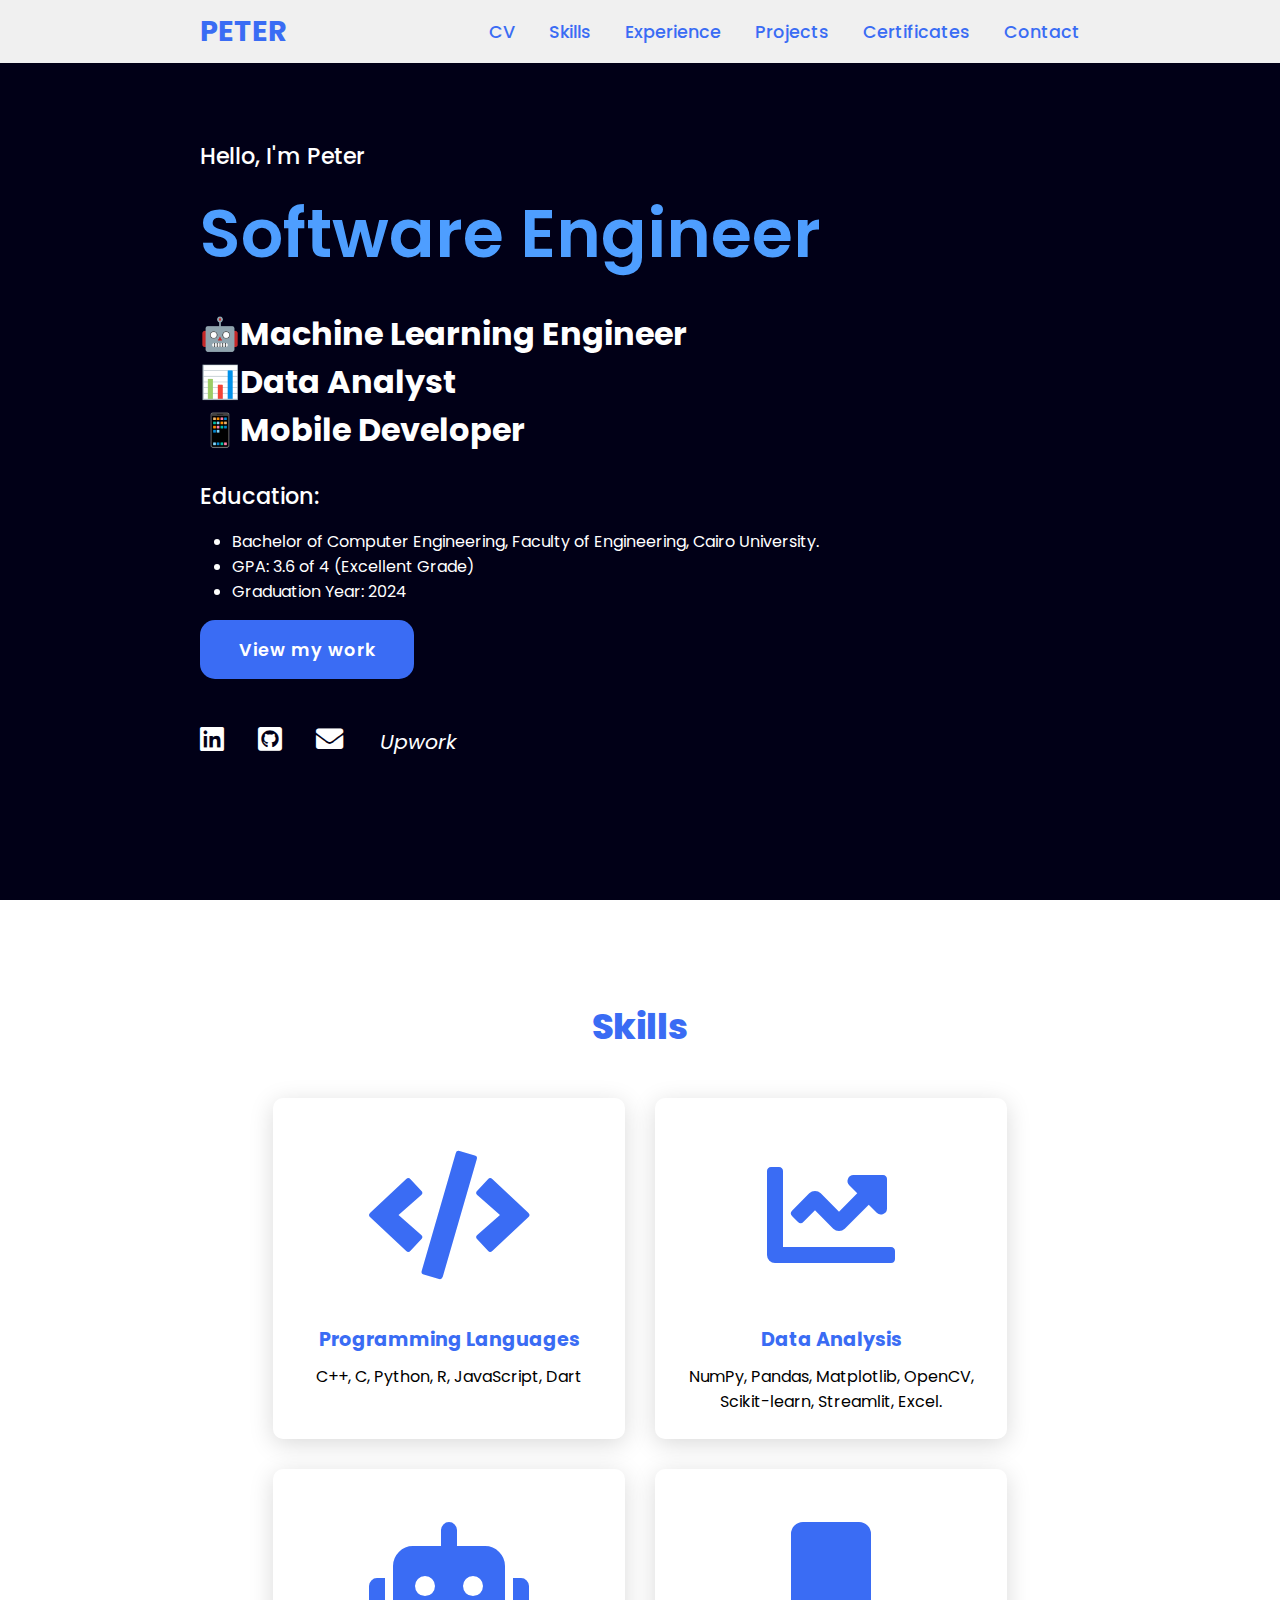
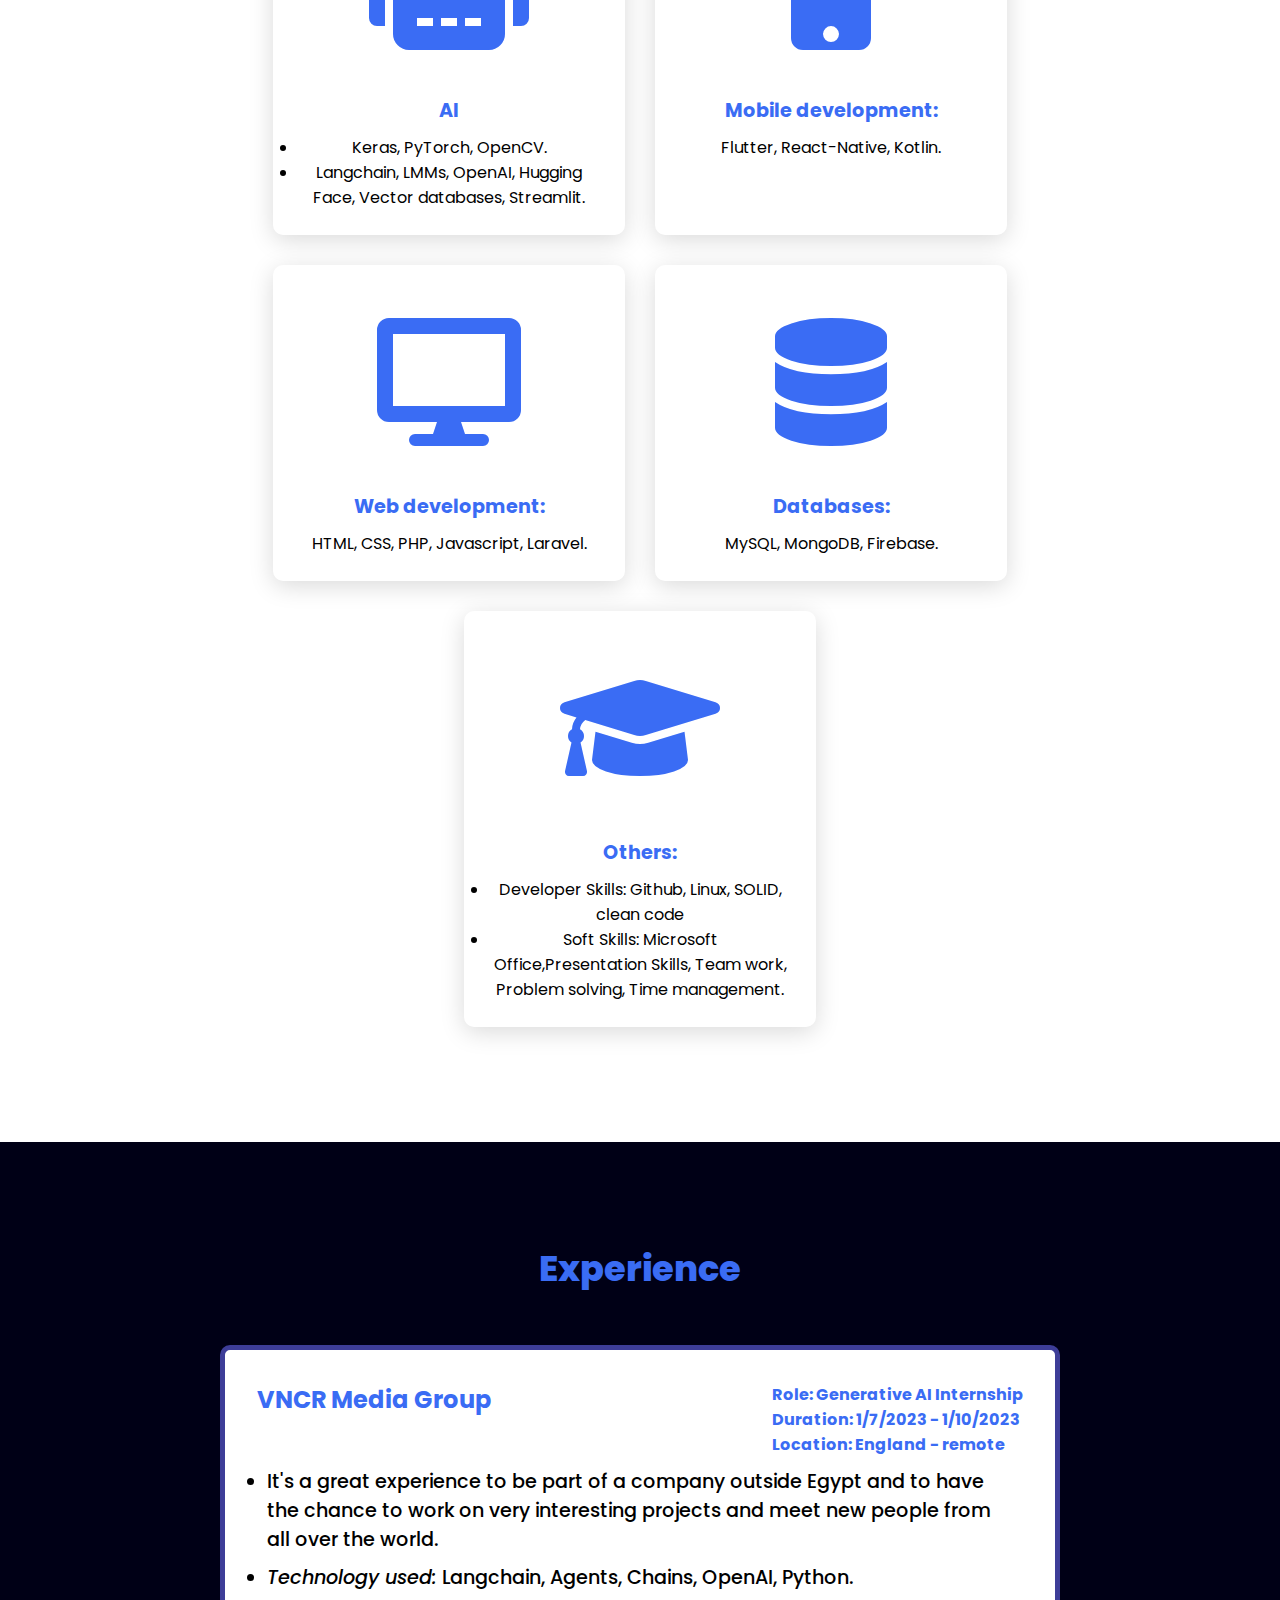
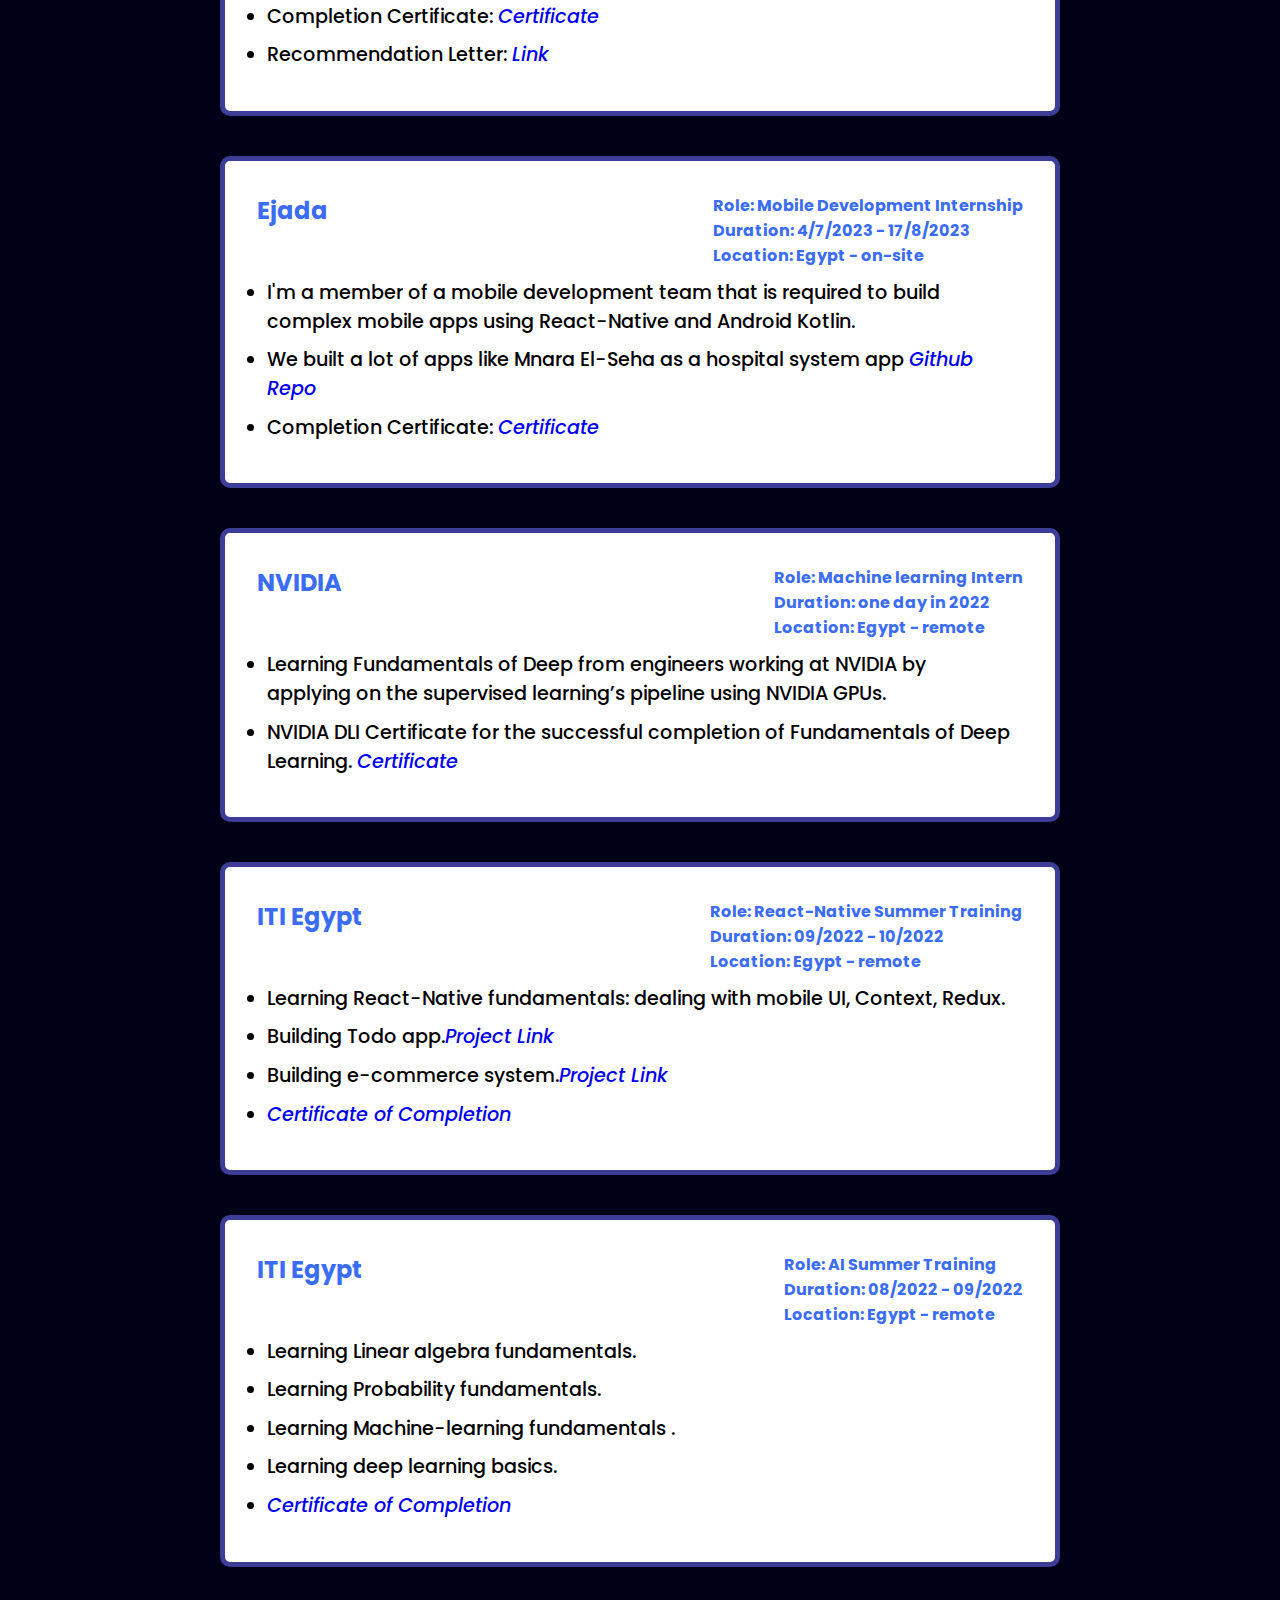
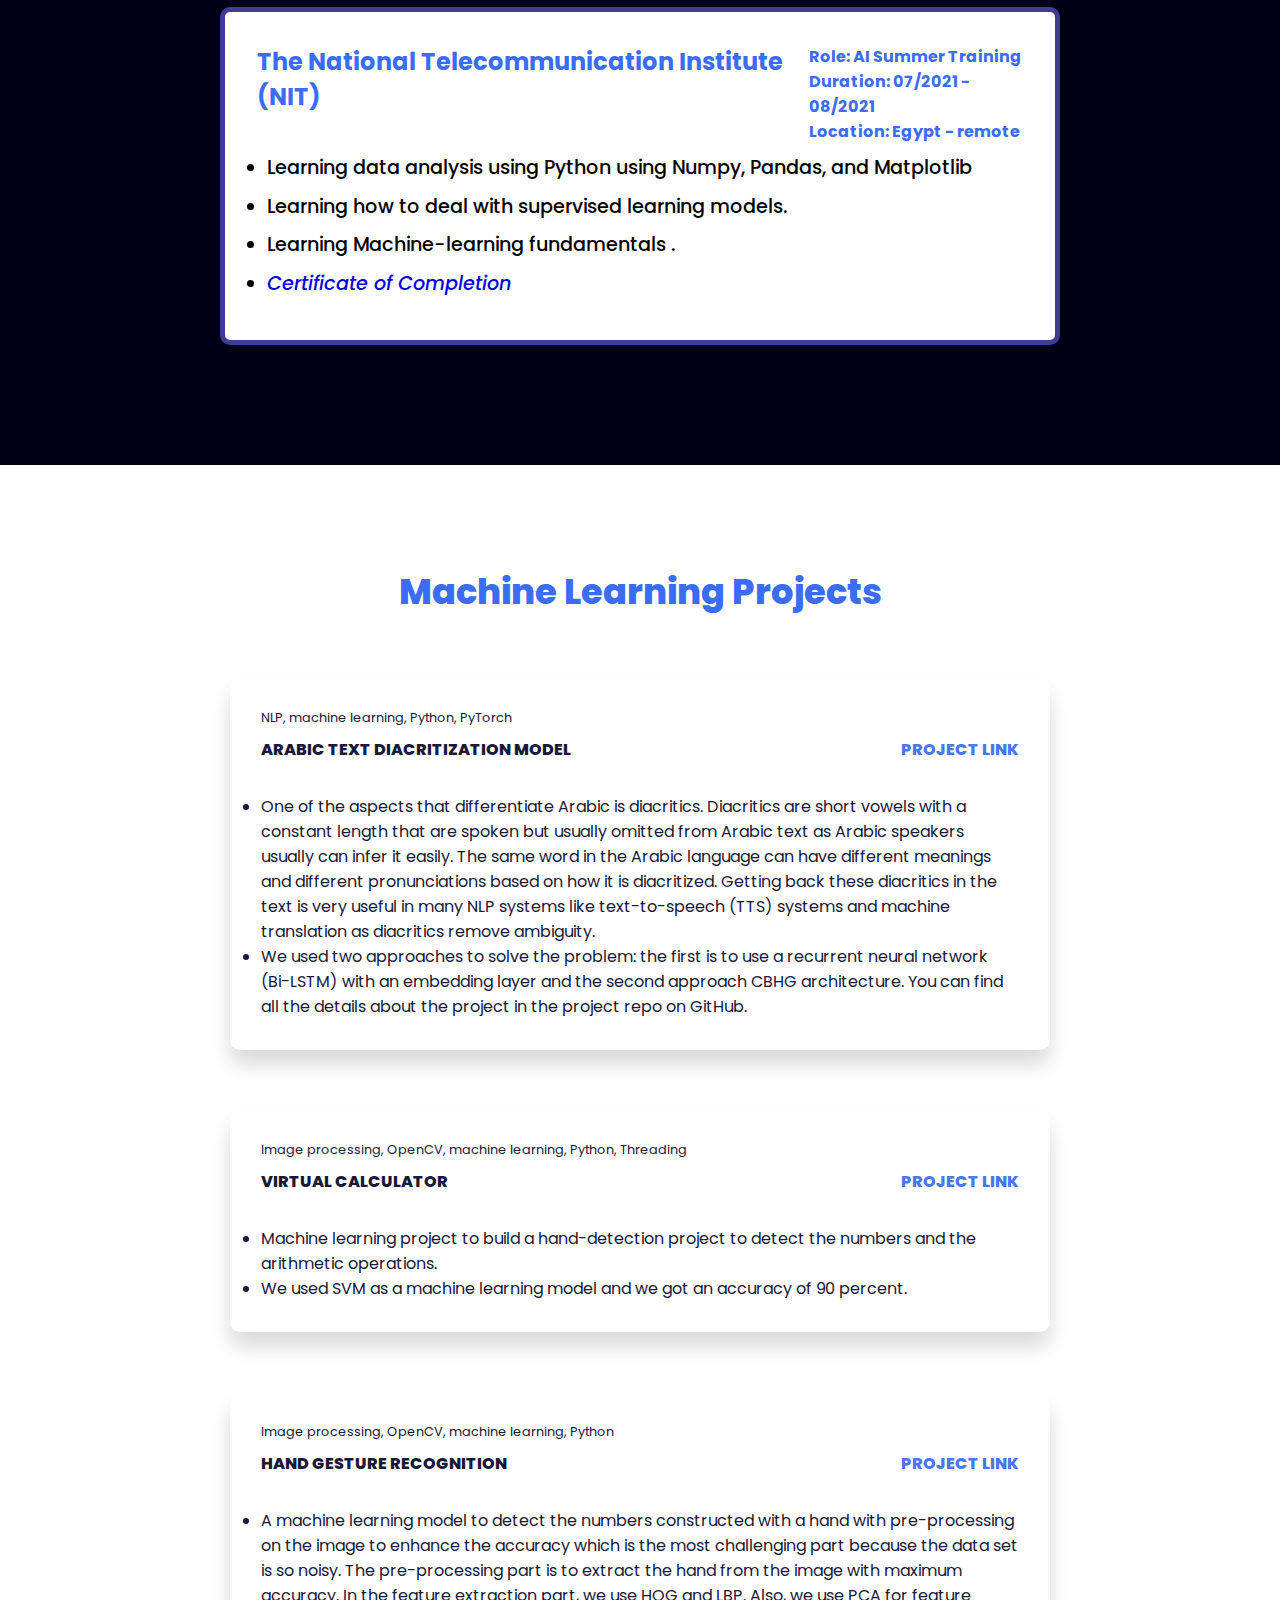
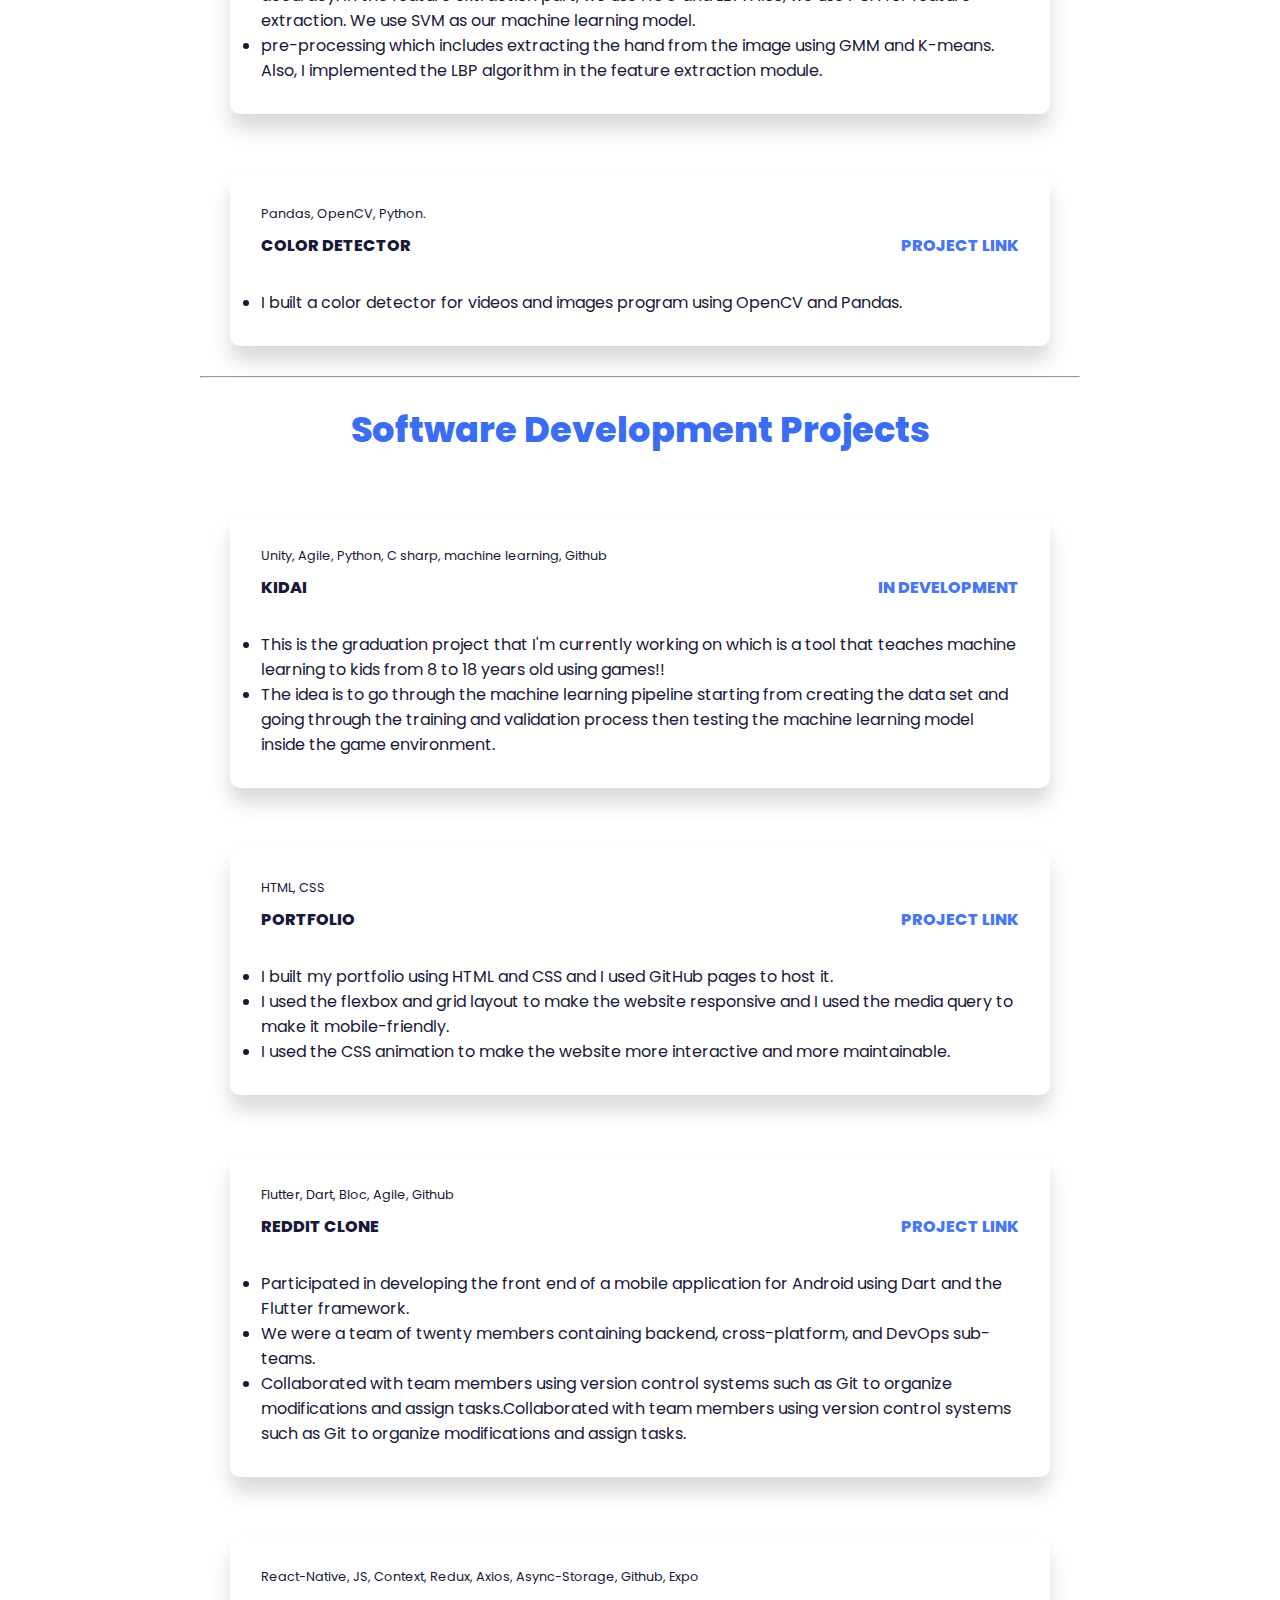
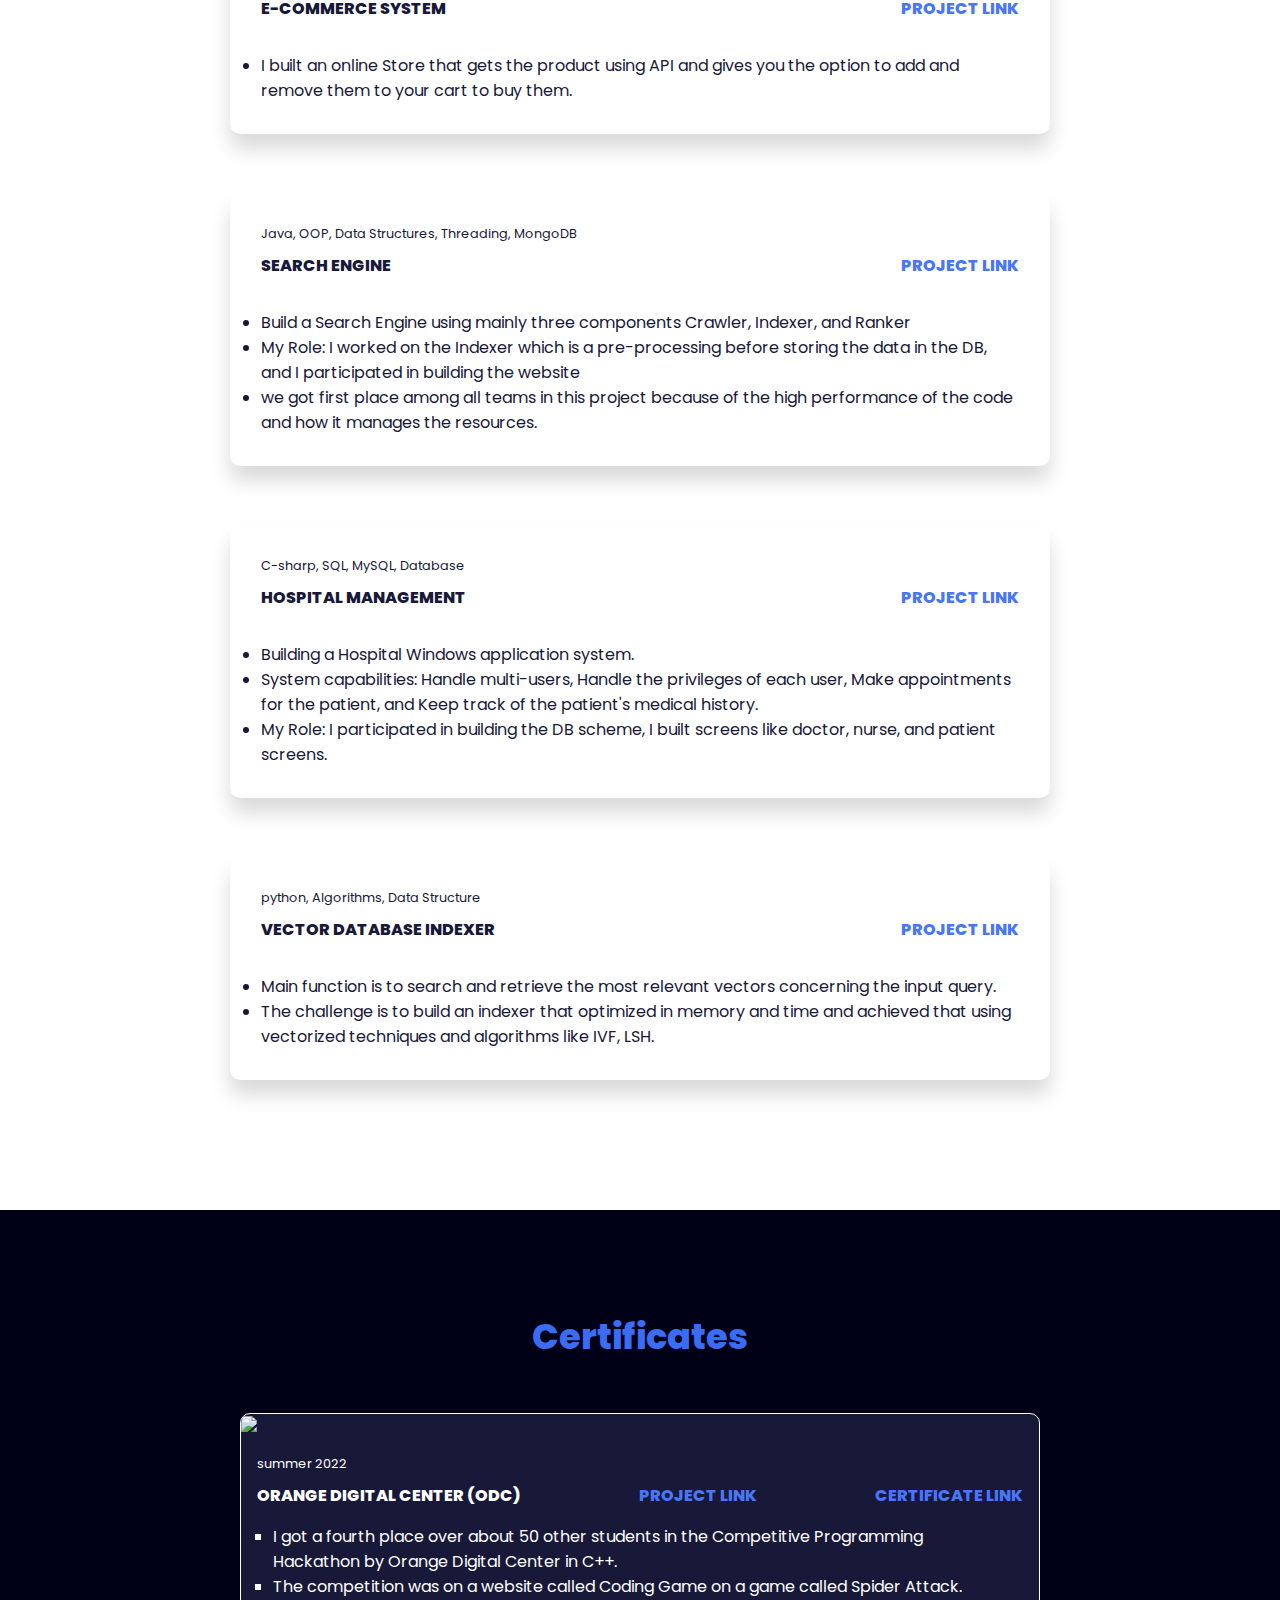
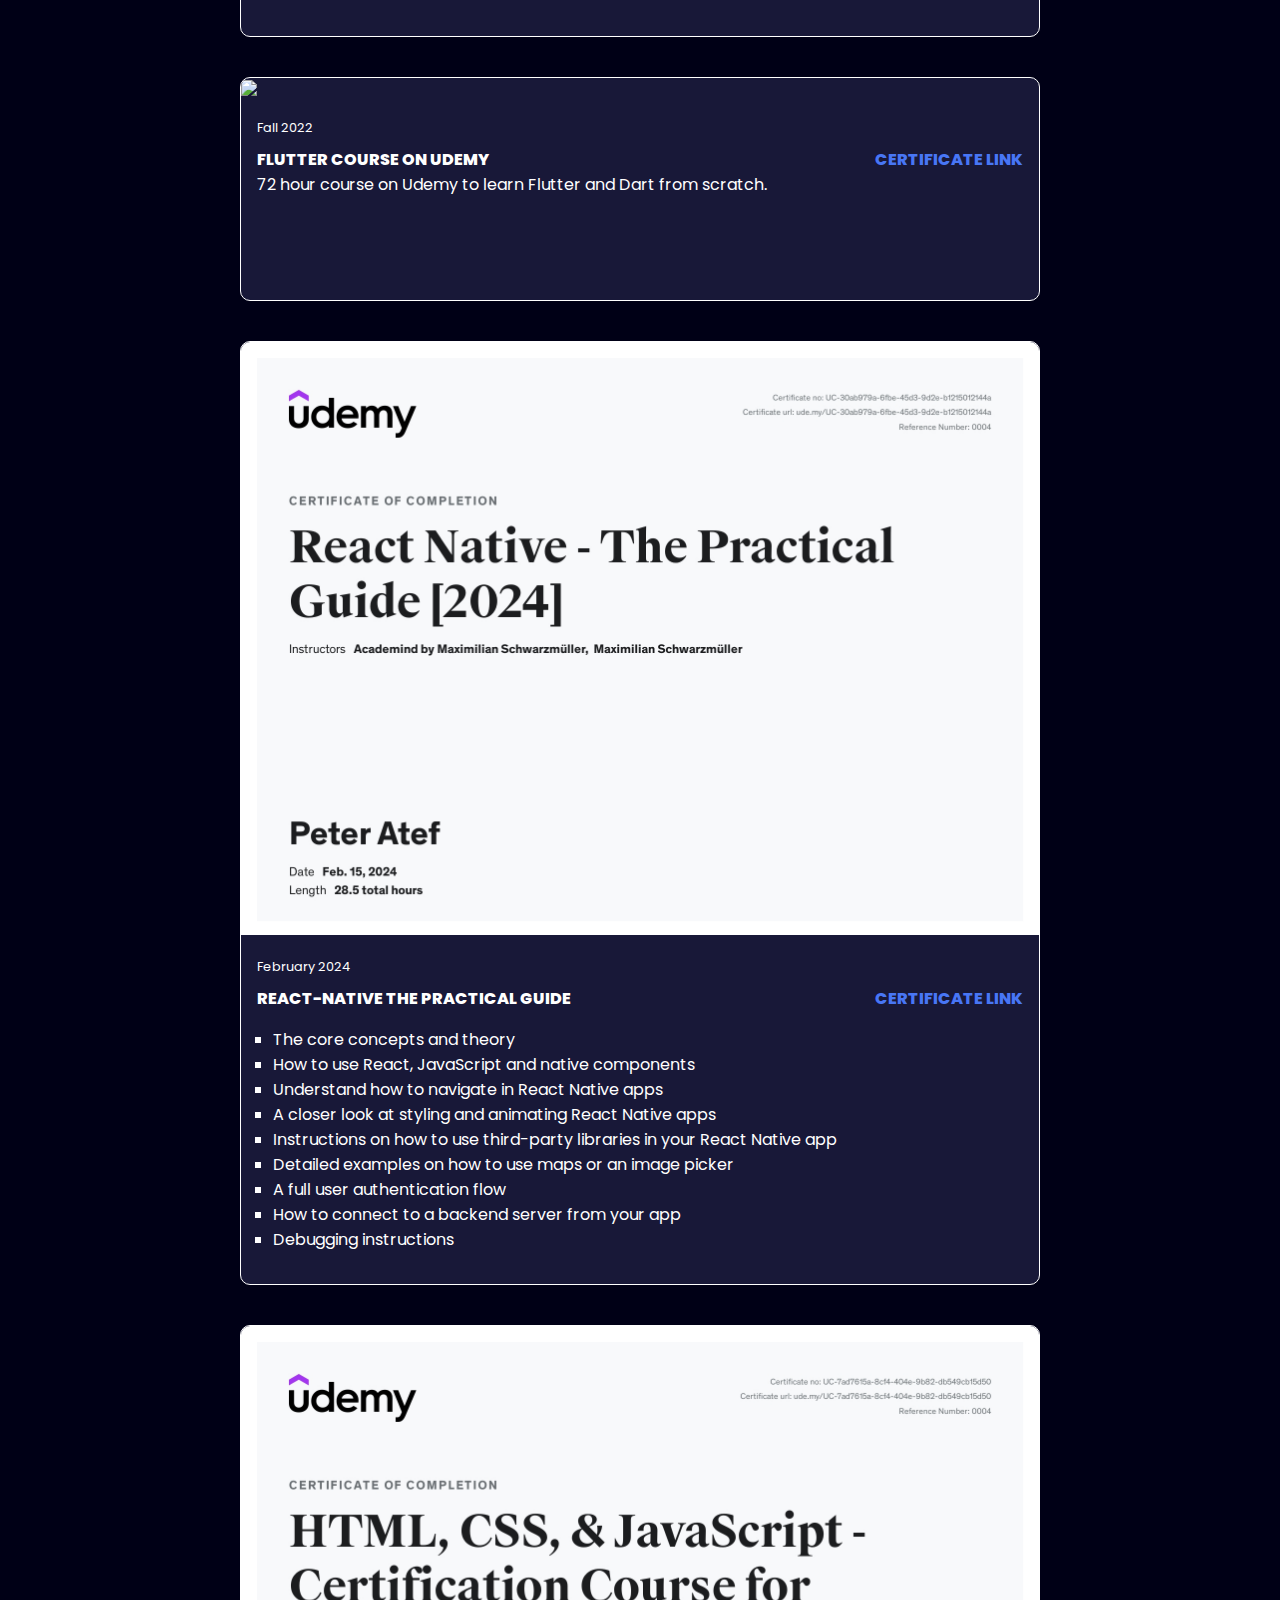
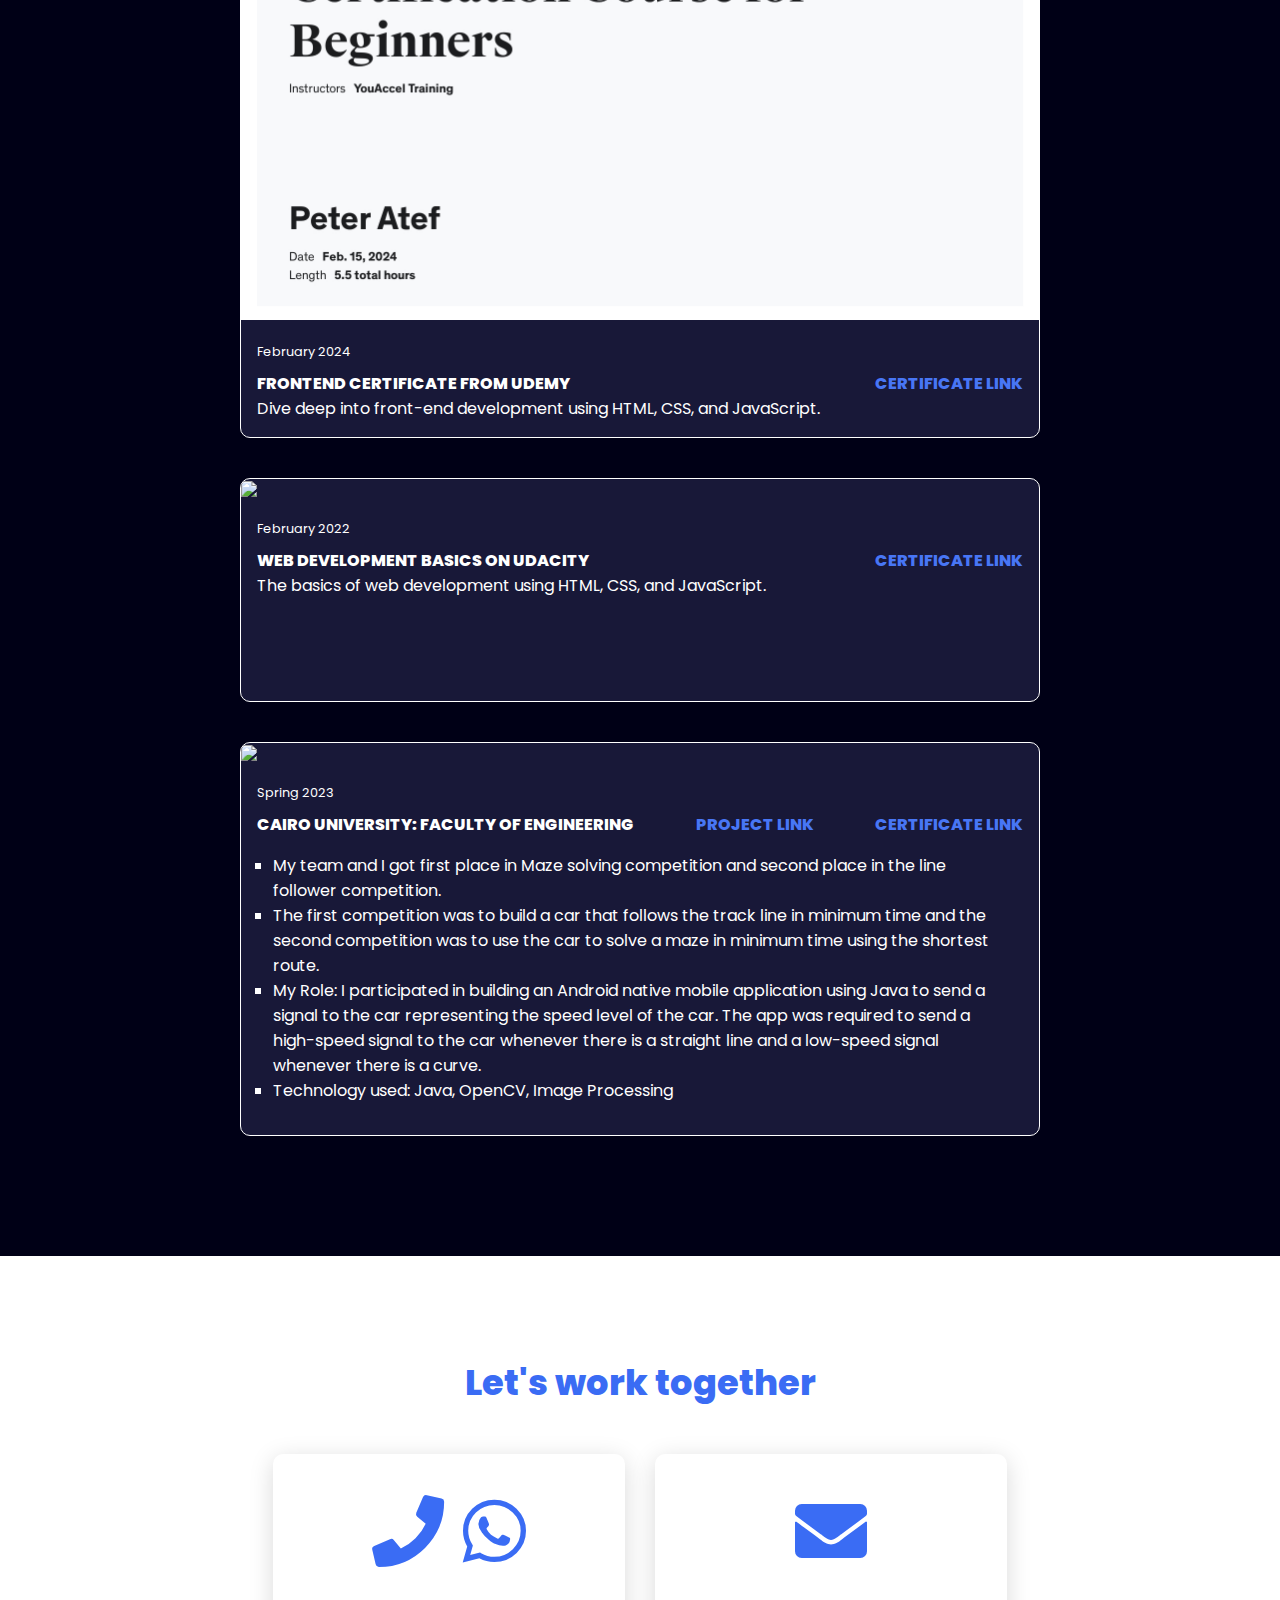
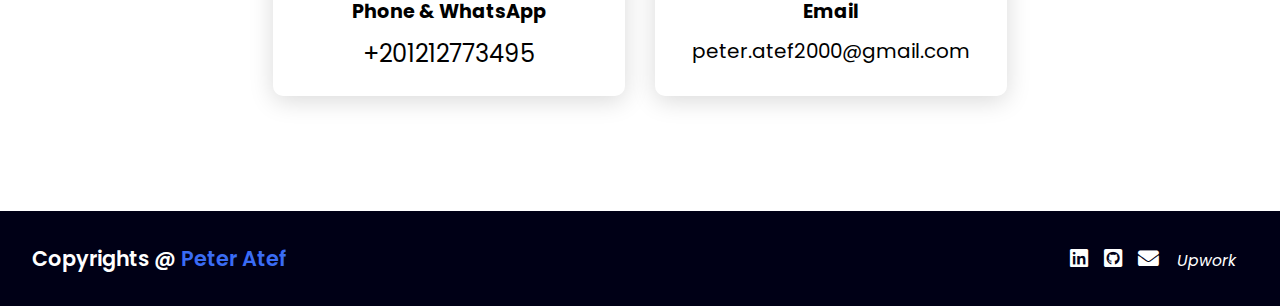
==== index.html @ 49c3aae9 "Comment out web developer role in index.html" ====
<!DOCTYPE html>
<html lang="en">
  <head>
    <meta charset="UTF-8" />
    <meta http-equiv="X-UA-Compatible" content="IE=edge" />
    <meta name="viewport" content="width=device-width, initial-scale=1.0" />
    <link
      rel="stylesheet"
      href="https://cdnjs.cloudflare.com/ajax/libs/font-awesome/5.15.4/css/all.min.css"
    />
    <link rel="stylesheet" href="style.css" />
    <title>Peter Atef</title>
    <link rel="icon" type="image/x-icon" href="/images/id.JPG" />
  </head>
  <body>
    <header>
      <a href="#" class="logo">Peter</a>
      <nav class="navigation">
        <a
          href="https://github.com/EngPeterAtef/Peter_Atef/blob/main/Peter_Atef.pdf"
          target="_blank"
          >CV</a
        >
        <a href="#skills">Skills</a>
        <a href="#experience">Experience</a>
        <a href="#projects">Projects</a>
        <a href="#certificate">Certificates</a>
        <a href="#contact">Contact</a>
      </nav>
    </header>
    <!-- main -->
    <section class="main">
      <div>
        <h2>Hello, I'm Peter<br /><span>Software Engineer</span></h2>
        <br />
        <p class="positions">
          🤖Machine Learning Engineer<br />
          📊Data Analyst<br />
          📱Mobile Developer<br />
          <!-- 🌐Web Developer<br /> -->
        </p>
        <br />
        <h2>Education:</h2>
        <ul>
          <li>
            Bachelor of Computer Engineering, Faculty of Engineering, Cairo
            University.
          </li>
          <li>GPA: 3.6 of 4 (Excellent Grade)</li>
          <li>Graduation Year: 2024</li>
        </ul>
        <a href="#projects" class="main-btn">View my work</a>
        <div class="social-icons">
          <a
            href="https://www.linkedin.com/in/peter-atef-b31651231/"
            title="LinekedIn"
            target="_blank"
            ><i class="fab fa-linkedin"></i
          ></a>
          <a
            href="https://github.com/EngPeterAtef"
            title="Github"
            target="_blank"
            ><i class="fab fa-github-square"></i
          ></a>
          <a
            href="mailto:peter.atef2000@gmail.com"
            title="peter.atef2000@gmail.com"
          >
            <i class="fas fa-envelope"></i>
          </a>
          <!-- <a href="https://www.facebook.com" title="Facebook" target="_blank"><i class="fab fa-facebook-square"></i></a> -->
          <a
            href="https://www.upwork.com/freelancers/~019e757d23457e426a?viewMode=1"
            title="upwork"
            target="_blank"
          >
            <!-- <i class="fa-brands fa-upwork"></i> -->
            <i class="upwork">Upwork</i>
          </a>
        </div>
      </div>
    </section>
    <!-- skills -->
    <section class="cards" id="skills">
      <h2 class="title">Skills</h2>
      <div class="content">
        <div class="card">
          <div class="icon">
            <i class="fas fa-code"></i>
          </div>
          <div class="info">
            <h3>Programming Languages</h3>
            <p>C++, C, Python, R, JavaScript, Dart</p>
            <!-- <img src="./images/c++.jpg" alt="C++" class="programming-lang">
            <img src="./images/python.png" alt="Python" class="programming-lang">
            <img src="./images/Javascript.jpg" alt="JavaScript" class="programming-lang">
            <img src="./images/c.jpg" alt="C" class="programming-lang">
            <img src="./images/dart.png" alt="Dart" class="programming-lang"> -->
          </div>
        </div>
        <div class="card">
          <div class="icon">
            <i class="fas fa-chart-line"></i>
          </div>
          <div class="info">
            <h3>Data Analysis</h3>
            <p>
              NumPy, Pandas, Matplotlib, OpenCV, Scikit-learn, Streamlit, Excel.
            </p>
          </div>
        </div>
        <div class="card">
          <div class="icon">
            <i class="fas fa-robot"></i>
          </div>
          <div class="info">
            <h3>AI</h3>
            <ul>
              <li>Keras, PyTorch, OpenCV.</li>
              <li>
                Langchain, LMMs, OpenAI, Hugging Face, Vector databases,
                Streamlit.
              </li>
            </ul>
          </div>
        </div>
        <div class="card">
          <div class="icon">
            <i class="fas fa-mobile"></i>
          </div>
          <div class="info">
            <h3>Mobile development:</h3>
            <p>Flutter, React-Native, Kotlin.</p>
          </div>
        </div>
        <div class="card">
          <div class="icon">
            <i class="fas fa-desktop"></i>
          </div>
          <div class="info">
            <h3>Web development:</h3>
            <p>HTML, CSS, PHP, Javascript, Laravel.</p>
          </div>
        </div>
        <div class="card">
          <div class="icon">
            <i class="fas fa-database"></i>
          </div>
          <div class="info">
            <h3>Databases:</h3>
            <p>MySQL, MongoDB, Firebase.</p>
          </div>
        </div>
        <div class="card">
          <div class="icon">
            <i class="fas fa-graduation-cap"></i>
          </div>
          <div class="info">
            <h3>Others:</h3>
            <ul>
              <li>
                Developer Skills: Github, Linux, SOLID, clean code
              </li>
              <li>
                Soft Skills: Microsoft Office,Presentation Skills, Team work, Problem solving,
                Time management. 
              </li>
            </ul>
          </div>
        </div>
      </div>
    </section>
    <!-- experience -->
    <section class="experience" id="experience">
      <h2 class="title">Experience</h2>
      <div class="content">
        <div class="exp-card">
          <strong class="exp-title">
            <p class="company-name">VNCR Media Group</p>
            <div>
              <p>Role: Generative AI Internship</p>
              <p>Duration: 1/7/2023 - 1/10/2023</p>
              <p>Location: England - remote</p>
            </div>
          </strong>
          <ul class="exp-description">
            <li>
              It's a great experience to be part of a company outside Egypt and
              to have the chance to work on very interesting projects and meet
              new people from all over the world.
            </li>
            <li>
              <em>Technology used:</em> Langchain, Agents, Chains, OpenAI,
              Python.
            </li>
            <li>
              Completion Certificate:
              <em
                ><a
                  href="https://drive.google.com/file/d/1JzYbRRLtQYE7H1fIAT1Q3ZPnLPHVnvv5/view?usp=sharing"
                  target="_blank"
                  >Certificate</a
                ></em
              >
            </li>
            <li>
              Recommendation Letter:
              <em
                ><a
                  href="https://drive.google.com/file/d/172t2AsiPjQrLGifjJ9YtjimCazlBd0wa/view"
                  target="_blank"
                  >Link</a
                ></em
              >
            </li>
          </ul>
        </div>
        <div class="exp-card">
          <strong class="exp-title">
            <p class="company-name">Ejada</p>
            <div>
              <p>Role: Mobile Development Internship</p>
              <p>Duration: 4/7/2023 - 17/8/2023</p>
              <p>Location: Egypt - on-site</p>
            </div>
          </strong>
          <ul class="exp-description">
            <li>
              I'm a member of a mobile development team that is required to
              build complex mobile apps using React-Native and Android Kotlin.
            </li>
            <li>
              We built a lot of apps like Mnara El-Seha as a hospital system app
              <em
                ><a
                  href="https://github.com/EngPeterAtef/mnara-el-seha.git"
                  target="_blank"
                  >Github Repo</a
                ></em
              >
            </li>
            <li>
              Completion Certificate:
              <em
                ><a
                  href="https://github.com/EngPeterAtef/Peter_Atef/blob/main/certificates/ejada_certificate.pdf"
                  target="_blank"
                  >Certificate</a
                ></em
              >
            </li>
          </ul>
        </div>
        <div class="exp-card">
          <strong class="exp-title">
            <p class="company-name">NVIDIA</p>
            <div>
              <p>Role: Machine learning Intern</p>
              <p>Duration: one day in 2022</p>
              <p>Location: Egypt - remote</p>
            </div>
          </strong>
          <ul class="exp-description">
            <li>
              Learning Fundamentals of Deep from engineers working at NVIDIA by
              applying on the supervised learning’s pipeline using NVIDIA GPUs.
            </li>
            <li>
              NVIDIA DLI Certificate for the successful completion of
              Fundamentals of Deep Learning.
              <em
                ><a
                  href="https://courses.nvidia.com/certificates/a2c0d7d1fc4041fdbe6424426fb840a0/"
                  target="_blank"
                  >Certificate</a
                ></em
              >
            </li>
          </ul>
        </div>
        <div class="exp-card">
          <strong class="exp-title">
            <p class="company-name">ITI Egypt</p>
            <div>
              <p>Role: React-Native Summer Training</p>
              <p>Duration: 09/2022 - 10/2022</p>
              <p>Location: Egypt - remote</p>
            </div>
          </strong>
          <ul class="exp-description">
            <li>
              Learning React-Native fundamentals: dealing with mobile UI,
              Context, Redux.
            </li>
            <li>
              Building Todo app.<em
                ><a
                  href="https://github.com/EngPeterAtef/ToDoApp_ReactNative.git"
                  target="_blank"
                  >Project Link</a
                ></em
              >
            </li>
            <li>
              Building e-commerce system.<em
                ><a
                  href="https://github.com/EngPeterAtef/E-commerce_ReactNative.git"
                  target="_blank"
                  >Project Link</a
                ></em
              >
            </li>
            <li>
              <em
                ><a
                  href="https://drive.google.com/file/d/1bd6P1aQnaja9k8xvTLCUbaNHU4gasokt/view?usp=sharing"
                  target="_blank"
                  >Certificate of Completion</a
                ></em
              >
            </li>
          </ul>
        </div>
        <div class="exp-card">
          <strong class="exp-title">
            <p class="company-name">ITI Egypt</p>
            <div>
              <p>Role: AI Summer Training</p>
              <p>Duration: 08/2022 - 09/2022</p>
              <p>Location: Egypt - remote</p>
            </div>
          </strong>
          <ul class="exp-description">
            <li>Learning Linear algebra fundamentals.</li>
            <li>Learning Probability fundamentals.</li>
            <li>Learning Machine-learning fundamentals .</li>
            <li>Learning deep learning basics.</li>
            <li>
              <em
                ><a
                  href="https://drive.google.com/file/d/1Q722IQGyaufse6MrmCOagsqSKTXYz6QV/view"
                  target="_blank"
                  >Certificate of Completion</a
                ></em
              >
            </li>
          </ul>
        </div>
        <div class="exp-card">
          <strong class="exp-title">
            <p class="company-name">
              The National Telecommunication Institute (NIT)
            </p>
            <div>
              <p>Role: AI Summer Training</p>
              <p>Duration: 07/2021 - 08/2021</p>
              <p>Location: Egypt - remote</p>
            </div>
          </strong>
          <ul class="exp-description">
            <li>
              Learning data analysis using Python using Numpy, Pandas, and
              Matplotlib
            </li>
            <li>Learning how to deal with supervised learning models.</li>
            <li>Learning Machine-learning fundamentals .</li>
            <li>
              <em
                ><a
                  href="https://drive.google.com/file/d/1J4trVbHtDHtEZjTtCzV3TxTrBgTiS_Kc/view?usp=sharing"
                  target="_blank"
                  >Certificate of Completion</a
                ></em
              >
            </li>
          </ul>
        </div>
      </div>
    </section>
    <!-- projects -->
    <section class="projects" id="projects">
      <h2 class="title">Machine Learning Projects</h2>
      <div class="content">
        <div class="project-card">
          <div class="project-info">
            <p class="project-category">
              NLP, machine learning, Python, PyTorch
            </p>
            <strong class="project-title">
              <span>Arabic Text Diacritization model</span>
              <a
                href="https://github.com/Senior-Team-2023/Arabic_text_diacritization_Project.git"
                class="more-details"
                target="_blank"
                >Project Link</a
              >
            </strong>
          </div>
          <ul>
            <li>
              One of the aspects that differentiate Arabic is diacritics.
              Diacritics are short vowels with a constant length that are spoken
              but usually omitted from Arabic text as Arabic speakers usually
              can infer it easily. The same word in the Arabic language can have
              different meanings and different pronunciations based on how it is
              diacritized. Getting back these diacritics in the text is very
              useful in many NLP systems like text-to-speech (TTS) systems and
              machine translation as diacritics remove ambiguity.
            </li>
            <li>
              We used two approaches to solve the problem: the first is to use a
              recurrent neural network (Bi-LSTM) with an embedding layer and the
              second approach CBHG architecture. You can find all the details
              about the project in the project repo on GitHub.
            </li>
          </ul>
        </div>
        <div class="project-card">
          <div class="project-info">
            <p class="project-category">
              Image processing, OpenCV, machine learning, Python, Threading
            </p>
            <strong class="project-title">
              <span>Virtual Calculator</span>
              <a
                href="https://github.com/EngPeterAtef/Virtual_Calculator.git"
                class="more-details"
                target="_blank"
                >Project Link</a
              >
            </strong>
          </div>
          <ul>
            <li>
              Machine learning project to build a hand-detection project to
              detect the numbers and the arithmetic operations.
            </li>
            <li>
              We used SVM as a machine learning model and we got an accuracy of
              90 percent.
            </li>
          </ul>
        </div>
        <div class="project-card">
          <div class="project-info">
            <p class="project-category">
              Image processing, OpenCV, machine learning, Python
            </p>
            <strong class="project-title">
              <span>Hand Gesture Recognition</span>
              <a
                href="https://github.com/bemoierian/Hand-Gesture-Recognition.git"
                class="more-details"
                target="_blank"
                >Project Link</a
              >
            </strong>
          </div>
          <ul>
            <li>
              A machine learning model to detect the numbers constructed with a
              hand with pre-processing on the image to enhance the accuracy
              which is the most challenging part because the data set is so
              noisy. The pre-processing part is to extract the hand from the
              image with maximum accuracy. In the feature extraction part, we
              use HOG and LBP. Also, we use PCA for feature extraction. We use
              SVM as our machine learning model.
            </li>
            <li>
              pre-processing which includes extracting the hand from the image
              using GMM and K-means. Also, I implemented the LBP algorithm in
              the feature extraction module.
            </li>
          </ul>
        </div>
        <div class="project-card">
          <div class="project-info">
            <p class="project-category">Pandas, OpenCV, Python.</p>
            <strong class="project-title">
              <span>Color detector</span>
              <a
                href="https://github.com/EngPeterAtef/ColorDetector.git"
                class="more-details"
                target="_blank"
                >Project Link</a
              >
            </strong>
          </div>
          <ul>
            <li>
              I built a color detector for videos and images program using
              OpenCV and Pandas.
            </li>
          </ul>
        </div>
      </div>

      <hr class="hr" />
      <br />
      <h2 class="title">Software Development Projects</h2>
      <div class="content">
        <div class="project-card">
          <div class="project-info">
            <p class="project-category">
              Unity, Agile, Python, C sharp, machine learning, Github
            </p>
            <strong class="project-title">
              <span>KidAI</span>
              <a href="#" class="more-details" target="_blank"
                >In development</a
              >
            </strong>
          </div>
          <ul>
            <li>
              This is the graduation project that I'm currently working on which
              is a tool that teaches machine learning to kids from 8 to 18 years
              old using games!!
            </li>
            <li>
              The idea is to go through the machine learning pipeline starting
              from creating the data set and going through the training and
              validation process then testing the machine learning model inside
              the game environment.
            </li>
          </ul>
        </div>
        <div class="project-card">
          <div class="project-info">
            <p class="project-category">HTML, CSS</p>
            <strong class="project-title">
              <span>Portfolio</span>
              <a
                href="https://github.com/EngPeterAtef/engpeteratef.github.io"
                class="more-details"
                target="_blank"
                >Project Link</a
              >
            </strong>
          </div>
          <ul>
            <li>
              I built my portfolio using HTML and CSS and I used GitHub pages to
              host it.
            </li>
            <li>
              I used the flexbox and grid layout to make the website responsive
              and I used the media query to make it mobile-friendly.
            </li>
            <li>
              I used the CSS animation to make the website more interactive and
              more maintainable.
            </li>
          </ul>
        </div>
        <div class="project-card">
          <div class="project-info">
            <p class="project-category">Flutter, Dart, Bloc, Agile, Github</p>
            <strong class="project-title">
              <span>Reddit Clone</span>
              <a
                href="https://github.com/RedditxClone/Cross-Platform.git"
                class="more-details"
                target="_blank"
                >Project Link</a
              >
            </strong>
          </div>
          <ul>
            <li>
              Participated in developing the front end of a mobile application
              for Android using Dart and the Flutter framework.
            </li>
            <li>
              We were a team of twenty members containing backend,
              cross-platform, and DevOps sub-teams.
            </li>
            <li>
              Collaborated with team members using version control systems such
              as Git to organize modifications and assign tasks.Collaborated
              with team members using version control systems such as Git to
              organize modifications and assign tasks.
            </li>
          </ul>
        </div>
        <div class="project-card">
          <div class="project-info">
            <p class="project-category">
              React-Native, JS, Context, Redux, Axios, Async-Storage, Github,
              Expo
            </p>
            <strong class="project-title">
              <span>E-Commerce System</span>
              <a
                href="https://github.com/EngPeterAtef/OnlineStore_ReactNative.git"
                class="more-details"
                target="_blank"
                >Project Link</a
              >
            </strong>
          </div>
          <ul>
            <li>
              I built an online Store that gets the product using API and gives
              you the option to add and remove them to your cart to buy them.
            </li>
          </ul>
        </div>
        <div class="project-card">
          <div class="project-info">
            <p class="project-category">
              Java, OOP, Data Structures, Threading, MongoDB
            </p>
            <strong class="project-title">
              <span>Search Engine</span>
              <a
                href="https://github.com/EngPeterAtef/SearchEngine.git"
                class="more-details"
                target="_blank"
                >Project Link</a
              >
            </strong>
          </div>
          <ul>
            <li>
              Build a Search Engine using mainly three components Crawler,
              Indexer, and Ranker
            </li>
            <li>
              My Role: I worked on the Indexer which is a pre-processing before
              storing the data in the DB, and I participated in building the
              website
            </li>
            <li>
              we got first place among all teams in this project because of the
              high performance of the code and how it manages the resources.
            </li>
          </ul>
        </div>
        <div class="project-card">
          <div class="project-info">
            <p class="project-category">C-sharp, SQL, MySQL, Database</p>
            <strong class="project-title">
              <span>Hospital management</span>
              <a
                href="https://github.com/EngPeterAtef/Hospital.git"
                class="more-details"
                target="_blank"
                >Project Link</a
              >
            </strong>
          </div>
          <ul>
            <li>Building a Hospital Windows application system.</li>
            <li>
              System capabilities: Handle multi-users, Handle the privileges of
              each user, Make appointments for the patient, and Keep track of
              the patient's medical history.
            </li>
            <li>
              My Role: I participated in building the DB scheme, I built screens
              like doctor, nurse, and patient screens.
            </li>
          </ul>
        </div>
        <div class="project-card">
          <div class="project-info">
            <p class="project-category">python, Algorithms, Data Structure</p>
            <strong class="project-title">
              <span>Vector Database Indexer</span>
              <a
                href="https://github.com/Senior-Team-2023/vector-database-index"
                class="more-details"
                target="_blank"
                >Project Link</a
              >
            </strong>
          </div>
          <ul>
            <li>
              Main function is to search and retrieve the most relevant vectors
              concerning the input query.
            </li>
            <li>
              The challenge is to build an indexer that optimized in memory and
              time and achieved that using vectorized techniques and algorithms
              like IVF, LSH.
            </li>
          </ul>
        </div>
      </div>
    </section>
    <!-- certificate -->
    <section class="certificate" id="certificate">
      <a
        href="https://github.com/EngPeterAtef/Peter_Atef/tree/main/certificates"
        target="_blank"
        class="more-details"
        title="Click to view all certificates"
        ><h2 class="title">Certificates</h2></a
      >
      <div class="content">
        <div class="certificate-card">
          <div class="certificate-image">
            <img src="./images/odc.png" />
          </div>
          <div class="certificate-info">
            <p class="certificate-category">summer 2022</p>
            <strong class="certificate-title">
              <span>Orange Digital Center (ODC)</span>
              <a
                href="https://github.com/EngPeterAtef/Spider-Attack-coding-game.git"
                target="_blank"
                class="more-details"
                >Project Link</a
              >
              <a
                href="https://drive.google.com/file/d/11QQKanTKPr-FPPpjkAnmuAjnSrvgbKn8/view?usp=sharing"
                target="_blank"
                class="more-details"
                >Certificate Link</a
              >
            </strong>
            <ul>
              <li>
                I got a fourth place over about 50 other students in the
                Competitive Programming Hackathon by Orange Digital Center in
                C++.
              </li>
              <li>
                The competition was on a website called Coding Game on a game
                called Spider Attack.
              </li>
            </ul>
          </div>
        </div>
        <div class="certificate-card">
          <div class="certificate-image">
            <img src="./images/flutter_udemy.jpg" />
          </div>
          <div class="certificate-info">
            <p class="certificate-category">Fall 2022</p>
            <strong class="certificate-title">
              <span>Flutter Course on Udemy</span>
              <a
                href="https://drive.google.com/file/d/1a-urUK7HvG-4fgoXvi0tUzDmRtlI5UsV/view?usp=sharing"
                class="more-details"
                >Certificate Link</a
              >
            </strong>
            72 hour course on Udemy to learn Flutter and Dart from scratch.
          </div>
        </div>
        <div class="certificate-card">
          <div class="certificate-image">
            <img src="./images/react_native_practical_guide_24.jpg" />
          </div>
          <div class="certificate-info">
            <p class="certificate-category">February 2024</p>
            <strong class="certificate-title">
              <span>React-Native the practical guide</span>
              <a
                href="https://drive.google.com/file/d/1X9WsjB_XGXeohgbV_AkEW5cy5vdhTCYi/view?usp=sharing"
                class="more-details"
                >Certificate Link</a
              >
            </strong>
            <ul>
              <li>The core concepts and theory</li>
              <li>How to use React, JavaScript and native components</li>
              <li>Understand how to navigate in React Native apps</li>
              <li>A closer look at styling and animating React Native apps</li>
              <li>
                Instructions on how to use third-party libraries in your React
                Native app
              </li>
              <li>Detailed examples on how to use maps or an image picker</li>
              <li>A full user authentication flow</li>
              <li>How to connect to a backend server from your app</li>
              <li>Debugging instructions</li>
            </ul>
          </div>
        </div>
        <div class="certificate-card">
          <div class="certificate-image">
            <img src="./images/html_css_js.jpg" />
          </div>
          <div class="certificate-info">
            <p class="certificate-category">February 2024</p>
            <strong class="certificate-title">
              <span>FrontEnd Certificate from Udemy</span>
              <a
                href="https://drive.google.com/file/d/1pmDKd2KKrGYh0c7428OuOyiFLkUX4DqR/view?usp=sharing"
                class="more-details"
                >Certificate Link</a
              >
            </strong>
            Dive deep into front-end development using HTML, CSS, and
            JavaScript.
          </div>
        </div>
        <div class="certificate-card">
          <div class="certificate-image">
            <img src="./images/web.png" />
          </div>
          <div class="certificate-info">
            <p class="certificate-category">February 2022</p>
            <strong class="certificate-title">
              <span>Web development basics on Udacity</span>
              <a
                href="https://drive.google.com/file/d/1BrvTiwTr-GvSYLNNlaZmJjvVTG6IZamQ/view?usp=share_link"
                class="more-details"
                >Certificate Link</a
              >
            </strong>
            The basics of web development using HTML, CSS, and JavaScript.
          </div>
        </div>
        <div class="certificate-card">
          <div class="certificate-image">
            <img src="./images/embedded.png" />
          </div>
          <div class="certificate-info">
            <p class="certificate-category">Spring 2023</p>
            <strong class="certificate-title">
              <span>Cairo University: Faculty of Engineering</span>
              <a
                href="https://github.com/Ahmed-H300/Carcotech.git"
                class="more-details"
                >Project Link</a
              >
              <a
                href="https://drive.google.com/file/d/1Z6LuEUck0J2C5h---Z1ElFGGv_jrJztf/view?usp=sharing"
                class="more-details"
                >Certificate Link</a
              >
            </strong>
            <ul>
              <li>
                My team and I got first place in Maze solving competition and
                second place in the line follower competition.
              </li>
              <li>
                The first competition was to build a car that follows the track
                line in minimum time and the second competition was to use the
                car to solve a maze in minimum time using the shortest route.
              </li>
              <li>
                My Role: I participated in building an Android native mobile
                application using Java to send a signal to the car representing
                the speed level of the car. The app was required to send a
                high-speed signal to the car whenever there is a straight line
                and a low-speed signal whenever there is a curve.
              </li>
              <li>Technology used: Java, OpenCV, Image Processing</li>
            </ul>
          </div>
        </div>
      </div>
    </section>
    <!-- contact -->
    <section class="cards contact" id="contact">
      <h2 class="title">Let's work together</h2>
      <div class="content">
        <div class="card">
          <div class="icon">
            <i class="fas fa-phone"></i>
            <i class="fab fa-whatsapp"></i>
          </div>
          <div class="info">
            <h3>Phone & WhatsApp</h3>
            <p>+201212773495</p>
          </div>
        </div>
        <div class="card">
          <div class="icon">
            <i class="fas fa-envelope"></i>
          </div>
          <div class="info">
            <h3>Email</h3>
            <p style="font-size: 1.25em">peter.atef2000@gmail.com</p>
          </div>
        </div>
      </div>
    </section>
    <!-- footer -->
    <footer class="footer">
      <p class="footer-title">Copyrights @ <span>Peter Atef</span></p>
      <div class="social-icons">
        <a
          href="https://www.linkedin.com/in/peter-atef-b31651231/"
          title="LinekedIn"
          target="_blank"
          ><i class="fab fa-linkedin"></i
        ></a>
        <!-- <a href="https://www.facebook.com" title="Facebook" target="_blank"><i class="fab fa-facebook-square"></i></a> -->
        <a href="https://github.com/EngPeterAtef" title="Github" target="_blank"
          ><i class="fab fa-github-square"></i
        ></a>
        <a
          href="mailto:peter.atef2000@gmail.com"
          title="peter.atef2000@gmail.com"
        >
          <i class="fas fa-envelope"></i>
        </a>
        <a
          href="https://www.upwork.com/freelancers/~019e757d23457e426a?viewMode=1"
          title="upwork"
          target="_blank"
        >
          <i class="upwork">Upwork</i>
        </a>
      </div>
    </footer>
  </body>
</html>
---- style.css ----
@import url("https://fonts.googleapis.com/css2?family=Poppins:ital,wght@0,100;0,200;0,300;0,400;0,500;0,600;0,700;0,800;0,900;1,100;1,200;1,300;1,400;1,500;1,600;1,700;1,800;1,900&display=swap");

* {
  font-family: "Poppins", sans-serif;
  margin: 0;
  padding: 0;
  box-sizing: border-box;
  scroll-behavior: smooth;
}

header {
  background-color: #f0f0f0;
  width: 100%;
  position: fixed;
  z-index: 999;
  display: flex;
  justify-content: space-between;
  align-items: center;
  padding: 10px 200px;
}

.logo {
  text-decoration: none;
  color: #3a6cf4;
  text-transform: uppercase;
  font-weight: 700;
  font-size: 1.8em;
}

.navigation a {
  color: #3a6cf4;
  text-decoration: none;
  font-size: 1.1em;
  font-weight: 500;
  padding-left: 30px;
}

.navigation a:hover {
  color: #601cfc;
}

section {
  padding: 100px 200px;
}

.main {
  width: 100%;
  min-height: 100vh;
  display: flex;
  align-items: center;
  background: url(images/back4.png) no-repeat;
  background-size: cover;
  background-position: center;
  background-attachment: fixed;
  background-color: #010017;
}

.main h2 {
  color: #fff;
  font-size: 1.4em;
  font-weight: 500;
}

.main h2 span {
  display: inline-block;
  margin-top: 10px;
  color: #4e9eff;
  font-size: 3em;
  font-weight: 600;
}

.main h3 {
  color: #fff;
  font-size: 2em;
  font-weight: 700;
  letter-spacing: 1px;
  margin-top: 10px;
  margin-bottom: 30px;
}
.main ul {
  color: #fff;
  font-size: 1em;
  margin: 1em 1em 1em 2em;
}
.main-btn {
  color: #fff;
  background-color: #3a6cf4;
  text-decoration: none;
  font-size: 1.1em;
  font-weight: 600;
  display: inline-block;
  padding: 0.9375em 2.1875em;
  letter-spacing: 1px;
  border-radius: 15px;
  margin-bottom: 40px;
  transition: 0.7s ease;
}

.main-btn:hover {
  background-color: #0a49f6;
  transform: scale(1.1);
}
.social-icons a {
  color: #fff;
  font-size: 1.7em;
  padding-right: 30px;
}
.upwork {
  font-size: 0.75em;
}
a {
  text-decoration: none;
}

.title {
  display: flex;
  justify-content: center;
  color: #3a6cf4;
  font-size: 2.2em;
  font-weight: 800;
  margin-bottom: 30px;
}

.content {
  display: flex;
  justify-content: center;
  flex-direction: row;
  flex-wrap: wrap;
  width: 100%;
}

.projects-content {
  overflow: auto;
  white-space: nowrap;
  display: flex;
  justify-content: center;
  flex-direction: row;
  flex-wrap: wrap;
}
.card {
  background-color: #fff;
  width: 22em;
  box-shadow: 0 5px 25px rgba(1 1 1 / 15%);
  border-radius: 10px;
  padding: 25px;
  margin: 15px;
  transition: 0.7s ease;
}

.card:hover {
  transform: scale(1.1);
}

.card .icon {
  color: #3a6cf4;
  font-size: 8em;
  text-align: center;
}

.info {
  text-align: center;
}

.info h3 {
  color: #3a6cf4;
  font-size: 1.2em;
  font-weight: 700;
  margin: 10px;
}

.certificate {
  background-color: #000016;
}
.experience {
  background-color: #000016;
}

.certificate .content {
  margin-top: 30px;
}
/* .experience .content{
    margin: 30px;
} */

.project-card {
  background-color: #fff;
  /* border: 3px solid #181838; */
  /* min-height: 14em; */
  width: 100%;
  overflow: hidden;
  border-radius: 10px;
  margin: 20px;
  transition: 0.7s ease;
  color: #181838;
  box-shadow: 0 15px 20px rgba(1 1 1 / 15%);
  border-radius: 10px;
  padding: 15px;
  margin: 30px;
  transition: 0.7s ease;
}
.certificate-card {
  background-color: #181838;
  border: 1px solid #fff;
  min-height: 14em;
  width: 50em;
  overflow: hidden;
  border-radius: 10px;
  margin: 20px;
  transition: 0.7s ease;
  color: #fff;
  display: inline-block;
}
.certificate-card ul {
  list-style: square;
  padding: 1em;
}
.project-card ul {
  padding: 1em;
}
.exp-card {
  background-color: #fff;
  border: 5px solid #3d3d98;
  /* min-height: 14em; */
  width: 100%;
  overflow: hidden;
  border-radius: 10px;
  margin: 20px;
  transition: 0.7s ease;
  padding: 2em;
}

.project-card:hover {
  transform: scale(1.1);
}
.certificate-card:hover {
  transform: scale(1.1);
}
.exp-card:hover {
  transform: scale(1.1);
}

.project-info {
  padding: 1em;
}

.project-category {
  font-size: 0.8em;
  color: #181838;
}

.project-title {
  display: flex;
  justify-content: space-between;
  text-transform: uppercase;
  font-weight: 800;
  margin-top: 10px;
  color: #181838;
}
.certificate-card:hover .certificate-image {
  opacity: 0.9;
}

.certificate-image img {
  width: 100%;
}

.certificate-info {
  padding: 1em;
}

.certificate-category {
  font-size: 0.8em;
  color: #fff;
}

.certificate-title {
  display: flex;
  justify-content: space-between;
  text-transform: uppercase;
  font-weight: 800;
  margin-top: 10px;
}

.more-details {
  text-decoration: none;
  color: #4876f5;
}
.exp-title {
  color: #3a6cf4;
  display: flex;
  justify-content: space-between;
}
.exp-title div {
  display: flex;
  align-items: start;
  flex-direction: column;
}

.company-name {
  font-size: 1.5em;
  font-weight: 700;
  color: #3a6cf4;
}
.exp-description {
  font-size: 1.2em;
  font-weight: 500;
  color: #000;
}
.exp-description li {
  margin: 0.5em;
}
.more-details:hover {
  color: #601cfc;
}

.contact .icon {
  font-size: 4.5em;
}

.contact .info h3 {
  color: #000;
}

.contact .info p {
  font-size: 1.5em;
}

.footer {
  background-color: #000016;
  color: #fff;
  padding: 2em;
  display: flex;
  justify-content: space-between;
}

.footer-title {
  font-size: 1.3em;
  font-weight: 600;
}

.footer-title span {
  color: #3a6cf4;
}

.footer .social-icons a {
  font-size: 1.3em;
  padding: 0 12px 0 0;
}
.positions {
  font-weight: bold;
  font-size: 2em;
  color: #fff;
}
@media (max-width: 1023px) {
  header {
    padding: 12px 20px;
  }

  .navigation a {
    padding-left: 10px;
  }

  .title {
    font-size: 1.8em;
  }

  section {
    padding: 80px 20px;
    width: 100%;
  }

  .main-content h2 {
    font-size: 1em;
  }

  .main-content h3 {
    font-size: 1.6em;
  }

  .content {
    align-items: center;
  }
}
@media (max-width: 900px) {
  body {
    font-size: 0.95em;
  }
}
@media (max-width: 700px) {
  body {
    font-size: 0.75em;
  }
  .main {
    background: url(images/back4.png) no-repeat;
    background-size: contain;
    background-position: center;
    background-attachment: fixed;
    background-color: #010017;
  }
  .main-content h2 {
    font-size: 0.8em;
  }

  .main-content h3 {
    font-size: 1.4em;
  }
  .navigation a {
    padding-left: 5px;
  }
}
@media (max-width: 628px) {
  body {
    font-size: 0.7em;
  }
}
@media (max-width: 592px) {
  body {
    font-size: 0.69em;
  }
}
@media (max-width: 550px) {
  body {
    font-size: 0.65em;
  }
  /* .positions {
    font-size: 1.25em;
  }
  .main {
    font-size: 2em;
  } */
  .content {
    align-items: center;
    justify-content: center;
  }
  footer {
    display: flex;
    flex-direction: column;
    align-items: center;
  }
}

@media (max-width: 300px) {
  .main {
    background: none;
    background-color: #010017;
  }
  .navigation a {
    padding-left: 2px;
  }
}
.programming-lang {
  width: 6em;
  height: 4em;
}
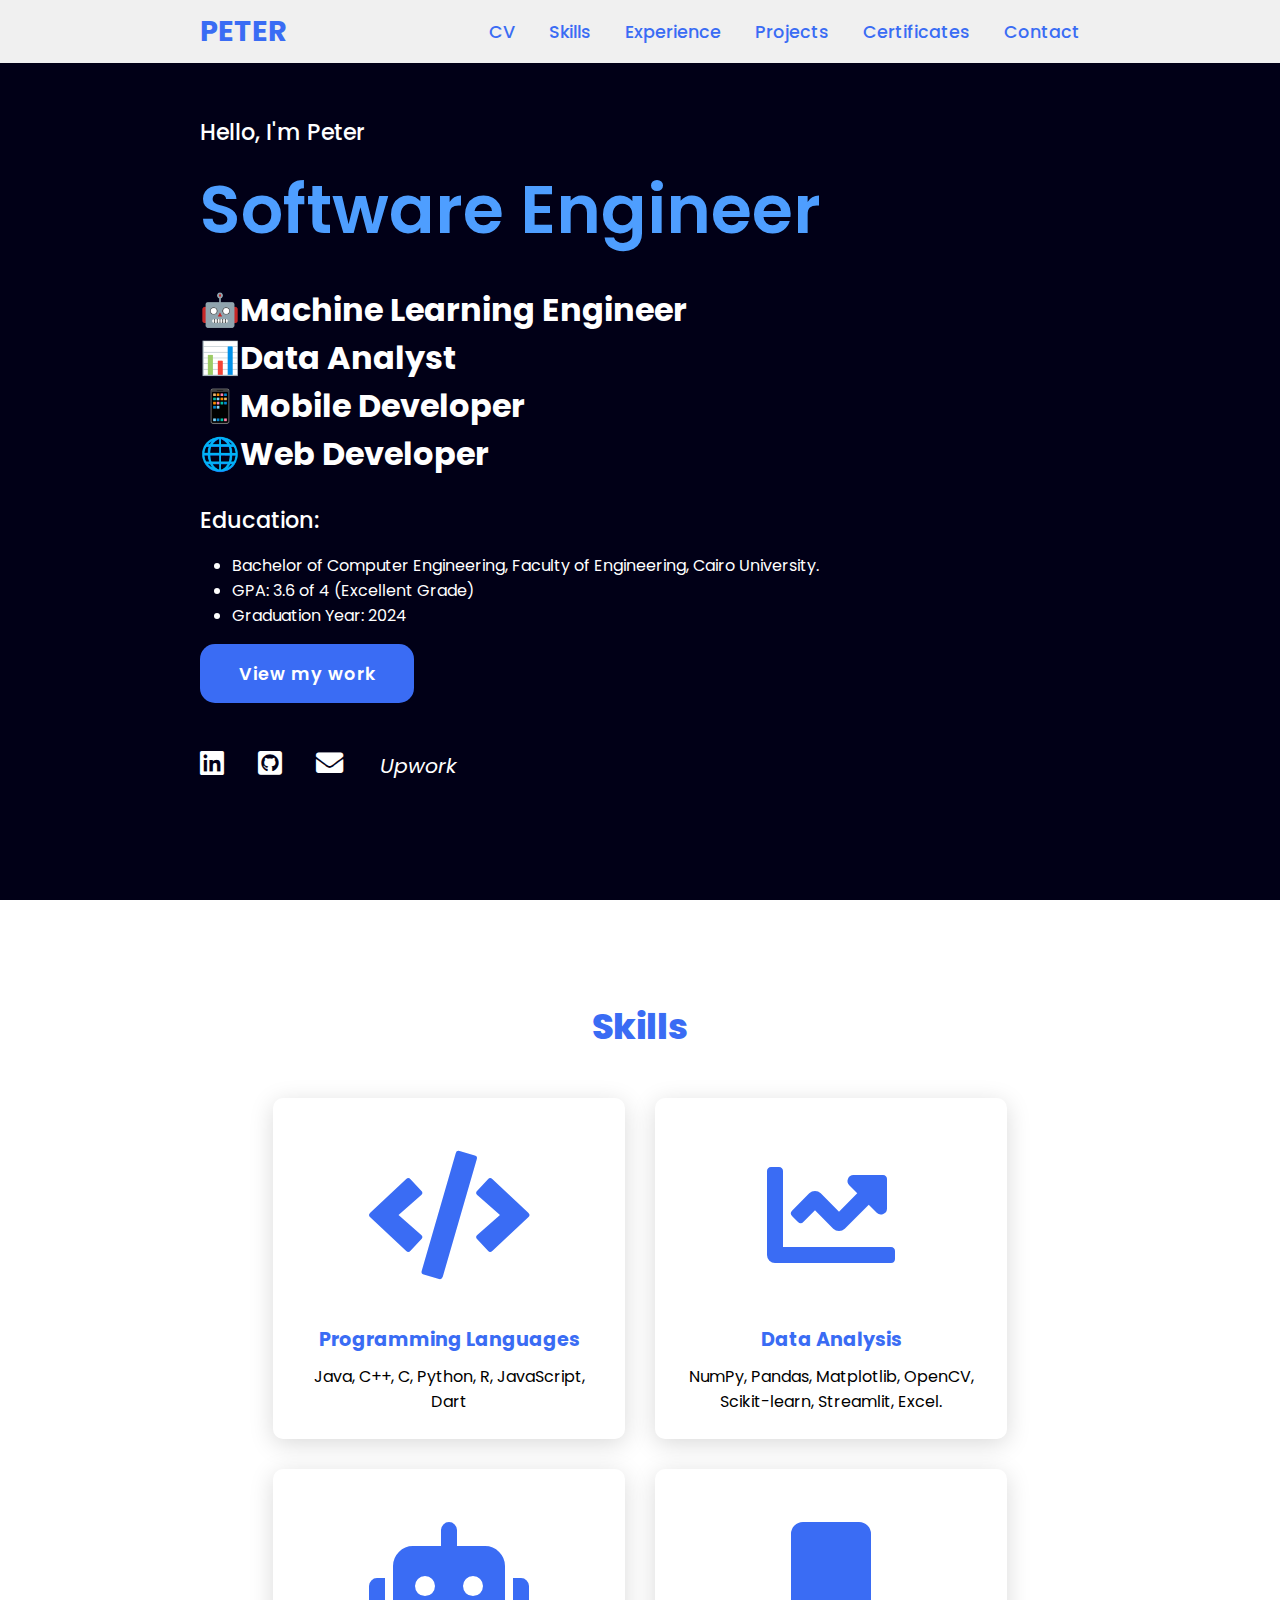
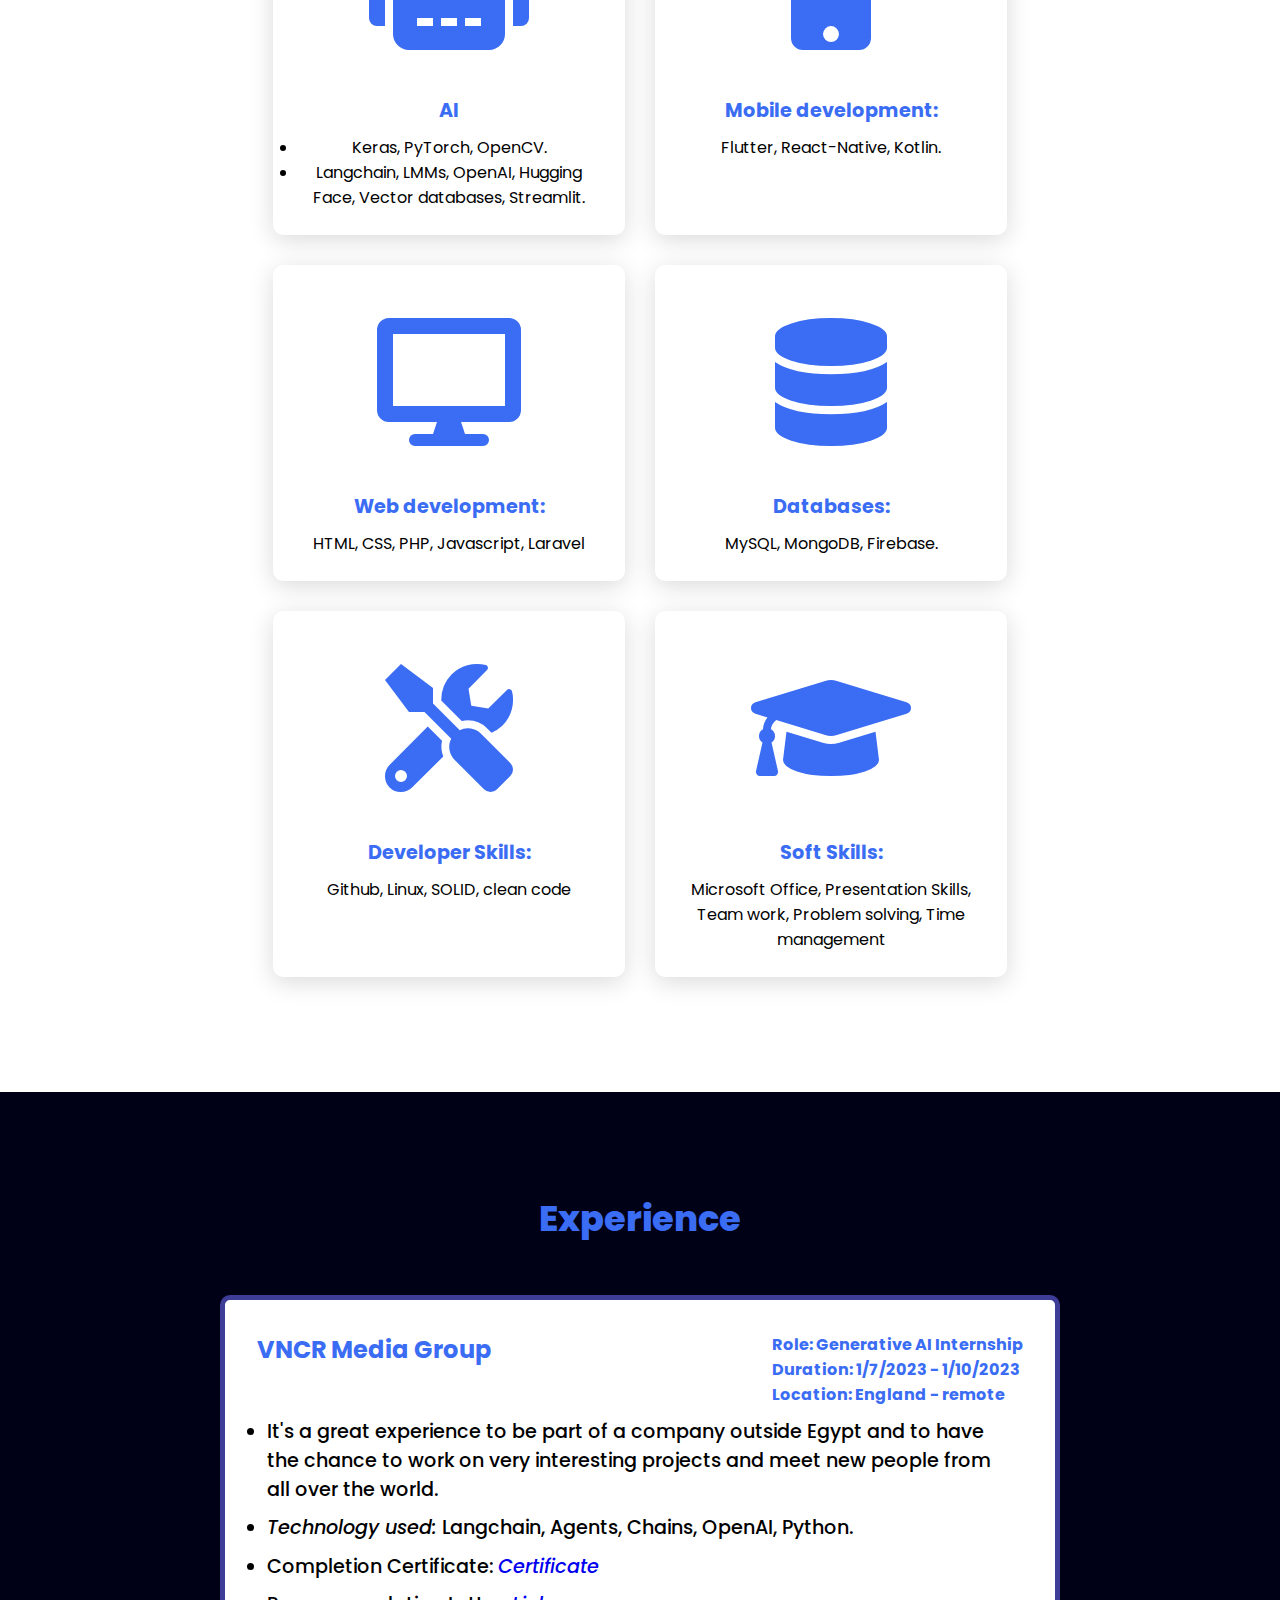
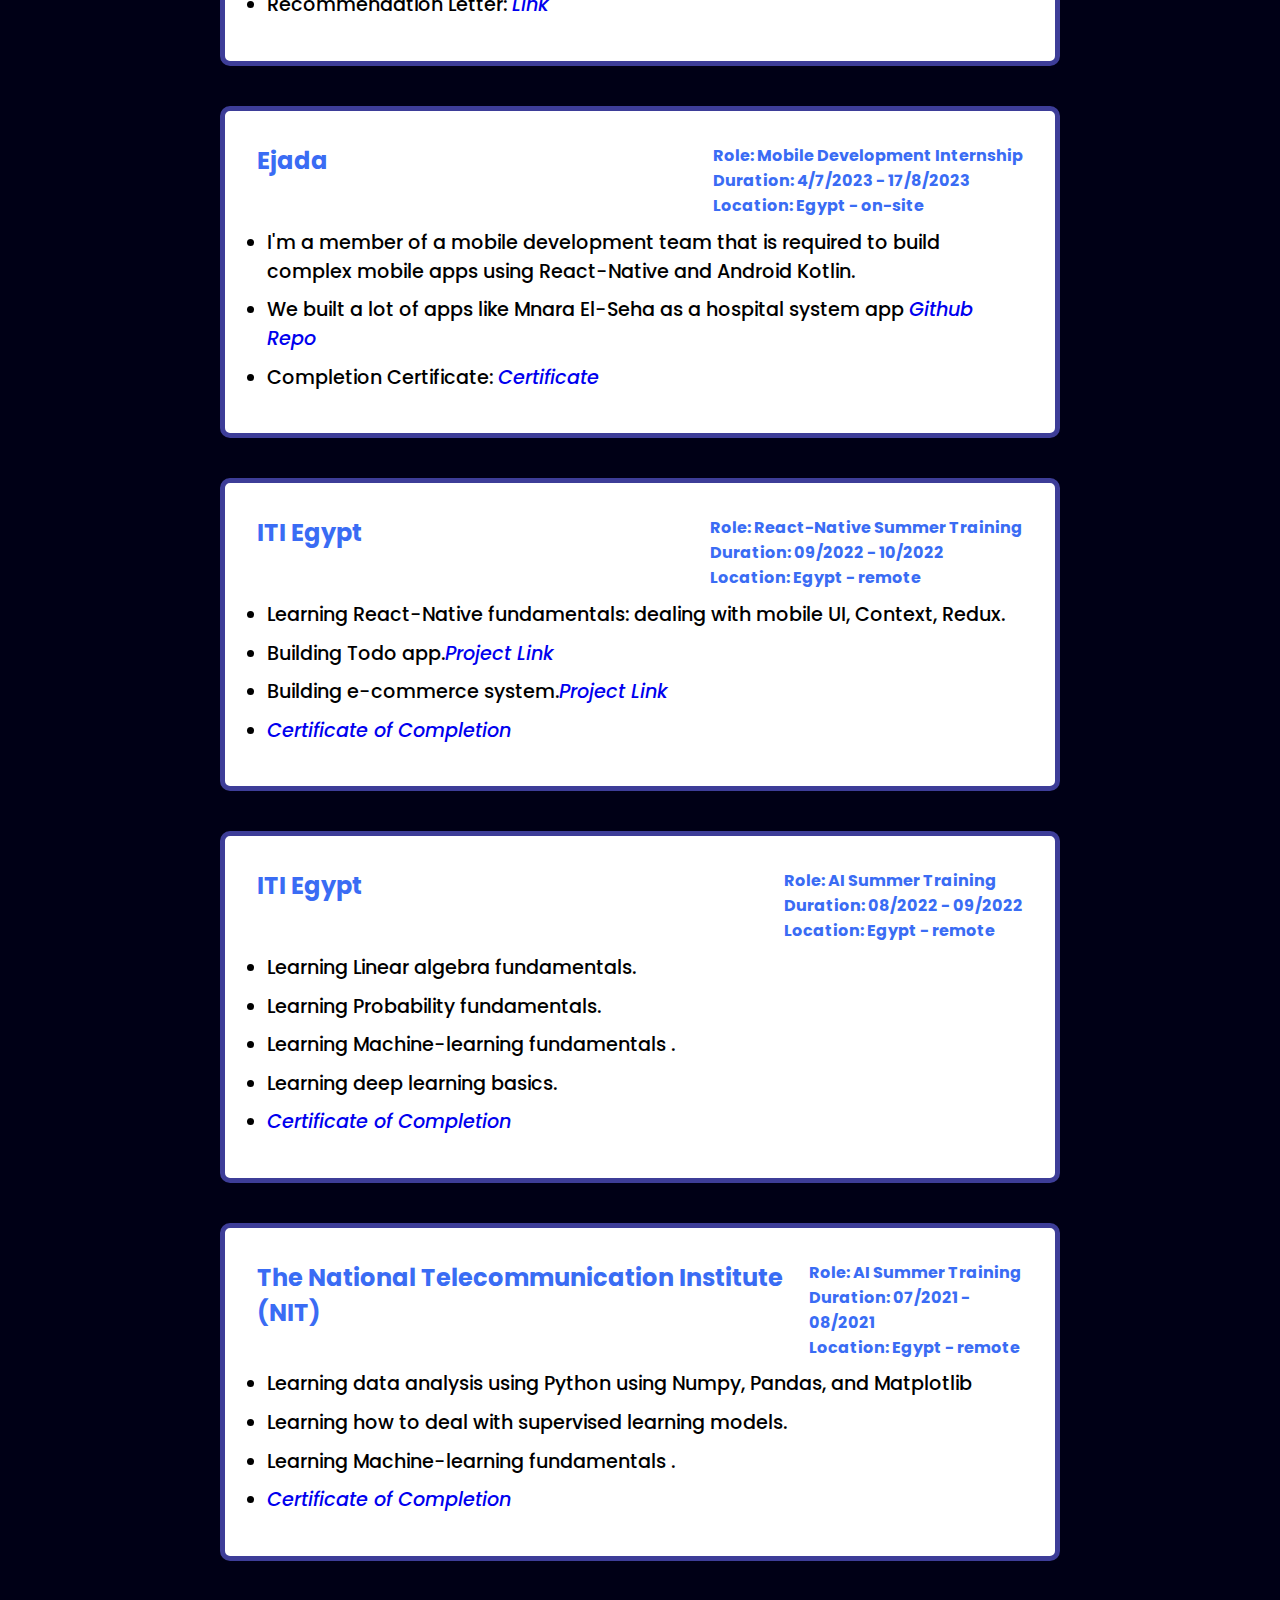
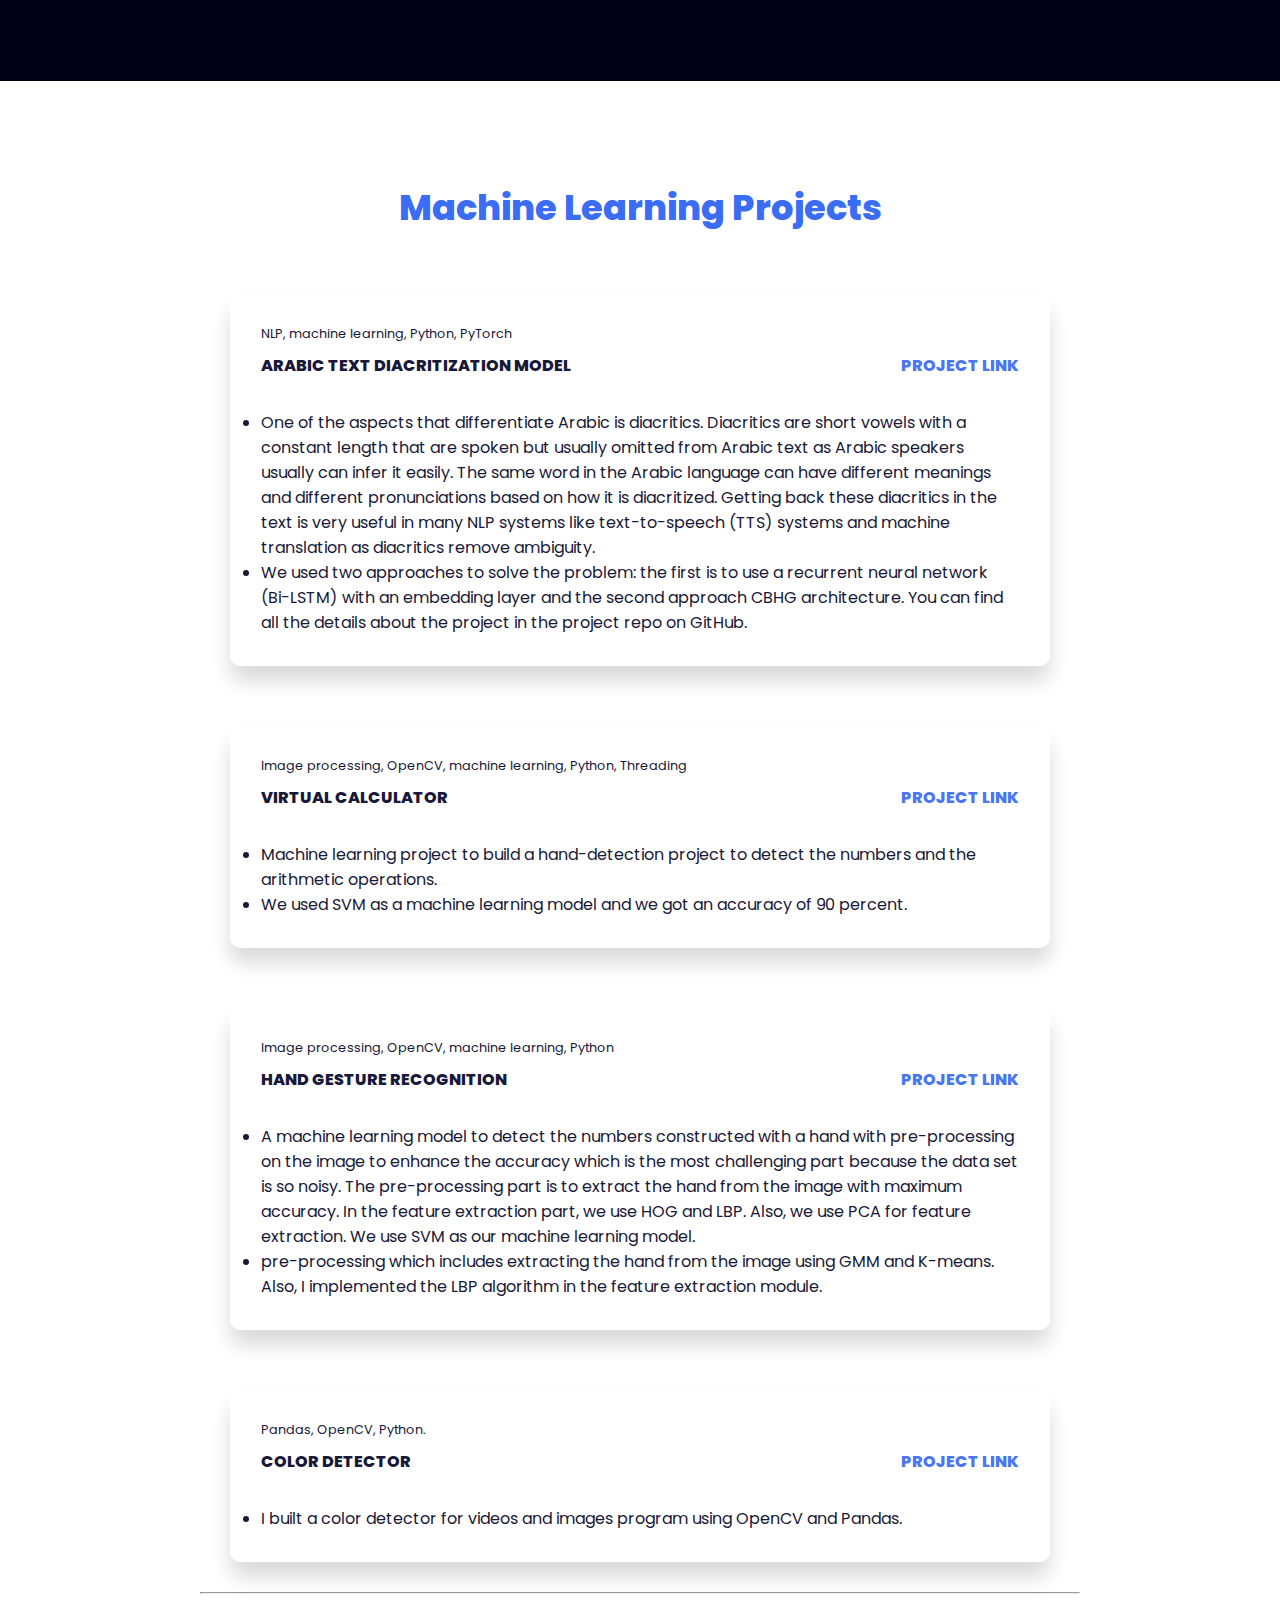
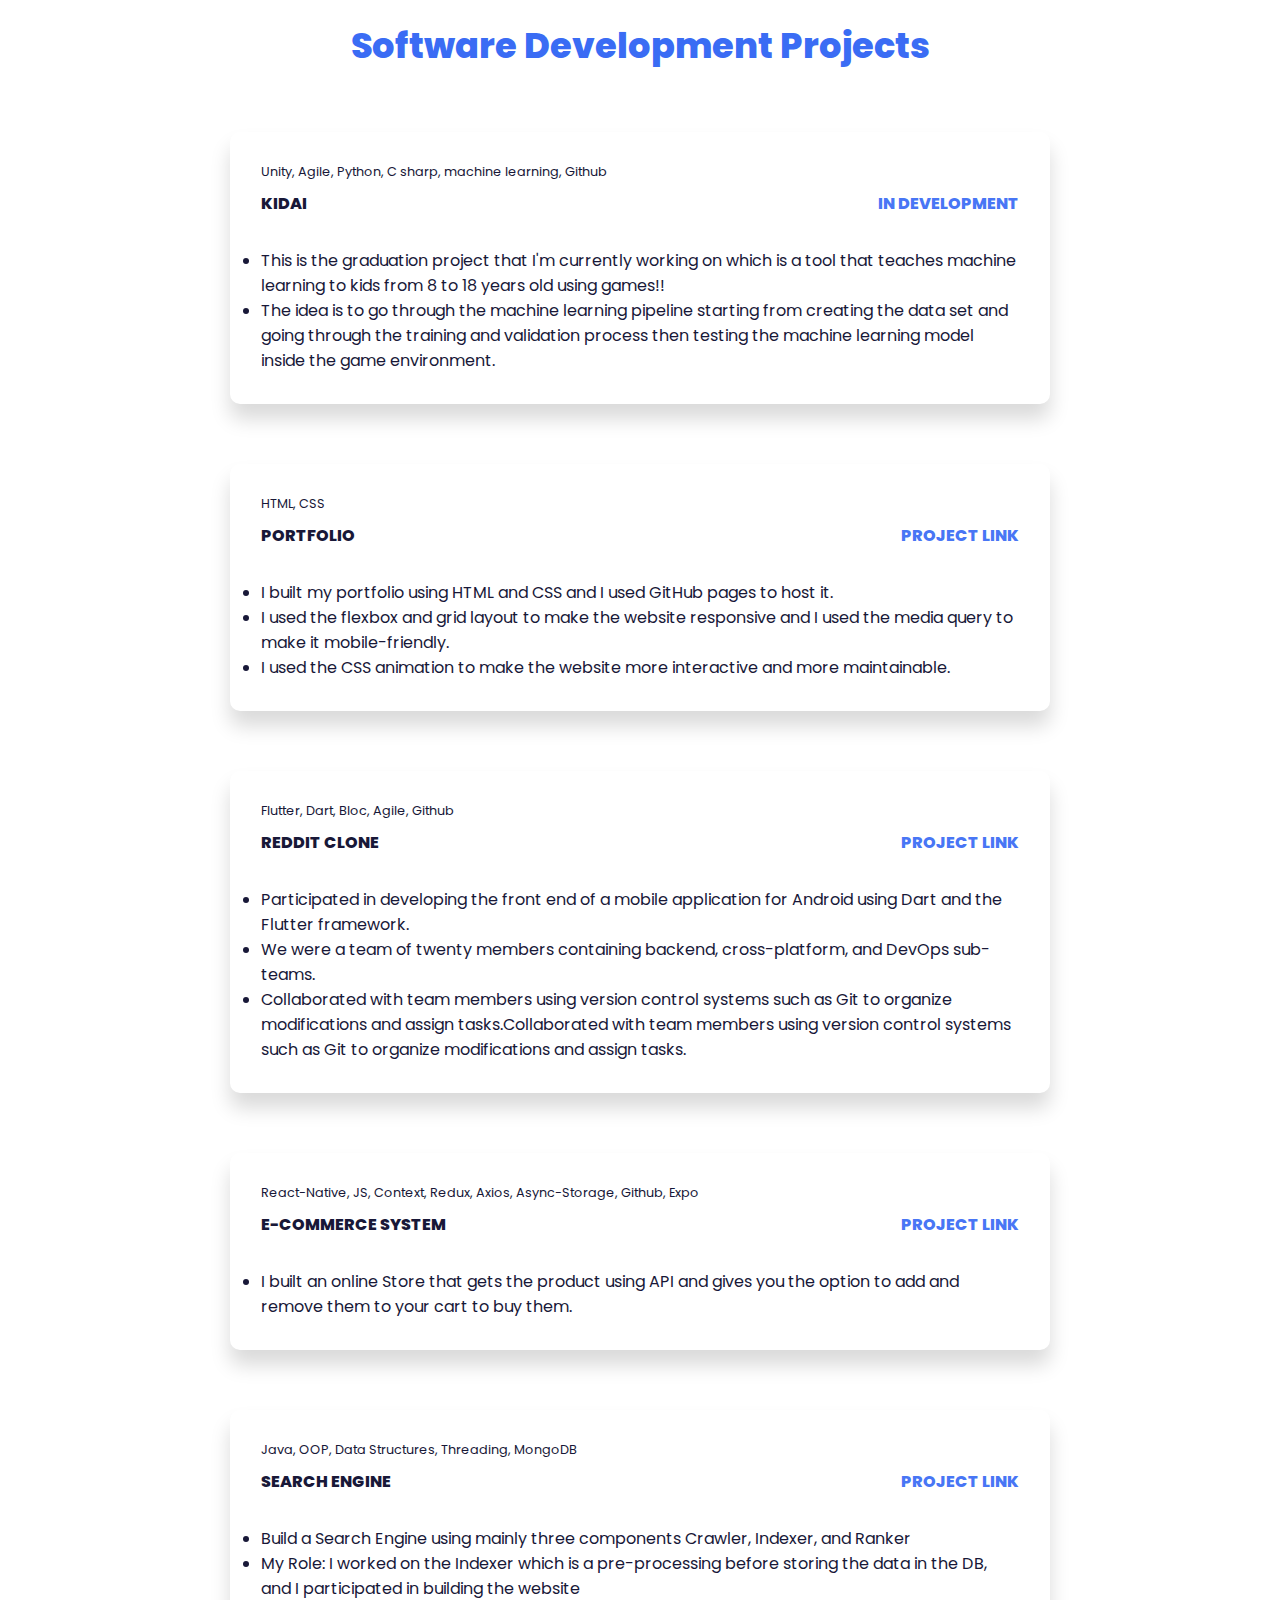
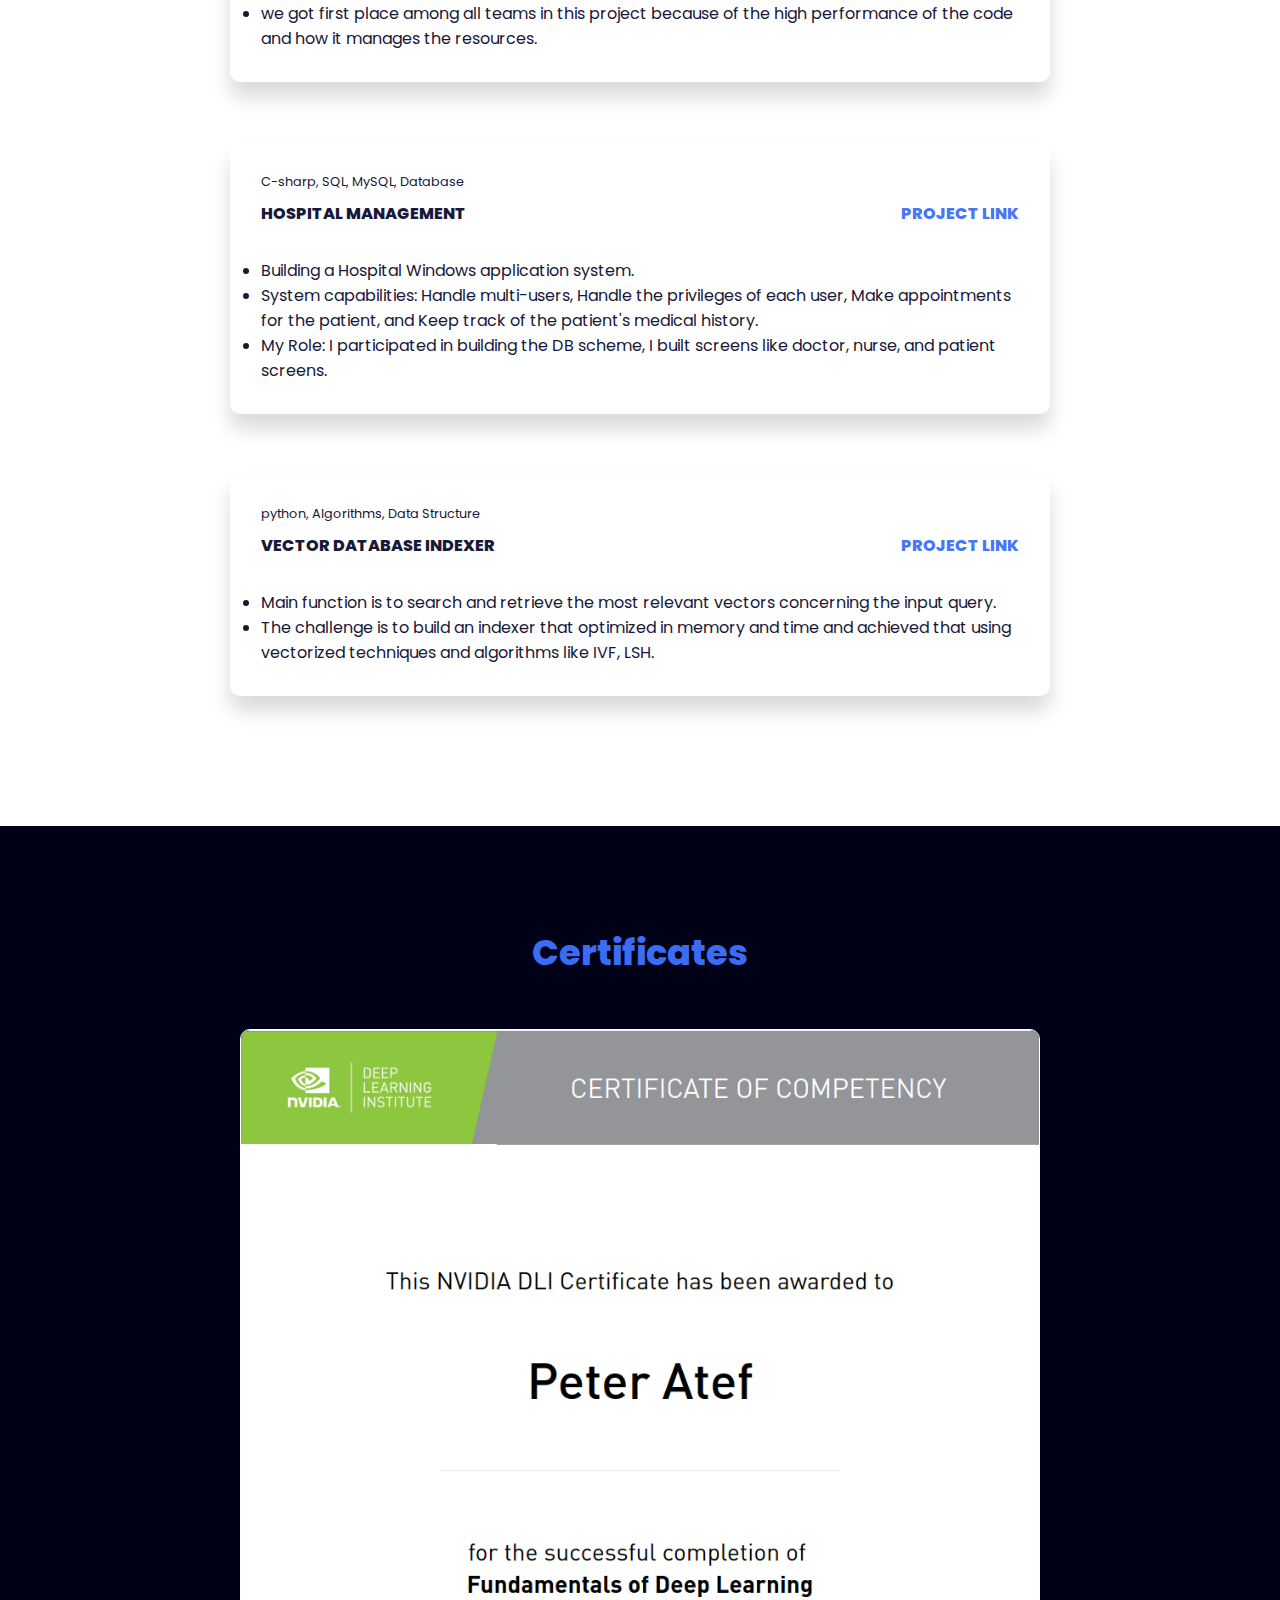
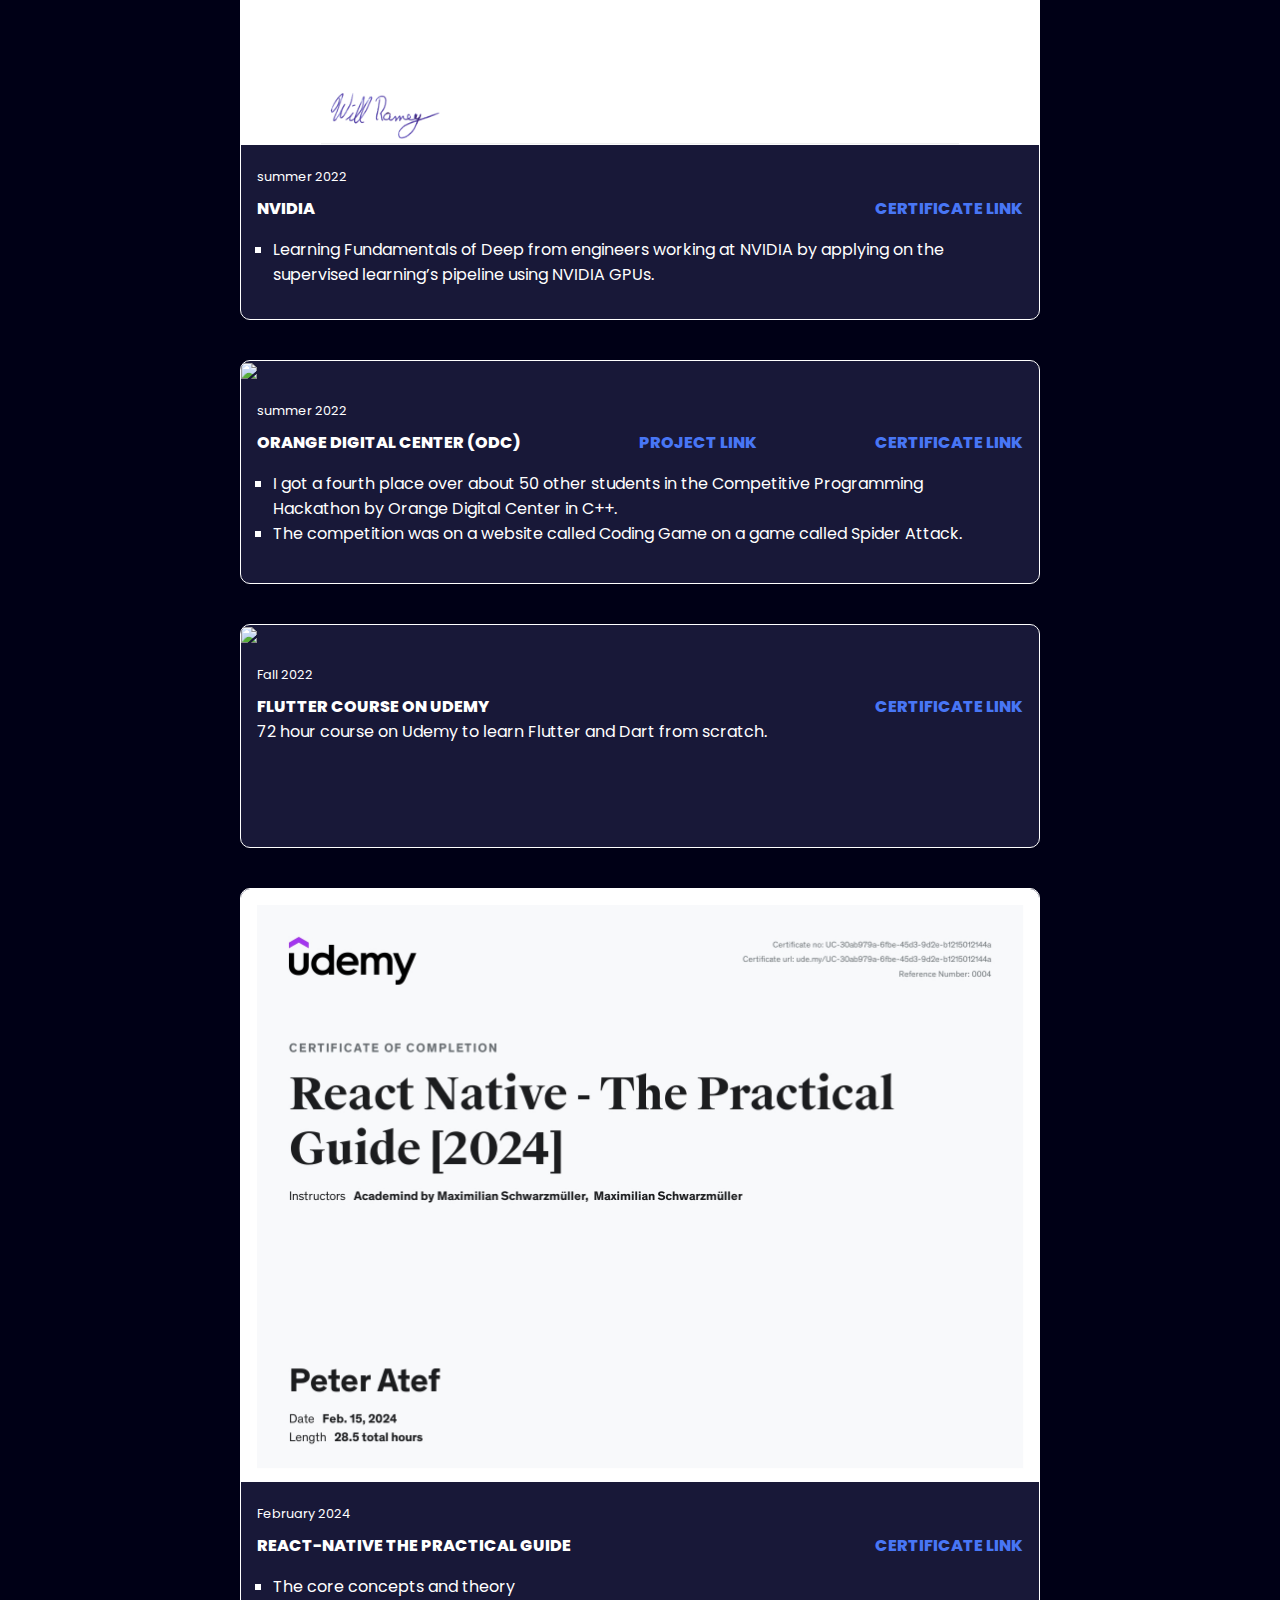
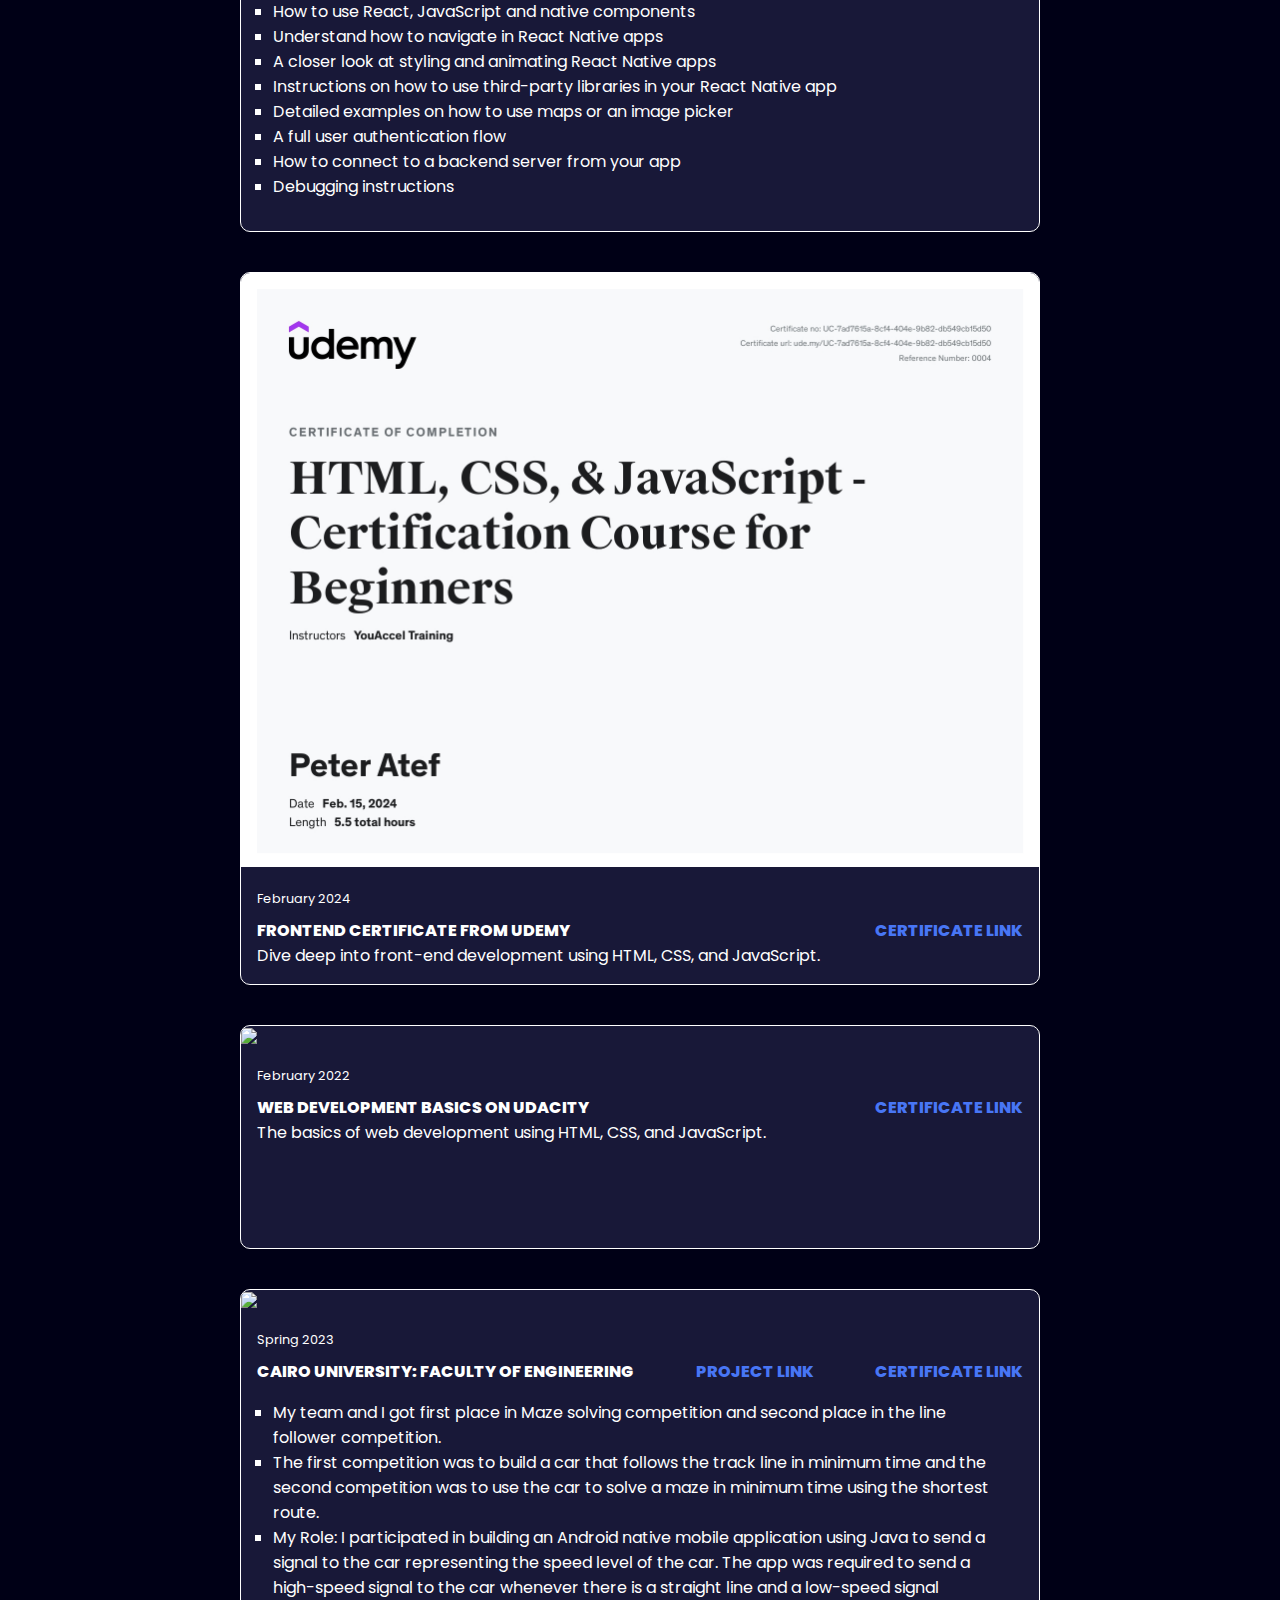
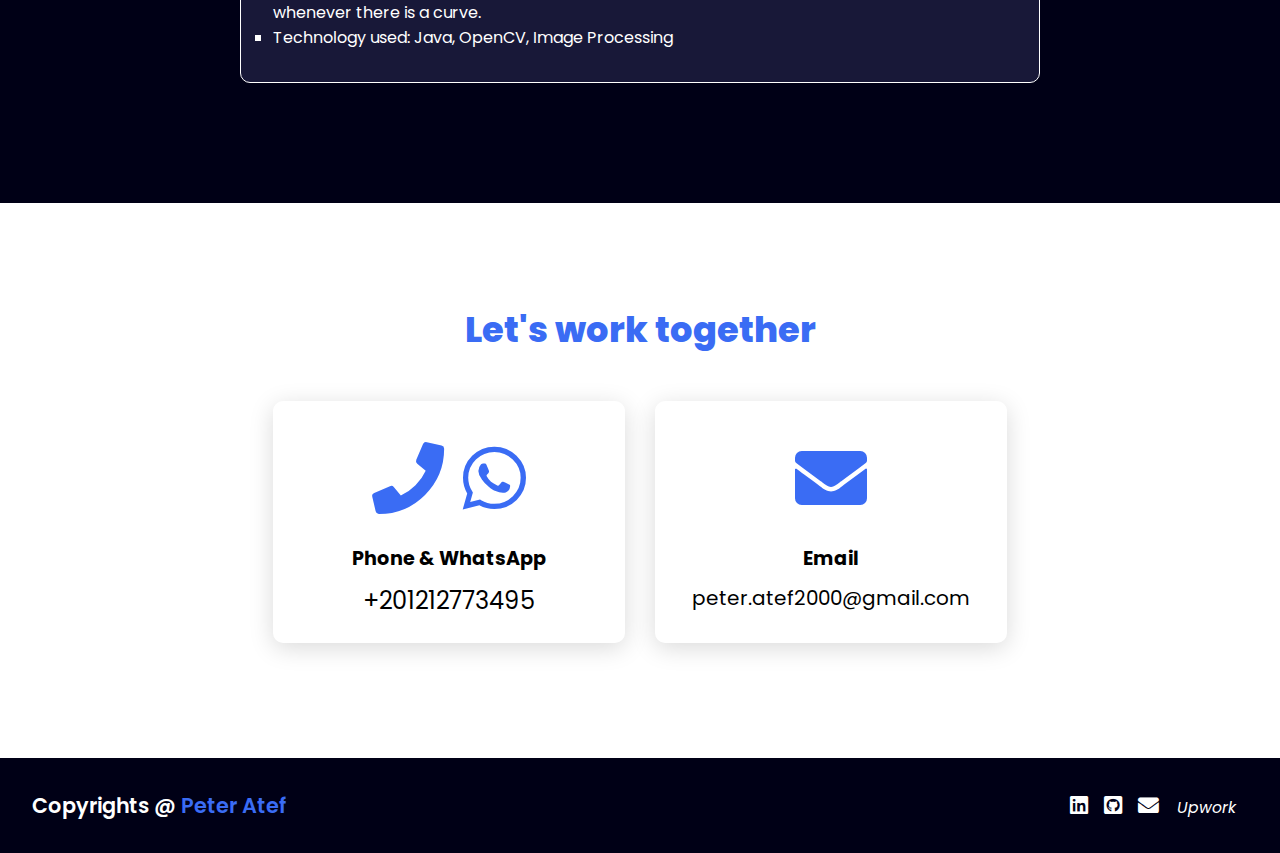
==== commit 1a22bd67: "Add NVIDIA certificate and update skills section" ====
--- a/index.html
+++ b/index.html
@@ -37,7 +37,7 @@
           🤖Machine Learning Engineer<br />
           📊Data Analyst<br />
           📱Mobile Developer<br />
-          <!-- 🌐Web Developer<br /> -->
+          🌐Web Developer<br />
         </p>
         <br />
         <h2>Education:</h2>
@@ -91,7 +91,7 @@
           </div>
           <div class="info">
             <h3>Programming Languages</h3>
-            <p>C++, C, Python, R, JavaScript, Dart</p>
+            <p>Java, C++, C, Python, R, JavaScript, Dart</p>
             <!-- <img src="./images/c++.jpg" alt="C++" class="programming-lang">
             <img src="./images/python.png" alt="Python" class="programming-lang">
             <img src="./images/Javascript.jpg" alt="JavaScript" class="programming-lang">
@@ -140,7 +140,7 @@
           </div>
           <div class="info">
             <h3>Web development:</h3>
-            <p>HTML, CSS, PHP, Javascript, Laravel.</p>
+            <p>HTML, CSS, PHP, Javascript, Laravel</p>
           </div>
         </div>
         <div class="card">
@@ -154,19 +154,23 @@
         </div>
         <div class="card">
           <div class="icon">
+            <i class="fas fa-tools"></i>
+          </div>
+          <div class="info">
+            <h3>Developer Skills:</h3>
+            Github, Linux, SOLID, clean code
+          </div>
+        </div>
+        <div class="card">
+          <div class="icon">
             <i class="fas fa-graduation-cap"></i>
           </div>
           <div class="info">
-            <h3>Others:</h3>
-            <ul>
-              <li>
-                Developer Skills: Github, Linux, SOLID, clean code
-              </li>
-              <li>
-                Soft Skills: Microsoft Office,Presentation Skills, Team work, Problem solving,
-                Time management. 
-              </li>
-            </ul>
+            <h3>Soft Skills:</h3>
+           
+                Microsoft Office, Presentation Skills, Team work, Problem solving,
+                Time management
+     
           </div>
         </div>
       </div>
@@ -252,7 +256,7 @@
             </li>
           </ul>
         </div>
-        <div class="exp-card">
+        <!-- <div class="exp-card">
           <strong class="exp-title">
             <p class="company-name">NVIDIA</p>
             <div>
@@ -278,7 +282,7 @@
               >
             </li>
           </ul>
-        </div>
+        </div> -->
         <div class="exp-card">
           <strong class="exp-title">
             <p class="company-name">ITI Egypt</p>
@@ -701,6 +705,29 @@
         ><h2 class="title">Certificates</h2></a
       >
       <div class="content">
+        <div class="certificate-card">
+          <div class="certificate-image">
+            <img src="./images/Nvidia.png" />
+          </div>
+          <div class="certificate-info">
+            <p class="certificate-category">summer 2022</p>
+            <strong class="certificate-title">
+              <span>NVIDIA</span>
+              <a
+                href="https://courses.nvidia.com/certificates/a2c0d7d1fc4041fdbe6424426fb840a0/"
+                target="_blank"
+                class="more-details"
+                >Certificate Link</a
+              >
+            </strong>
+            <ul>
+              <li>
+                Learning Fundamentals of Deep from engineers working at NVIDIA by
+                applying on the supervised learning’s pipeline using NVIDIA GPUs.
+              </li>
+            </ul>
+          </div>
+        </div>
         <div class="certificate-card">
           <div class="certificate-image">
             <img src="./images/odc.png" />
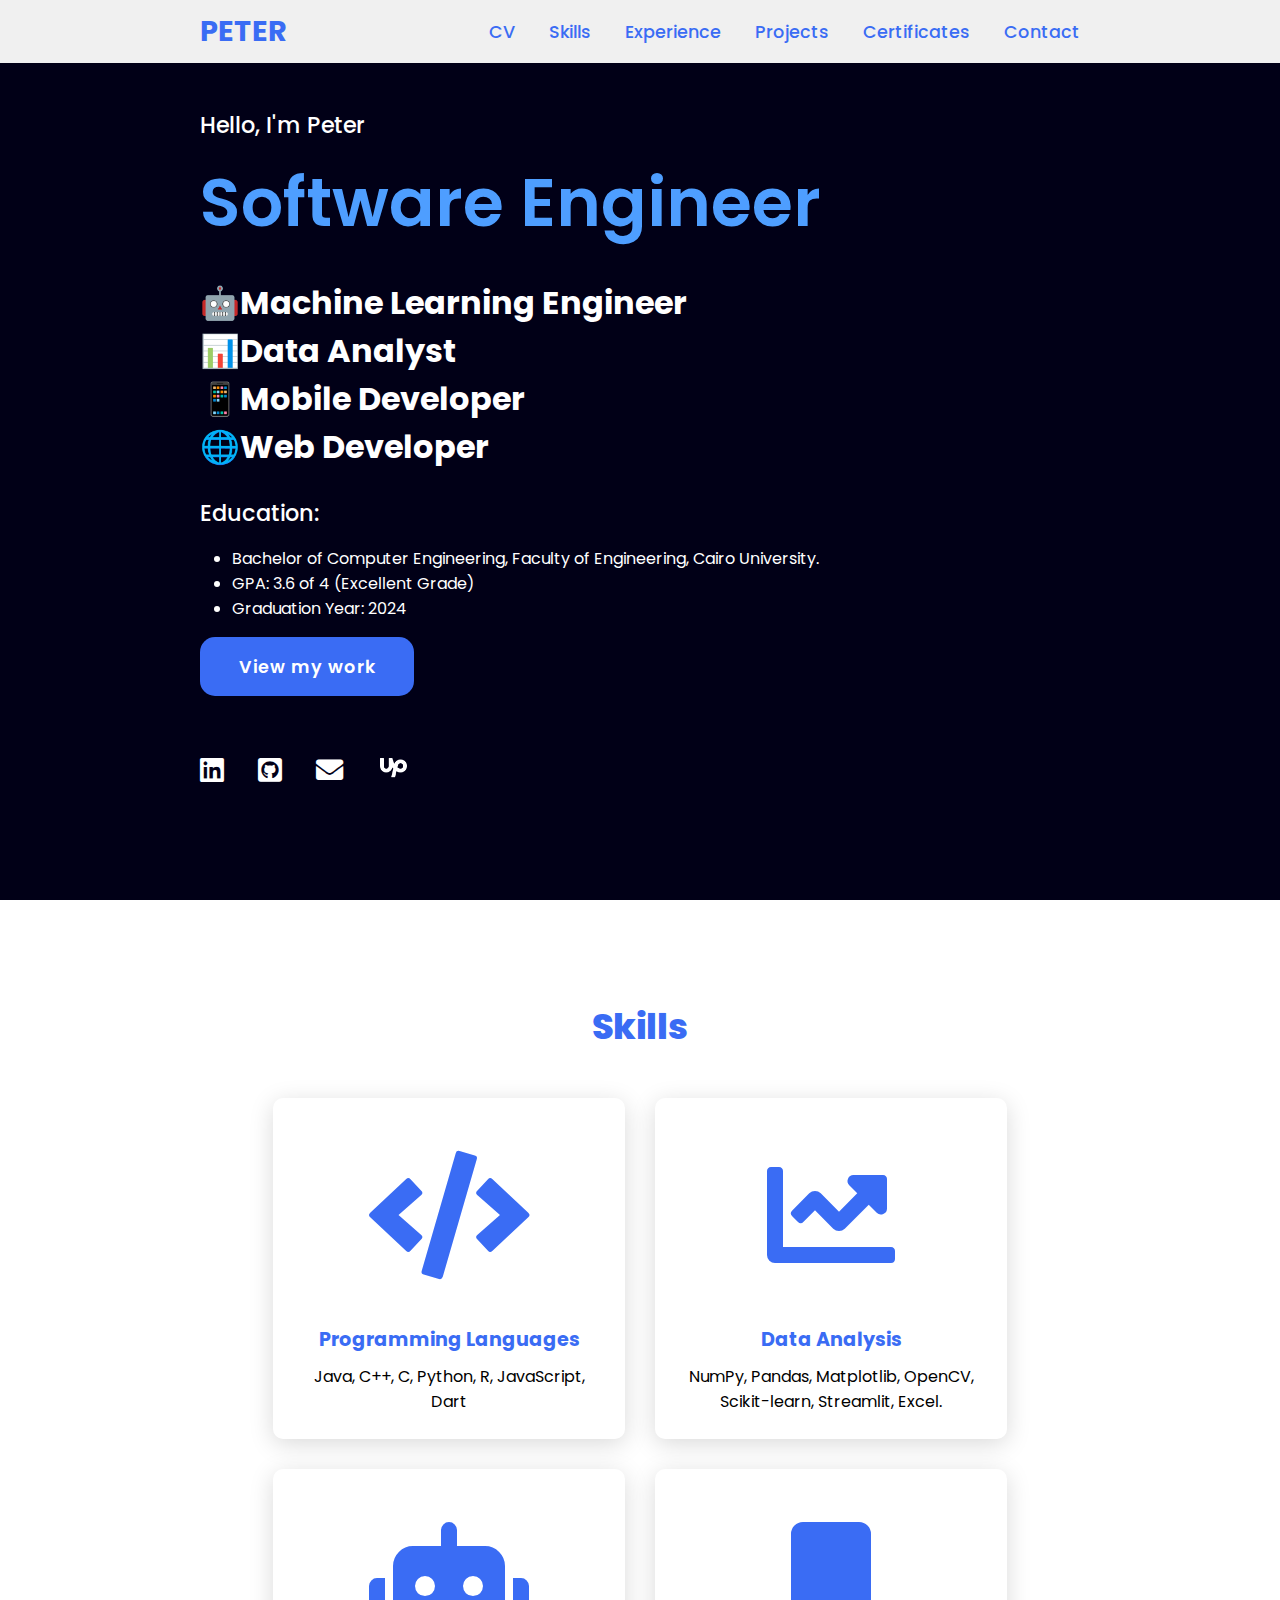
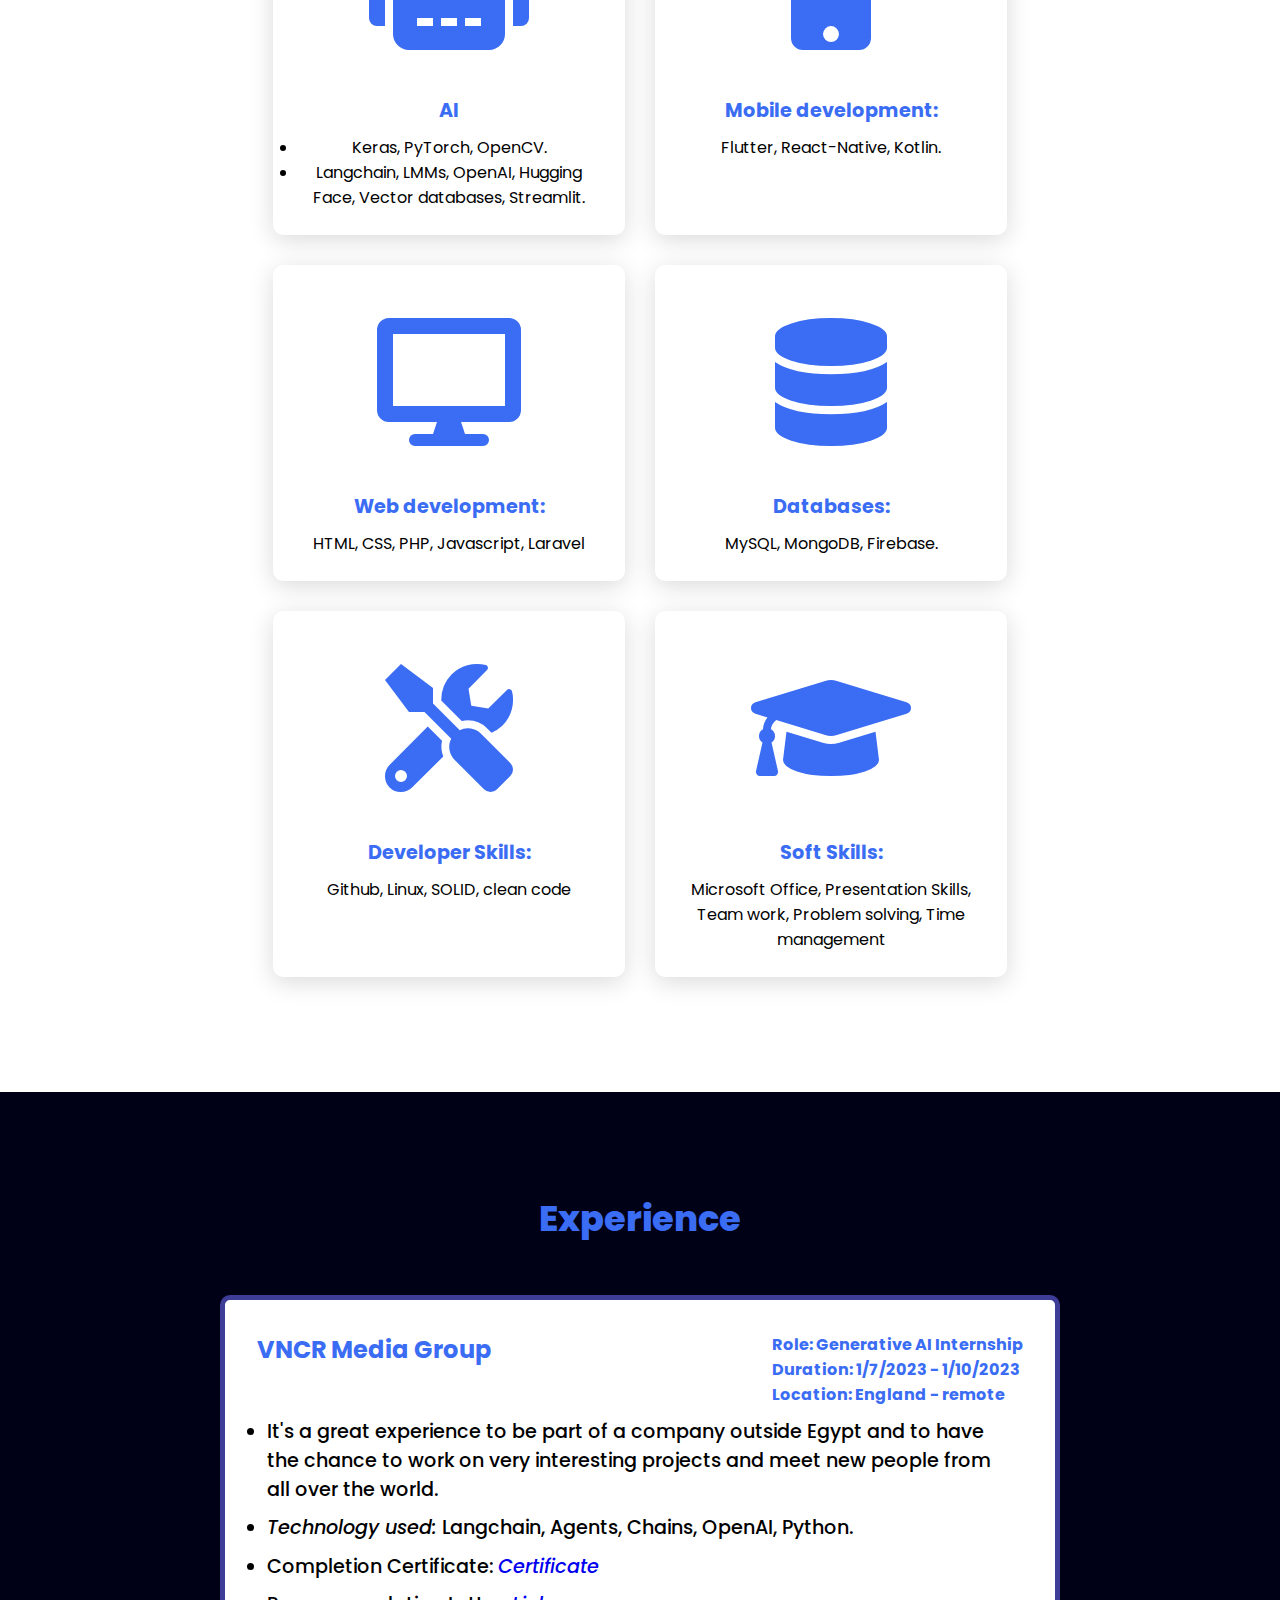
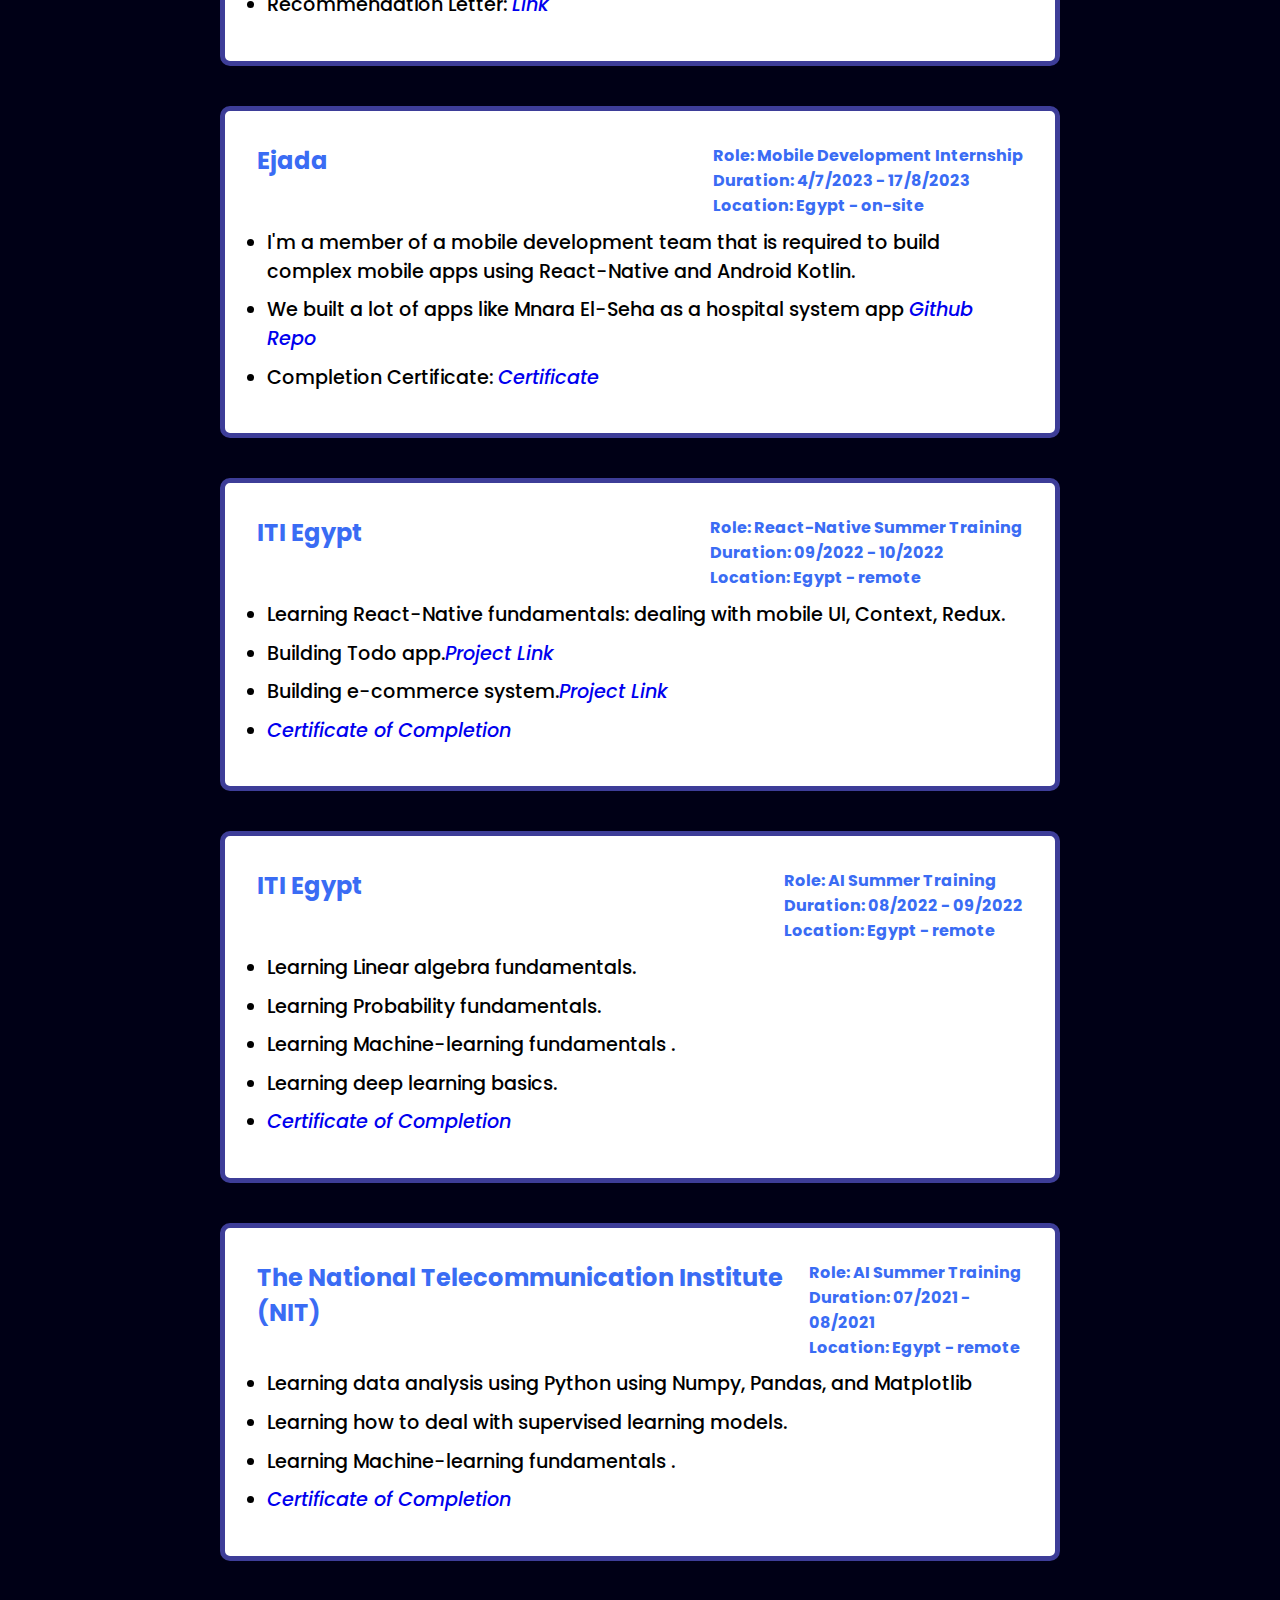
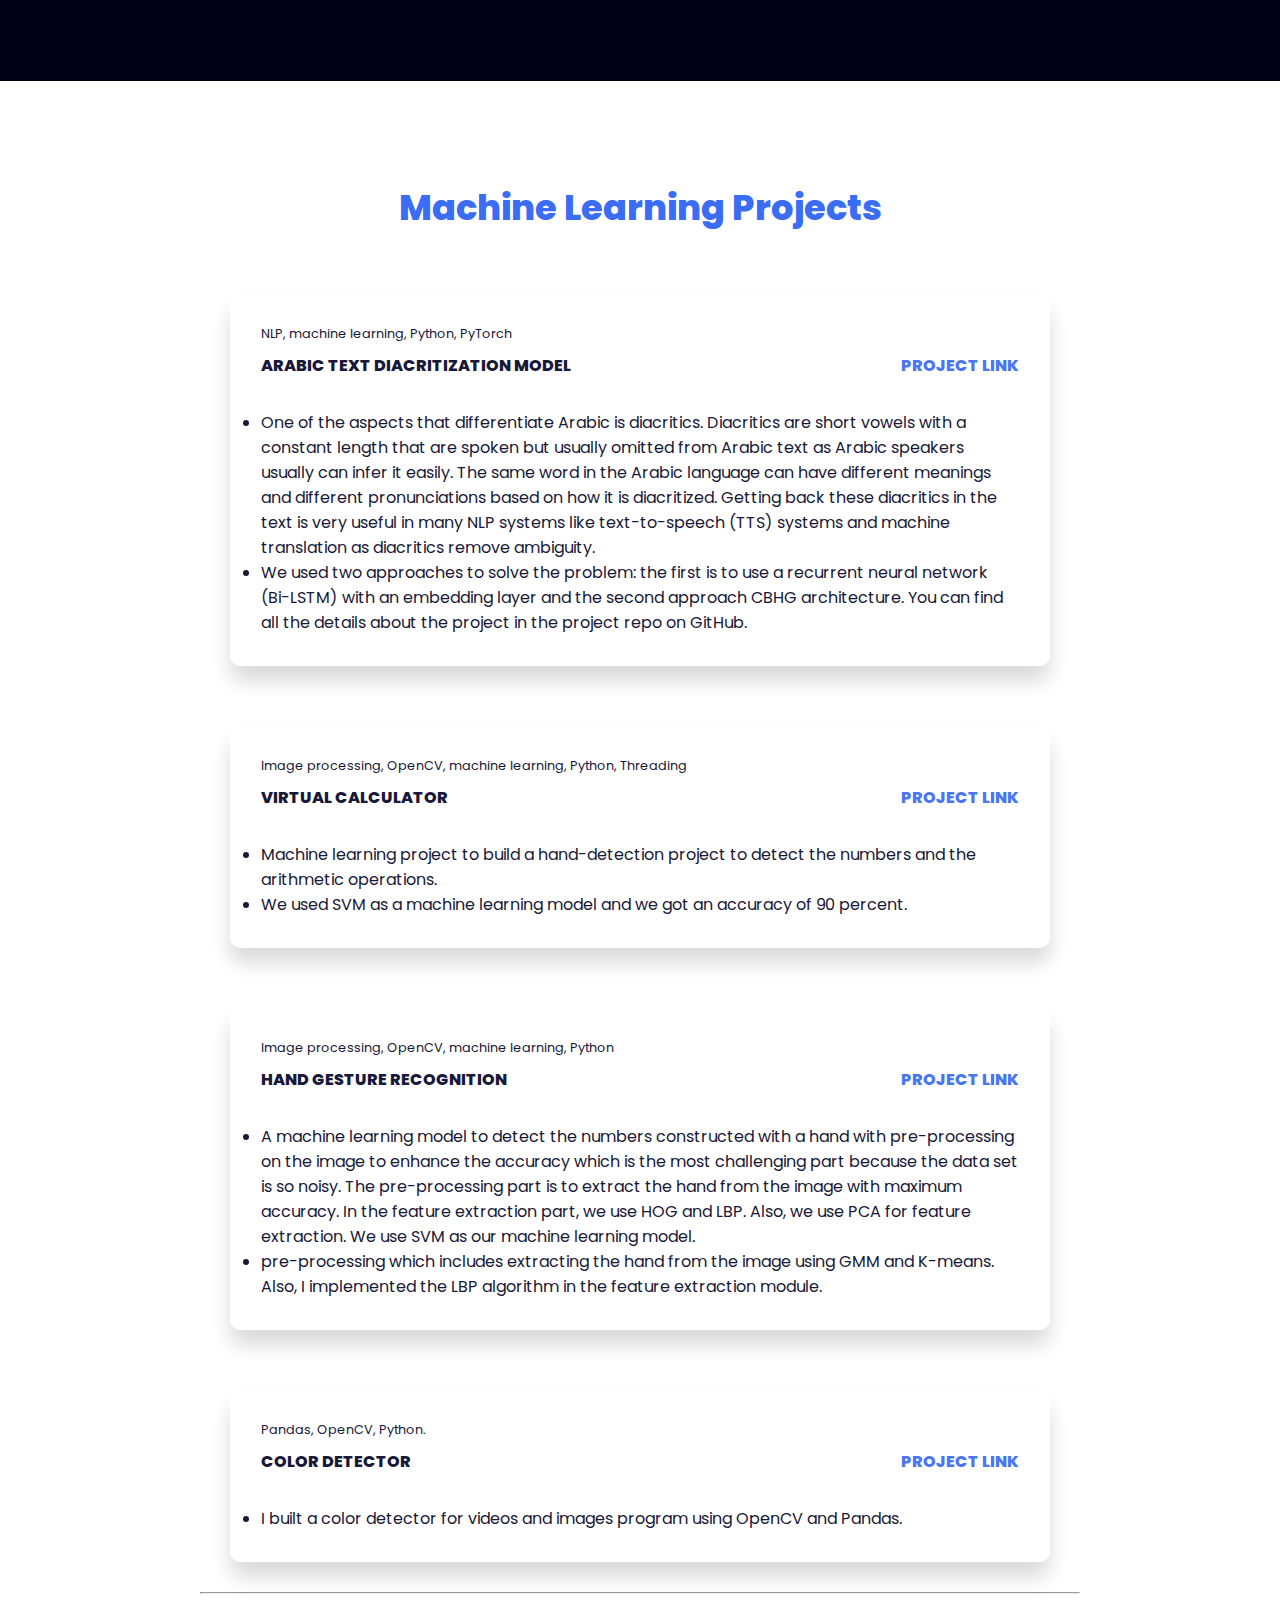
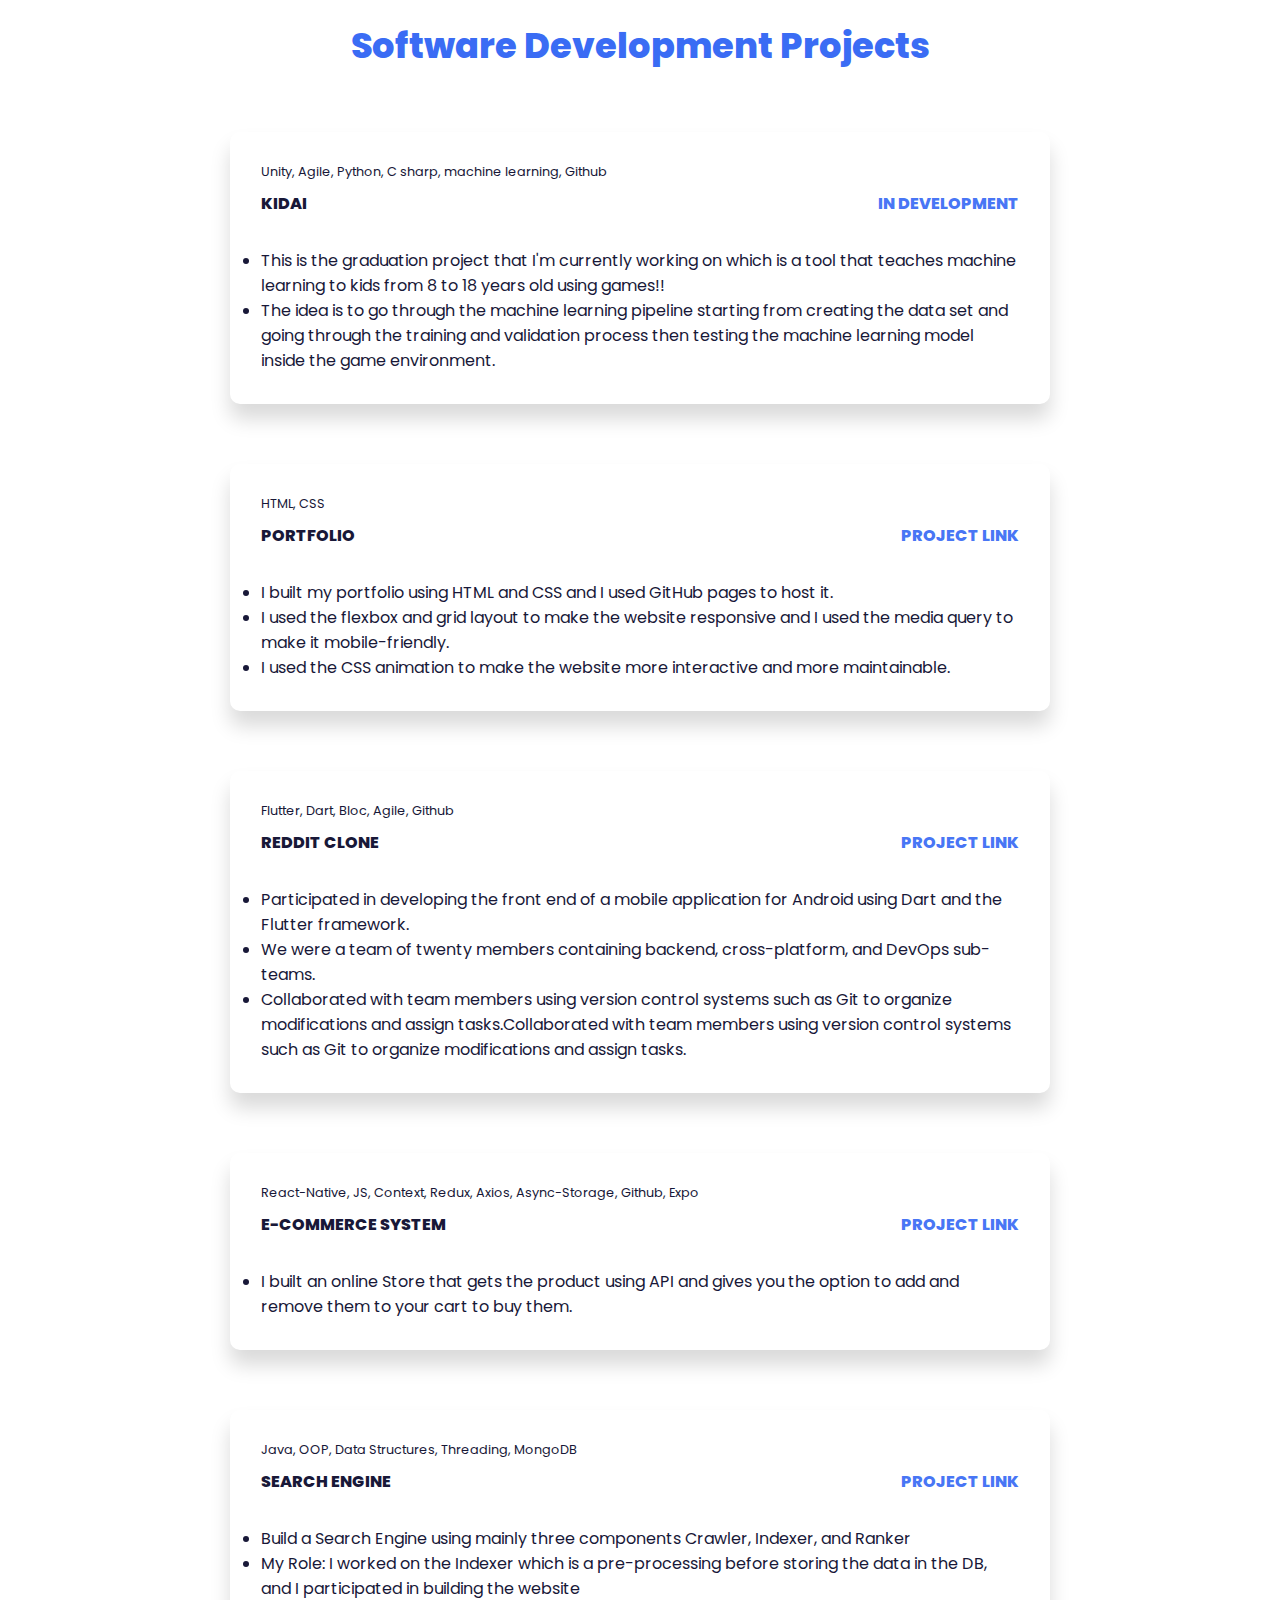
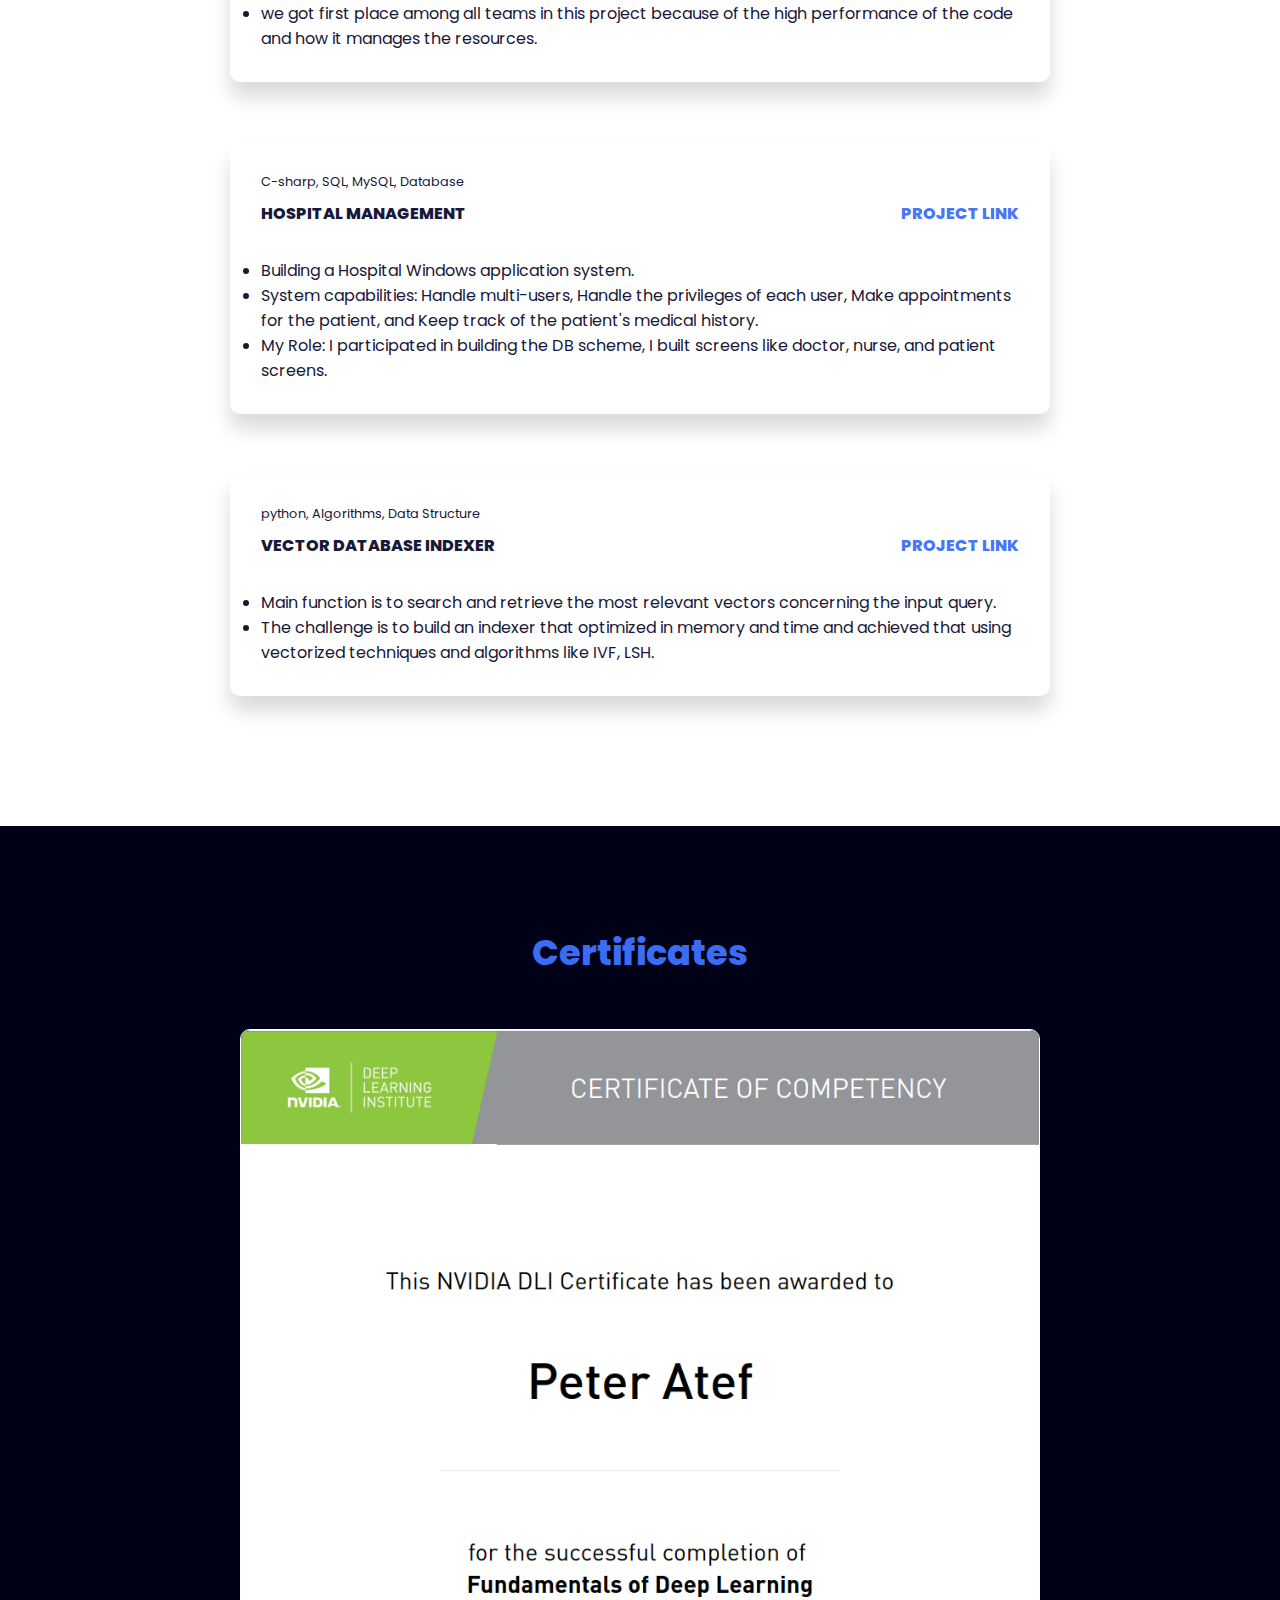
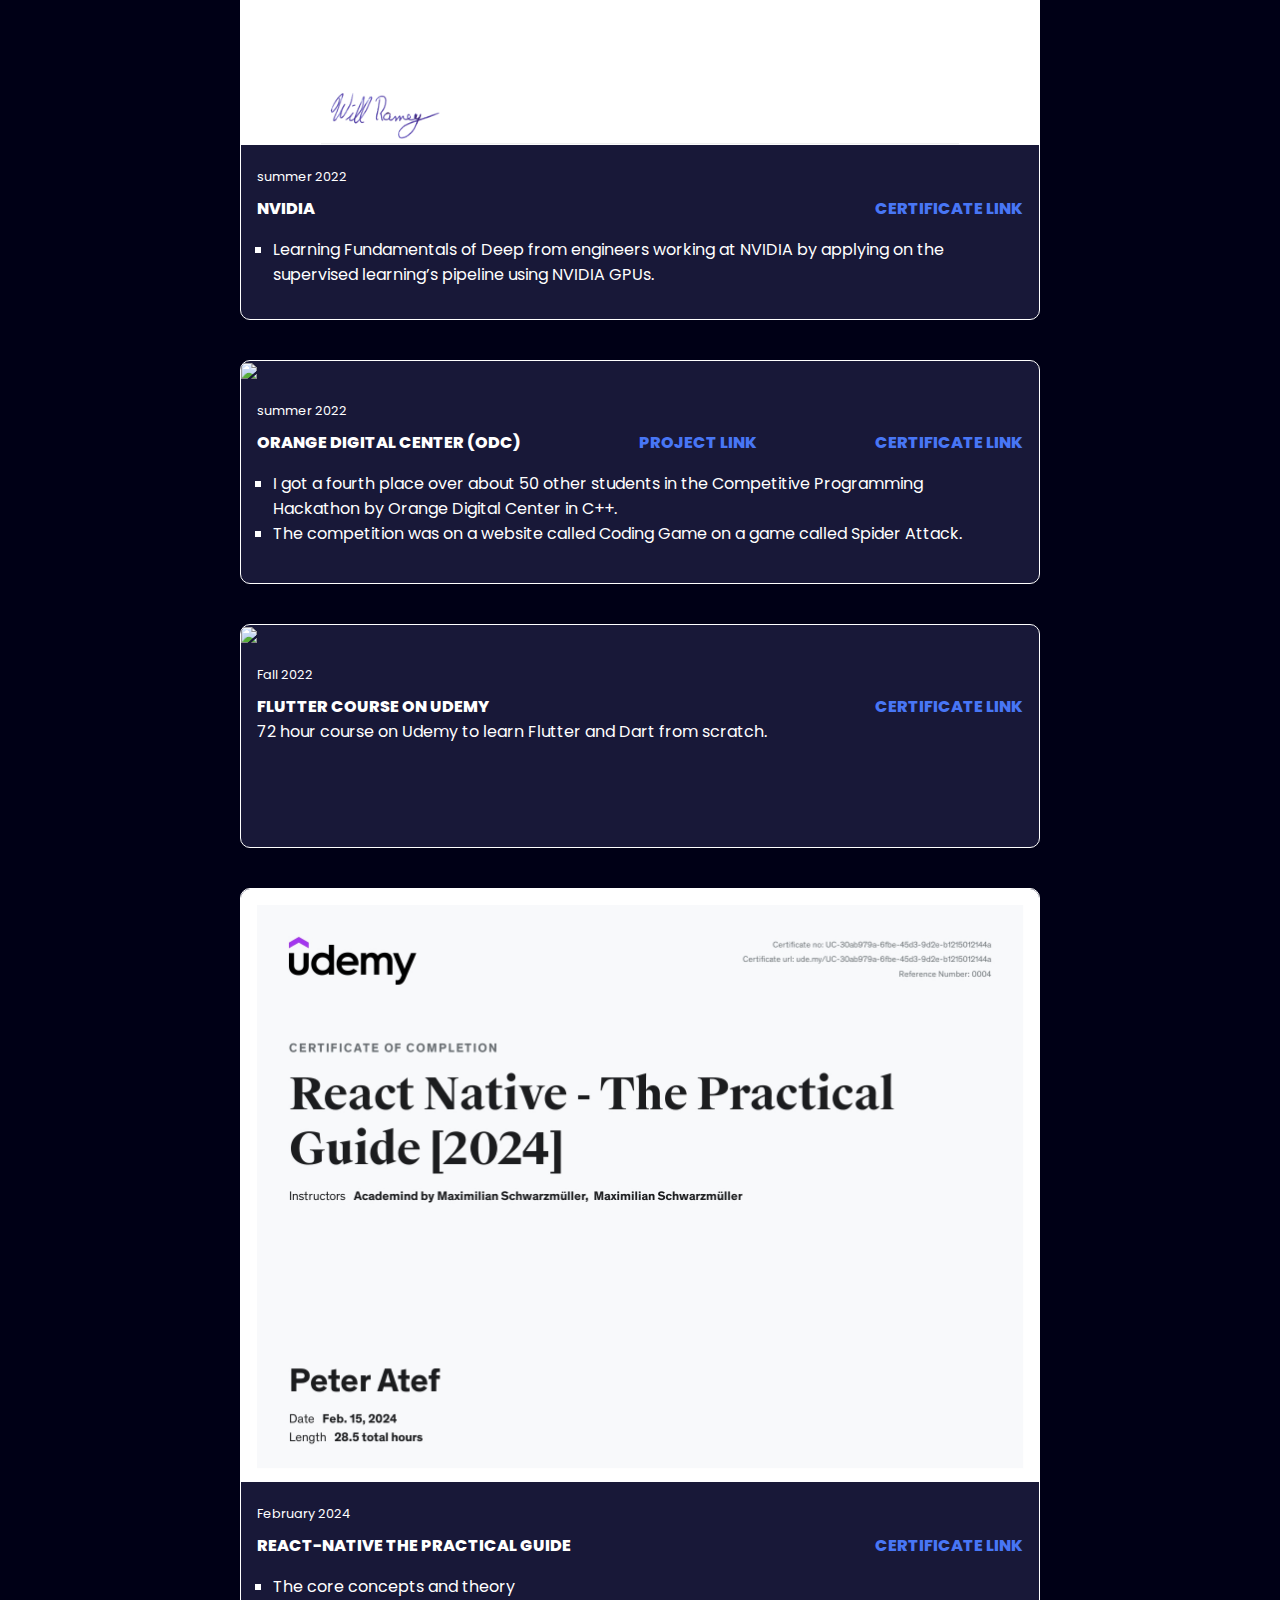
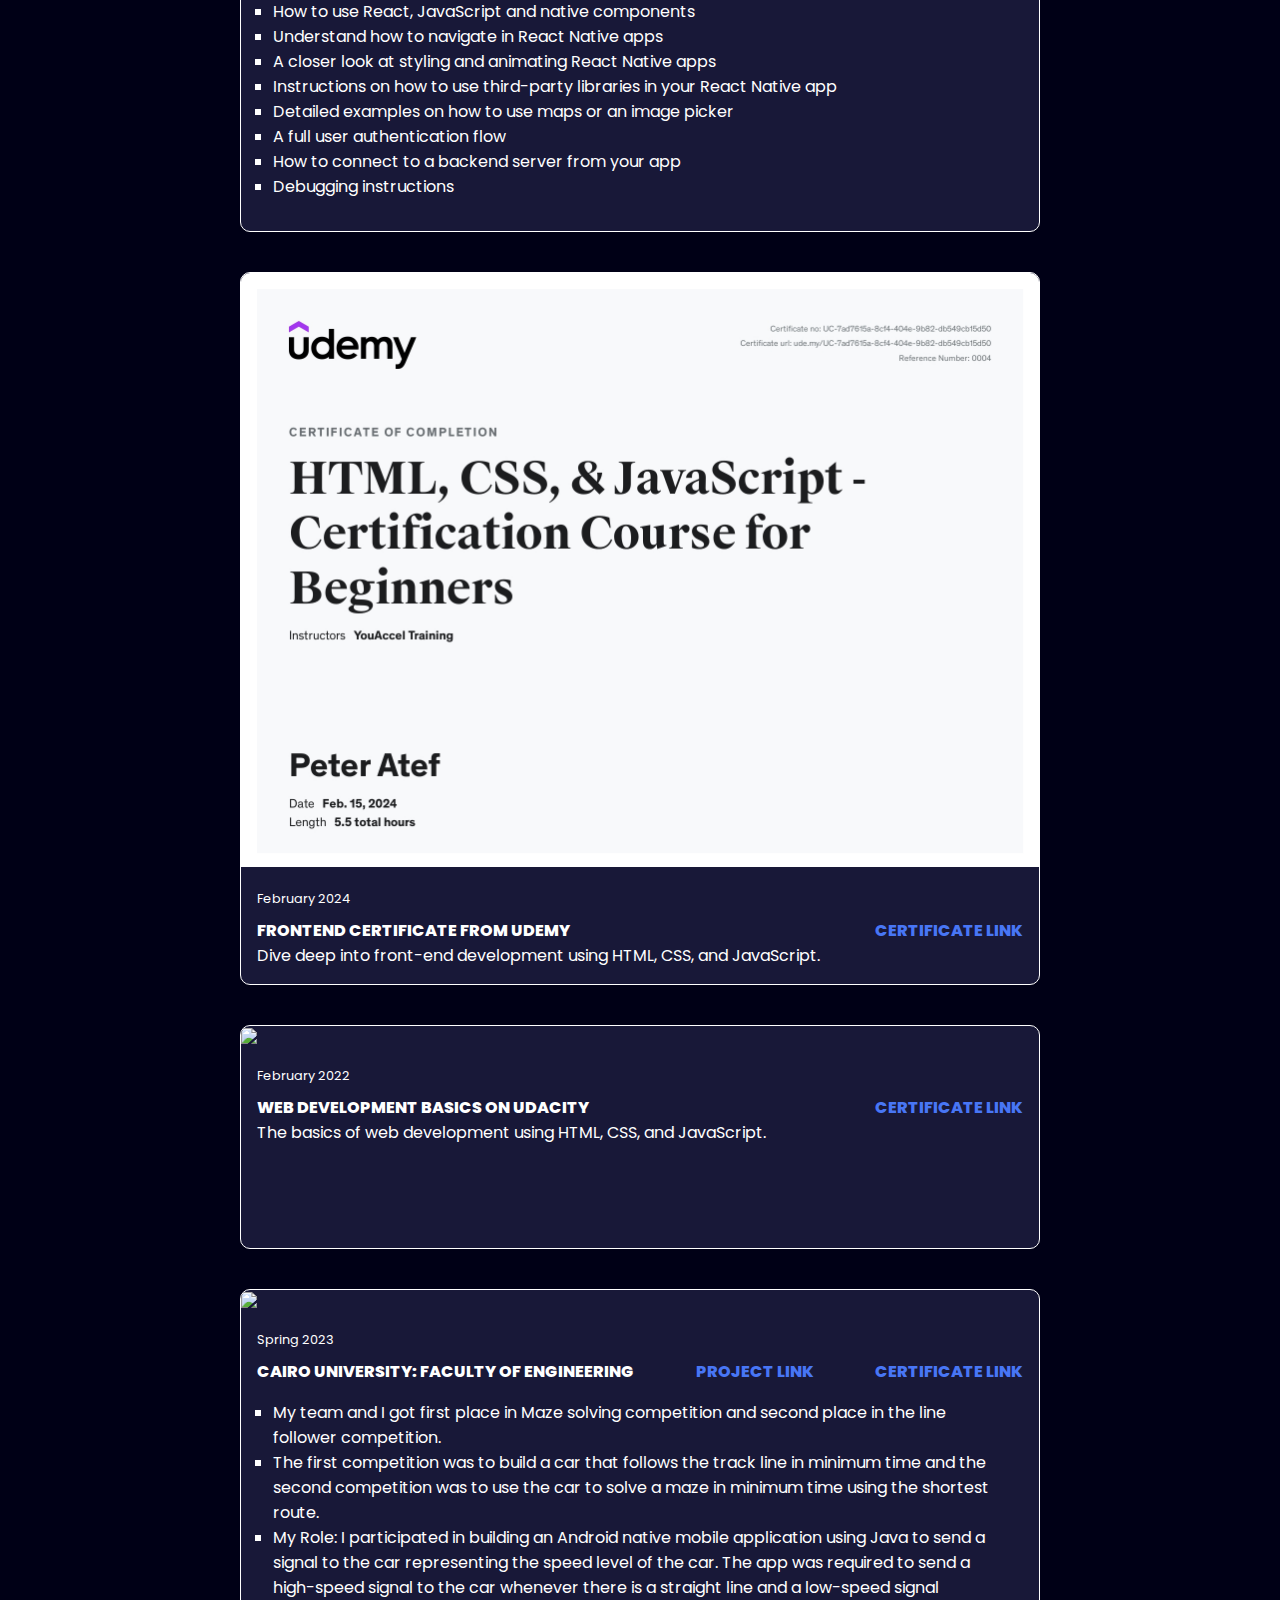
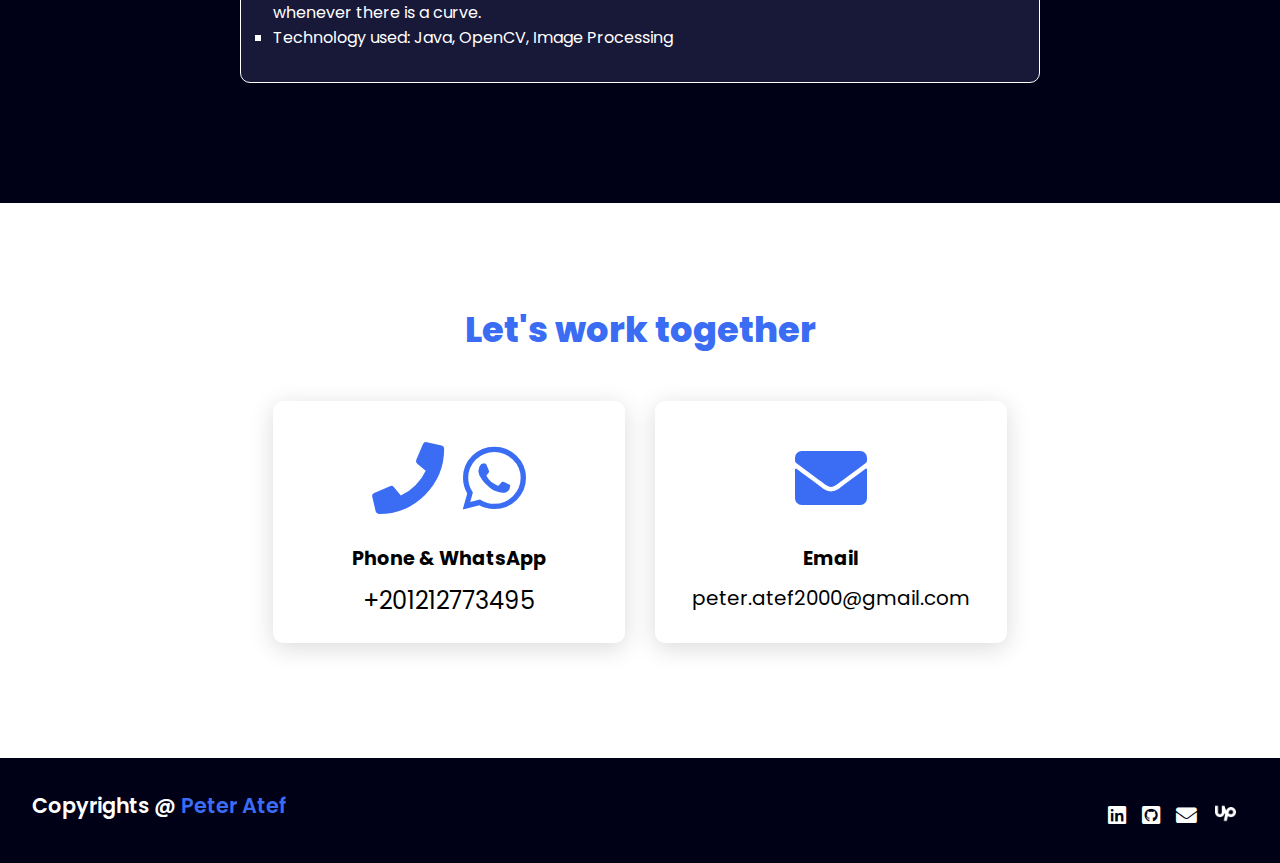
==== commit 7e66a678: "Add Upwork icon and adjust styling" ====
--- a/index.html
+++ b/index.html
@@ -75,8 +75,10 @@
             title="upwork"
             target="_blank"
           >
-            <!-- <i class="fa-brands fa-upwork"></i> -->
-            <i class="upwork">Upwork</i>
+            <!-- <i class="upwork">Upwork</i> -->
+            <div class="upwork_icon_div">
+              <img src="./images/upwork-50.png" alt="upwork" class="upwork_icon">
+            </div>
           </a>
         </div>
       </div>
@@ -936,9 +938,11 @@
           title="upwork"
           target="_blank"
         >
-          <i class="upwork">Upwork</i>
+        <div class="upwork_icon_div">
+          <img src="./images/upwork-50.png" alt="upwork" class="upwork_icon">
+        </div>
         </a>
       </div>
     </footer>
   </body>
-</html>
+</html>--- a/style.css
+++ b/style.css
@@ -105,8 +105,19 @@
   font-size: 1.7em;
   padding-right: 30px;
 }
-.upwork {
+/* .upwork {
   font-size: 0.75em;
+} */
+.upwork_icon{
+  width: 1em;
+  height: 1em;
+  /* margin-top: 30px; */
+}
+.upwork_icon_div{
+  display: inline-block;
+  justify-content: center;
+  align-items: center;
+  margin-top: 0.5em;
 }
 a {
   text-decoration: none;
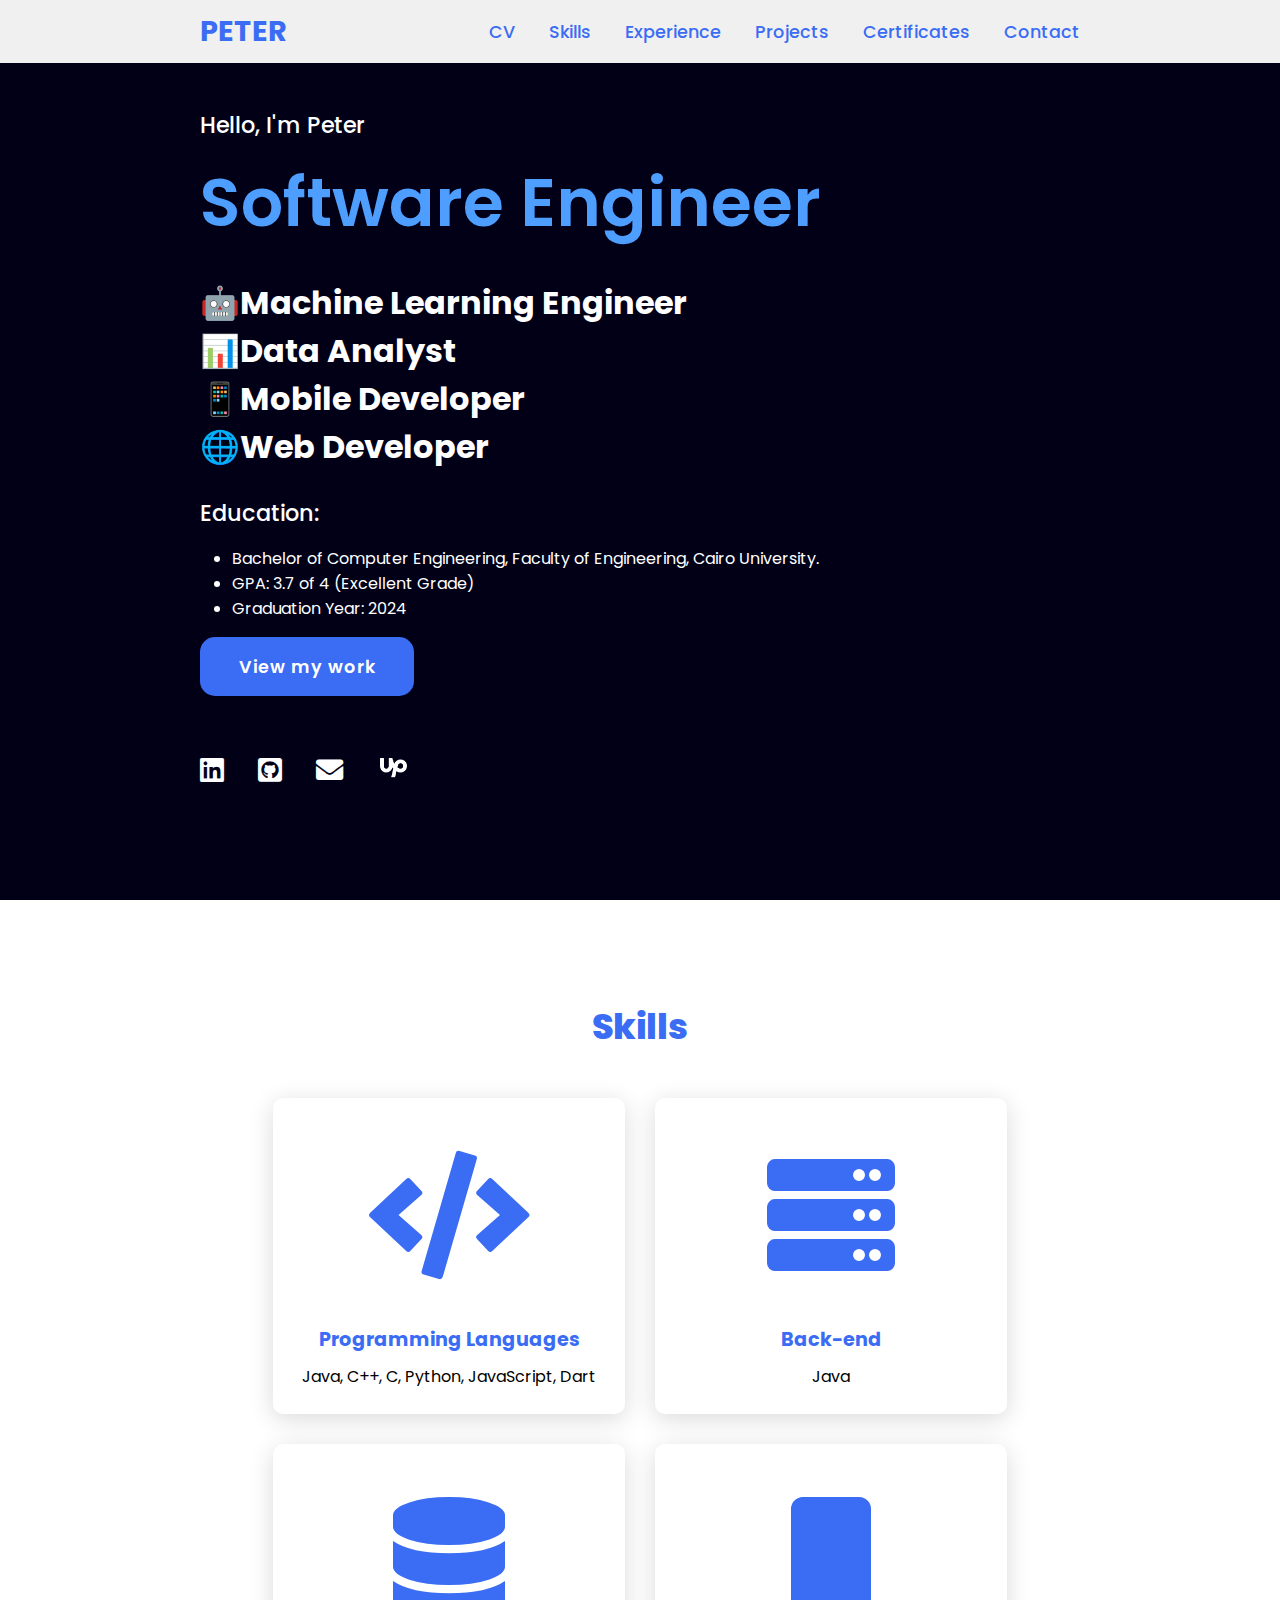
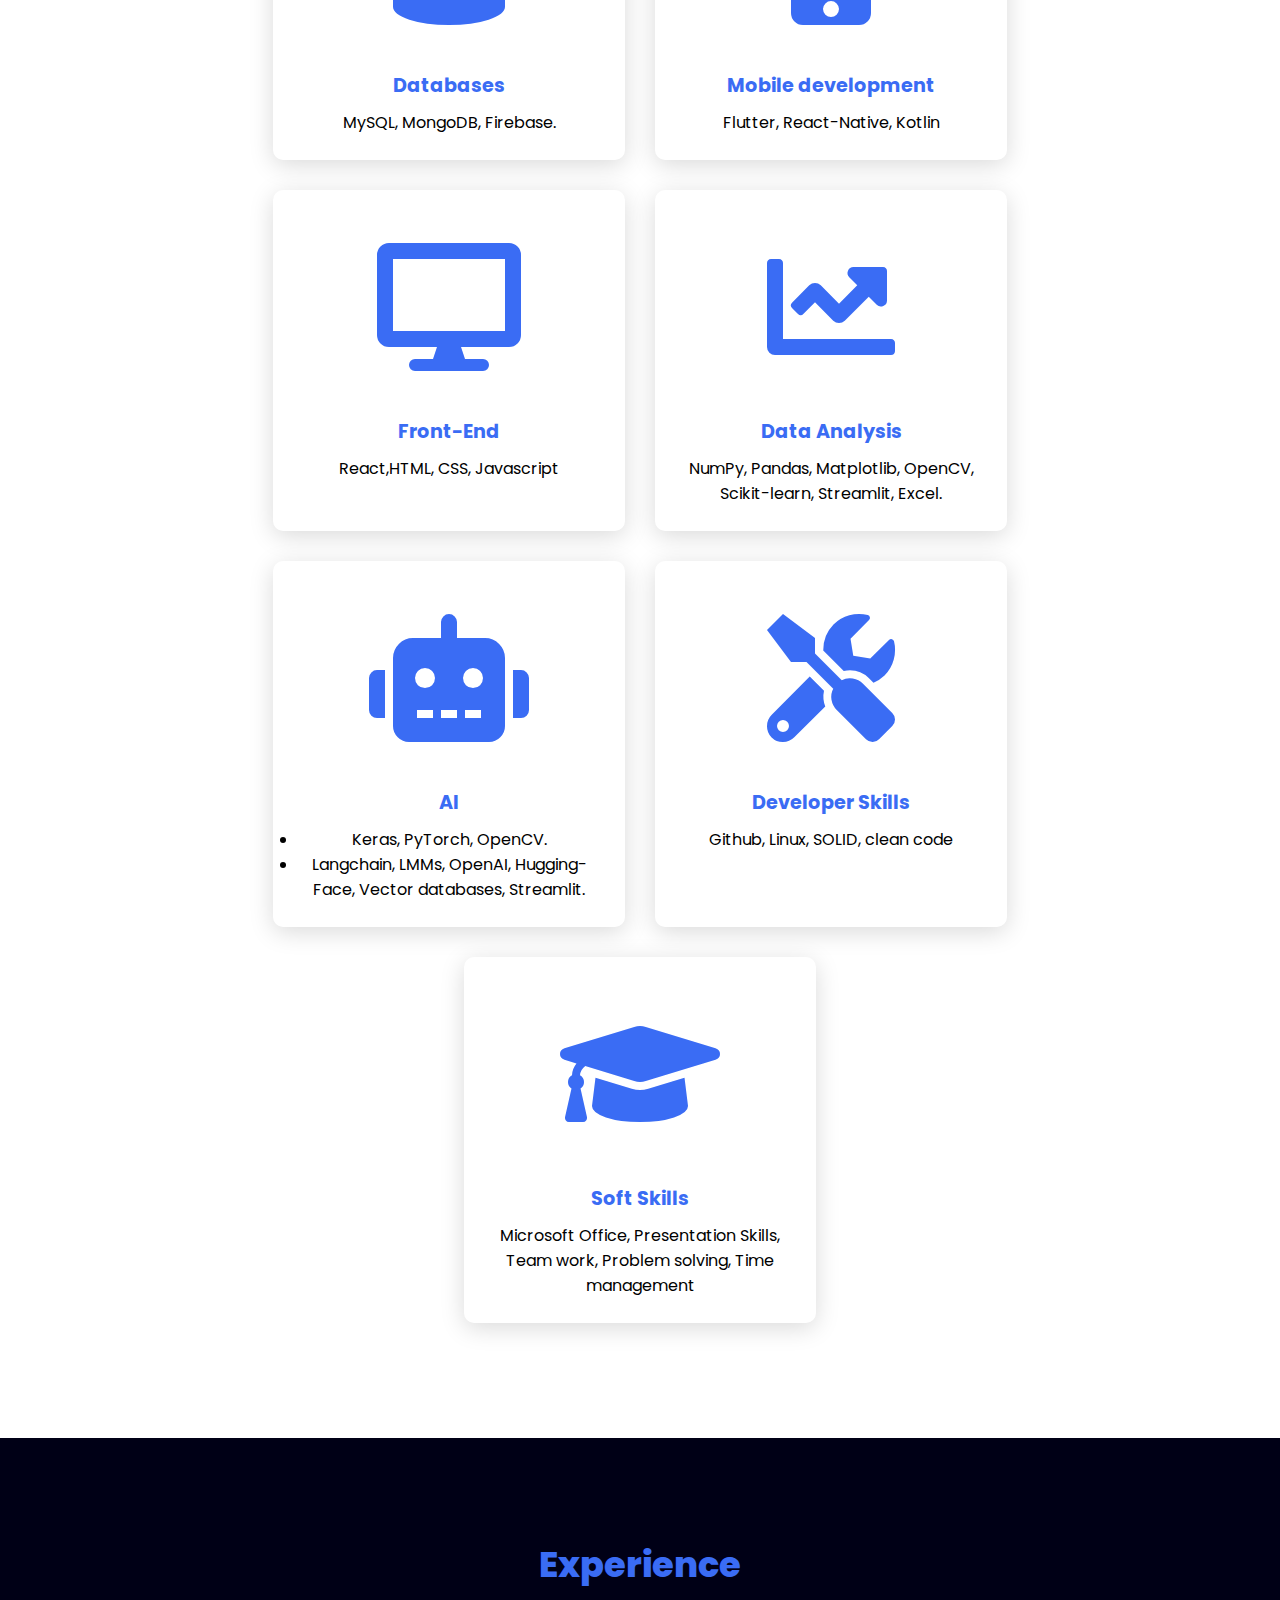
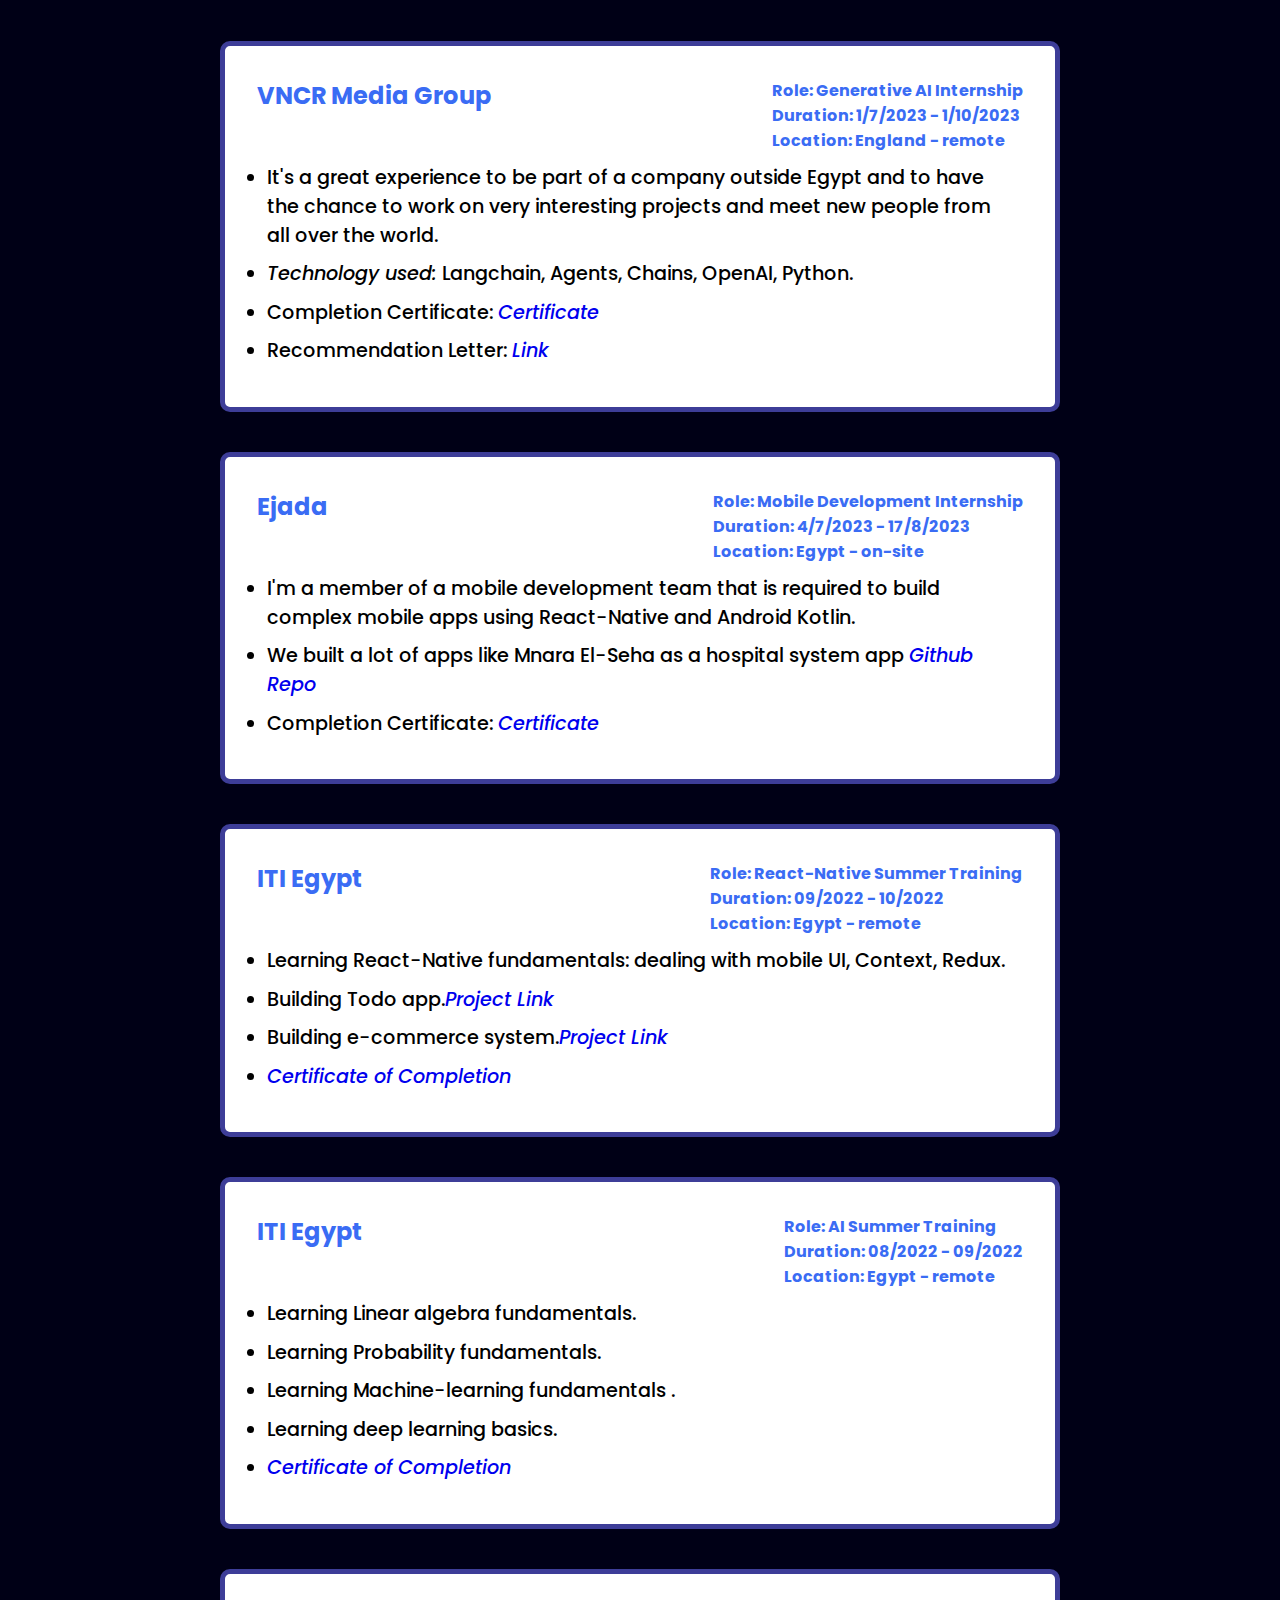
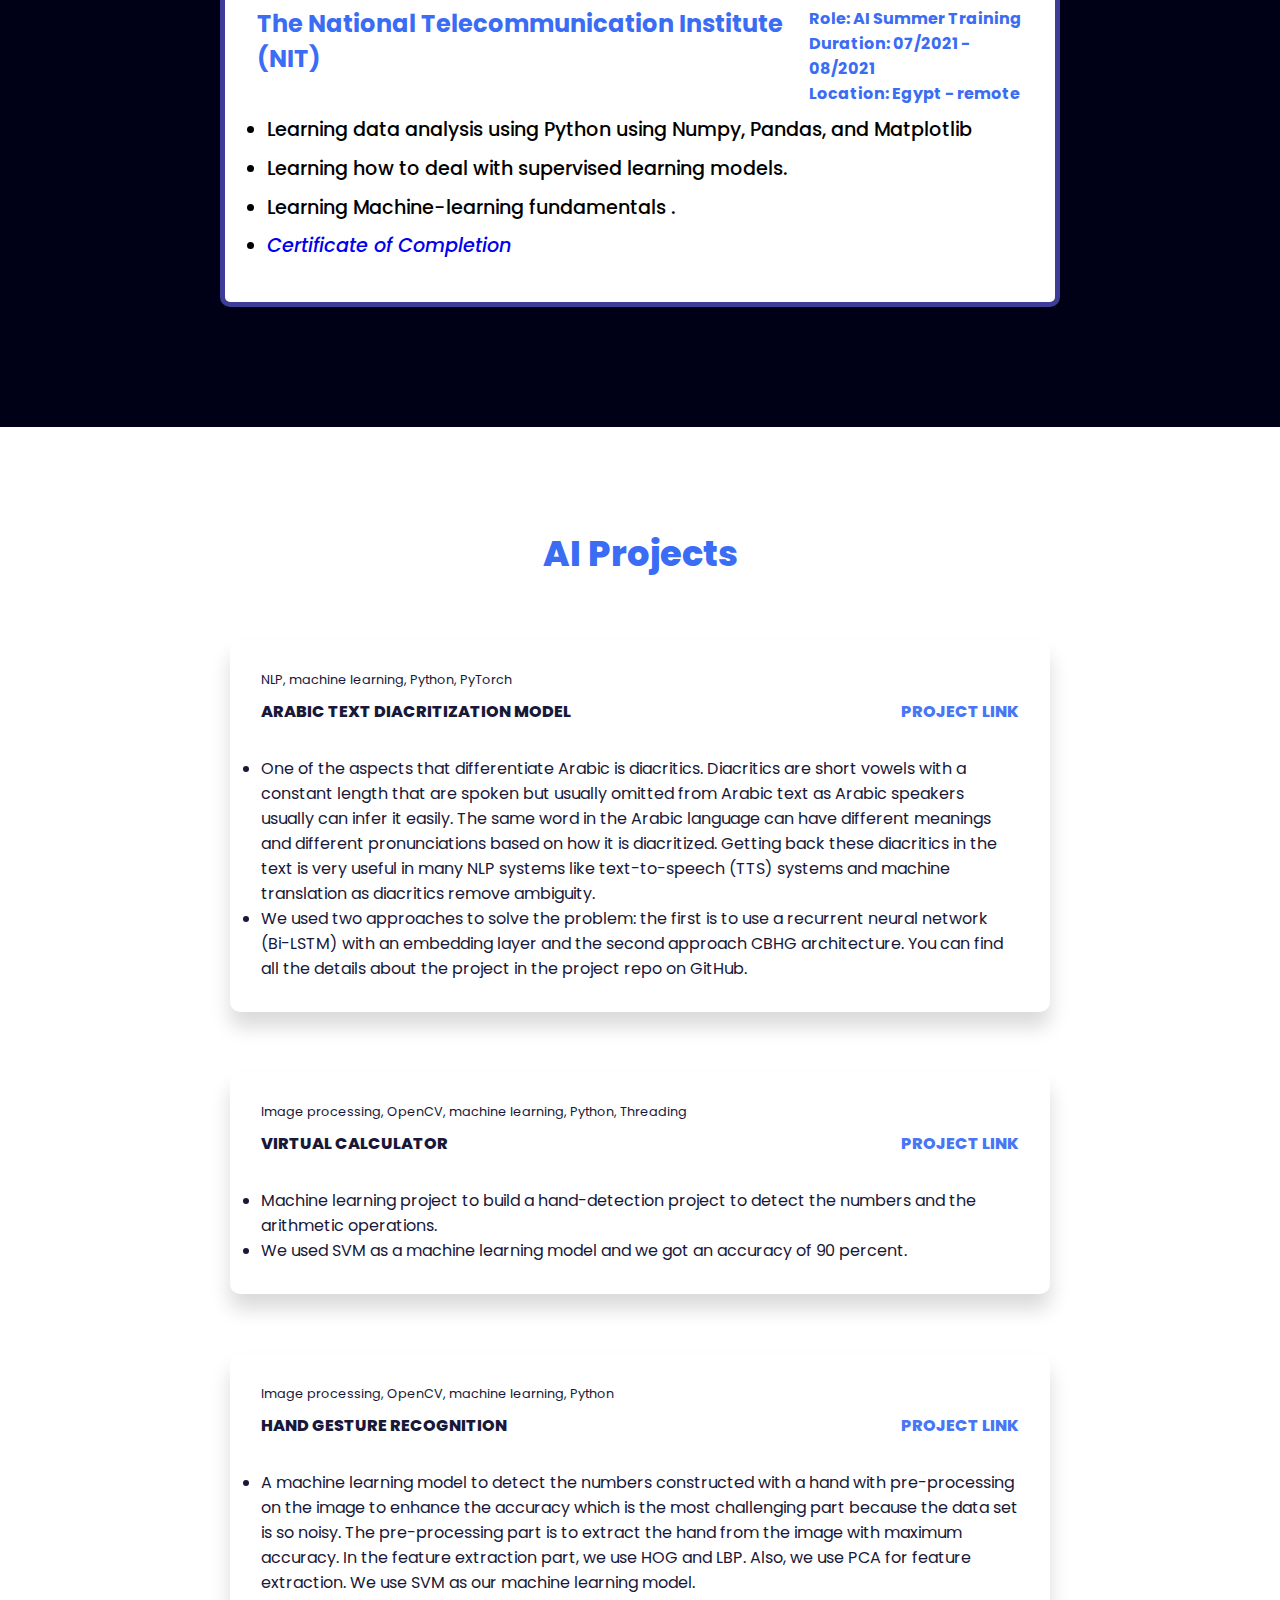
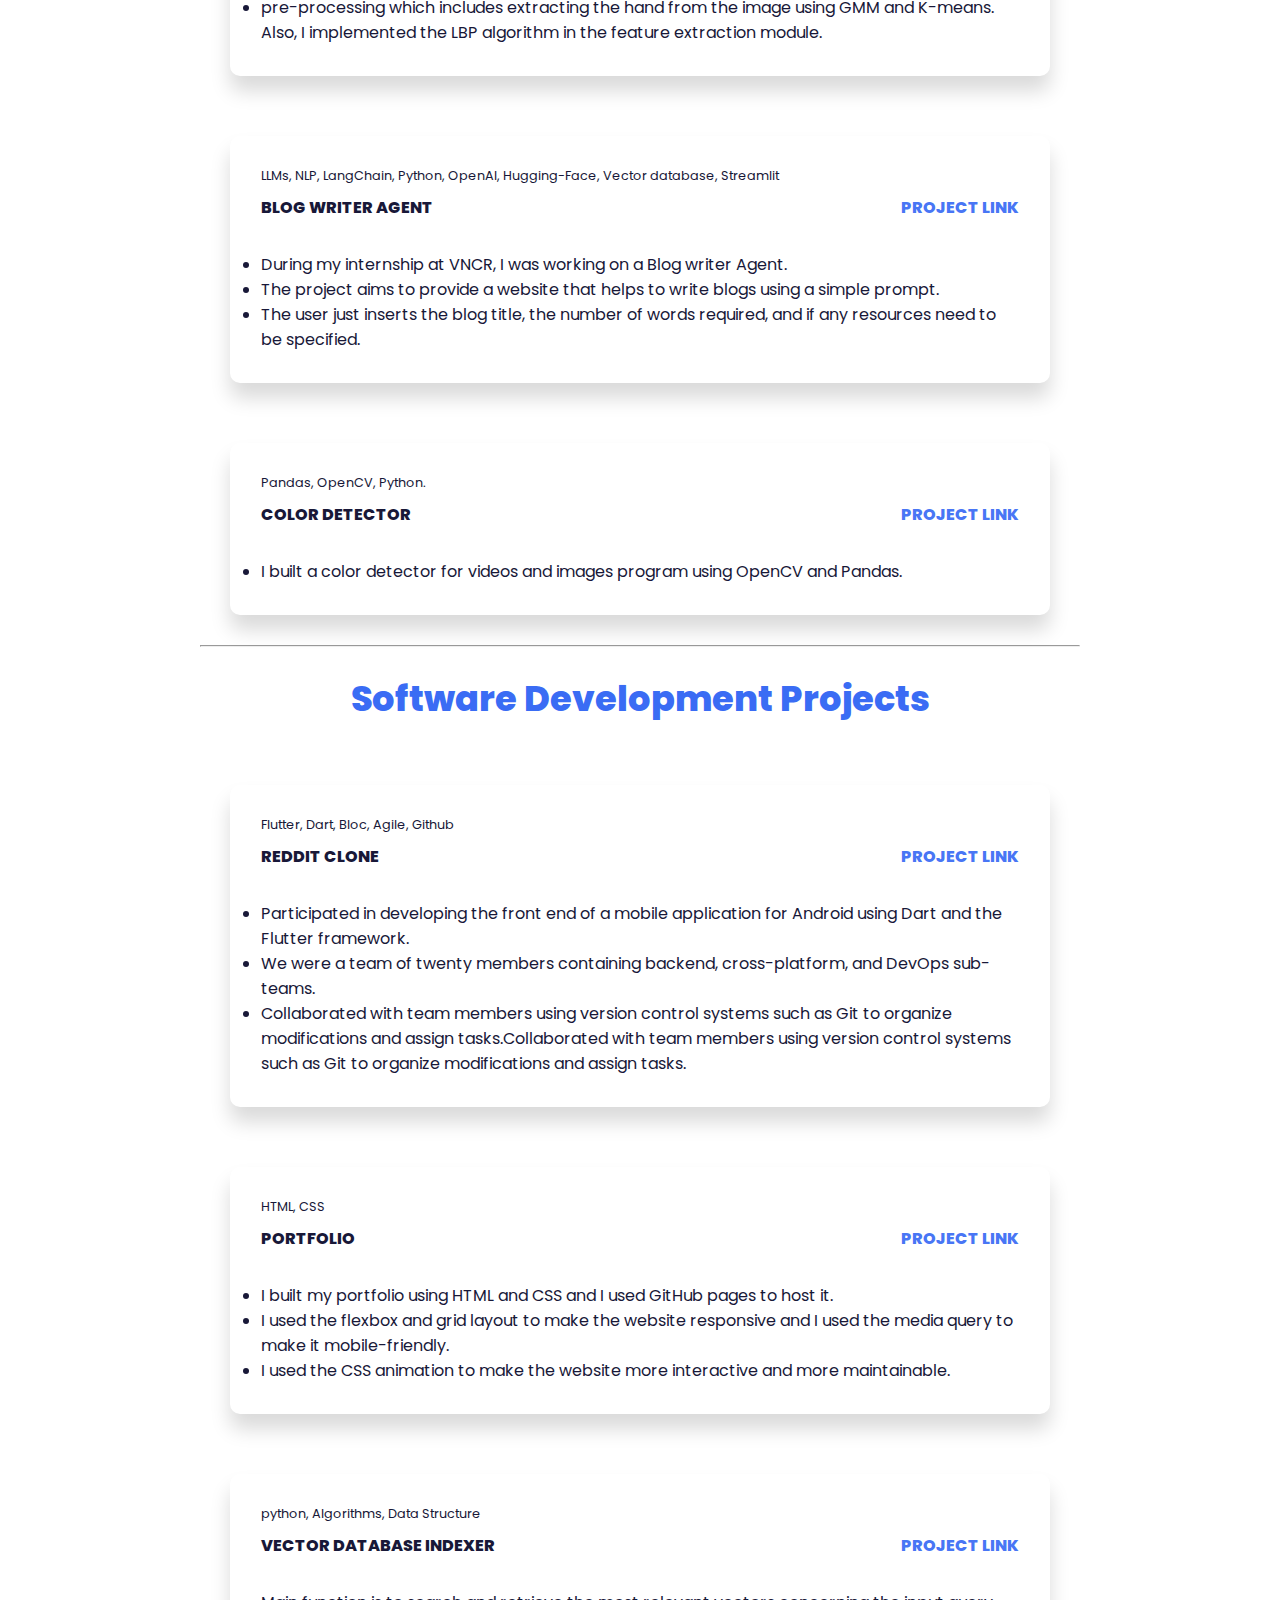
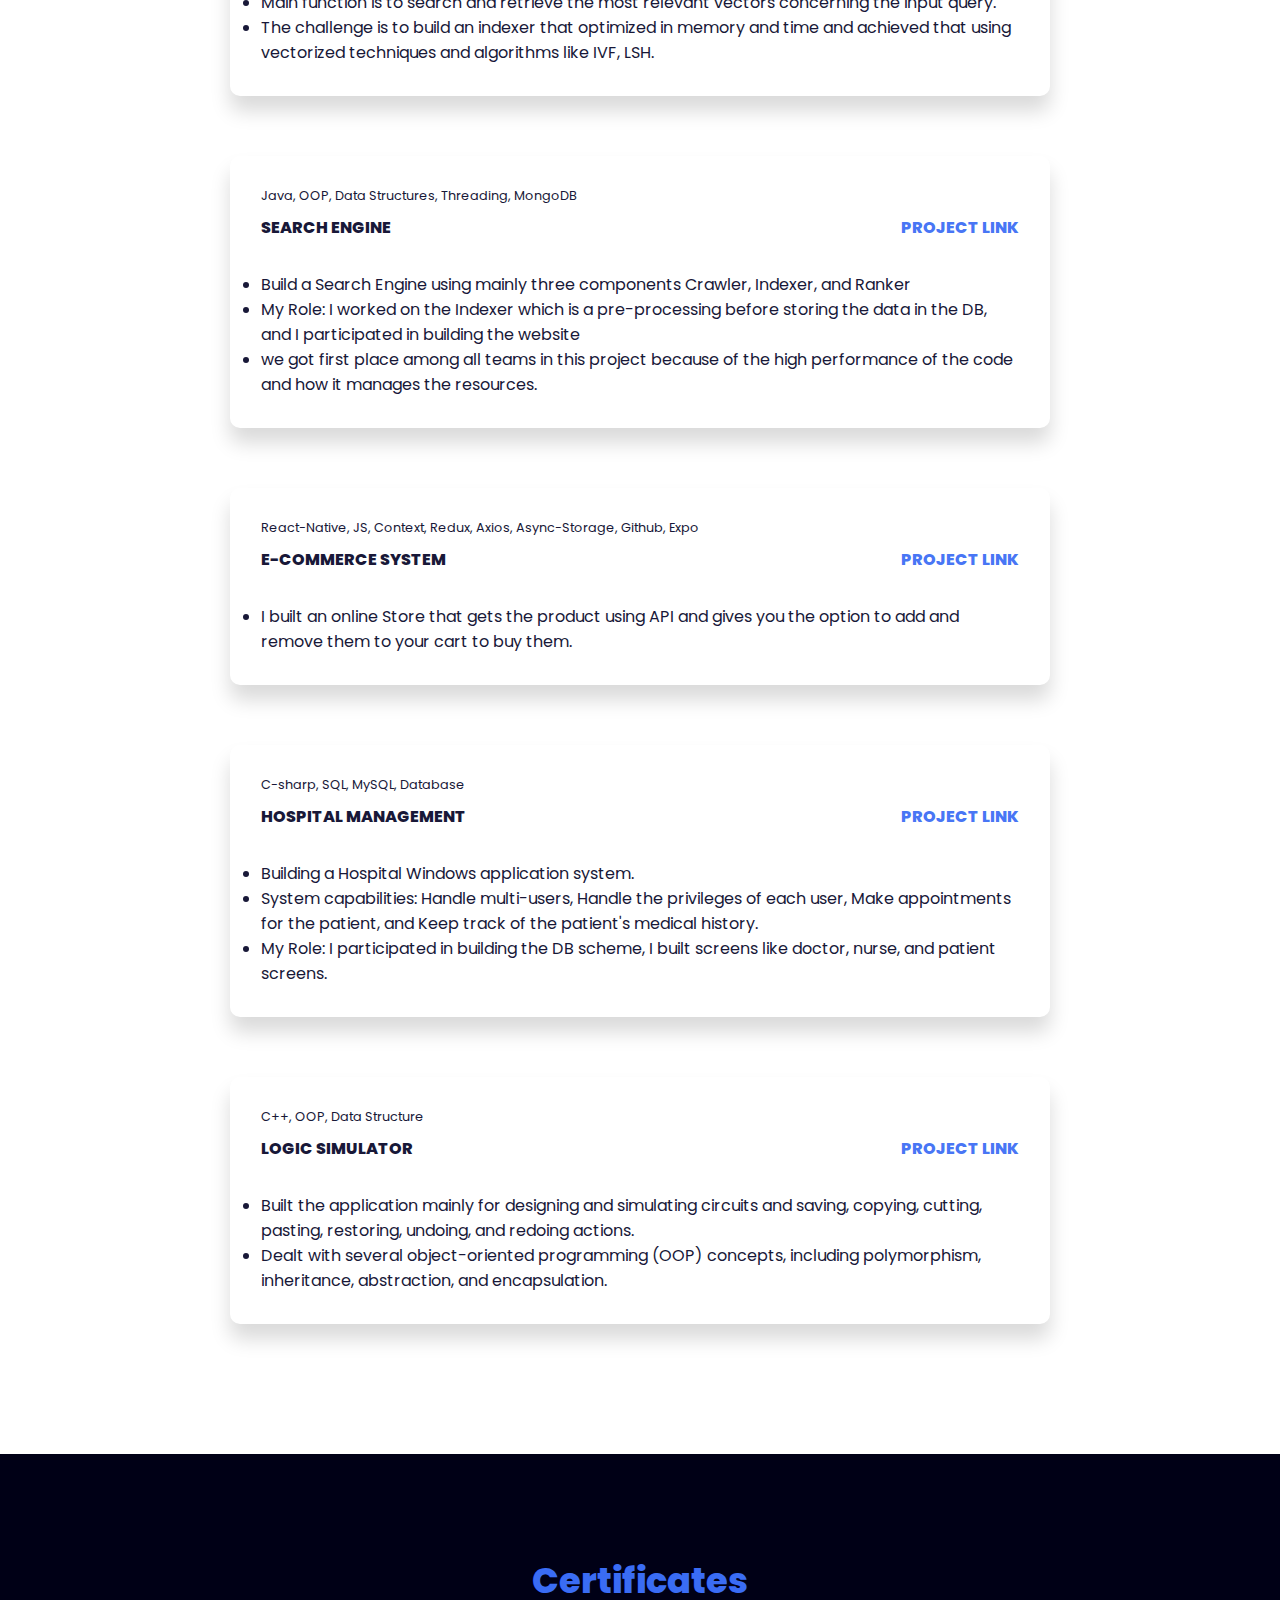
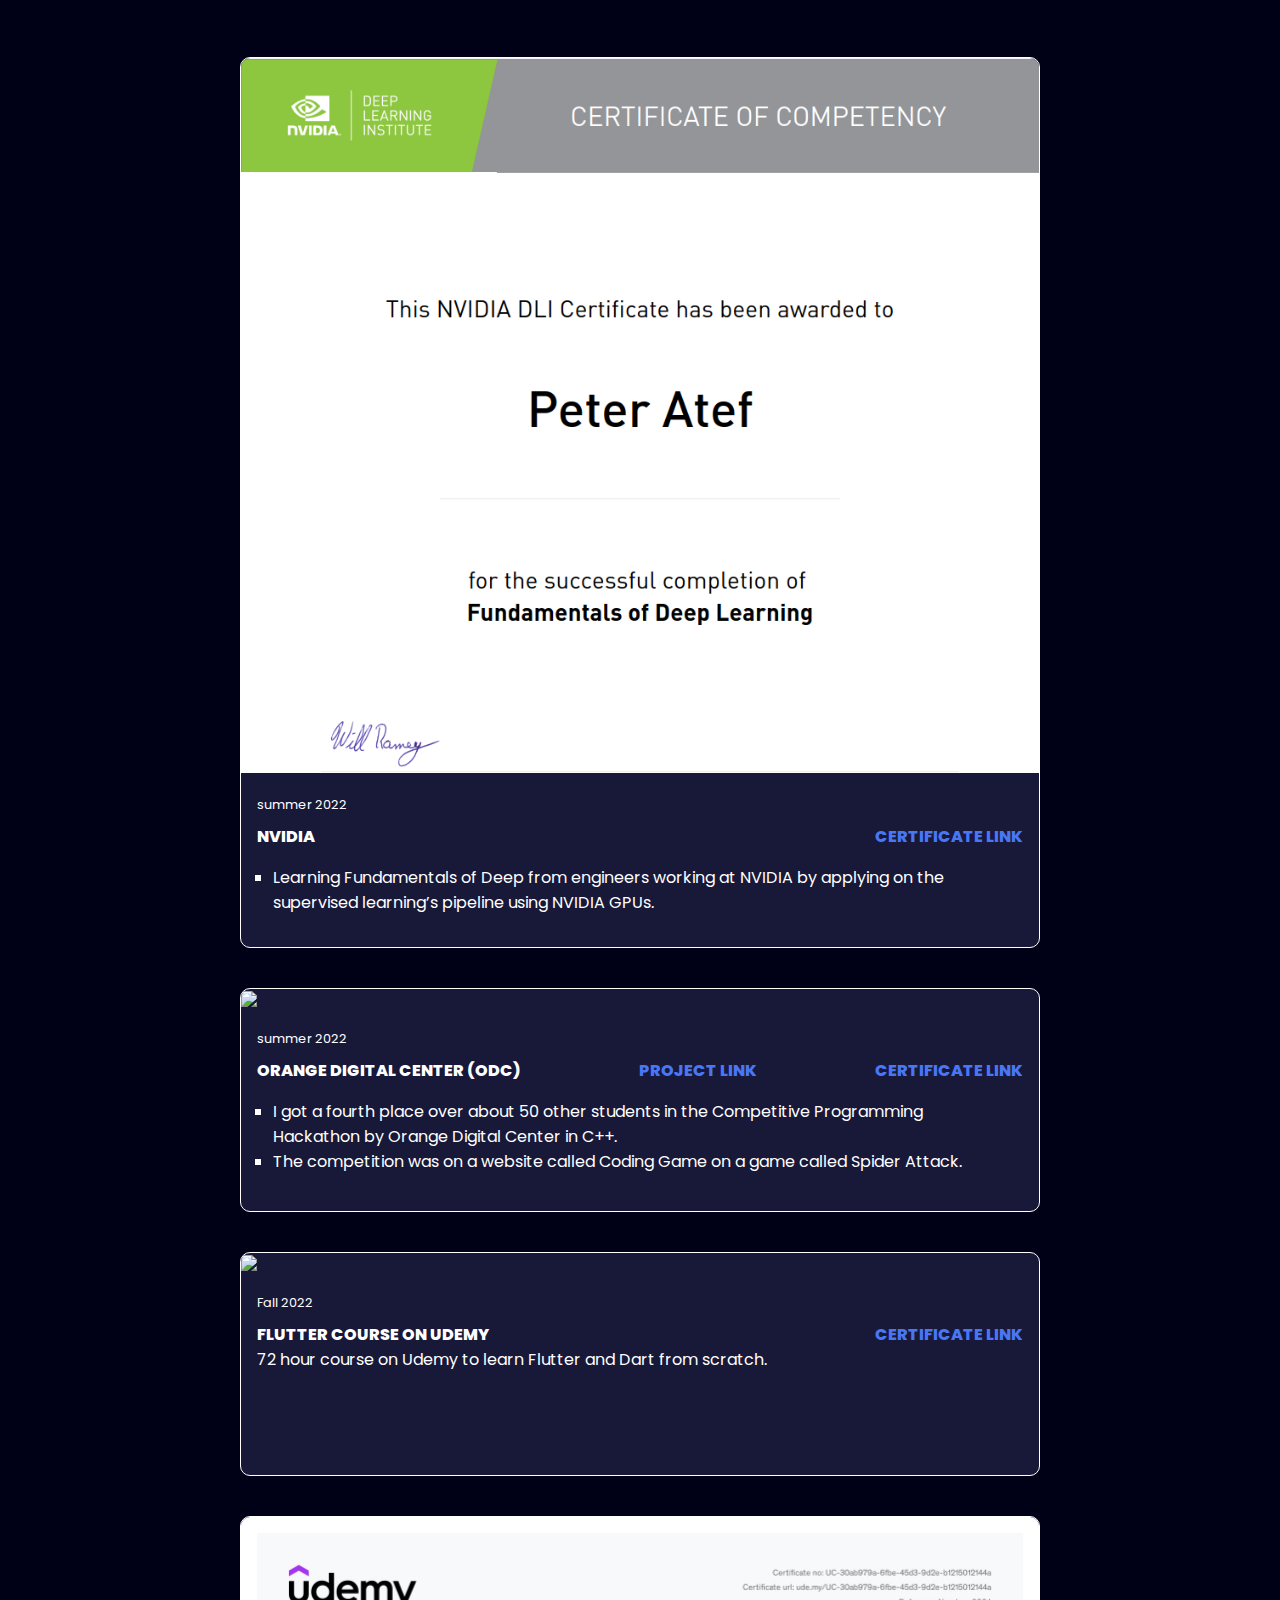
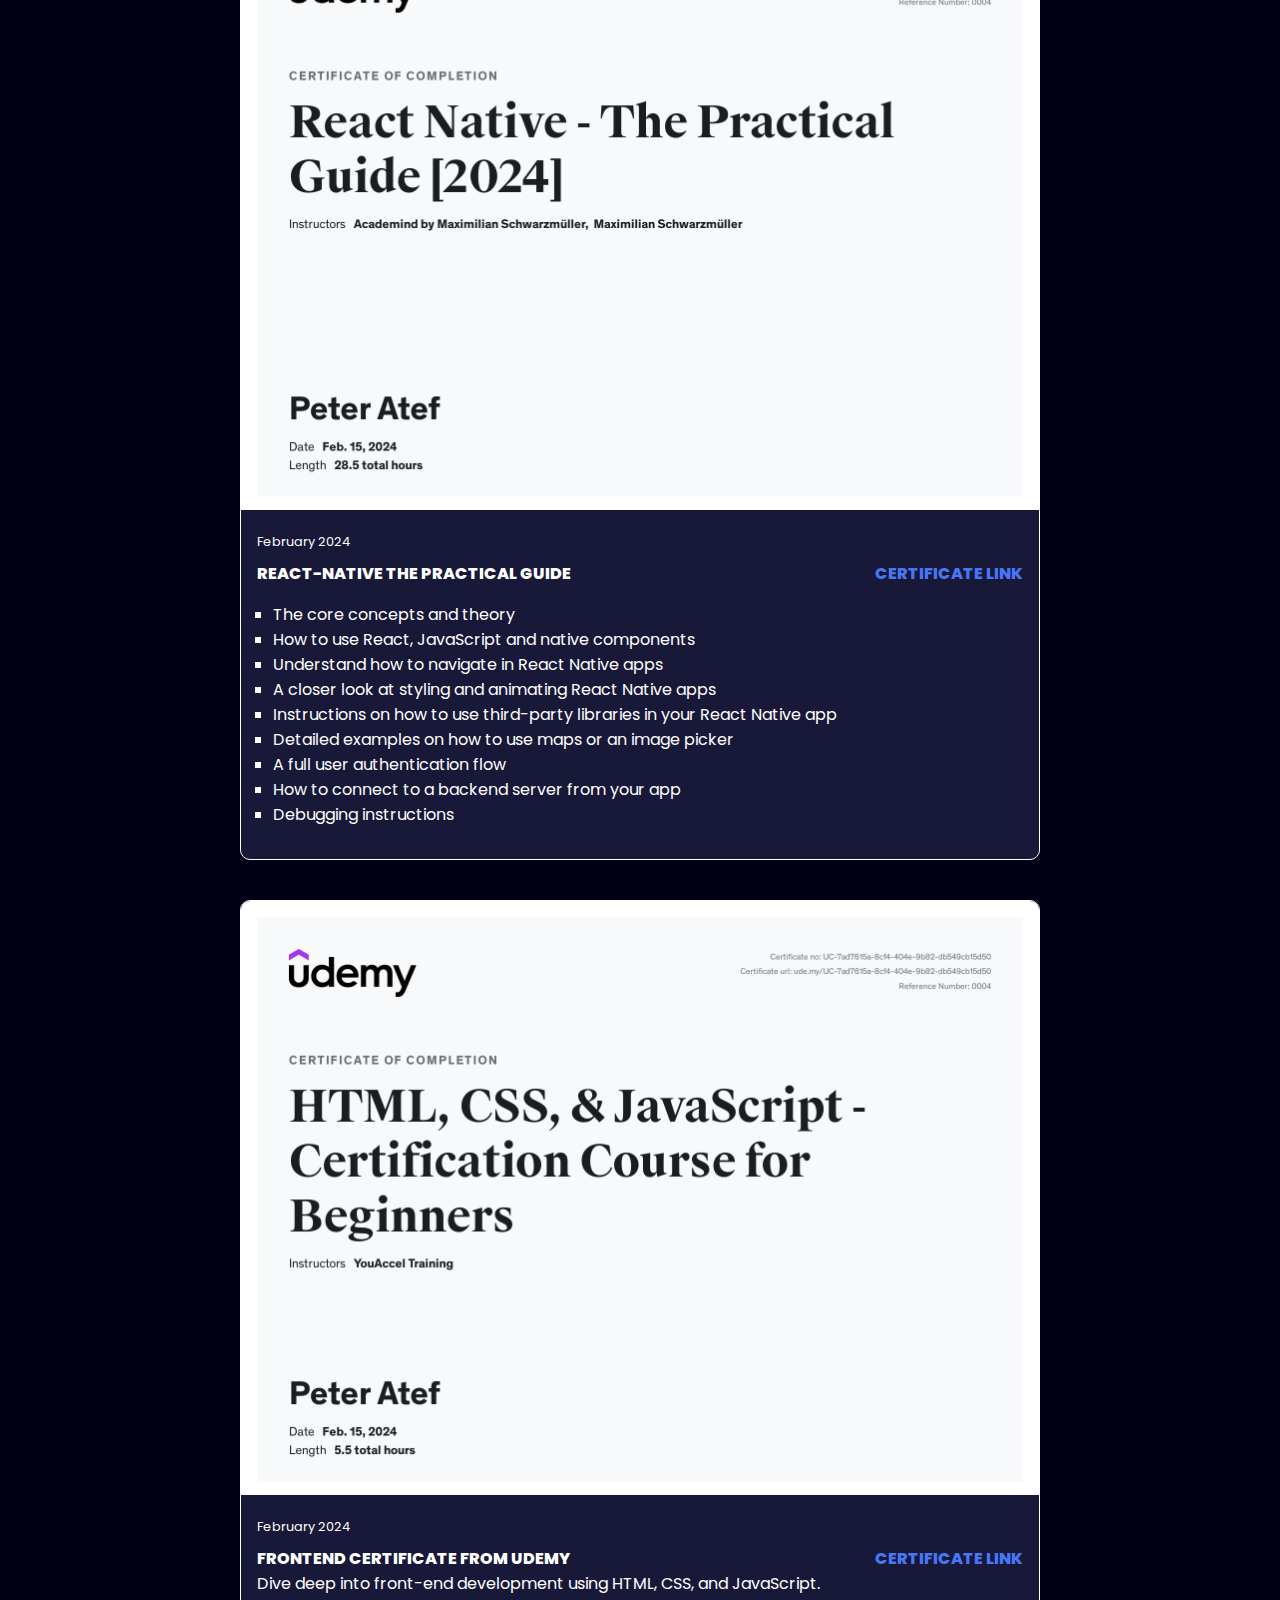
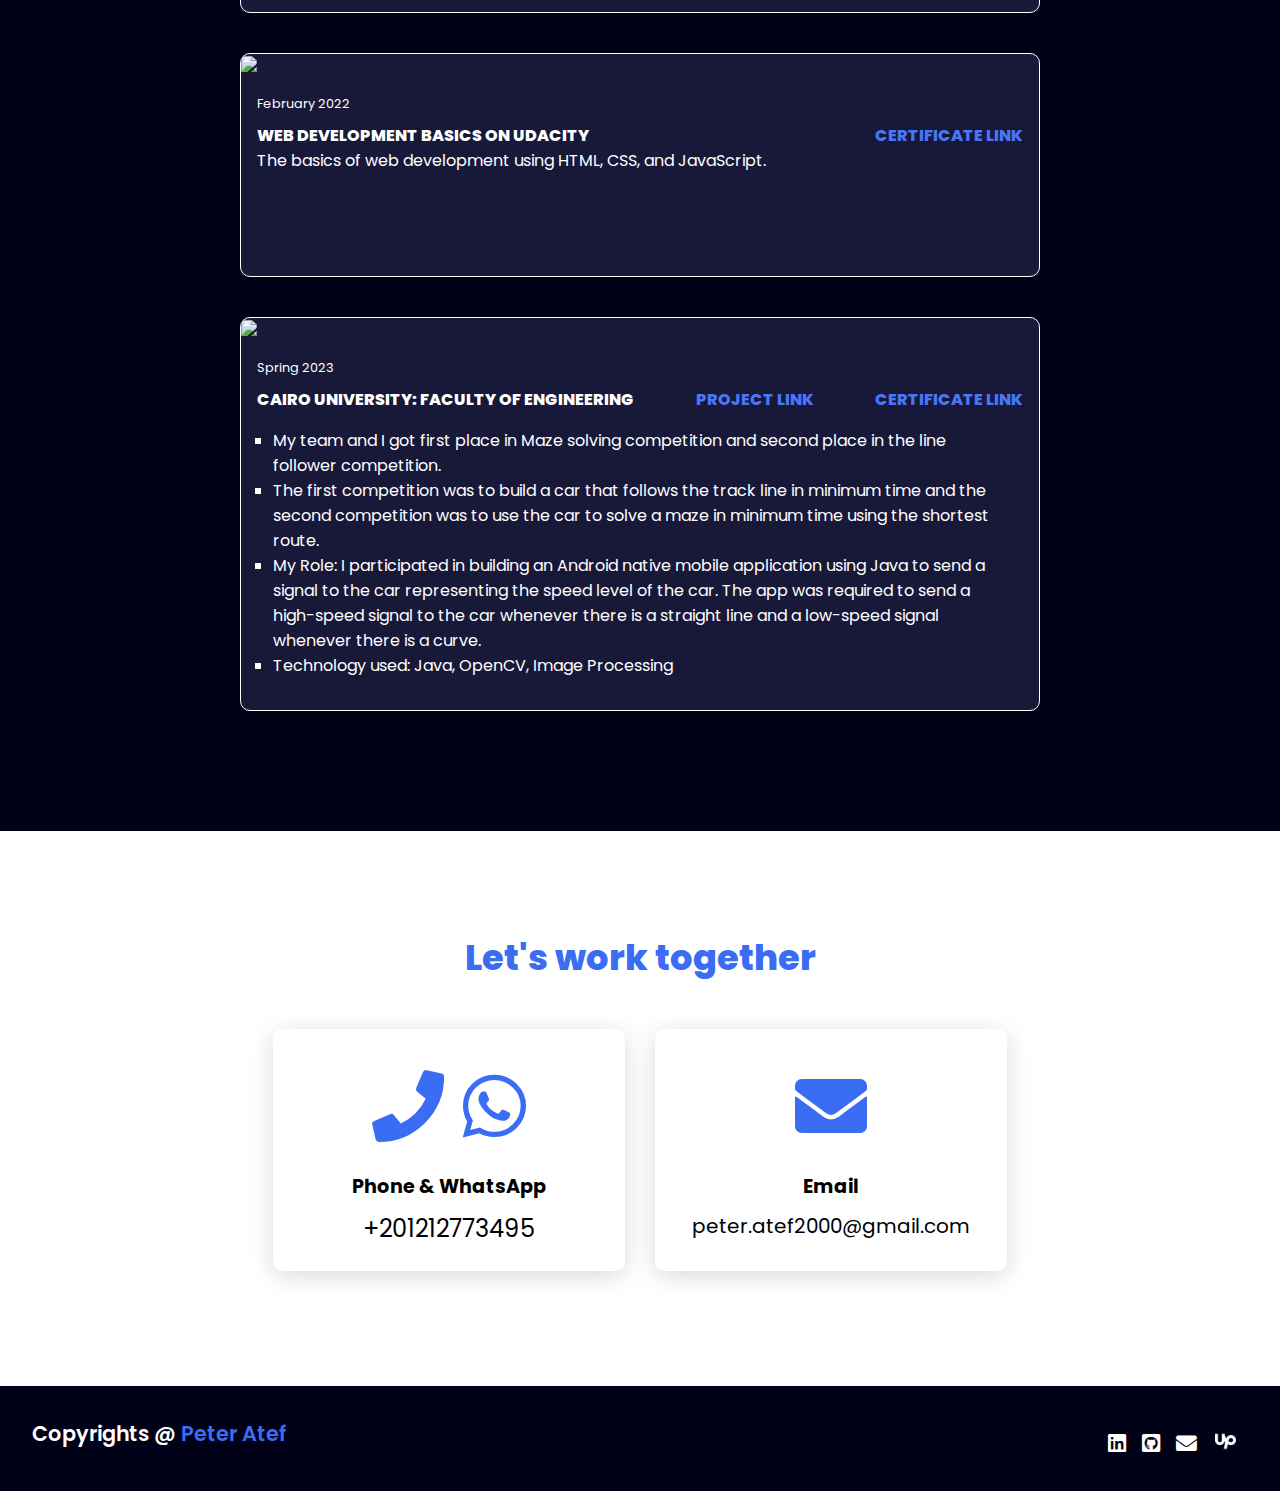
==== commit 5f687055: "Update content structure and responsive styles" ====
--- a/index.html
+++ b/index.html
@@ -10,8 +10,9 @@
     />
     <link rel="stylesheet" href="style.css" />
     <title>Peter Atef</title>
-    <link rel="icon" type="image/x-icon" href="/images/id.JPG" />
+    <link rel="icon" type="image/x-icon" href="/images/id_shallow.png" />
   </head>
+
   <body>
     <header>
       <a href="#" class="logo">Peter</a>
@@ -46,7 +47,7 @@
             Bachelor of Computer Engineering, Faculty of Engineering, Cairo
             University.
           </li>
-          <li>GPA: 3.6 of 4 (Excellent Grade)</li>
+          <li>GPA: 3.7 of 4 (Excellent Grade)</li>
           <li>Graduation Year: 2024</li>
         </ul>
         <a href="#projects" class="main-btn">View my work</a>
@@ -77,7 +78,11 @@
           >
             <!-- <i class="upwork">Upwork</i> -->
             <div class="upwork_icon_div">
-              <img src="./images/upwork-50.png" alt="upwork" class="upwork_icon">
+              <img
+                src="./images/upwork-50.png"
+                alt="upwork"
+                class="upwork_icon"
+              />
             </div>
           </a>
         </div>
@@ -93,7 +98,7 @@
           </div>
           <div class="info">
             <h3>Programming Languages</h3>
-            <p>Java, C++, C, Python, R, JavaScript, Dart</p>
+            <p>Java, C++, C, Python, JavaScript, Dart</p>
             <!-- <img src="./images/c++.jpg" alt="C++" class="programming-lang">
             <img src="./images/python.png" alt="Python" class="programming-lang">
             <img src="./images/Javascript.jpg" alt="JavaScript" class="programming-lang">
@@ -103,6 +108,42 @@
         </div>
         <div class="card">
           <div class="icon">
+            <i class="fa fa-server"></i>
+          </div>
+          <div class="info">
+            <h3>Back-end</h3>
+            <p>Java</p>
+          </div>
+        </div>
+        <div class="card">
+          <div class="icon">
+            <i class="fas fa-database"></i>
+          </div>
+          <div class="info">
+            <h3>Databases</h3>
+            <p>MySQL, MongoDB, Firebase.</p>
+          </div>
+        </div>
+        <div class="card">
+          <div class="icon">
+            <i class="fas fa-mobile"></i>
+          </div>
+          <div class="info">
+            <h3>Mobile development</h3>
+            <p>Flutter, React-Native, Kotlin</p>
+          </div>
+        </div>
+        <div class="card">
+          <div class="icon">
+            <i class="fas fa-desktop"></i>
+          </div>
+          <div class="info">
+            <h3>Front-End</h3>
+            <p>React,HTML, CSS, Javascript</p>
+          </div>
+        </div>
+        <div class="card">
+          <div class="icon">
             <i class="fas fa-chart-line"></i>
           </div>
           <div class="info">
@@ -119,39 +160,16 @@
           <div class="info">
             <h3>AI</h3>
             <ul>
-              <li>Keras, PyTorch, OpenCV.</li>
               <li>
-                Langchain, LMMs, OpenAI, Hugging Face, Vector databases,
-                Streamlit.
+                <p>Keras, PyTorch, OpenCV.</p>
+              </li>
+              <li>
+                <p>
+                  Langchain, LMMs, OpenAI, Hugging-Face, Vector databases,
+                  Streamlit.
+                </p>
               </li>
             </ul>
-          </div>
-        </div>
-        <div class="card">
-          <div class="icon">
-            <i class="fas fa-mobile"></i>
-          </div>
-          <div class="info">
-            <h3>Mobile development:</h3>
-            <p>Flutter, React-Native, Kotlin.</p>
-          </div>
-        </div>
-        <div class="card">
-          <div class="icon">
-            <i class="fas fa-desktop"></i>
-          </div>
-          <div class="info">
-            <h3>Web development:</h3>
-            <p>HTML, CSS, PHP, Javascript, Laravel</p>
-          </div>
-        </div>
-        <div class="card">
-          <div class="icon">
-            <i class="fas fa-database"></i>
-          </div>
-          <div class="info">
-            <h3>Databases:</h3>
-            <p>MySQL, MongoDB, Firebase.</p>
           </div>
         </div>
         <div class="card">
@@ -159,8 +177,8 @@
             <i class="fas fa-tools"></i>
           </div>
           <div class="info">
-            <h3>Developer Skills:</h3>
-            Github, Linux, SOLID, clean code
+            <h3>Developer Skills</h3>
+            <p>Github, Linux, SOLID, clean code</p>
           </div>
         </div>
         <div class="card">
@@ -168,11 +186,11 @@
             <i class="fas fa-graduation-cap"></i>
           </div>
           <div class="info">
-            <h3>Soft Skills:</h3>
-           
-                Microsoft Office, Presentation Skills, Team work, Problem solving,
-                Time management
-     
+            <h3>Soft Skills</h3>
+            <p>
+              Microsoft Office, Presentation Skills, Team work, Problem solving,
+              Time management
+            </p>
           </div>
         </div>
       </div>
@@ -386,7 +404,7 @@
     </section>
     <!-- projects -->
     <section class="projects" id="projects">
-      <h2 class="title">Machine Learning Projects</h2>
+      <h2 class="title">AI Projects</h2>
       <div class="content">
         <div class="project-card">
           <div class="project-info">
@@ -482,6 +500,38 @@
         </div>
         <div class="project-card">
           <div class="project-info">
+            <p class="project-category">
+              LLMs, NLP, LangChain, Python, OpenAI, Hugging-Face, Vector
+              database, Streamlit
+            </p>
+            <strong class="project-title">
+              <span>Blog Writer Agent</span>
+              <a
+                href="https://github.com/EngPeterAtef/Writer_Agent"
+                class="more-details"
+                target="_blank"
+                >Project Link</a
+              >
+            </strong>
+          </div>
+          <ul>
+            <li>
+              During my internship at VNCR, I was working on a Blog writer
+              Agent.
+            </li>
+            <li>
+              The project aims to provide a website that helps to write blogs
+              using a simple prompt.
+            </li>
+            <li>
+              The user just inserts the blog title, the number of words
+              required, and if any resources need to be specified.
+            </li>
+          </ul>
+        </div>
+
+        <div class="project-card">
+          <div class="project-info">
             <p class="project-category">Pandas, OpenCV, Python.</p>
             <strong class="project-title">
               <span>Color detector</span>
@@ -506,7 +556,7 @@
       <br />
       <h2 class="title">Software Development Projects</h2>
       <div class="content">
-        <div class="project-card">
+        <!-- <div class="project-card">
           <div class="project-info">
             <p class="project-category">
               Unity, Agile, Python, C sharp, machine learning, Github
@@ -531,35 +581,7 @@
               the game environment.
             </li>
           </ul>
-        </div>
-        <div class="project-card">
-          <div class="project-info">
-            <p class="project-category">HTML, CSS</p>
-            <strong class="project-title">
-              <span>Portfolio</span>
-              <a
-                href="https://github.com/EngPeterAtef/engpeteratef.github.io"
-                class="more-details"
-                target="_blank"
-                >Project Link</a
-              >
-            </strong>
-          </div>
-          <ul>
-            <li>
-              I built my portfolio using HTML and CSS and I used GitHub pages to
-              host it.
-            </li>
-            <li>
-              I used the flexbox and grid layout to make the website responsive
-              and I used the media query to make it mobile-friendly.
-            </li>
-            <li>
-              I used the CSS animation to make the website more interactive and
-              more maintainable.
-            </li>
-          </ul>
-        </div>
+        </div> -->
         <div class="project-card">
           <div class="project-info">
             <p class="project-category">Flutter, Dart, Bloc, Agile, Github</p>
@@ -592,6 +614,90 @@
         </div>
         <div class="project-card">
           <div class="project-info">
+            <p class="project-category">HTML, CSS</p>
+            <strong class="project-title">
+              <span>Portfolio</span>
+              <a
+                href="https://github.com/EngPeterAtef/engpeteratef.github.io"
+                class="more-details"
+                target="_blank"
+                >Project Link</a
+              >
+            </strong>
+          </div>
+          <ul>
+            <li>
+              I built my portfolio using HTML and CSS and I used GitHub pages to
+              host it.
+            </li>
+            <li>
+              I used the flexbox and grid layout to make the website responsive
+              and I used the media query to make it mobile-friendly.
+            </li>
+            <li>
+              I used the CSS animation to make the website more interactive and
+              more maintainable.
+            </li>
+          </ul>
+        </div>
+        <div class="project-card">
+          <div class="project-info">
+            <p class="project-category">python, Algorithms, Data Structure</p>
+            <strong class="project-title">
+              <span>Vector Database Indexer</span>
+              <a
+                href="https://github.com/Senior-Team-2023/vector-database-index"
+                class="more-details"
+                target="_blank"
+                >Project Link</a
+              >
+            </strong>
+          </div>
+          <ul>
+            <li>
+              Main function is to search and retrieve the most relevant vectors
+              concerning the input query.
+            </li>
+            <li>
+              The challenge is to build an indexer that optimized in memory and
+              time and achieved that using vectorized techniques and algorithms
+              like IVF, LSH.
+            </li>
+          </ul>
+        </div>
+        <div class="project-card">
+          <div class="project-info">
+            <p class="project-category">
+              Java, OOP, Data Structures, Threading, MongoDB
+            </p>
+            <strong class="project-title">
+              <span>Search Engine</span>
+              <a
+                href="https://github.com/EngPeterAtef/SearchEngine.git"
+                class="more-details"
+                target="_blank"
+                >Project Link</a
+              >
+            </strong>
+          </div>
+          <ul>
+            <li>
+              Build a Search Engine using mainly three components Crawler,
+              Indexer, and Ranker
+            </li>
+            <li>
+              My Role: I worked on the Indexer which is a pre-processing before
+              storing the data in the DB, and I participated in building the
+              website
+            </li>
+            <li>
+              we got first place among all teams in this project because of the
+              high performance of the code and how it manages the resources.
+            </li>
+          </ul>
+        </div>
+        <div class="project-card">
+          <div class="project-info">
             <p class="project-category">
               React-Native, JS, Context, Redux, Axios, Async-Storage, Github,
               Expo
@@ -615,37 +721,6 @@
         </div>
         <div class="project-card">
           <div class="project-info">
-            <p class="project-category">
-              Java, OOP, Data Structures, Threading, MongoDB
-            </p>
-            <strong class="project-title">
-              <span>Search Engine</span>
-              <a
-                href="https://github.com/EngPeterAtef/SearchEngine.git"
-                class="more-details"
-                target="_blank"
-                >Project Link</a
-              >
-            </strong>
-          </div>
-          <ul>
-            <li>
-              Build a Search Engine using mainly three components Crawler,
-              Indexer, and Ranker
-            </li>
-            <li>
-              My Role: I worked on the Indexer which is a pre-processing before
-              storing the data in the DB, and I participated in building the
-              website
-            </li>
-            <li>
-              we got first place among all teams in this project because of the
-              high performance of the code and how it manages the resources.
-            </li>
-          </ul>
-        </div>
-        <div class="project-card">
-          <div class="project-info">
             <p class="project-category">C-sharp, SQL, MySQL, Database</p>
             <strong class="project-title">
               <span>Hospital management</span>
@@ -672,26 +747,27 @@
         </div>
         <div class="project-card">
           <div class="project-info">
-            <p class="project-category">python, Algorithms, Data Structure</p>
-            <strong class="project-title">
-              <span>Vector Database Indexer</span>
-              <a
-                href="https://github.com/Senior-Team-2023/vector-database-index"
-                class="more-details"
-                target="_blank"
-                >Project Link</a
-              >
-            </strong>
-          </div>
-          <ul>
-            <li>
-              Main function is to search and retrieve the most relevant vectors
-              concerning the input query.
-            </li>
-            <li>
-              The challenge is to build an indexer that optimized in memory and
-              time and achieved that using vectorized techniques and algorithms
-              like IVF, LSH.
+            <p class="project-category">C++, OOP, Data Structure</p>
+            <strong class="project-title">
+              <span>Logic Simulator</span>
+              <a
+                href="https://github.com/EngPeterAtef/LogicCircuitSimulator"
+                class="more-details"
+                target="_blank"
+                >Project Link</a
+              >
+            </strong>
+          </div>
+          <ul>
+            <li>
+              Built the application mainly for designing and simulating circuits
+              and saving, copying, cutting, pasting, restoring, undoing, and
+              redoing actions.
+            </li>
+            <li>
+              Dealt with several object-oriented programming (OOP) concepts,
+              including polymorphism, inheritance, abstraction, and
+              encapsulation.
             </li>
           </ul>
         </div>
@@ -704,8 +780,9 @@
         target="_blank"
         class="more-details"
         title="Click to view all certificates"
-        ><h2 class="title">Certificates</h2></a
       >
+        <h2 class="title">Certificates</h2>
+      </a>
       <div class="content">
         <div class="certificate-card">
           <div class="certificate-image">
@@ -724,8 +801,9 @@
             </strong>
             <ul>
               <li>
-                Learning Fundamentals of Deep from engineers working at NVIDIA by
-                applying on the supervised learning’s pipeline using NVIDIA GPUs.
+                Learning Fundamentals of Deep from engineers working at NVIDIA
+                by applying on the supervised learning’s pipeline using NVIDIA
+                GPUs.
               </li>
             </ul>
           </div>
@@ -938,11 +1016,15 @@
           title="upwork"
           target="_blank"
         >
-        <div class="upwork_icon_div">
-          <img src="./images/upwork-50.png" alt="upwork" class="upwork_icon">
-        </div>
+          <div class="upwork_icon_div">
+            <img
+              src="./images/upwork-50.png"
+              alt="upwork"
+              class="upwork_icon"
+            />
+          </div>
         </a>
       </div>
     </footer>
   </body>
-</html>+</html>
--- a/style.css
+++ b/style.css
@@ -48,7 +48,7 @@
   min-height: 100vh;
   display: flex;
   align-items: center;
-  background: url(images/back4.png) no-repeat;
+  background: url(images/back6.png) no-repeat;
   background-size: cover;
   background-position: center;
   background-attachment: fixed;
@@ -77,11 +77,13 @@
   margin-top: 10px;
   margin-bottom: 30px;
 }
+
 .main ul {
   color: #fff;
   font-size: 1em;
   margin: 1em 1em 1em 2em;
 }
+
 .main-btn {
   color: #fff;
   background-color: #3a6cf4;
@@ -100,25 +102,29 @@
   background-color: #0a49f6;
   transform: scale(1.1);
 }
+
 .social-icons a {
   color: #fff;
   font-size: 1.7em;
   padding-right: 30px;
 }
+
 /* .upwork {
   font-size: 0.75em;
 } */
-.upwork_icon{
+.upwork_icon {
   width: 1em;
   height: 1em;
   /* margin-top: 30px; */
 }
-.upwork_icon_div{
+
+.upwork_icon_div {
   display: inline-block;
   justify-content: center;
   align-items: center;
   margin-top: 0.5em;
 }
+
 a {
   text-decoration: none;
 }
@@ -148,6 +154,7 @@
   flex-direction: row;
   flex-wrap: wrap;
 }
+
 .card {
   background-color: #fff;
   width: 22em;
@@ -182,6 +189,7 @@
 .certificate {
   background-color: #000016;
 }
+
 .experience {
   background-color: #000016;
 }
@@ -189,6 +197,7 @@
 .certificate .content {
   margin-top: 30px;
 }
+
 /* .experience .content{
     margin: 30px;
 } */
@@ -209,6 +218,7 @@
   margin: 30px;
   transition: 0.7s ease;
 }
+
 .certificate-card {
   background-color: #181838;
   border: 1px solid #fff;
@@ -221,13 +231,16 @@
   color: #fff;
   display: inline-block;
 }
+
 .certificate-card ul {
   list-style: square;
   padding: 1em;
 }
+
 .project-card ul {
   padding: 1em;
 }
+
 .exp-card {
   background-color: #fff;
   border: 5px solid #3d3d98;
@@ -243,9 +256,11 @@
 .project-card:hover {
   transform: scale(1.1);
 }
+
 .certificate-card:hover {
   transform: scale(1.1);
 }
+
 .exp-card:hover {
   transform: scale(1.1);
 }
@@ -267,6 +282,7 @@
   margin-top: 10px;
   color: #181838;
 }
+
 .certificate-card:hover .certificate-image {
   opacity: 0.9;
 }
@@ -296,11 +312,13 @@
   text-decoration: none;
   color: #4876f5;
 }
+
 .exp-title {
   color: #3a6cf4;
   display: flex;
   justify-content: space-between;
 }
+
 .exp-title div {
   display: flex;
   align-items: start;
@@ -312,14 +330,17 @@
   font-weight: 700;
   color: #3a6cf4;
 }
+
 .exp-description {
   font-size: 1.2em;
   font-weight: 500;
   color: #000;
 }
+
 .exp-description li {
   margin: 0.5em;
 }
+
 .more-details:hover {
   color: #601cfc;
 }
@@ -357,11 +378,13 @@
   font-size: 1.3em;
   padding: 0 12px 0 0;
 }
+
 .positions {
   font-weight: bold;
   font-size: 2em;
   color: #fff;
 }
+
 @media (max-width: 1023px) {
   header {
     padding: 12px 20px;
@@ -391,23 +414,50 @@
   .content {
     align-items: center;
   }
-}
+
+  .card {
+    width: 18em;
+  }
+
+  .card .icon {
+    font-size: 6em;
+  }
+
+  .info h3 {
+    color: #3a6cf4;
+    font-size: 1.1em;
+    font-weight: 700;
+    margin: 10px;
+  }
+
+  .info p {
+    font-size: 1em;
+  }
+}
+
 @media (max-width: 900px) {
   body {
     font-size: 0.95em;
   }
-}
+
+  .card {
+    width: 15em;
+  }
+}
+
 @media (max-width: 700px) {
   body {
     font-size: 0.75em;
   }
+
   .main {
-    background: url(images/back4.png) no-repeat;
+    background: url(images/back6.png) no-repeat;
     background-size: contain;
     background-position: center;
     background-attachment: fixed;
     background-color: #010017;
   }
+
   .main-content h2 {
     font-size: 0.8em;
   }
@@ -415,24 +465,48 @@
   .main-content h3 {
     font-size: 1.4em;
   }
+
   .navigation a {
     padding-left: 5px;
   }
-}
+
+  .card {
+    width: 15em;
+  }
+
+  .card .icon {
+    font-size: 4em;
+  }
+
+  .info h3 {
+    color: #3a6cf4;
+    font-size: 1em;
+    font-weight: 700;
+    margin: 10px;
+  }
+
+  .info p {
+    font-size: 0.7em;
+  }
+}
+
 @media (max-width: 628px) {
   body {
     font-size: 0.7em;
   }
 }
+
 @media (max-width: 592px) {
   body {
     font-size: 0.69em;
   }
 }
+
 @media (max-width: 550px) {
   body {
     font-size: 0.65em;
   }
+
   /* .positions {
     font-size: 1.25em;
   }
@@ -443,11 +517,31 @@
     align-items: center;
     justify-content: center;
   }
+
   footer {
     display: flex;
     flex-direction: column;
     align-items: center;
   }
+
+  .card {
+    width: 10em;
+  }
+
+  .card .icon {
+    font-size: 1.5em;
+  }
+
+  .info h3 {
+    color: #3a6cf4;
+    font-size: 0.75em;
+    font-weight: 700;
+    margin: 10px;
+  }
+
+  .info p {
+    font-size: 0.5em;
+  }
 }
 
 @media (max-width: 300px) {
@@ -455,11 +549,13 @@
     background: none;
     background-color: #010017;
   }
+
   .navigation a {
     padding-left: 2px;
   }
 }
+
 .programming-lang {
   width: 6em;
   height: 4em;
-}
+}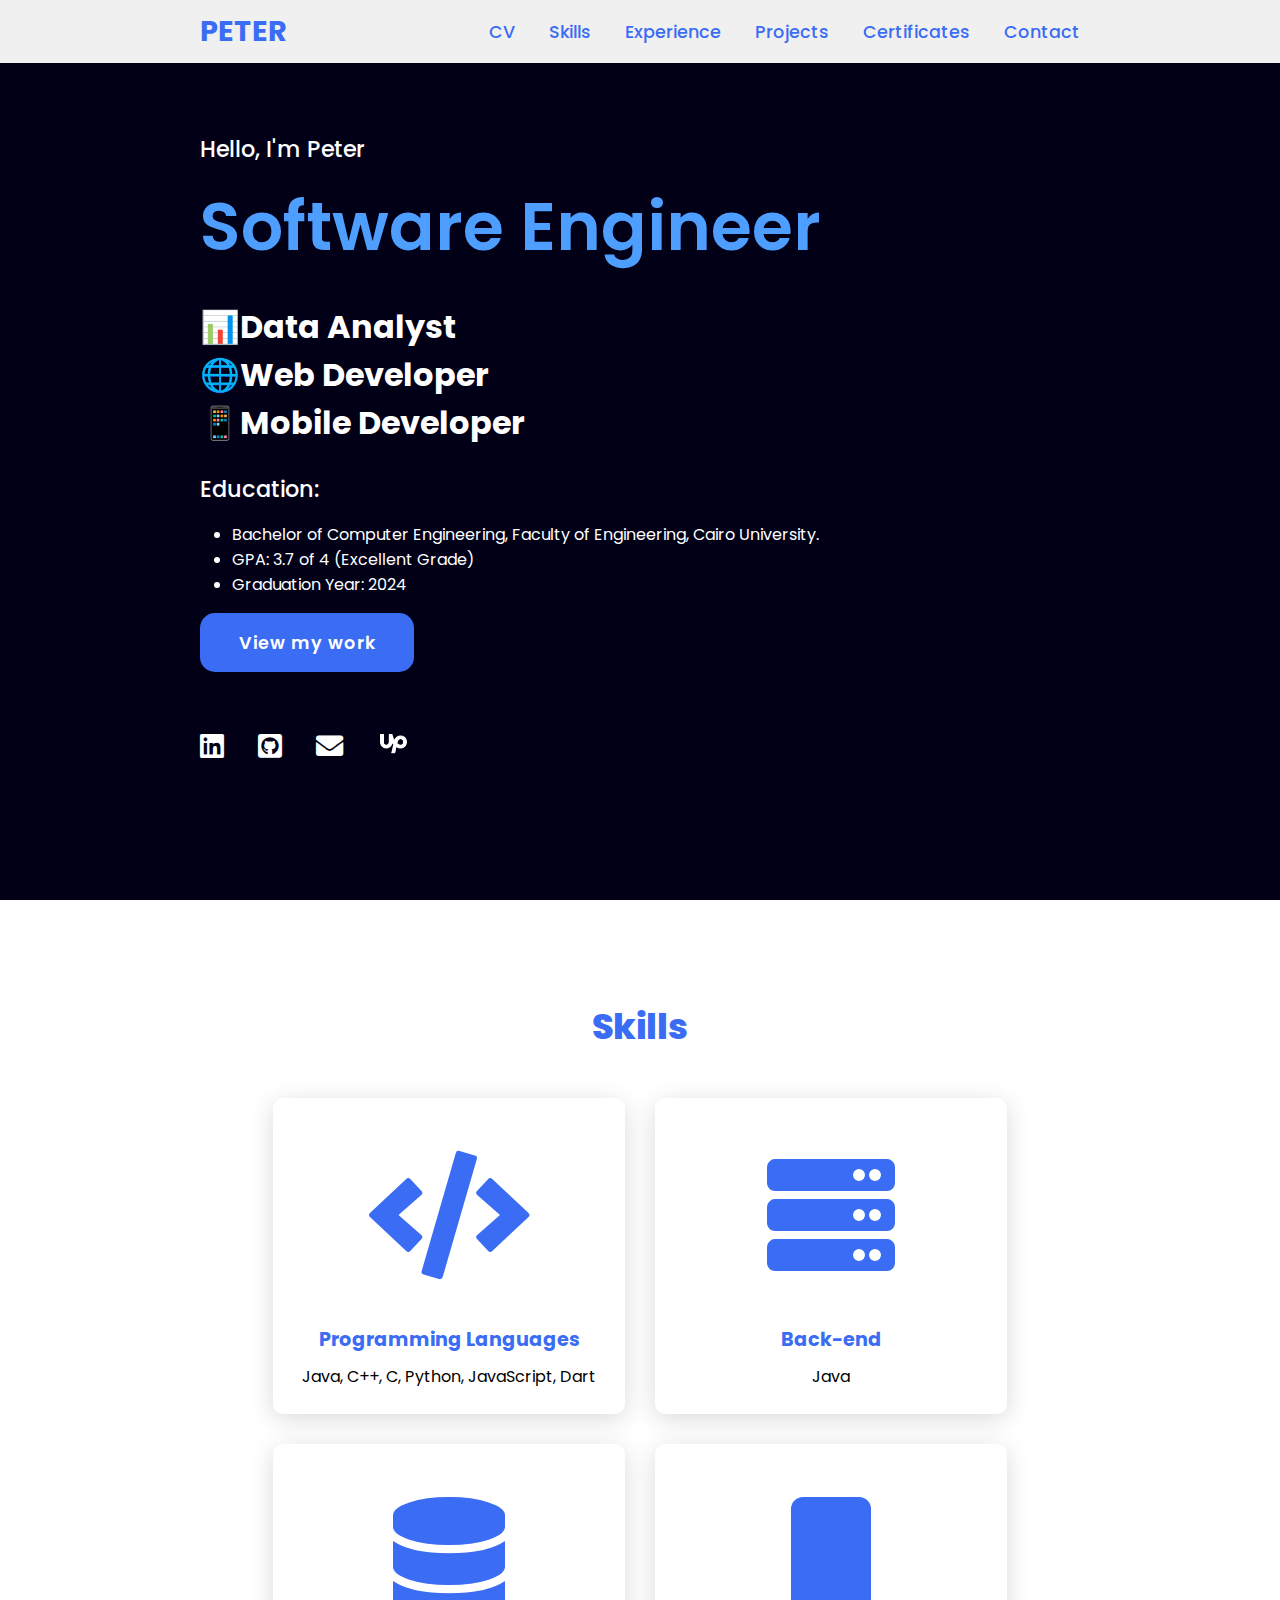
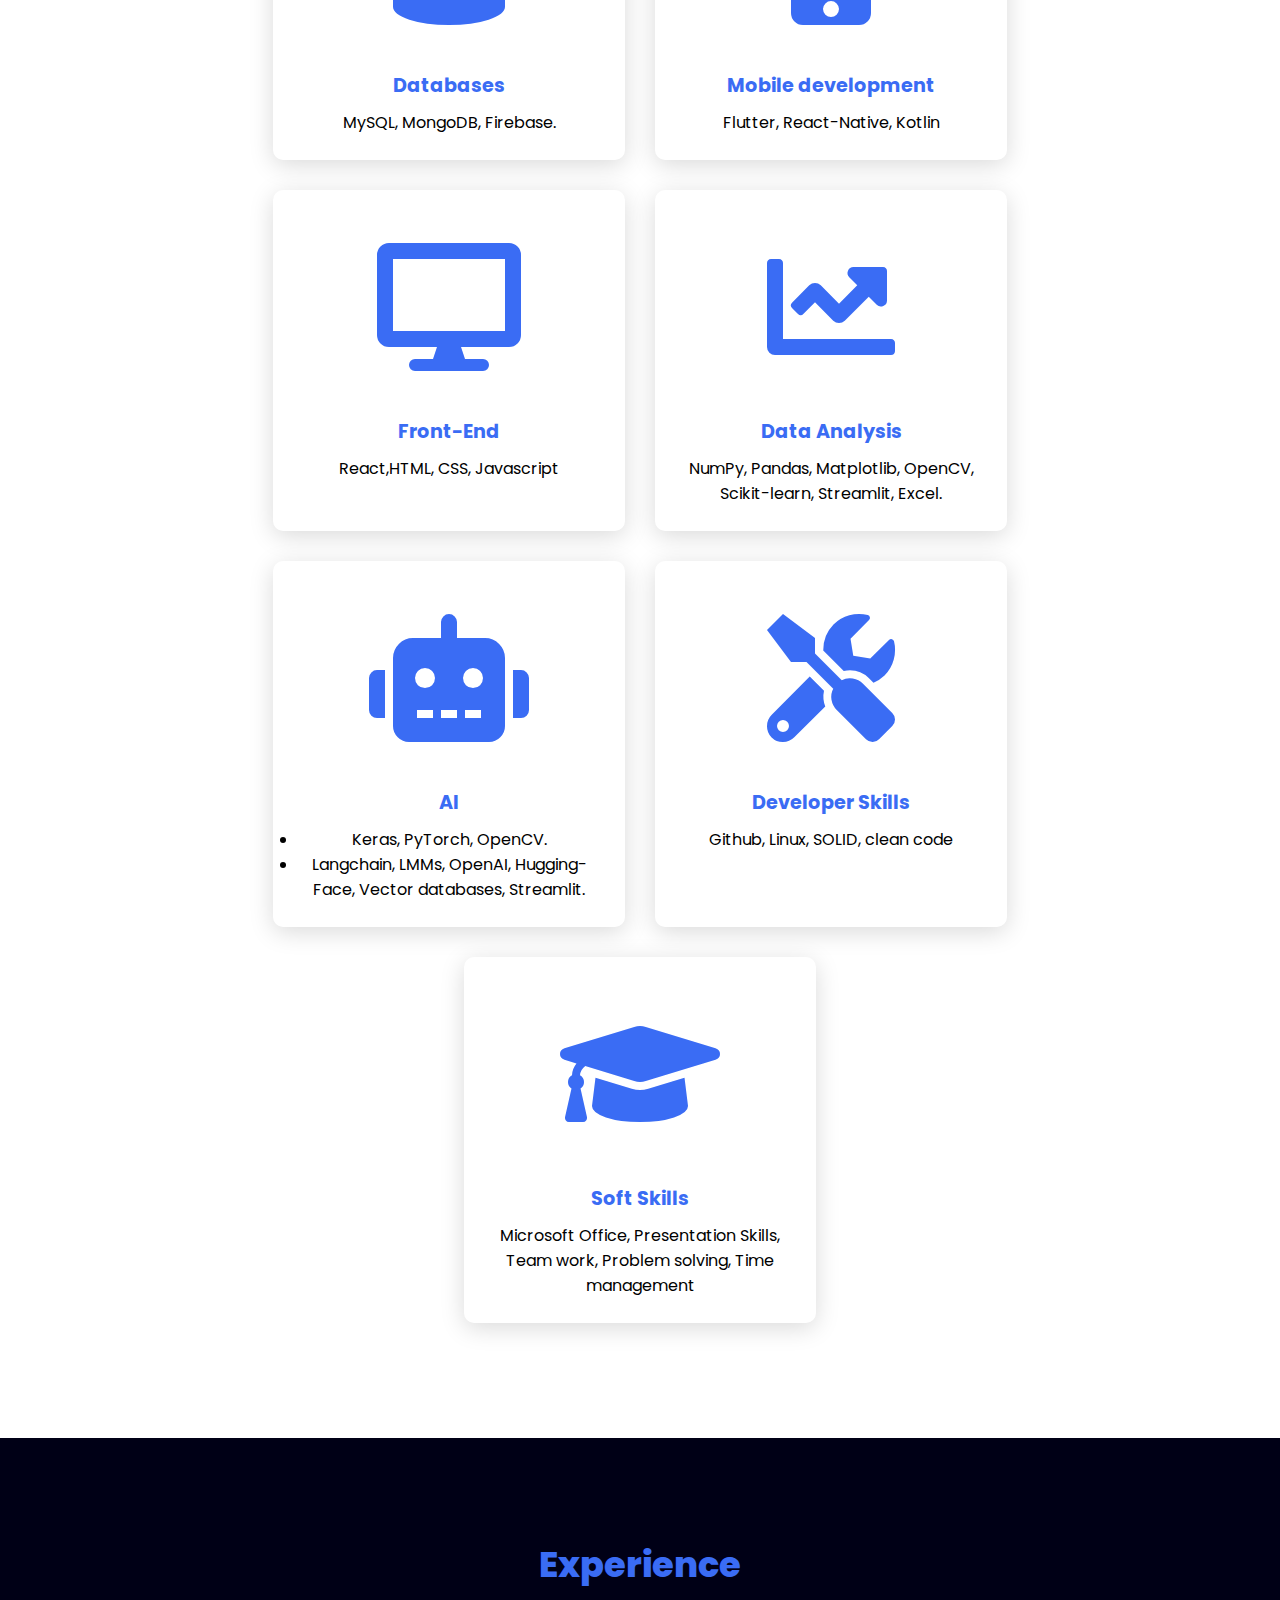
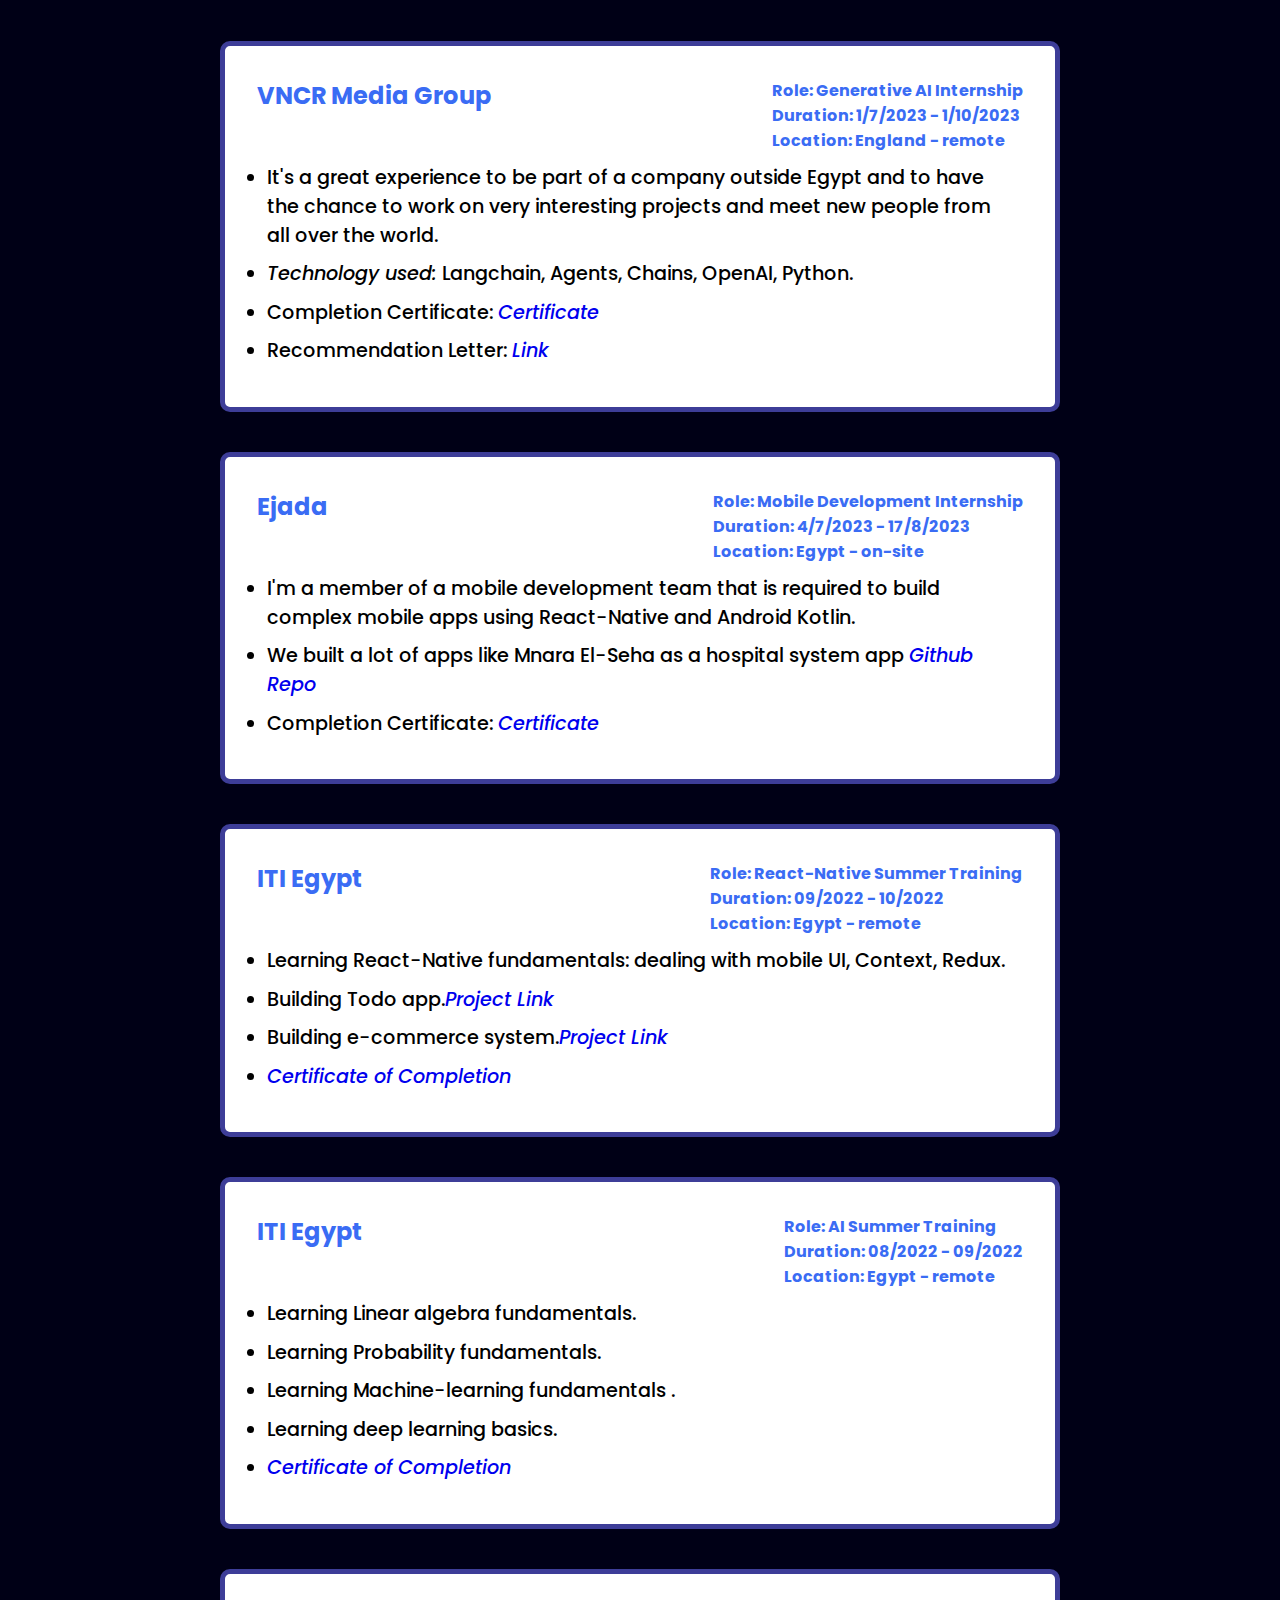
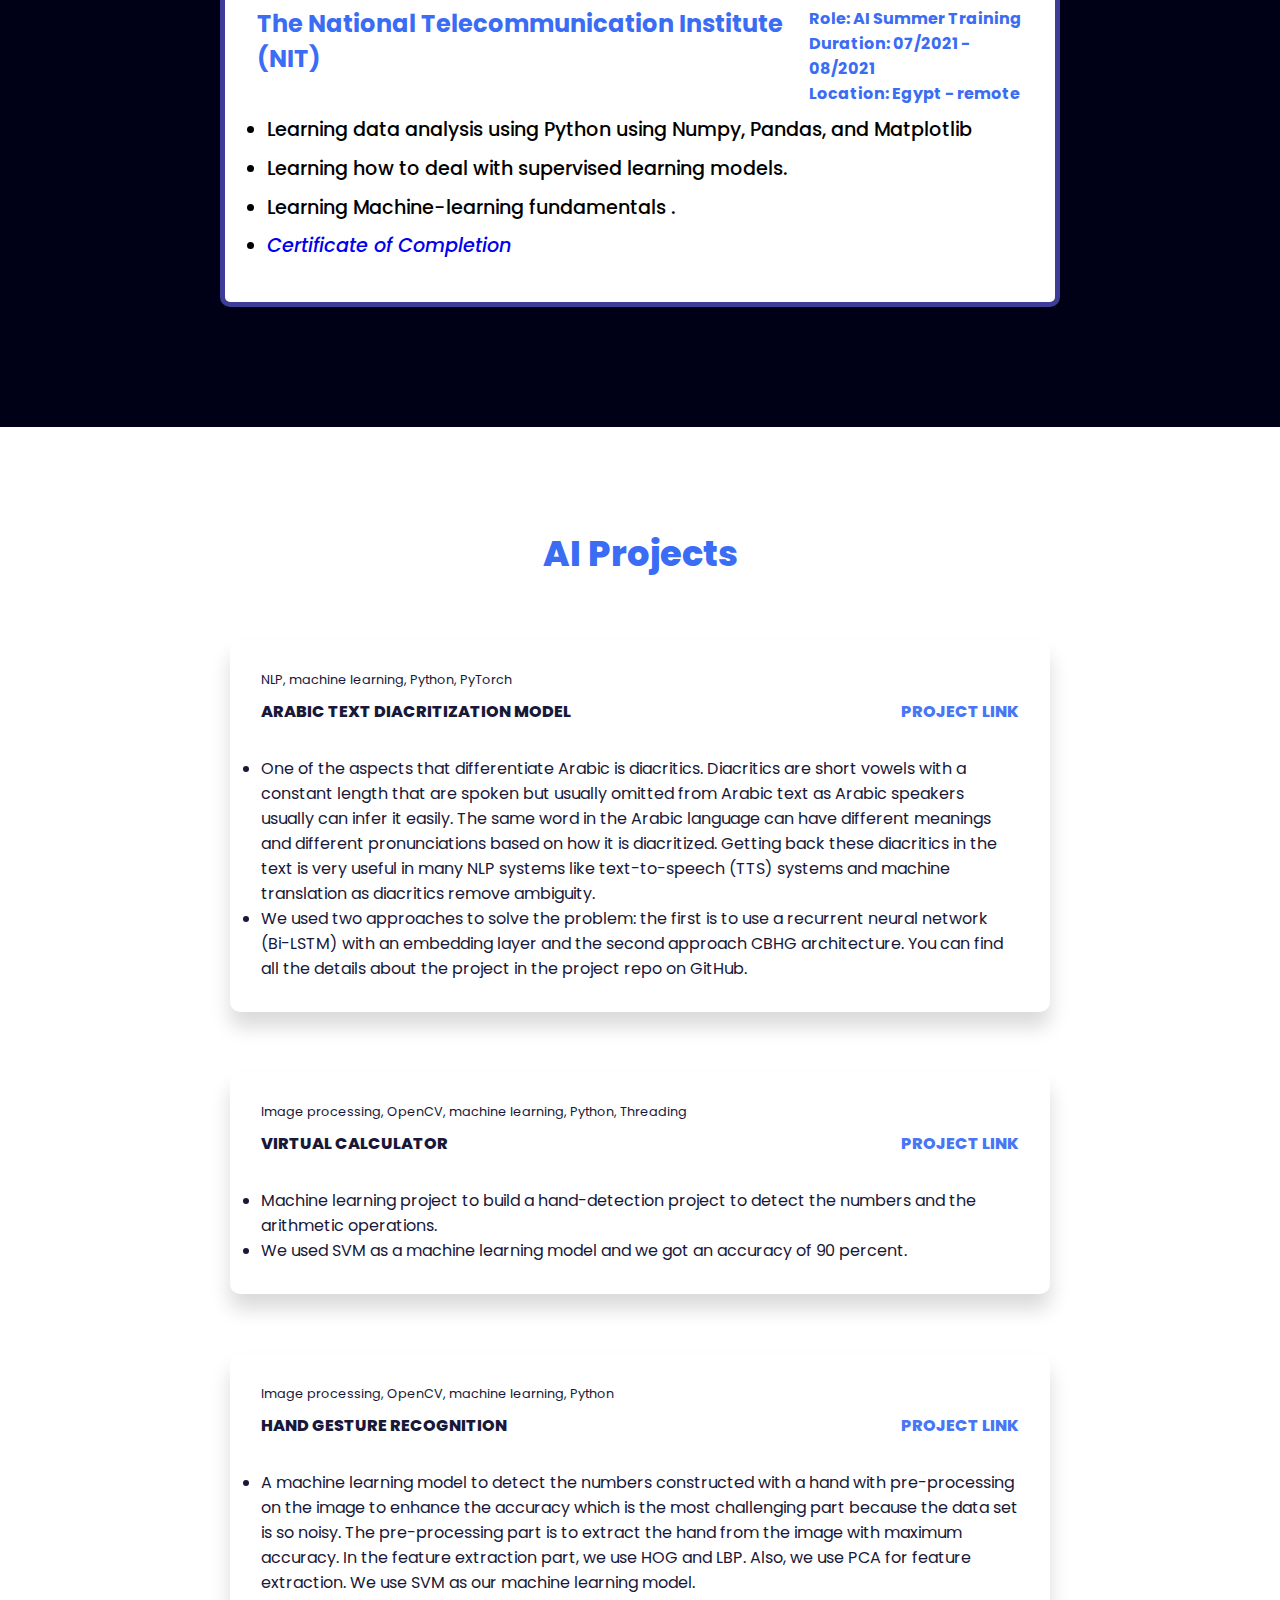
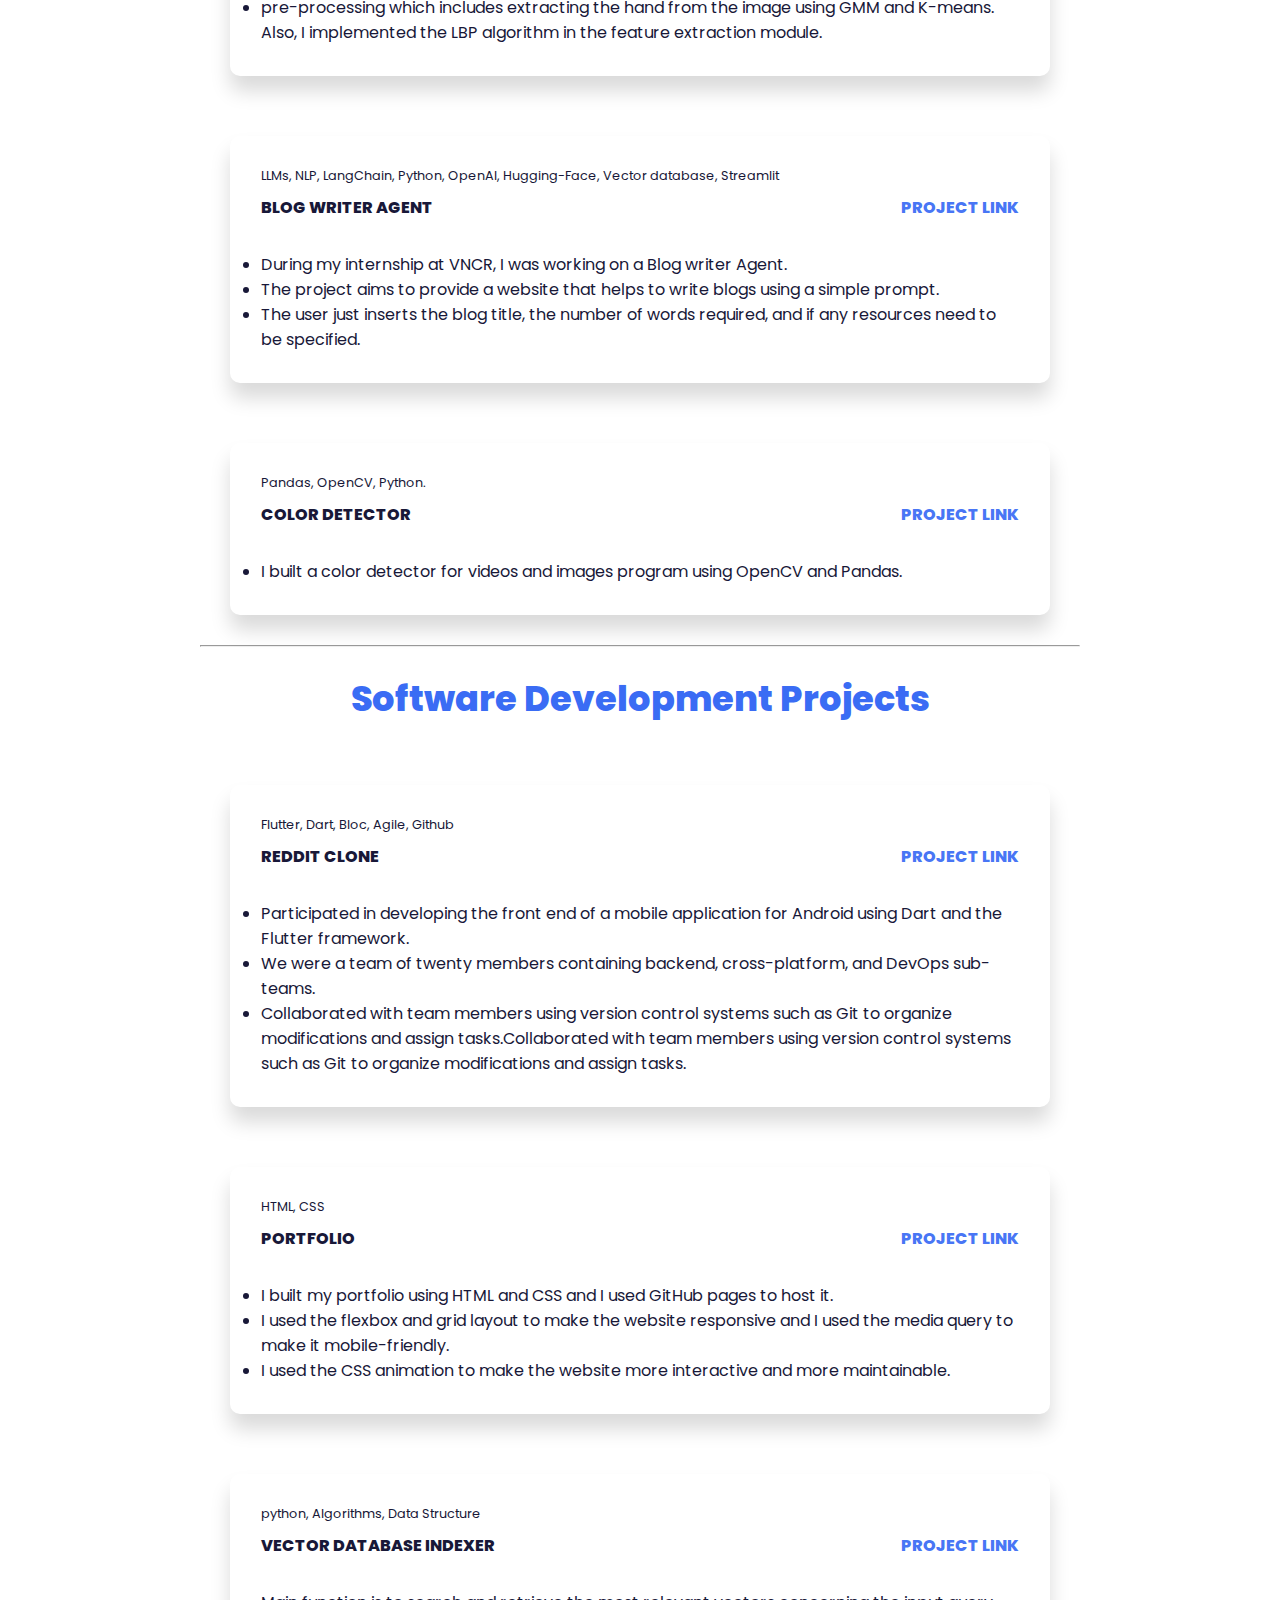
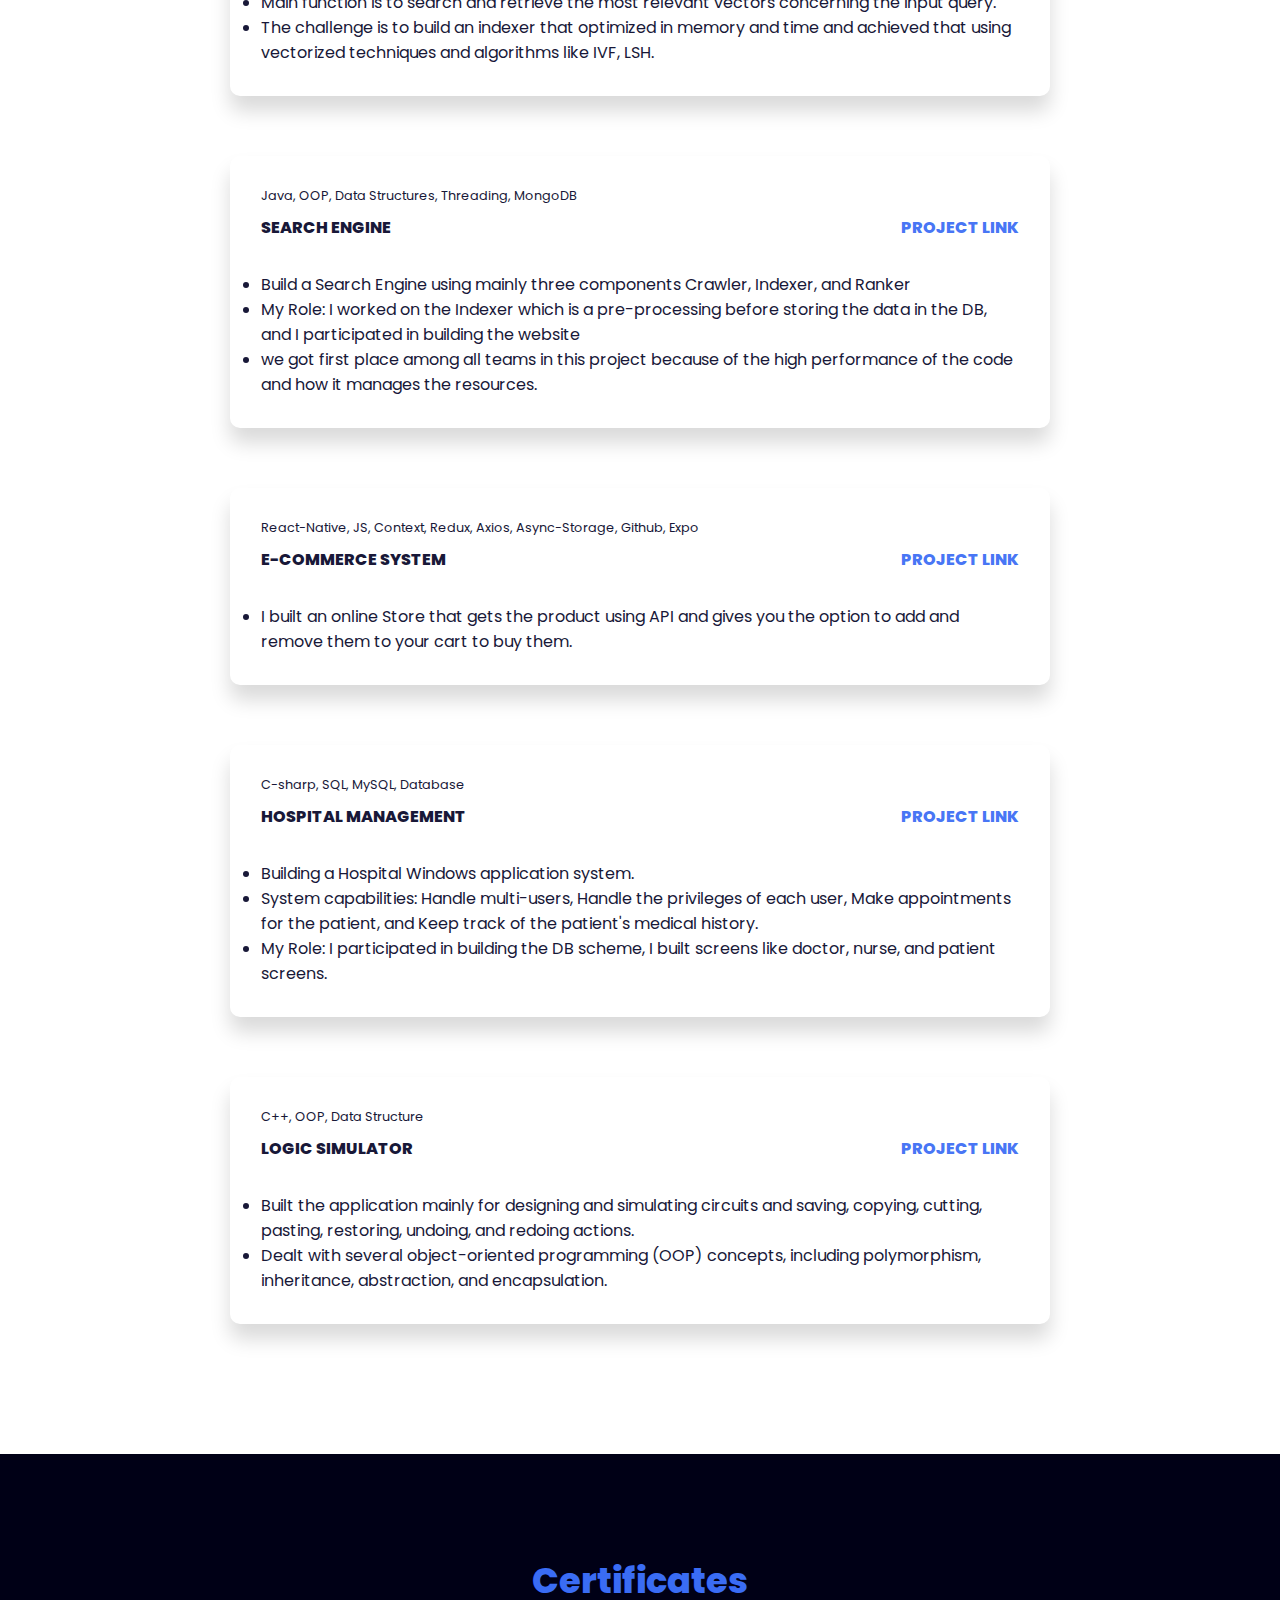
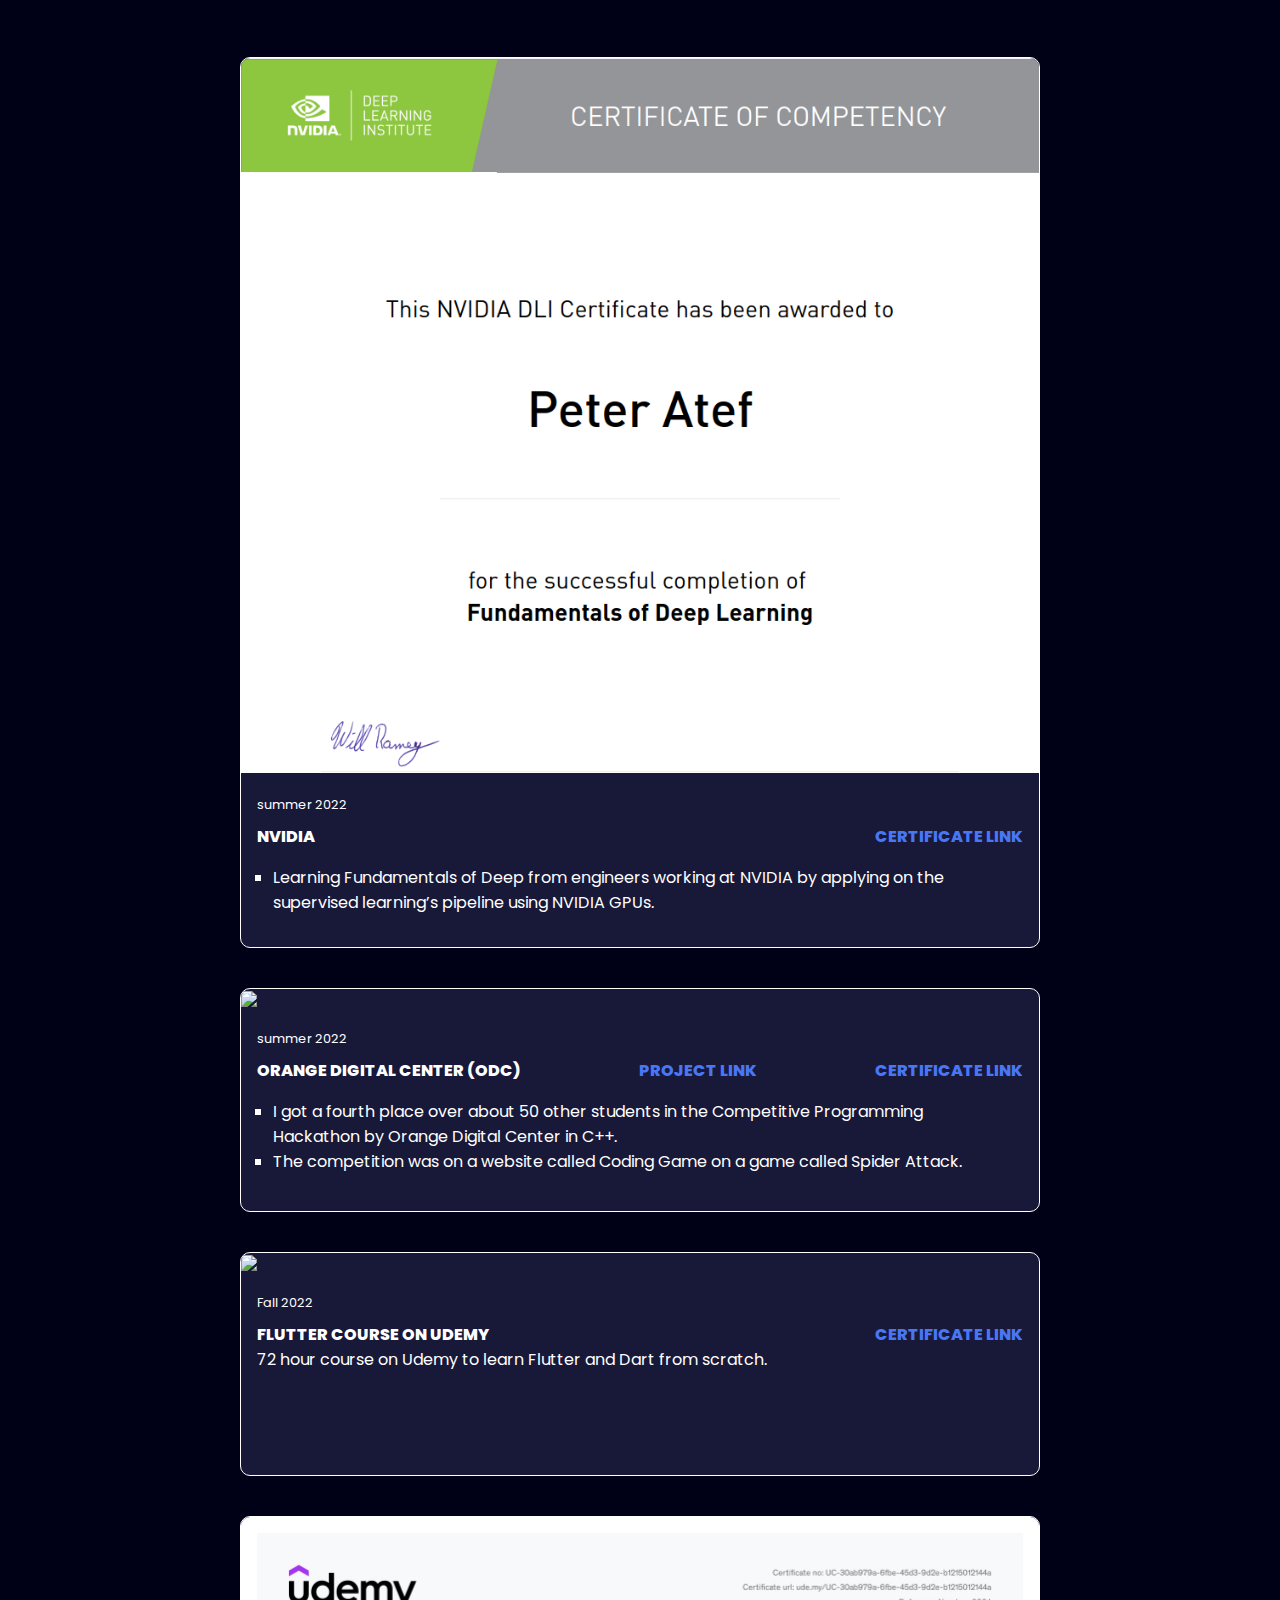
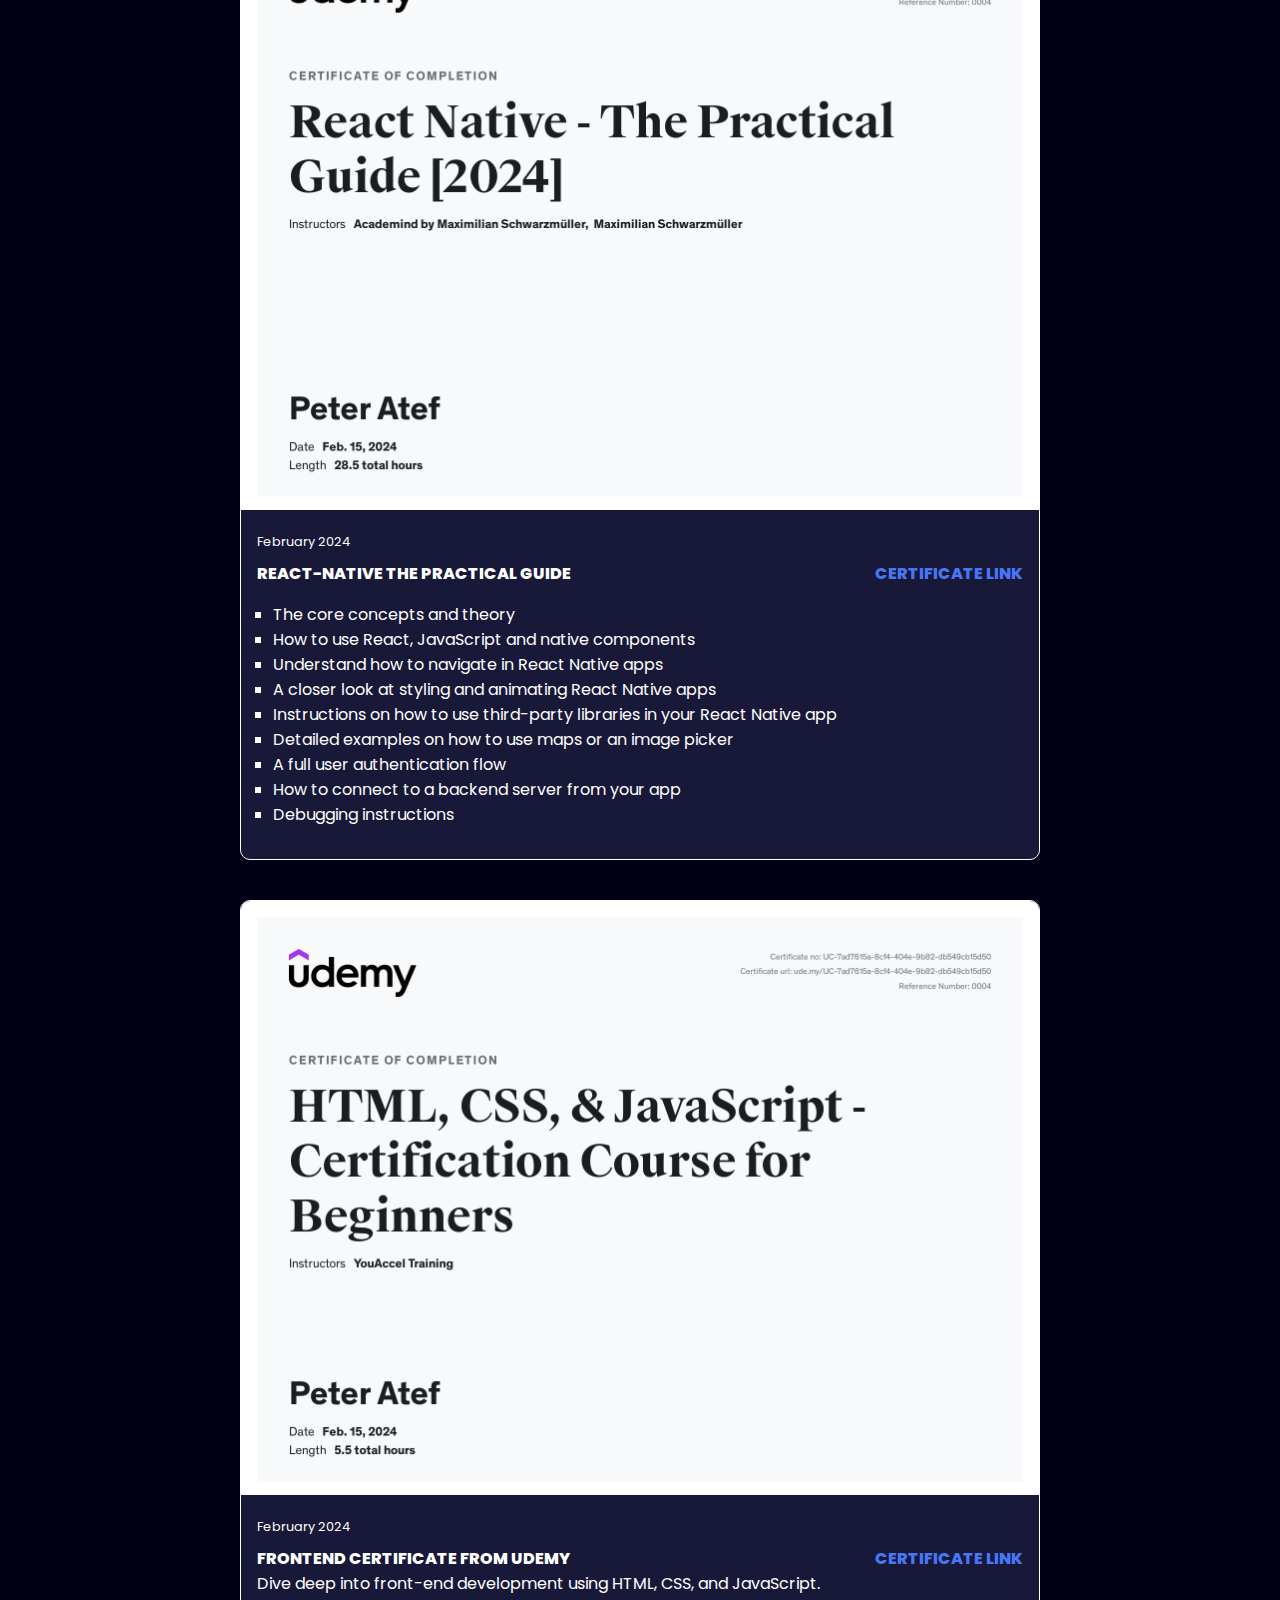
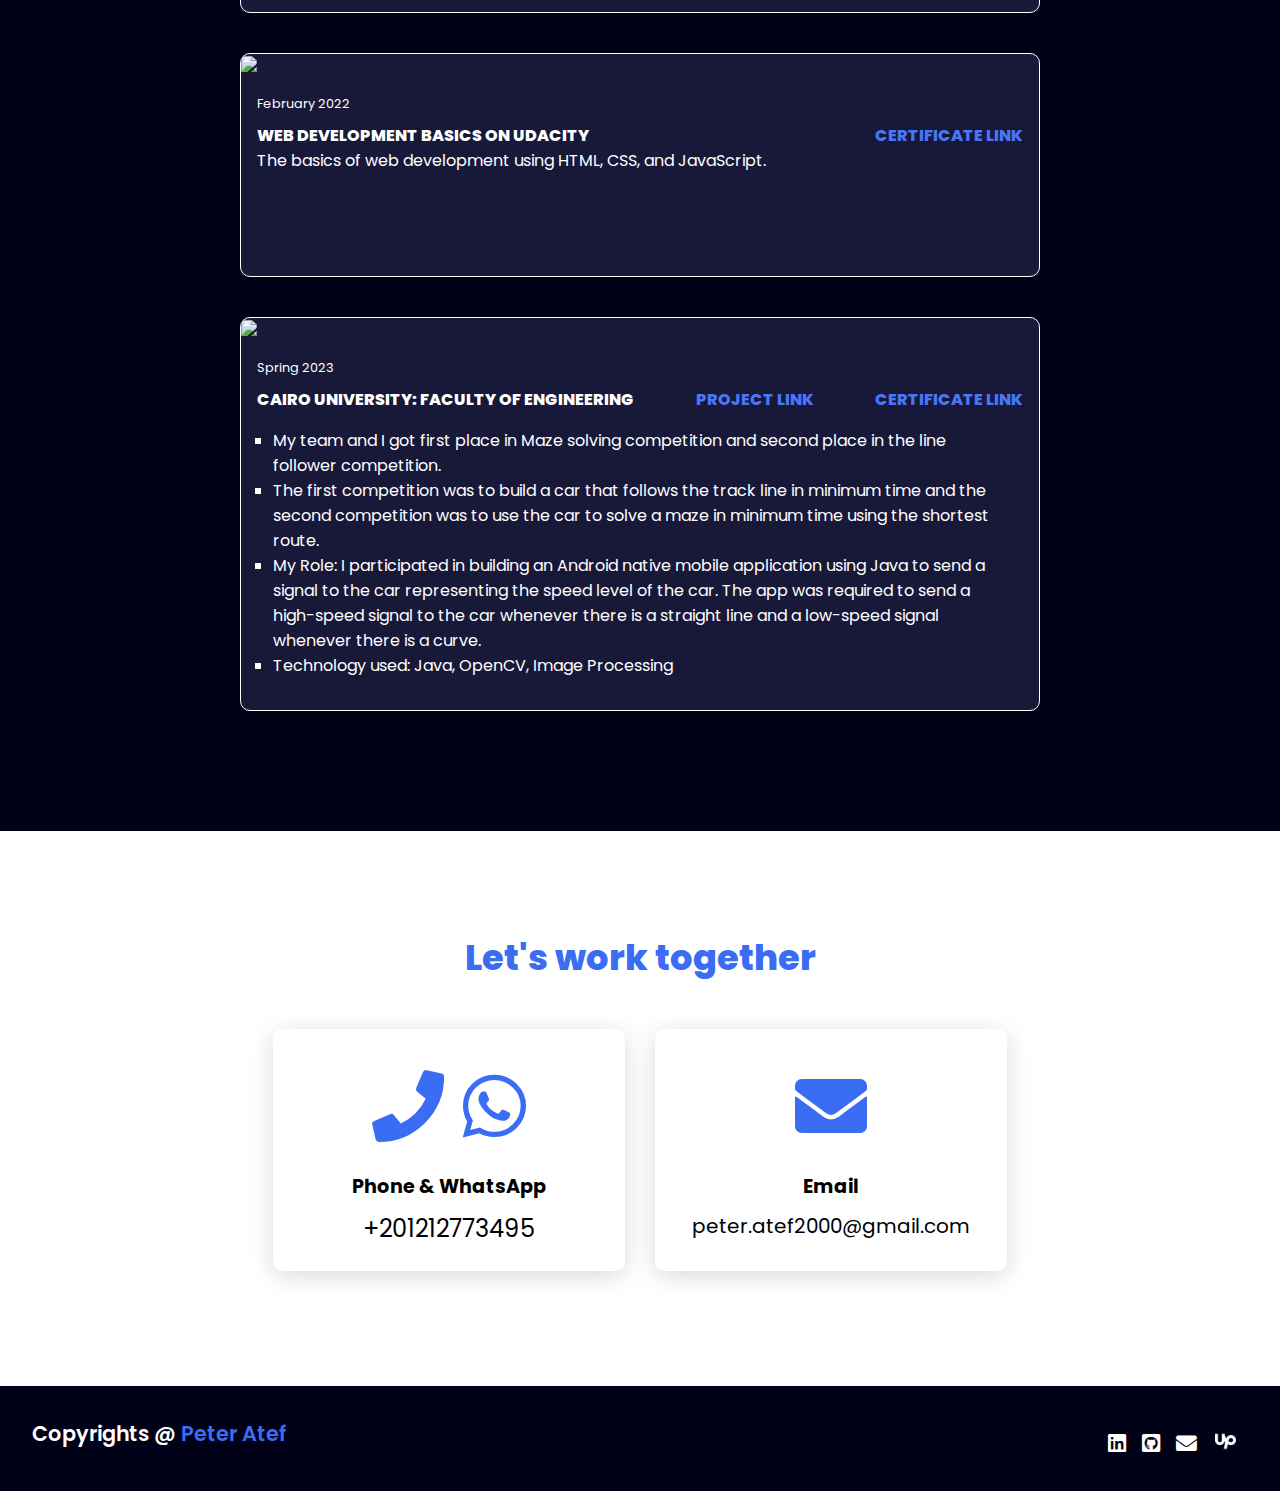
==== commit f536cfa5: "Update position list in index.html" ====
--- a/index.html
+++ b/index.html
@@ -35,10 +35,10 @@
         <h2>Hello, I'm Peter<br /><span>Software Engineer</span></h2>
         <br />
         <p class="positions">
-          🤖Machine Learning Engineer<br />
+          <!-- 🤖Machine Learning Engineer<br /> -->
           📊Data Analyst<br />
+          🌐Web Developer<br />
           📱Mobile Developer<br />
-          🌐Web Developer<br />
         </p>
         <br />
         <h2>Education:</h2>
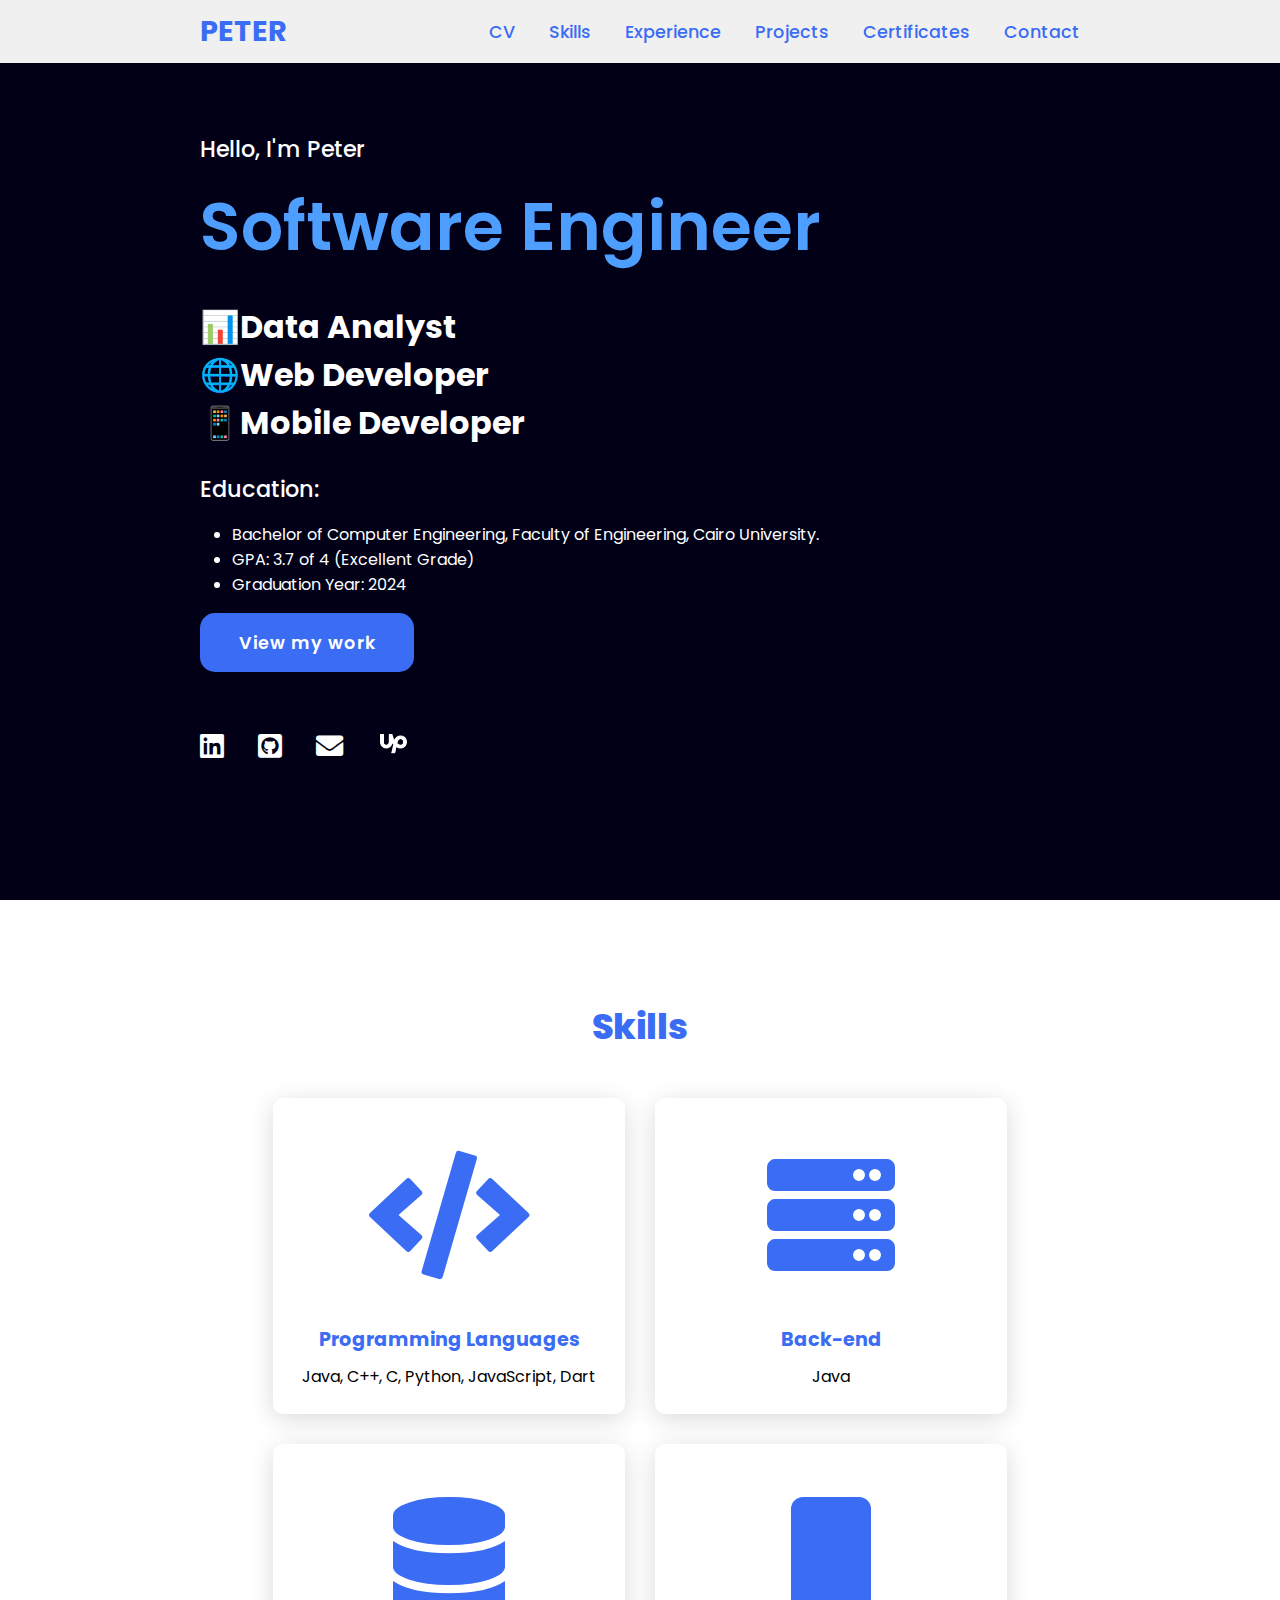
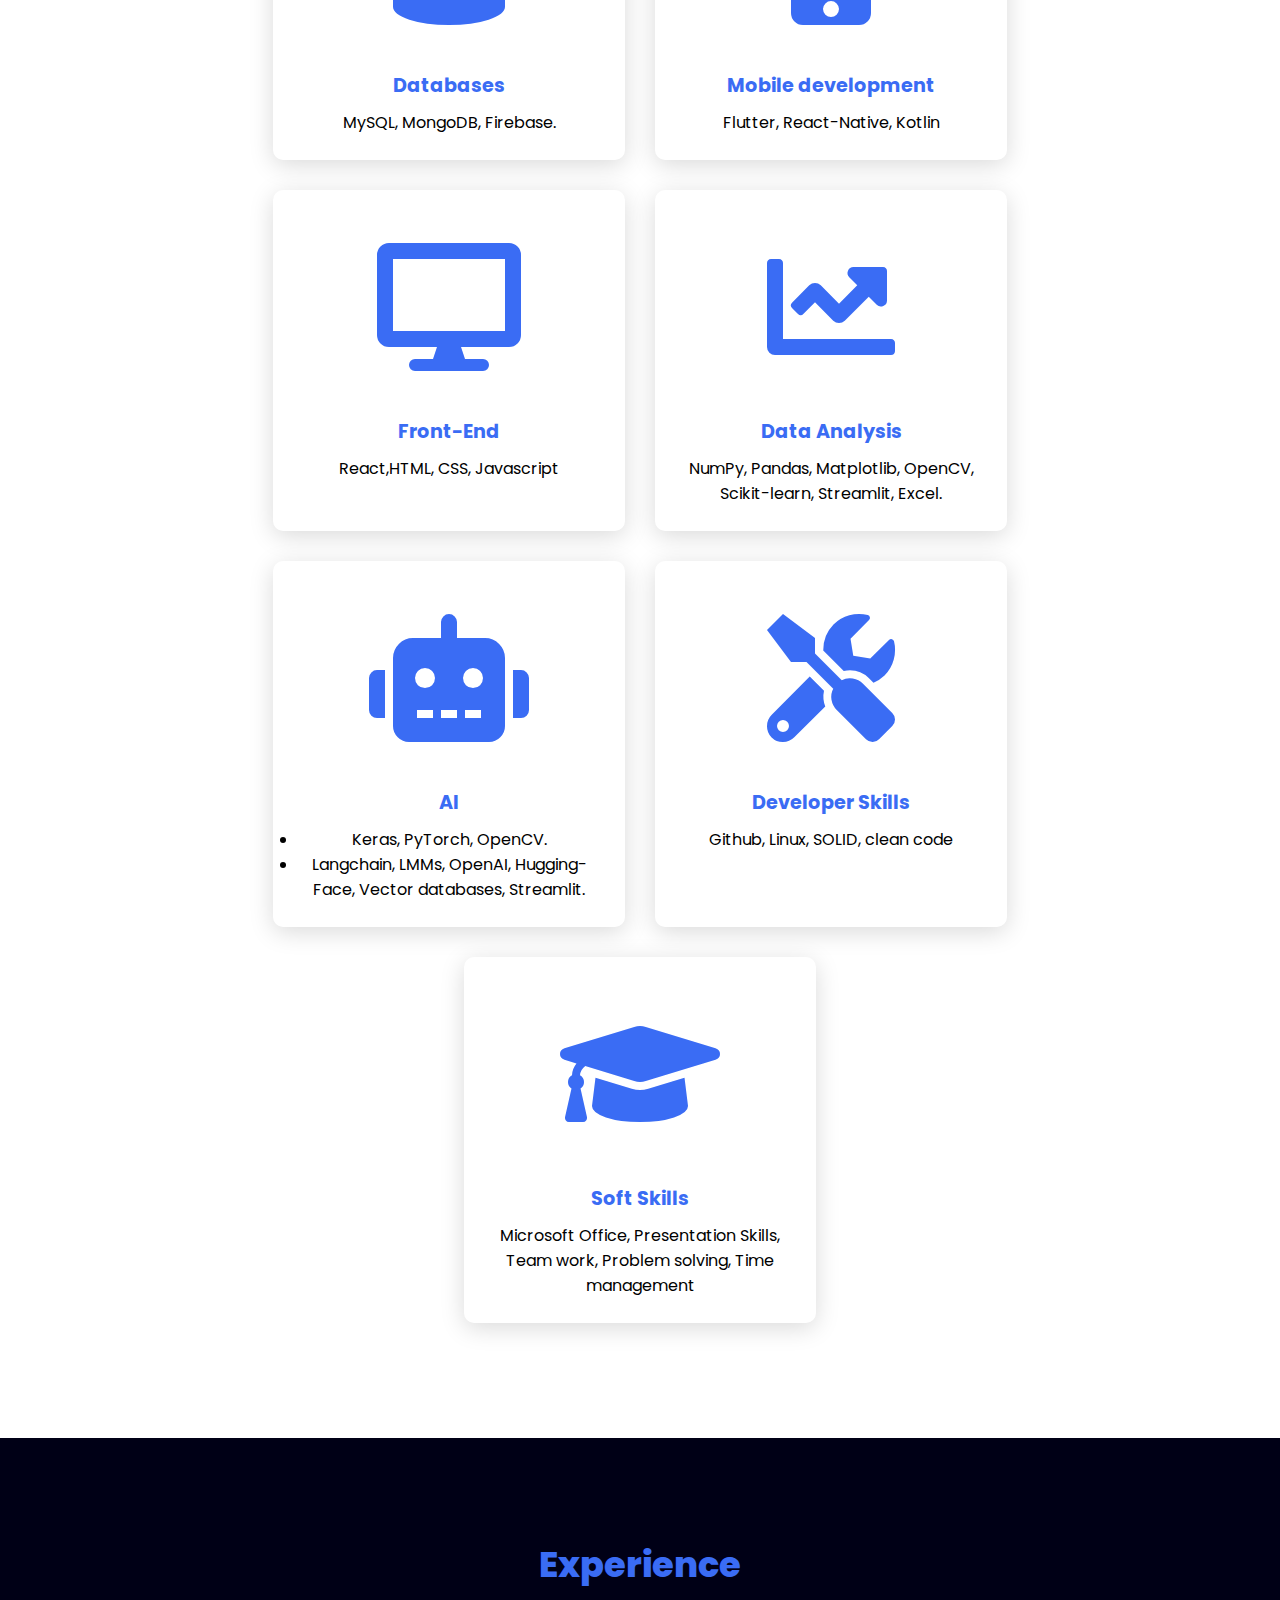
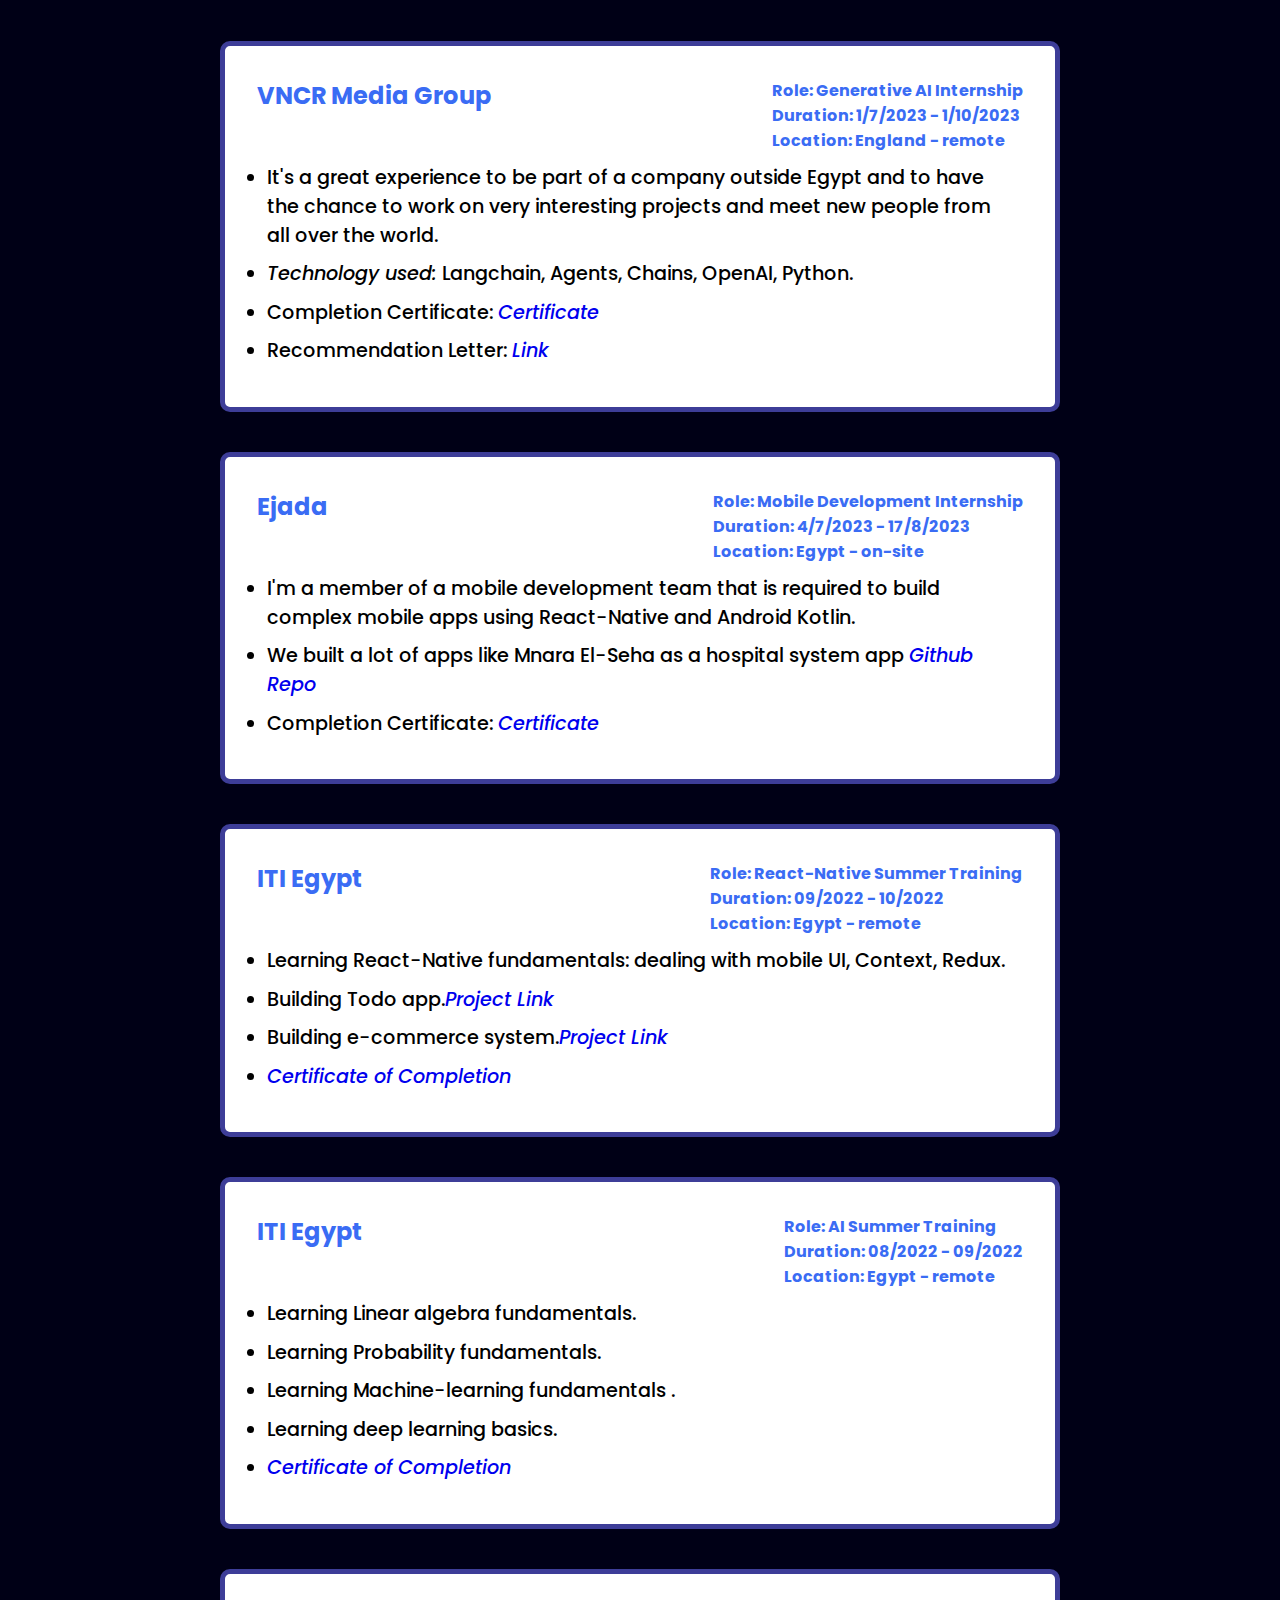
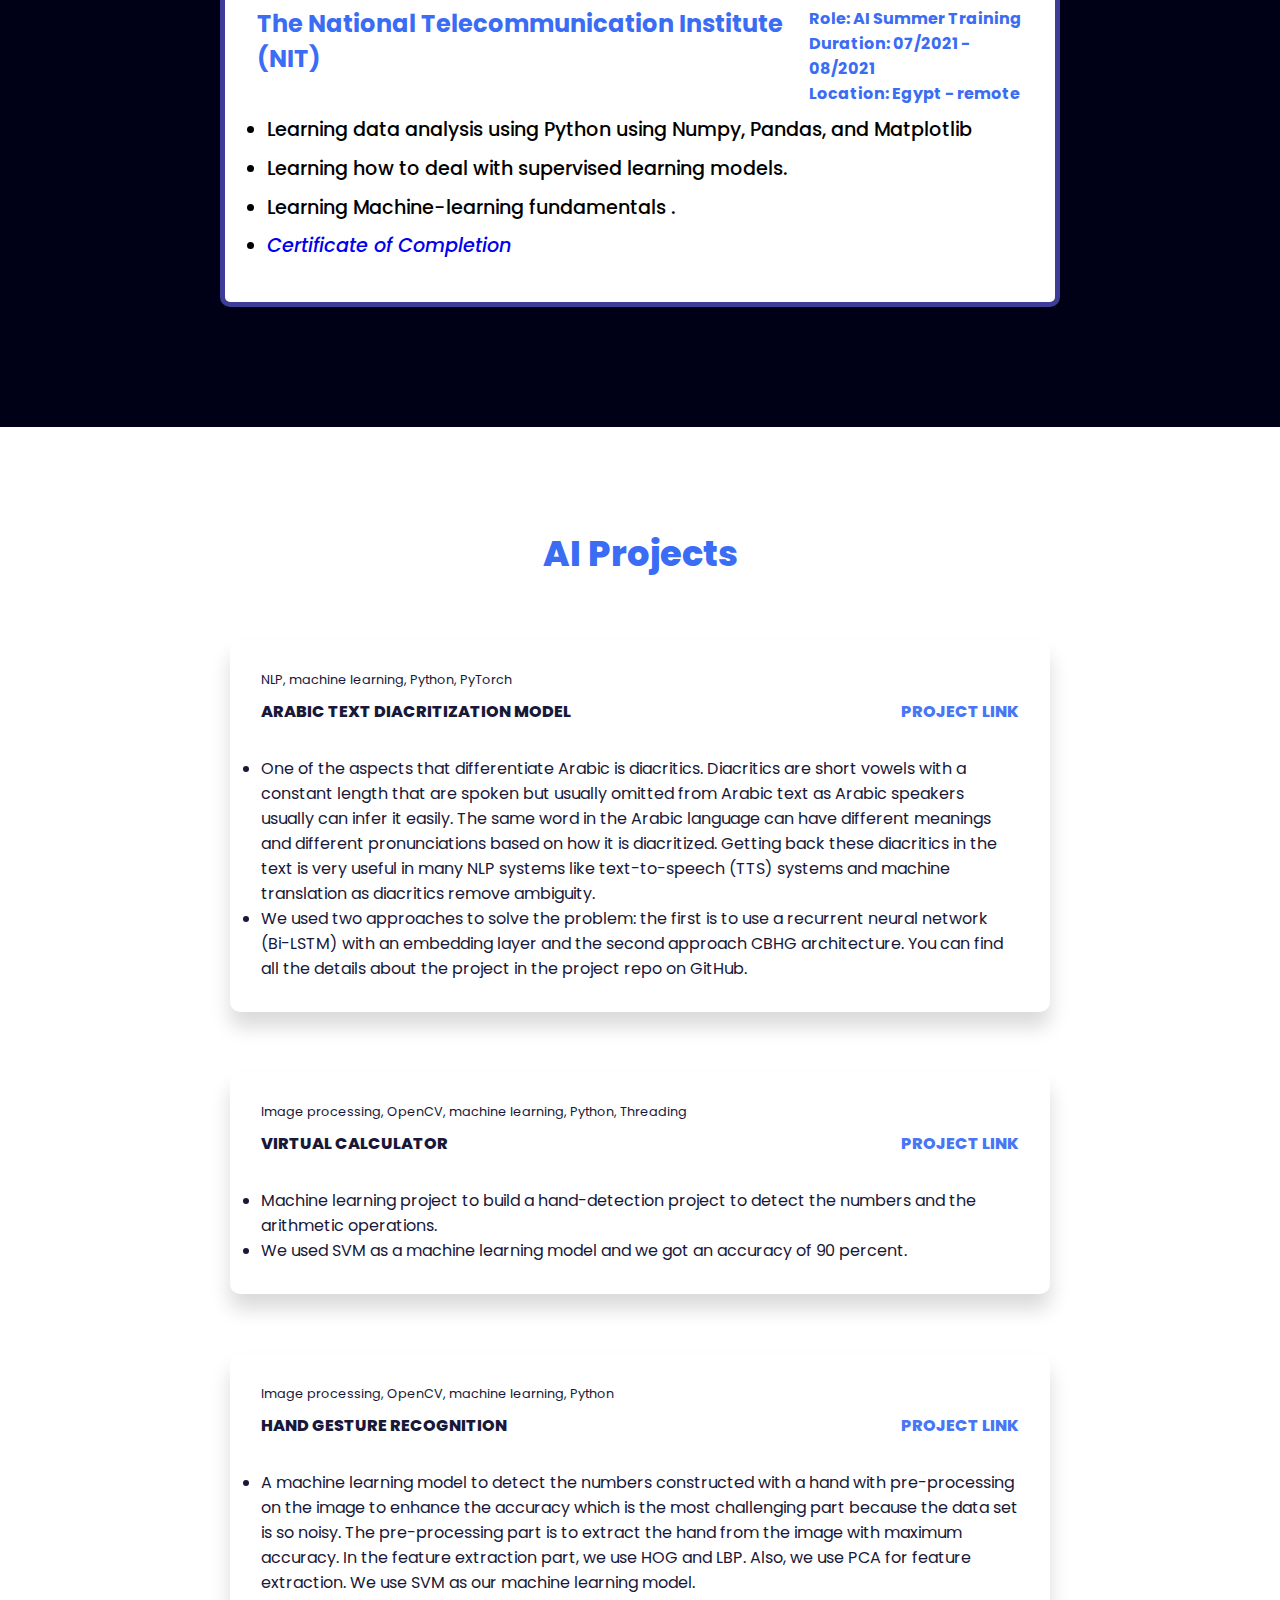
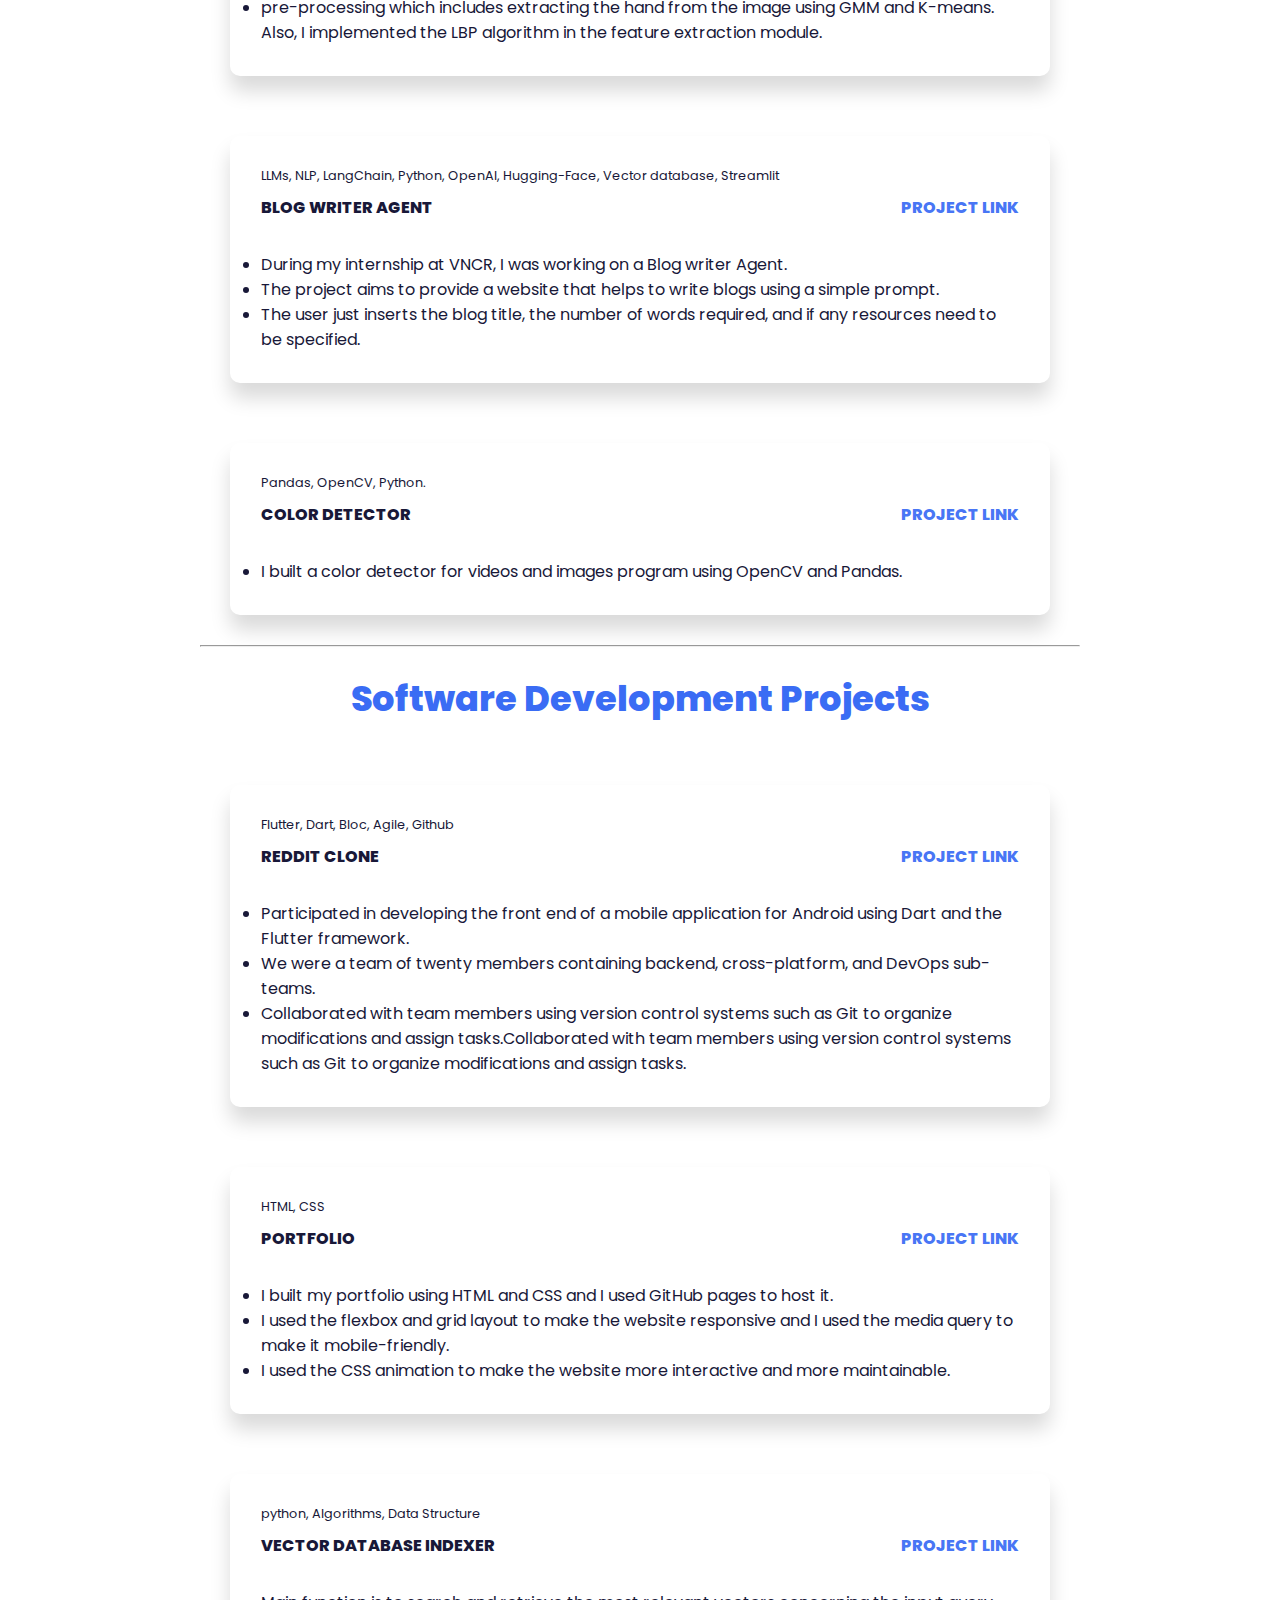
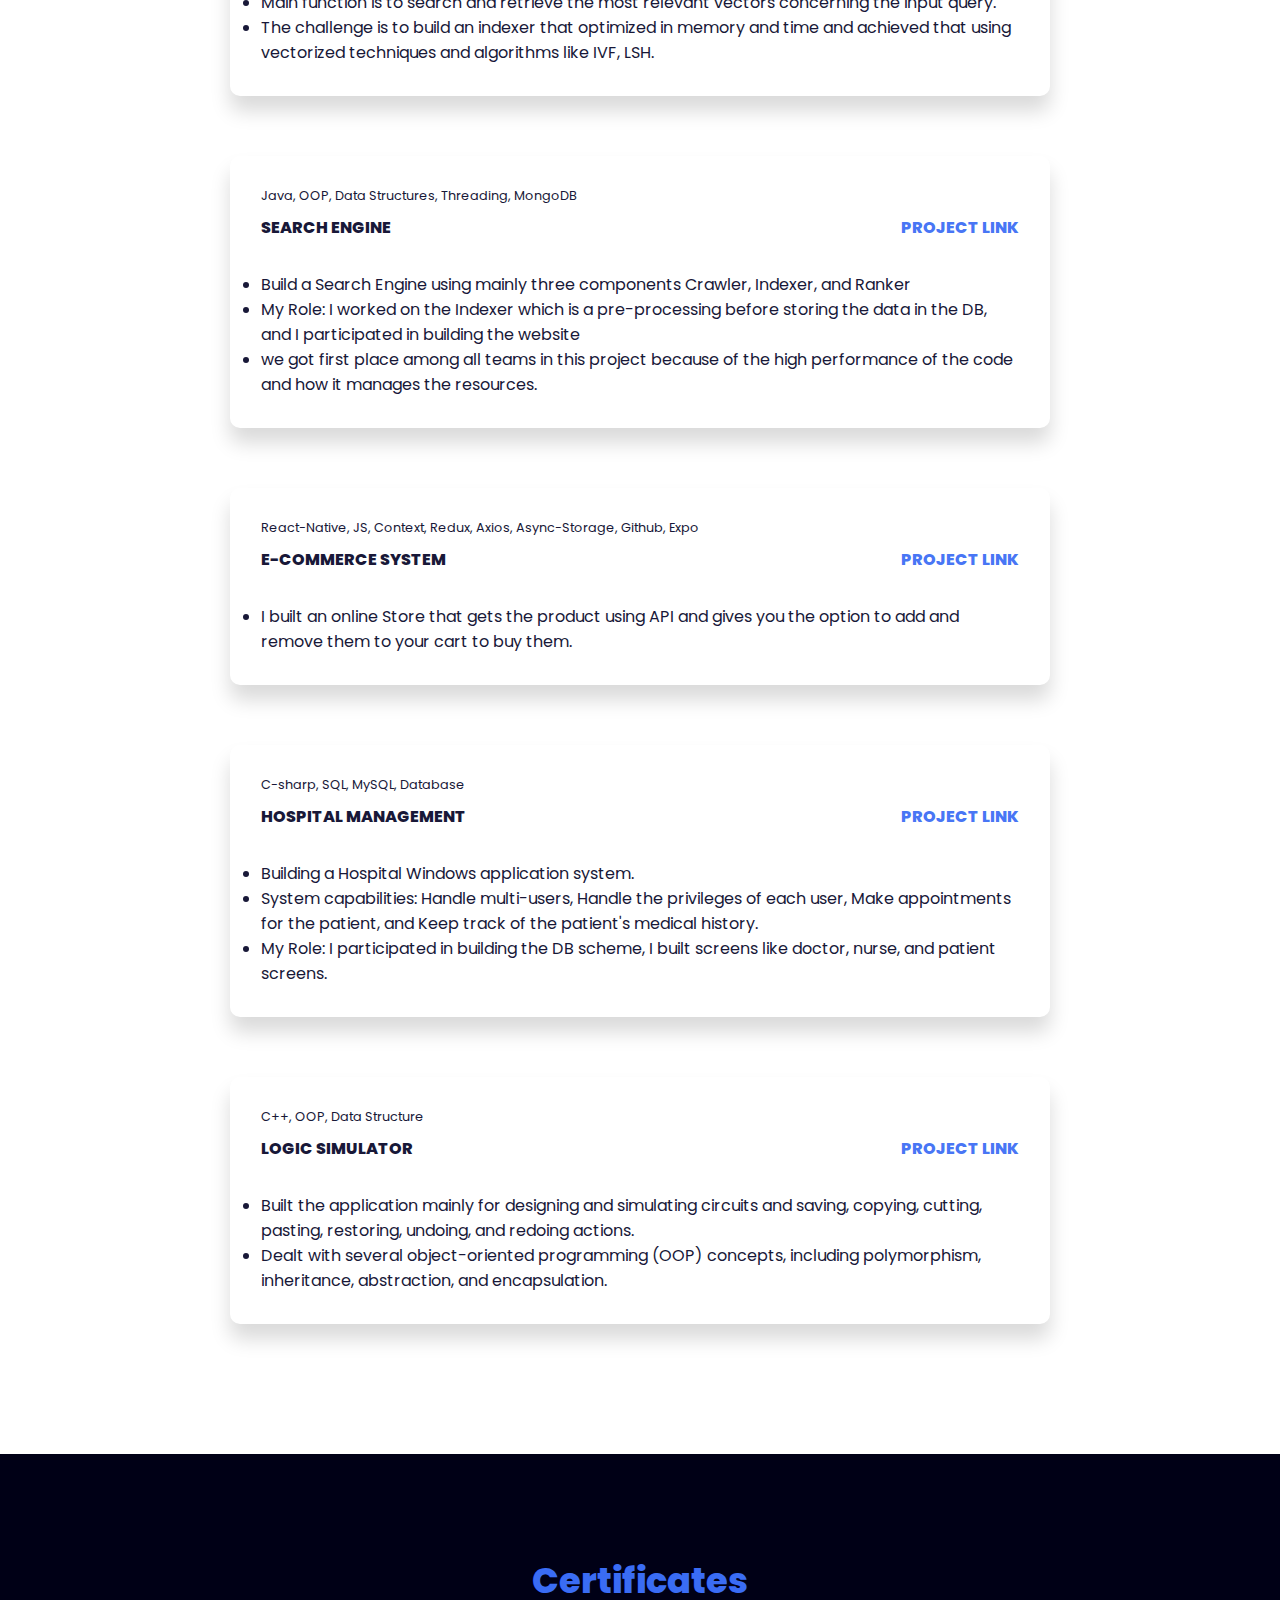
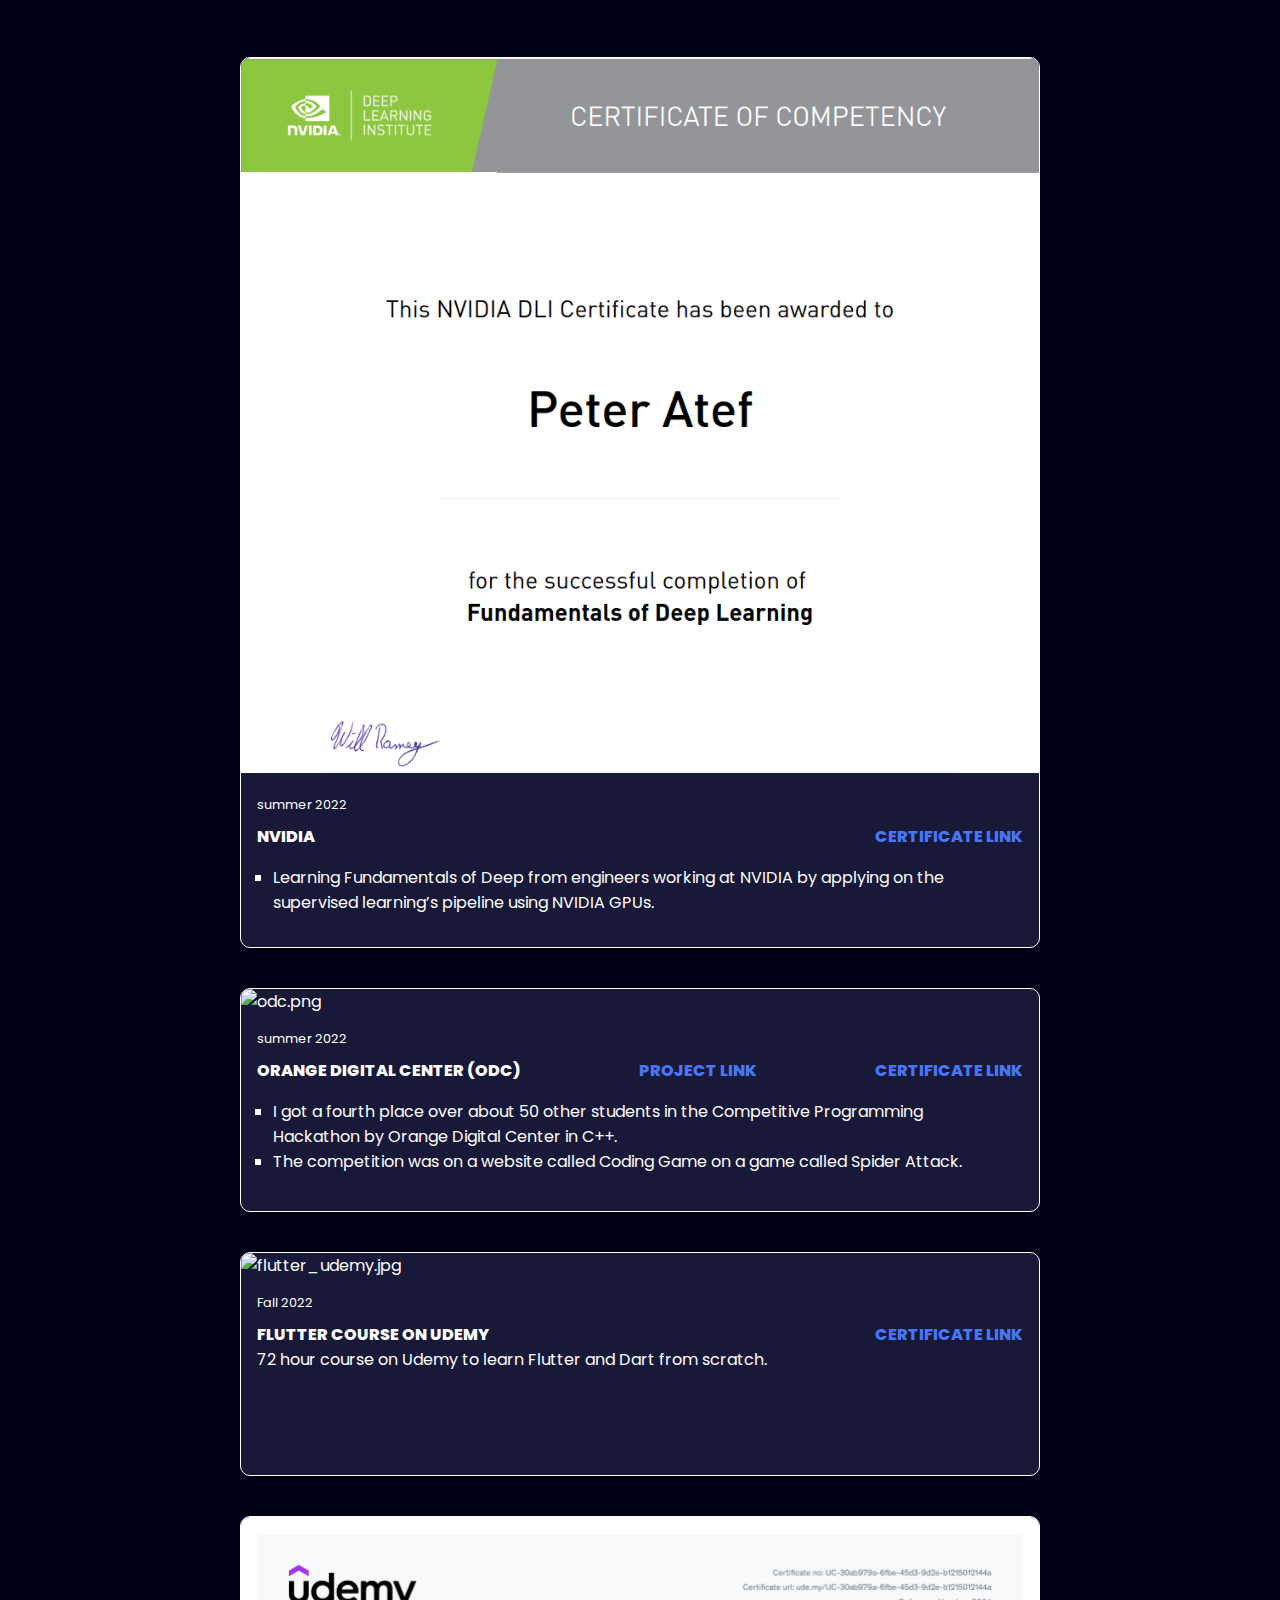
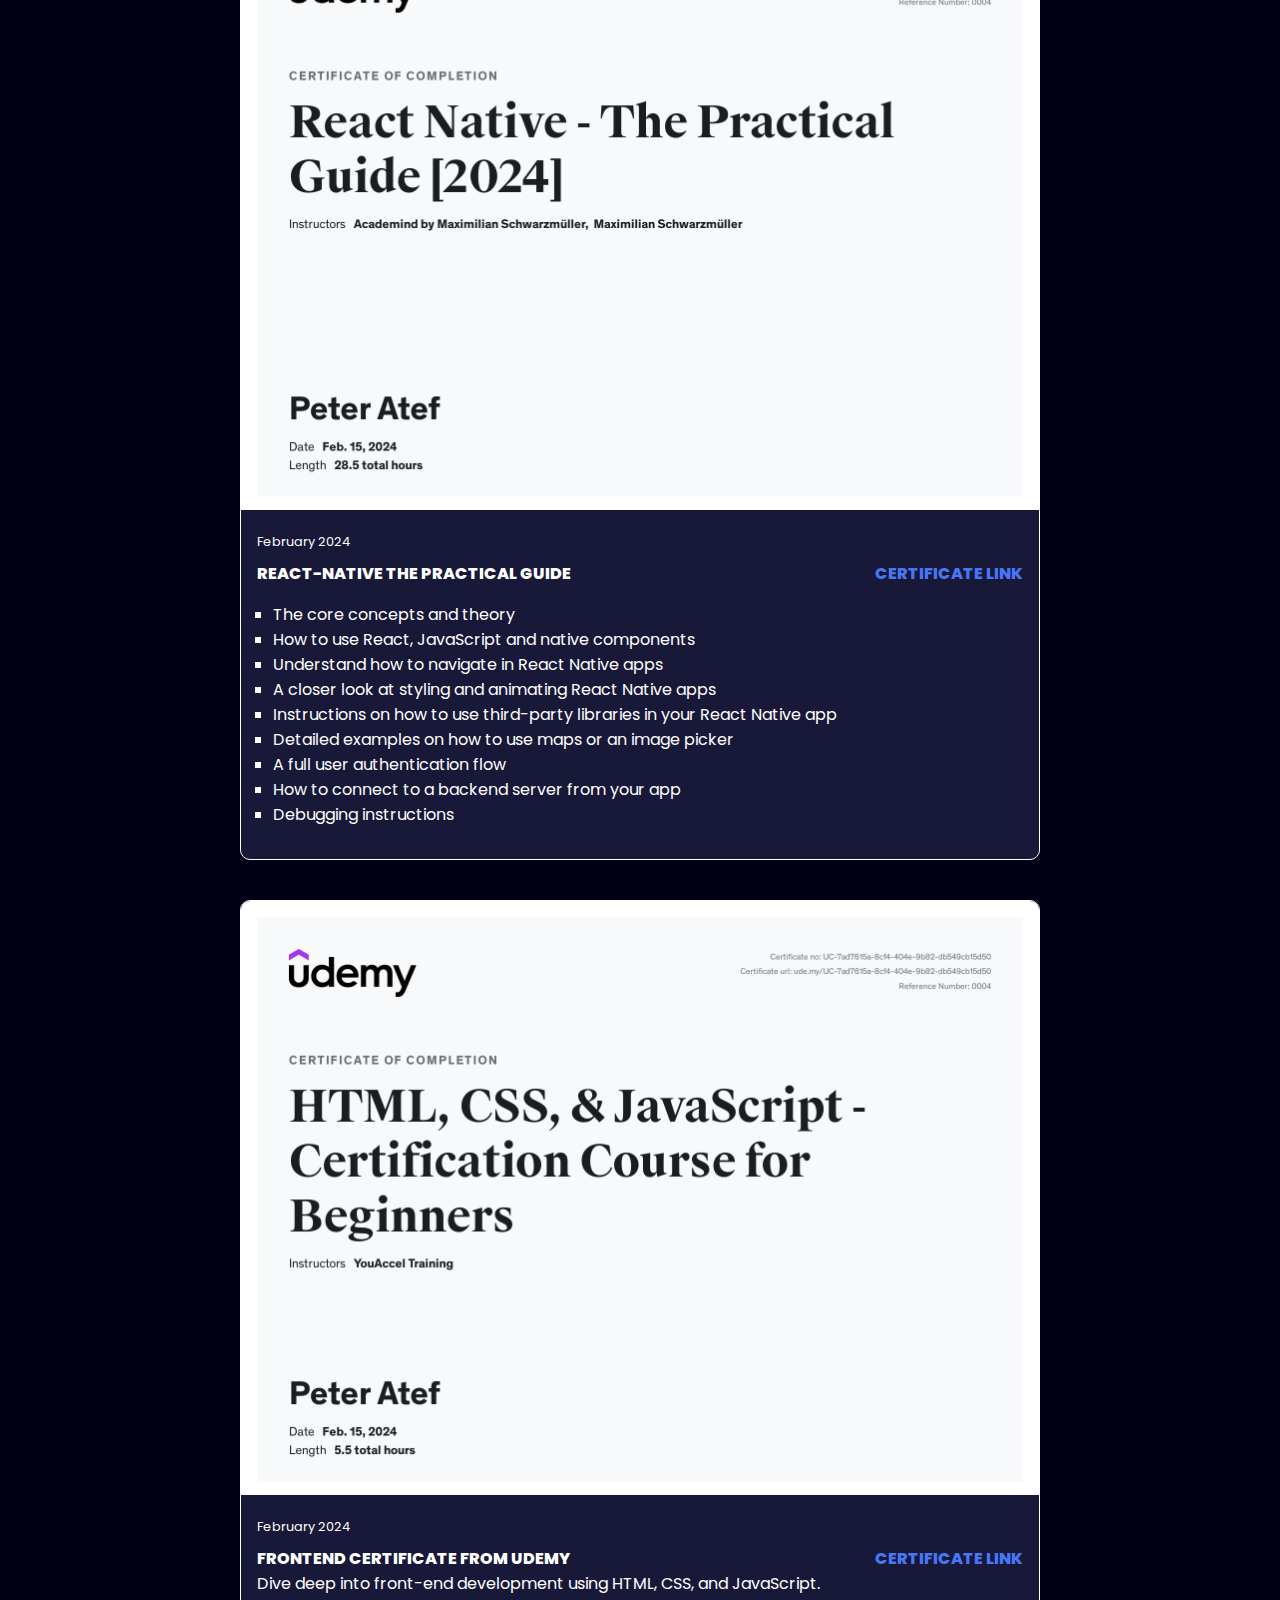
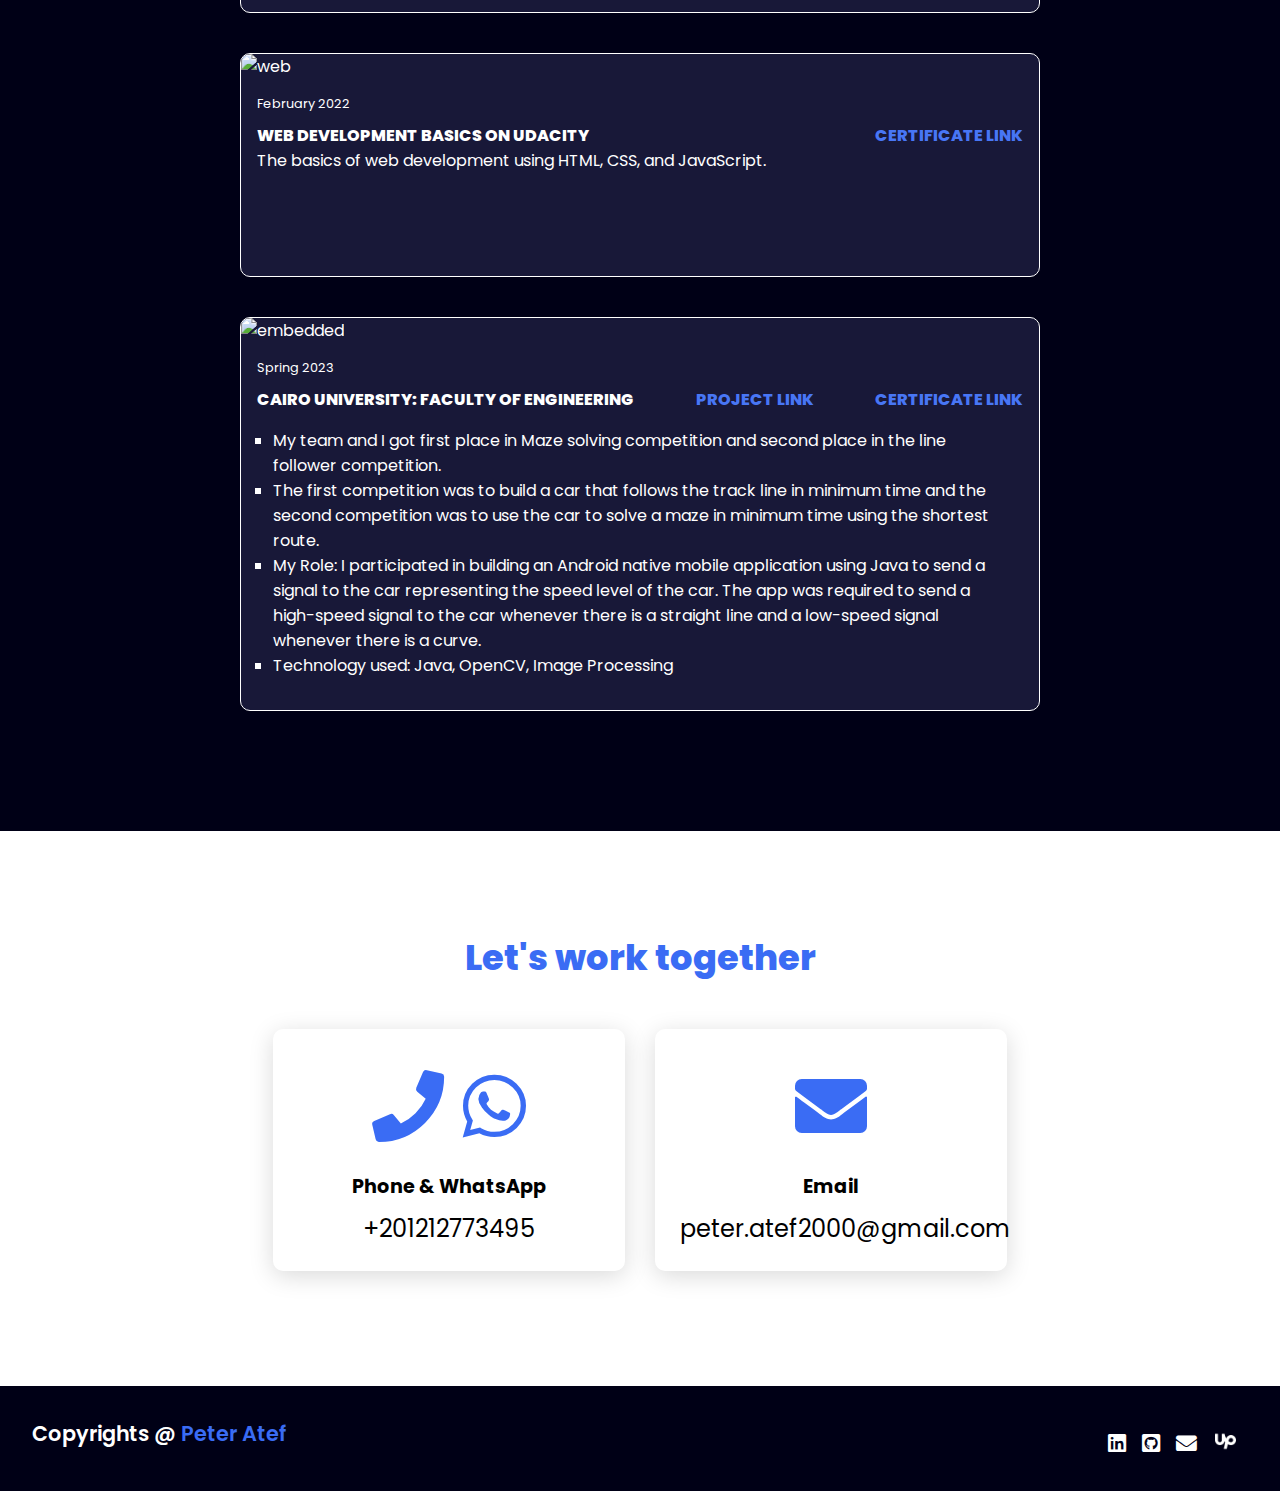
==== commit 05c27a1d: "Add alt attributes to images and adjust responsive design" ====
--- a/index.html
+++ b/index.html
@@ -786,7 +786,7 @@
       <div class="content">
         <div class="certificate-card">
           <div class="certificate-image">
-            <img src="./images/Nvidia.png" />
+            <img src="./images/Nvidia.png" alt="Nvidia.png" />
           </div>
           <div class="certificate-info">
             <p class="certificate-category">summer 2022</p>
@@ -810,7 +810,7 @@
         </div>
         <div class="certificate-card">
           <div class="certificate-image">
-            <img src="./images/odc.png" />
+            <img src="./images/odc.png" alt="odc.png" />
           </div>
           <div class="certificate-info">
             <p class="certificate-category">summer 2022</p>
@@ -844,7 +844,7 @@
         </div>
         <div class="certificate-card">
           <div class="certificate-image">
-            <img src="./images/flutter_udemy.jpg" />
+            <img src="./images/flutter_udemy.jpg" alt="flutter_udemy.jpg" />
           </div>
           <div class="certificate-info">
             <p class="certificate-category">Fall 2022</p>
@@ -861,7 +861,10 @@
         </div>
         <div class="certificate-card">
           <div class="certificate-image">
-            <img src="./images/react_native_practical_guide_24.jpg" />
+            <img
+              src="./images/react_native_practical_guide_24.jpg"
+              alt="react_native_practical_guide_24.jpg"
+            />
           </div>
           <div class="certificate-info">
             <p class="certificate-category">February 2024</p>
@@ -891,7 +894,7 @@
         </div>
         <div class="certificate-card">
           <div class="certificate-image">
-            <img src="./images/html_css_js.jpg" />
+            <img src="./images/html_css_js.jpg" alt="html_css_js.jpg" />
           </div>
           <div class="certificate-info">
             <p class="certificate-category">February 2024</p>
@@ -909,7 +912,7 @@
         </div>
         <div class="certificate-card">
           <div class="certificate-image">
-            <img src="./images/web.png" />
+            <img src="./images/web.png" alt="web" />
           </div>
           <div class="certificate-info">
             <p class="certificate-category">February 2022</p>
@@ -926,7 +929,7 @@
         </div>
         <div class="certificate-card">
           <div class="certificate-image">
-            <img src="./images/embedded.png" />
+            <img src="./images/embedded.png" alt="embedded" />
           </div>
           <div class="certificate-info">
             <p class="certificate-category">Spring 2023</p>
@@ -986,7 +989,7 @@
           </div>
           <div class="info">
             <h3>Email</h3>
-            <p style="font-size: 1.25em">peter.atef2000@gmail.com</p>
+            <p>peter.atef2000@gmail.com</p>
           </div>
         </div>
       </div>
--- a/style.css
+++ b/style.css
@@ -424,7 +424,6 @@
   }
 
   .info h3 {
-    color: #3a6cf4;
     font-size: 1.1em;
     font-weight: 700;
     margin: 10px;
@@ -433,6 +432,10 @@
   .info p {
     font-size: 1em;
   }
+
+  .contact .info p {
+    font-size: 1em;
+  }
 }
 
 @media (max-width: 900px) {
@@ -443,6 +446,15 @@
   .card {
     width: 15em;
   }
+
+  .contact .info p {
+    font-size: 0.8em;
+  }
+
+  .card .icon {
+    font-size: 4em;
+  }
+
 }
 
 @media (max-width: 700px) {
@@ -479,7 +491,6 @@
   }
 
   .info h3 {
-    color: #3a6cf4;
     font-size: 1em;
     font-weight: 700;
     margin: 10px;
@@ -523,18 +534,19 @@
     flex-direction: column;
     align-items: center;
   }
-
+}
+
+@media (max-width: 410px) {
   .card {
-    width: 10em;
-  }
-
-  .card .icon {
-    font-size: 1.5em;
-  }
+    width: 12em;
+  }
+
+  /* .card .icon {
+    font-size: 3em;
+  } */
 
   .info h3 {
-    color: #3a6cf4;
-    font-size: 0.75em;
+    font-size: 0.9em;
     font-weight: 700;
     margin: 10px;
   }
@@ -542,6 +554,15 @@
   .info p {
     font-size: 0.5em;
   }
+
+  .contact .info p {
+    font-size: 0.5em;
+  }
+
+  .contact .card .icon {
+    font-size: 2em;
+  }
+
 }
 
 @media (max-width: 300px) {
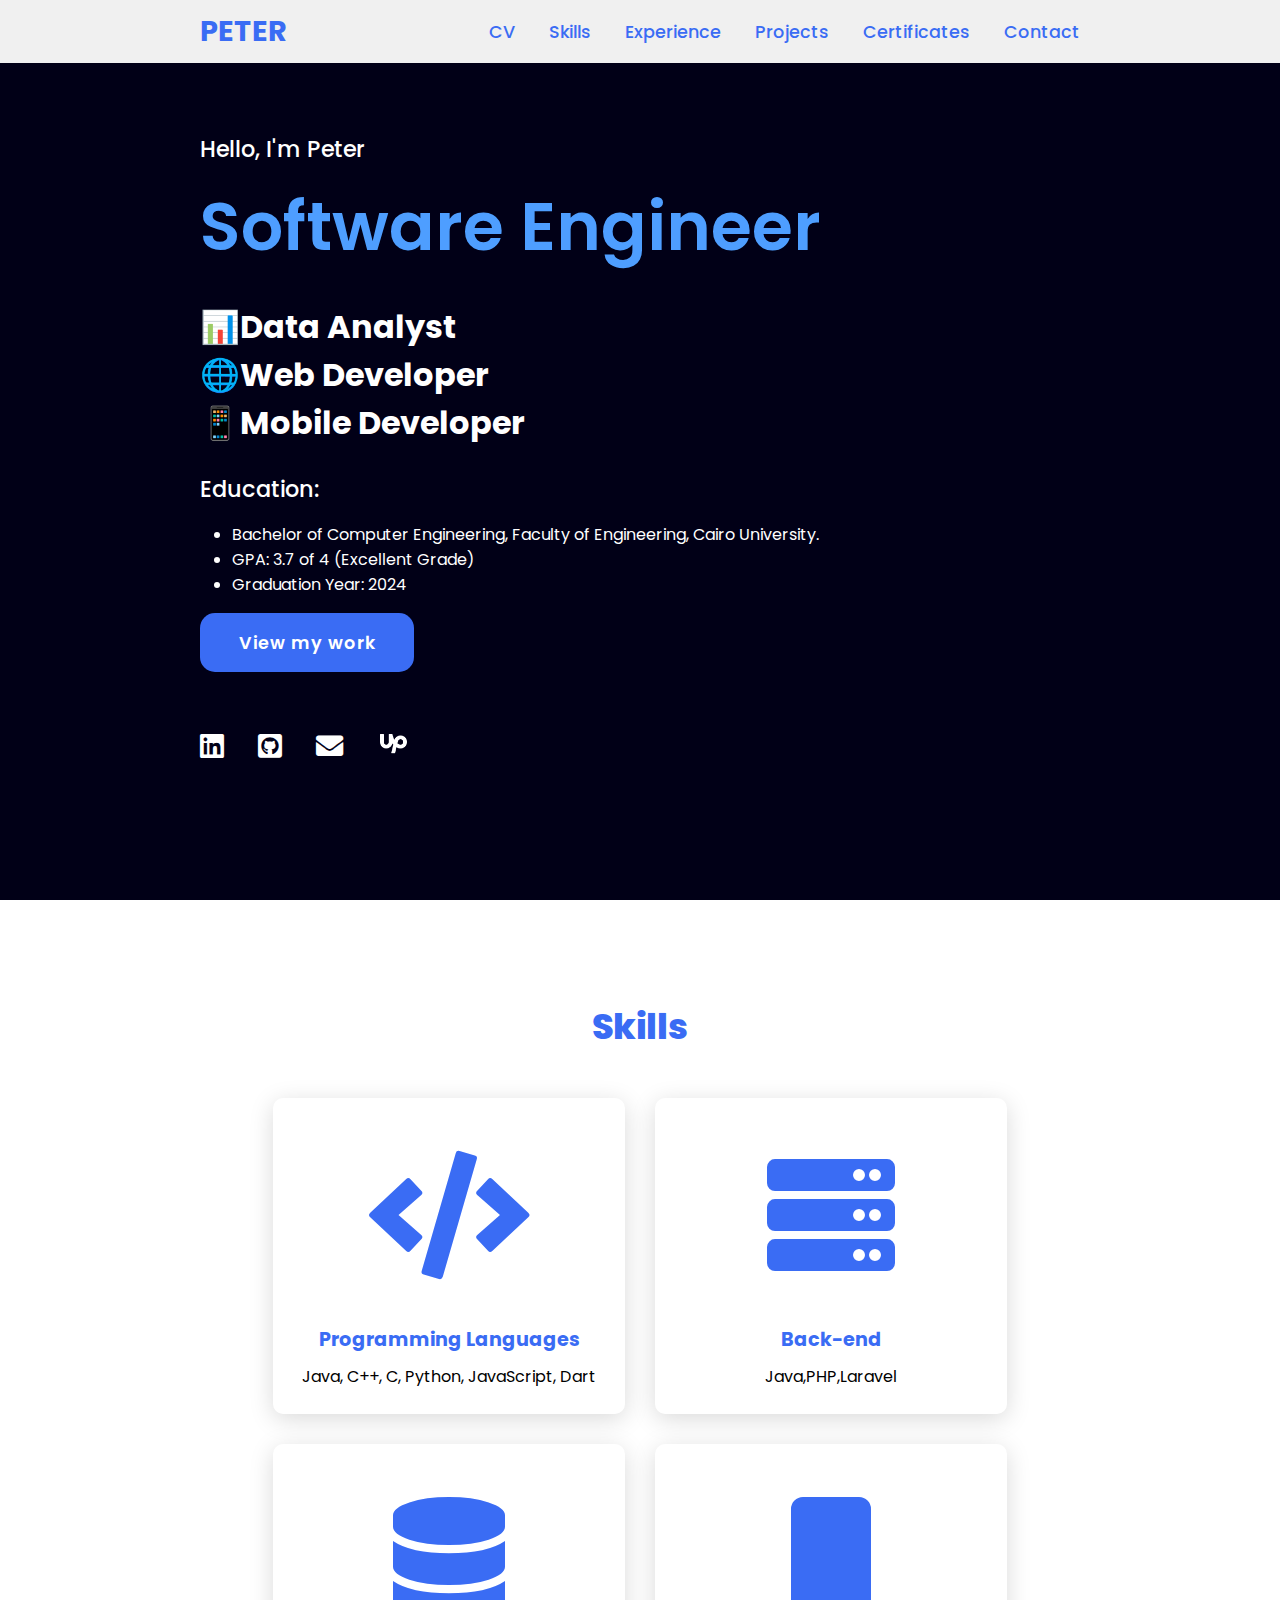
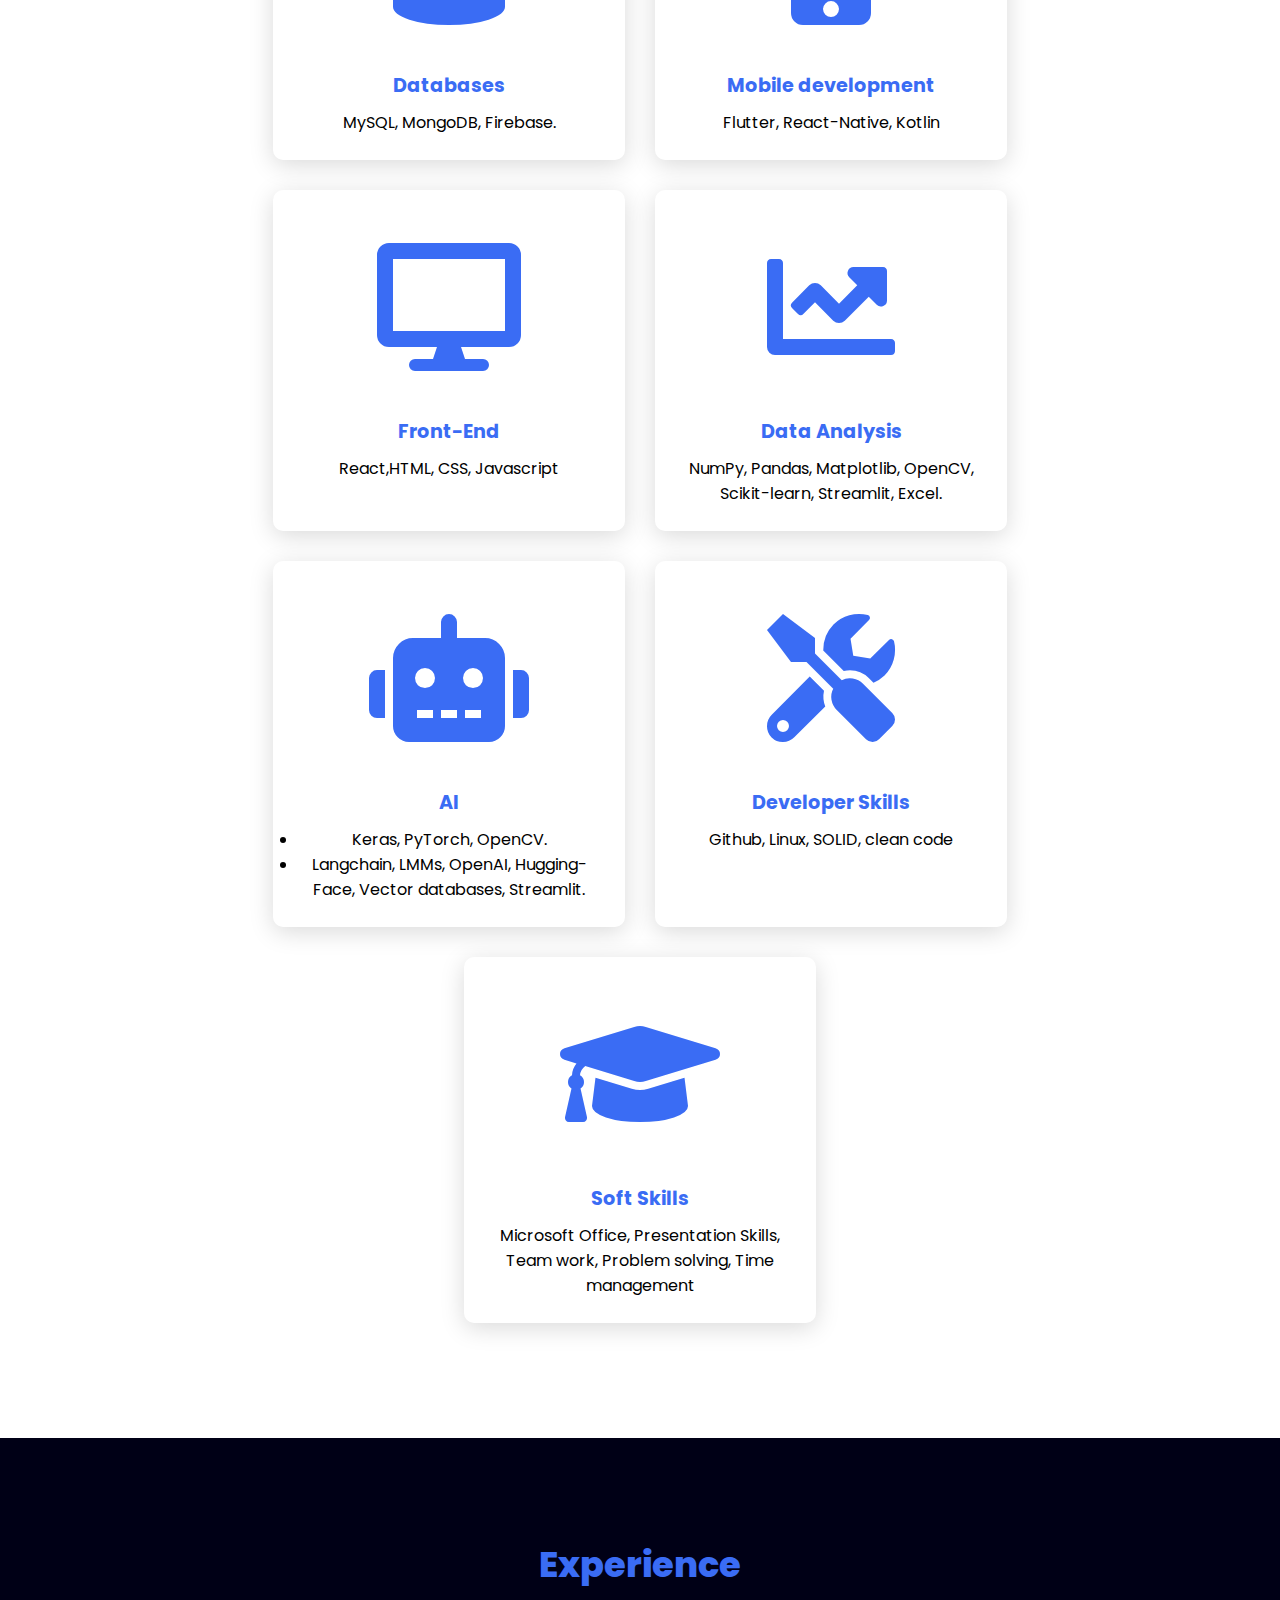
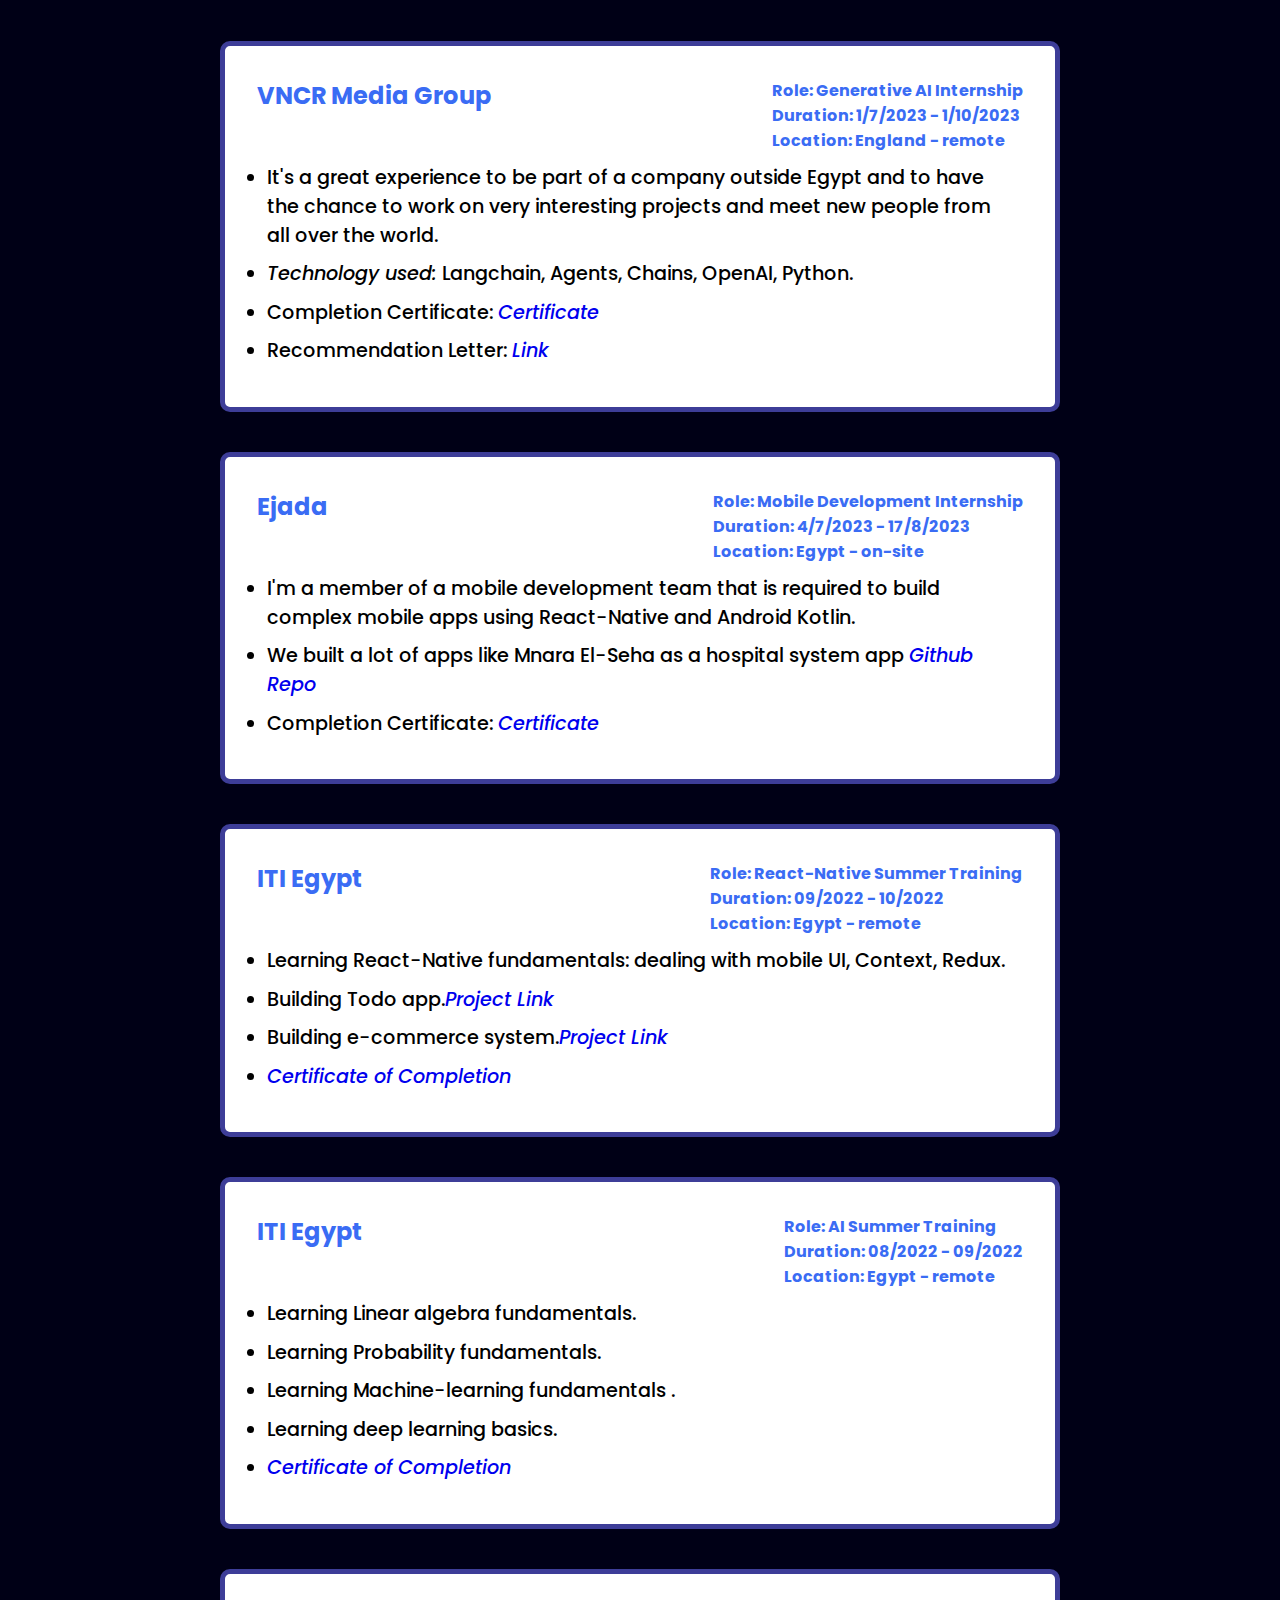
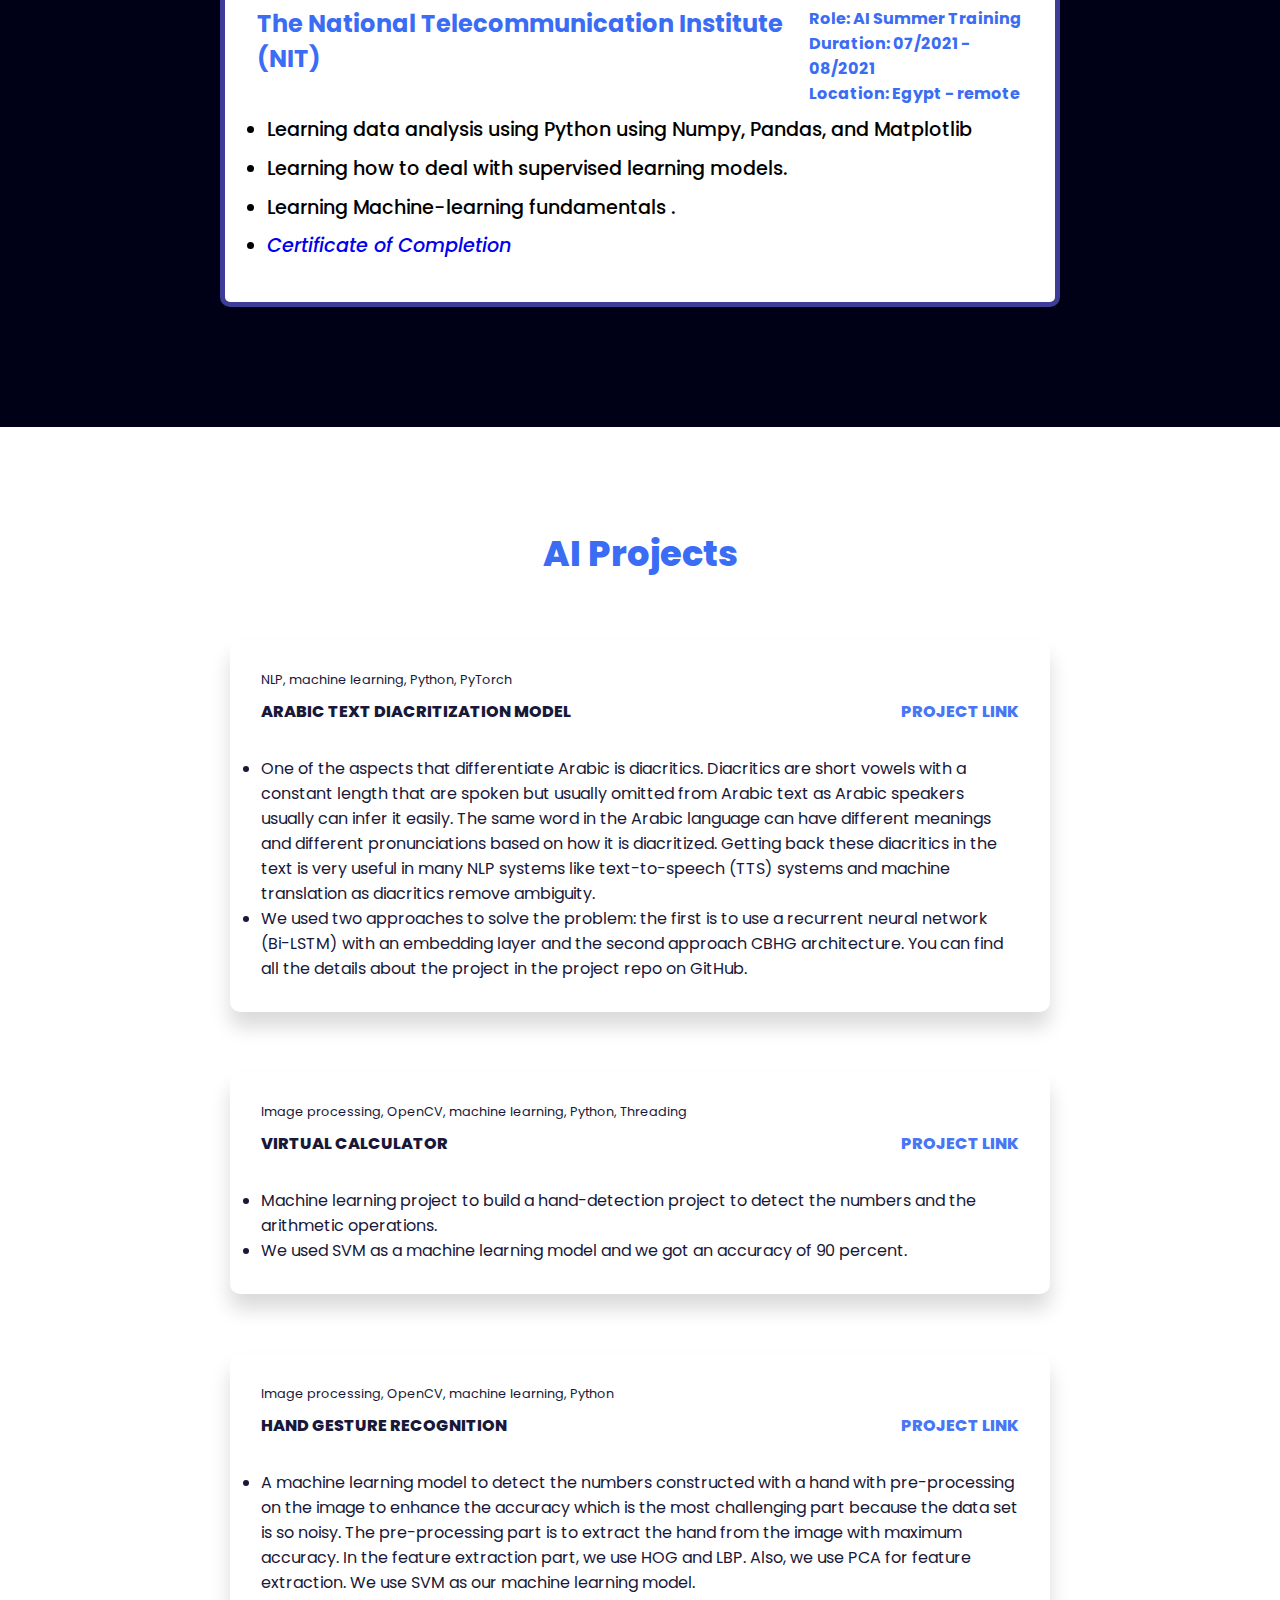
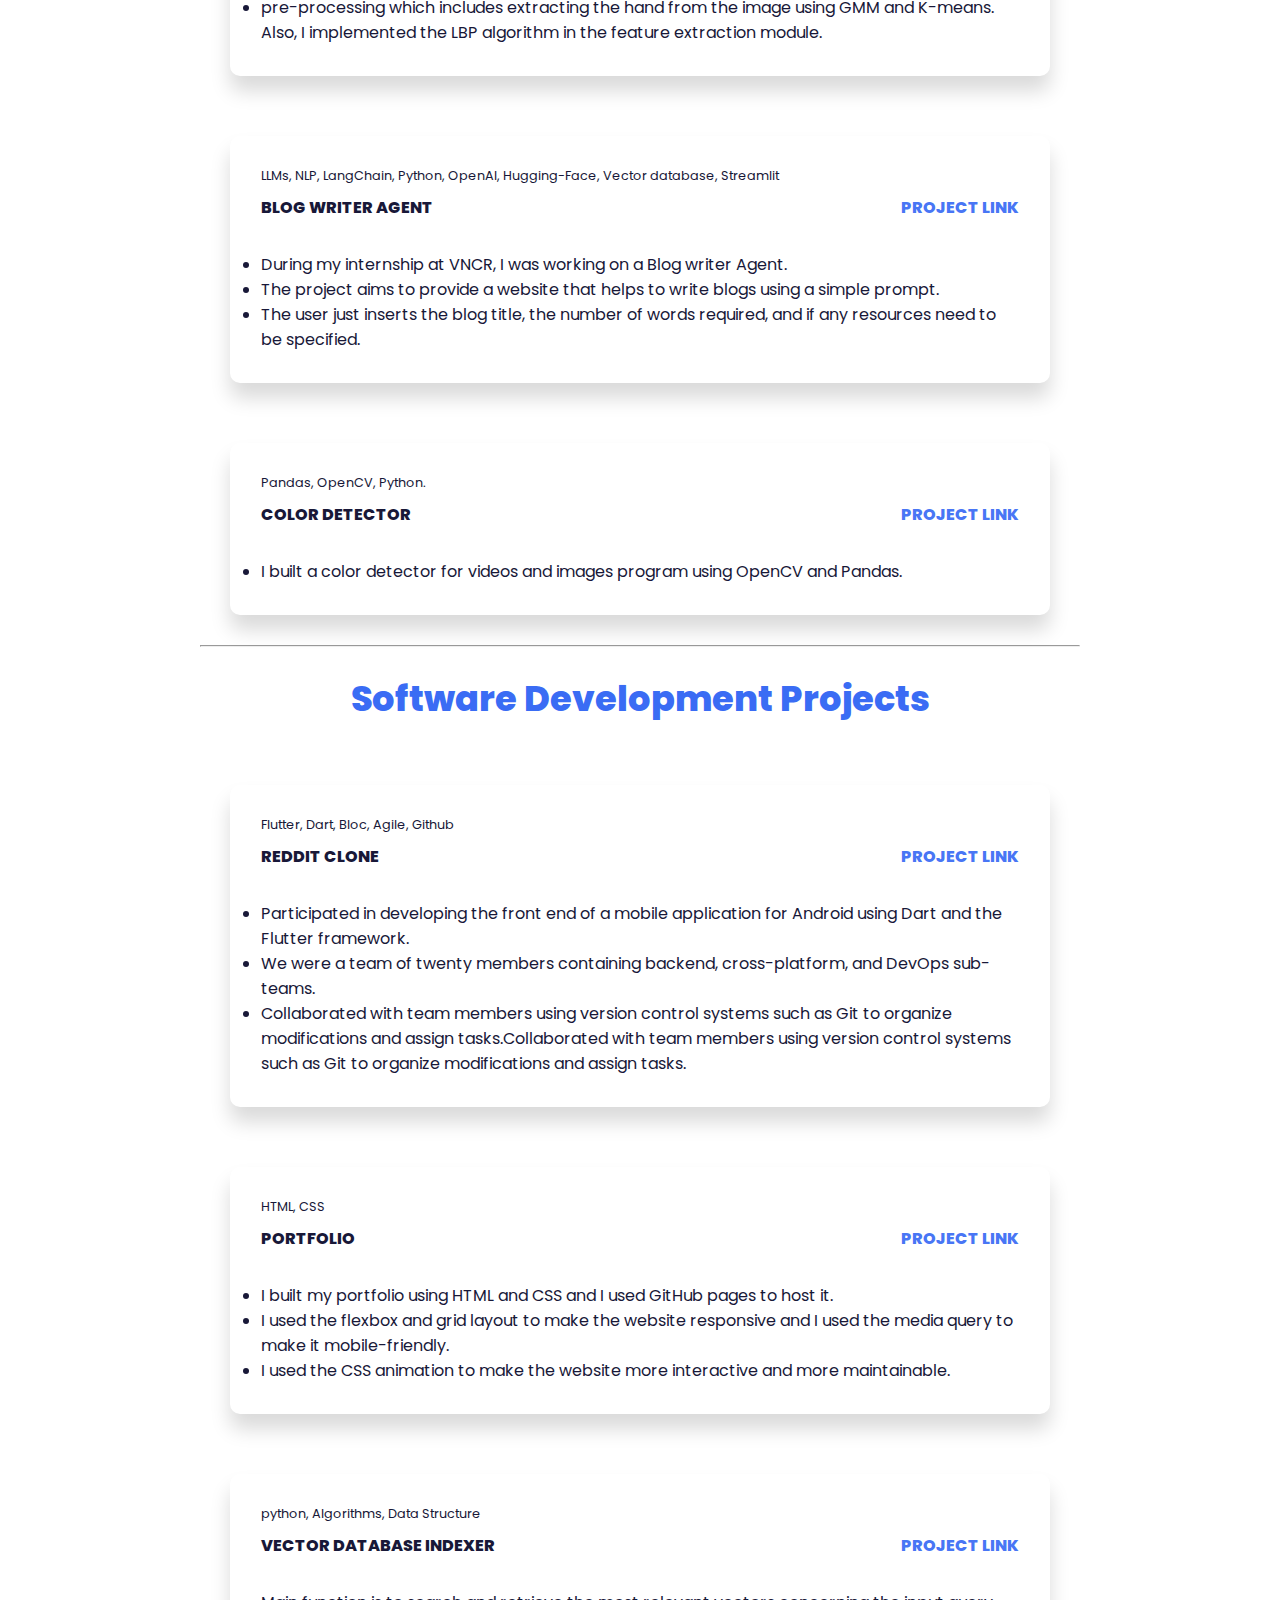
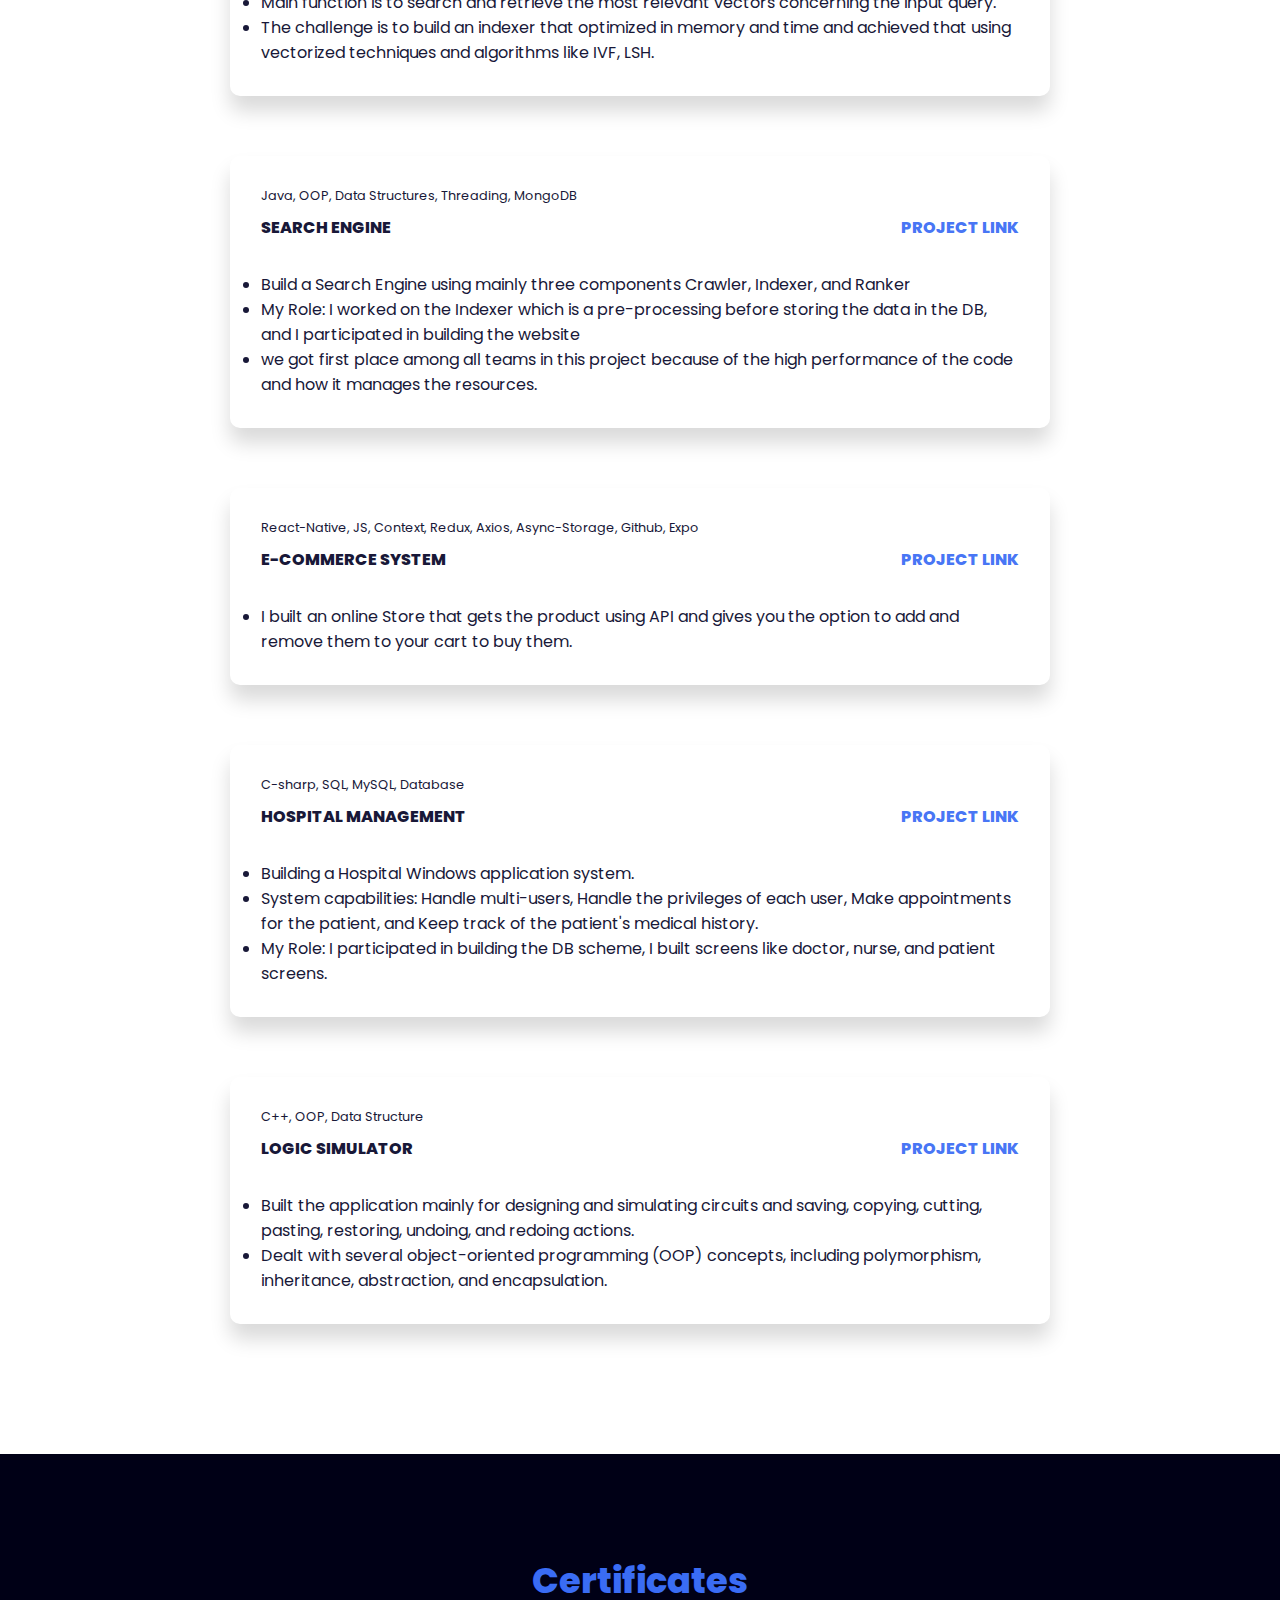
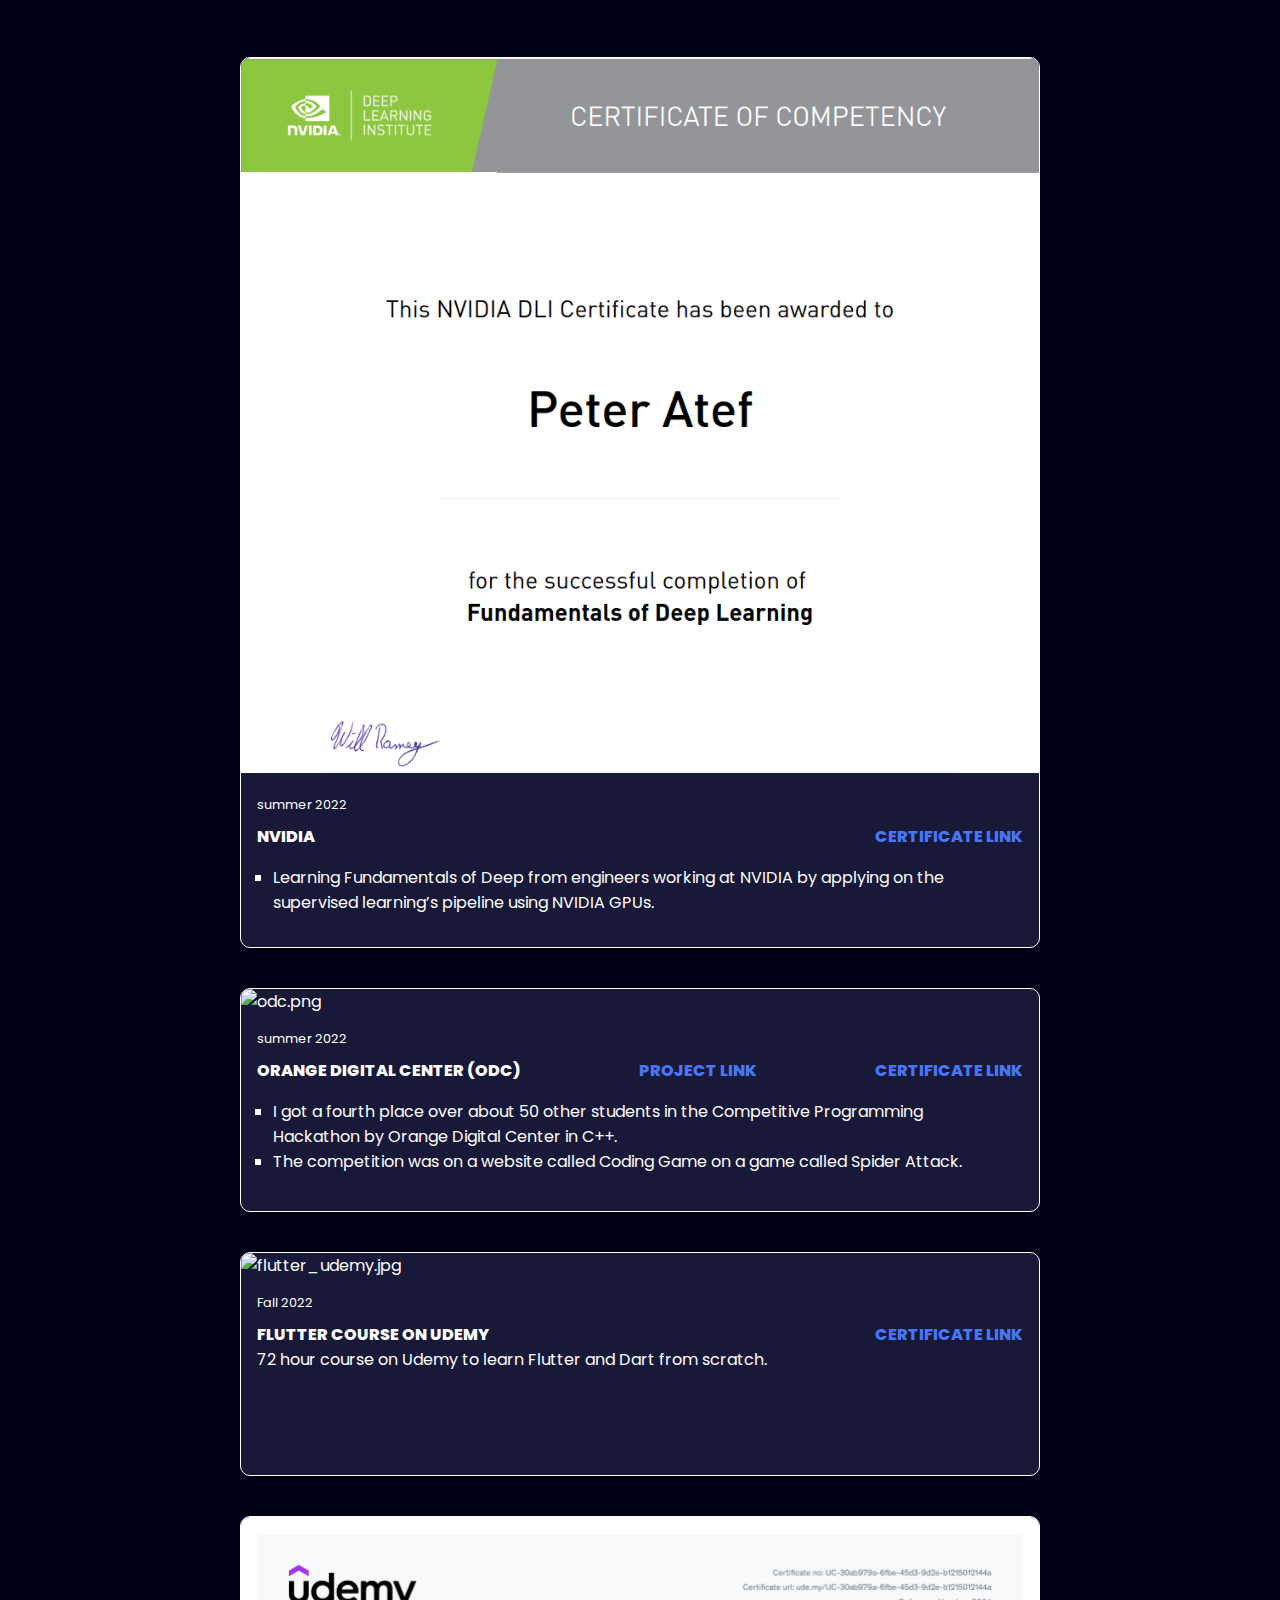
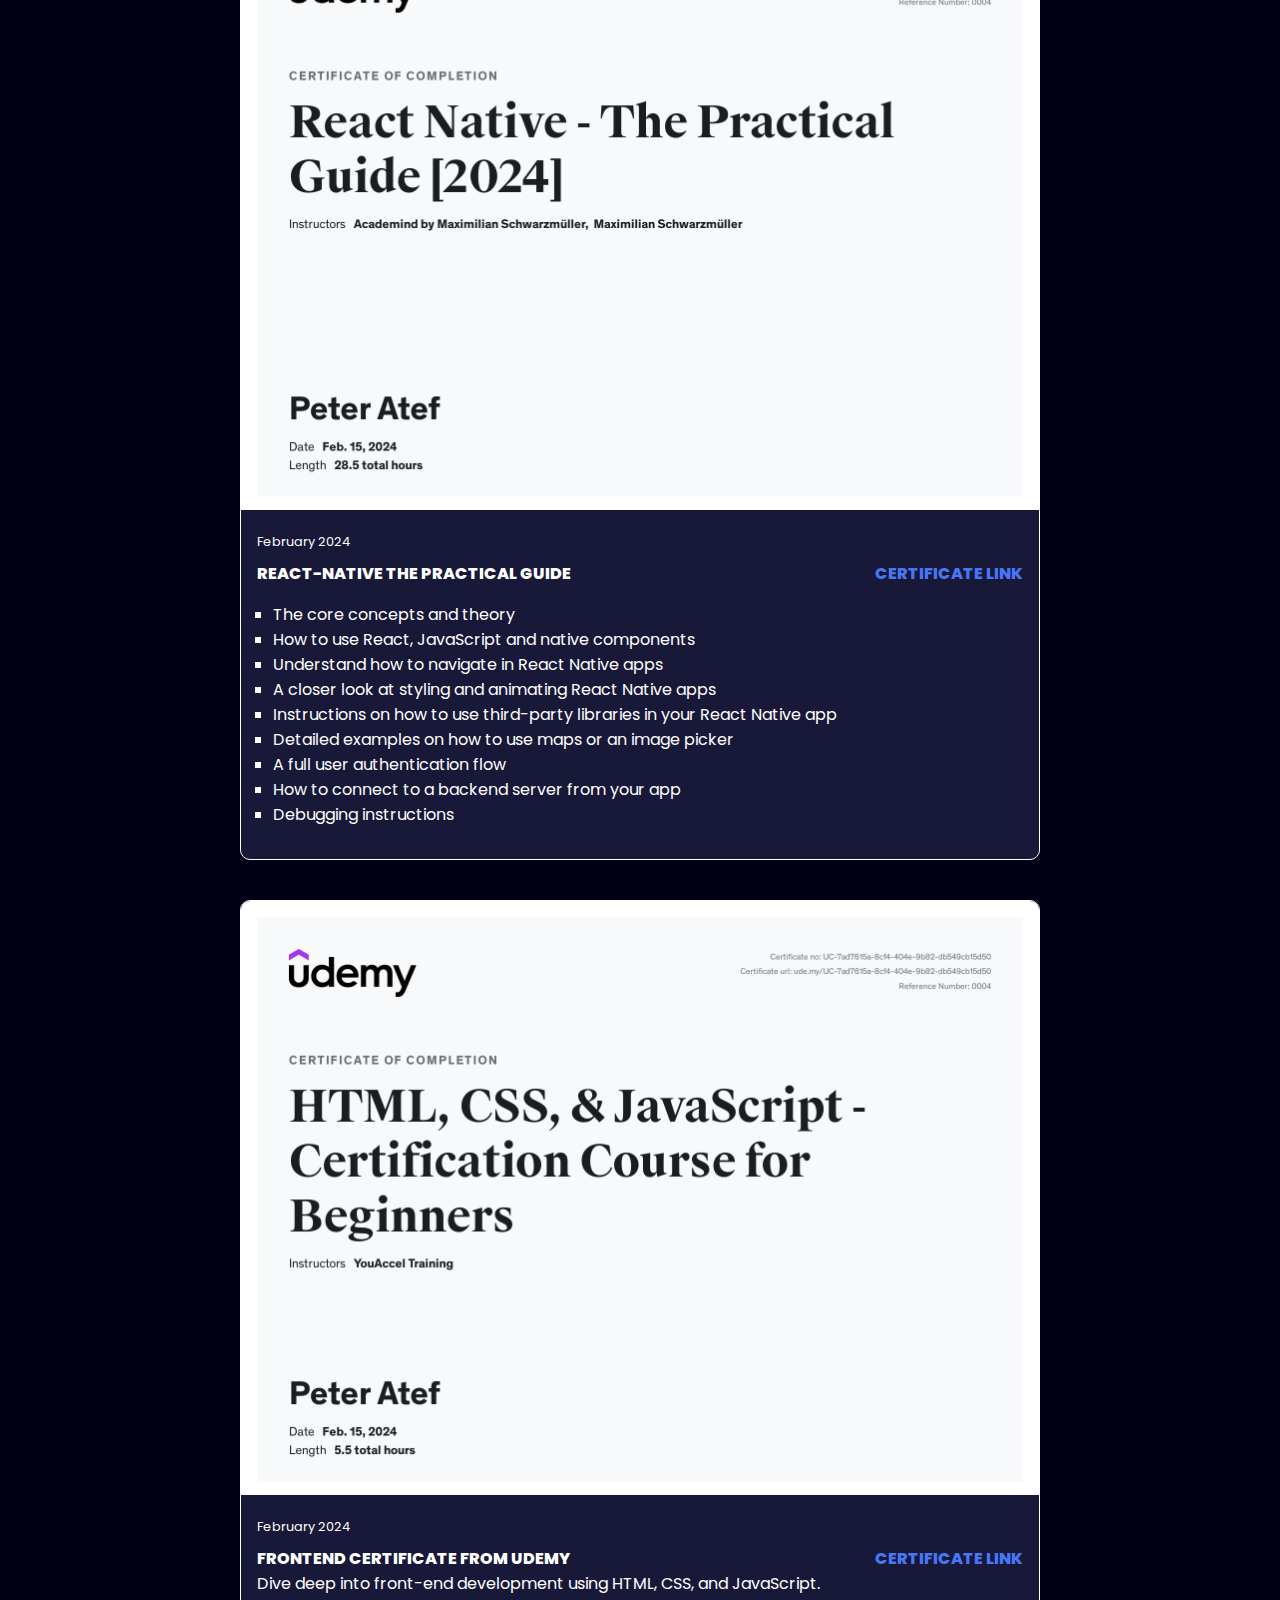
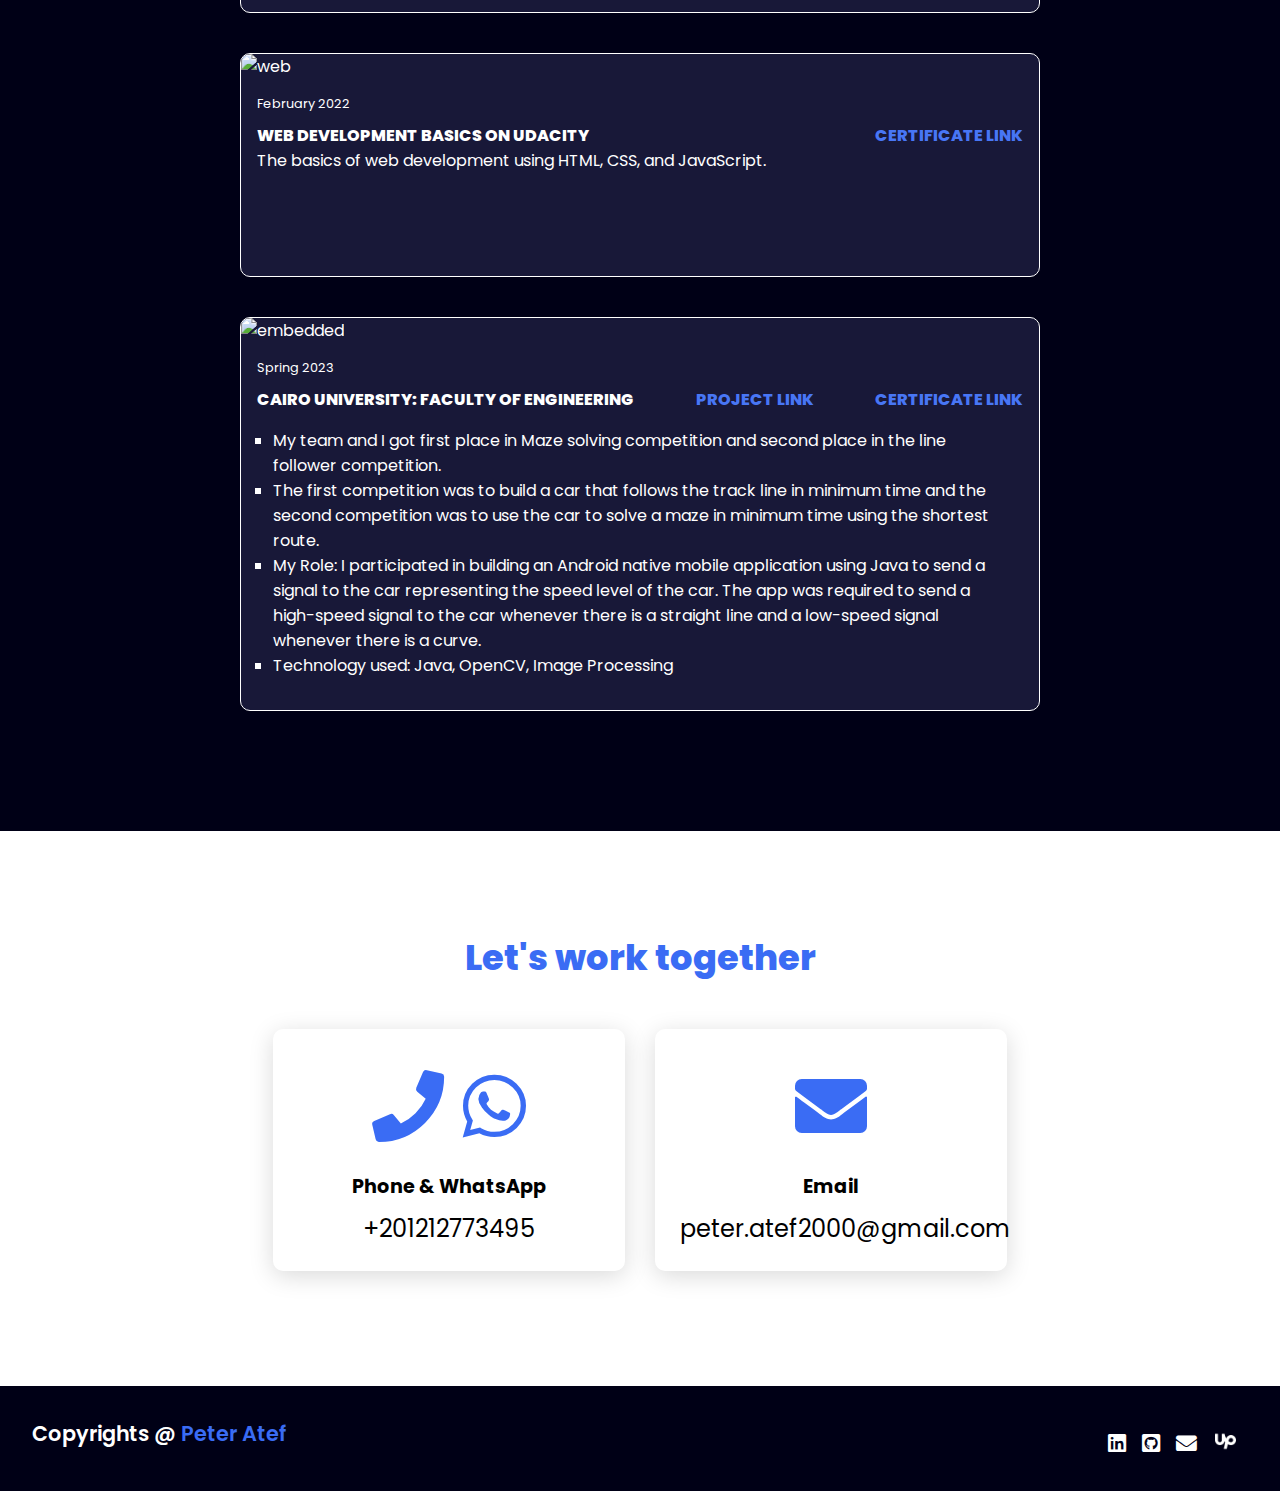
==== commit 8621e5b8: "Update back-end technologies and adjust CSS" ====
--- a/index.html
+++ b/index.html
@@ -112,7 +112,7 @@
           </div>
           <div class="info">
             <h3>Back-end</h3>
-            <p>Java</p>
+            <p>Java,PHP,Laravel</p>
           </div>
         </div>
         <div class="card">
--- a/style.css
+++ b/style.css
@@ -574,9 +574,4 @@
   .navigation a {
     padding-left: 2px;
   }
-}
-
-.programming-lang {
-  width: 6em;
-  height: 4em;
 }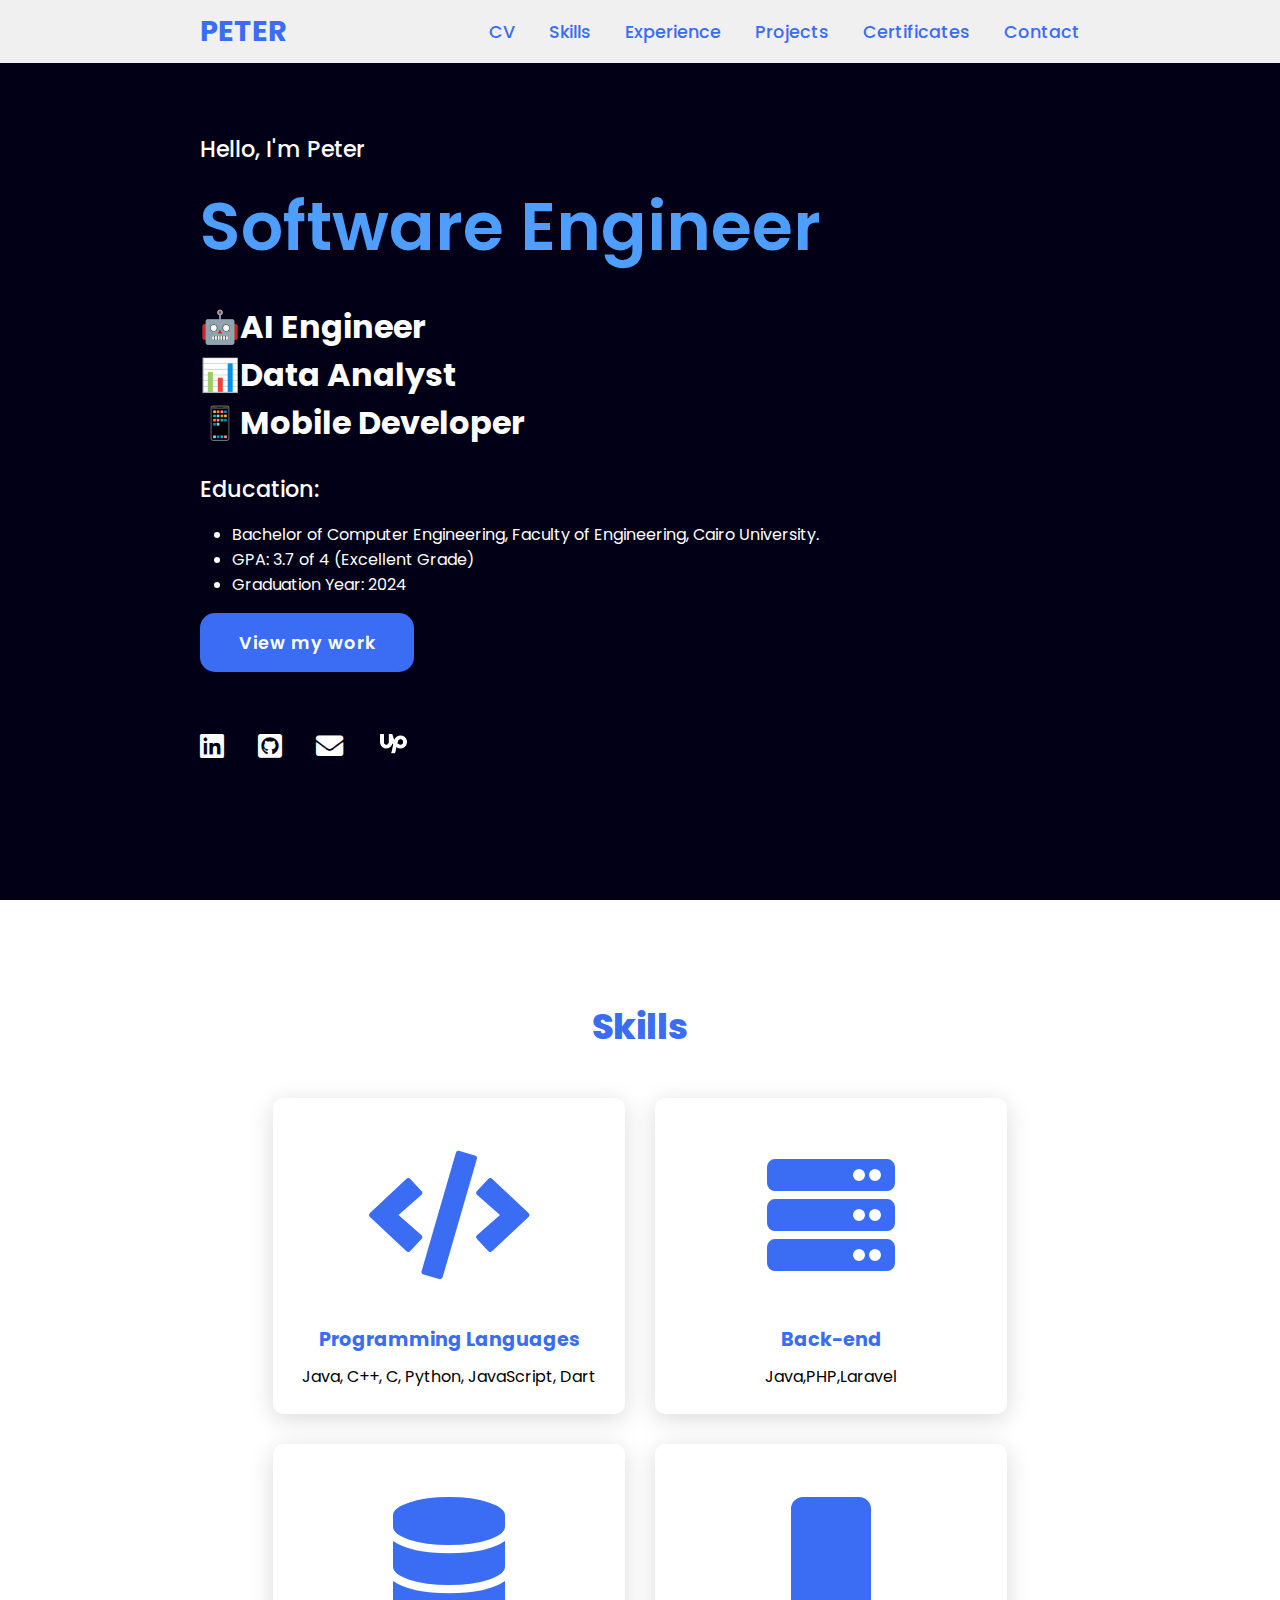
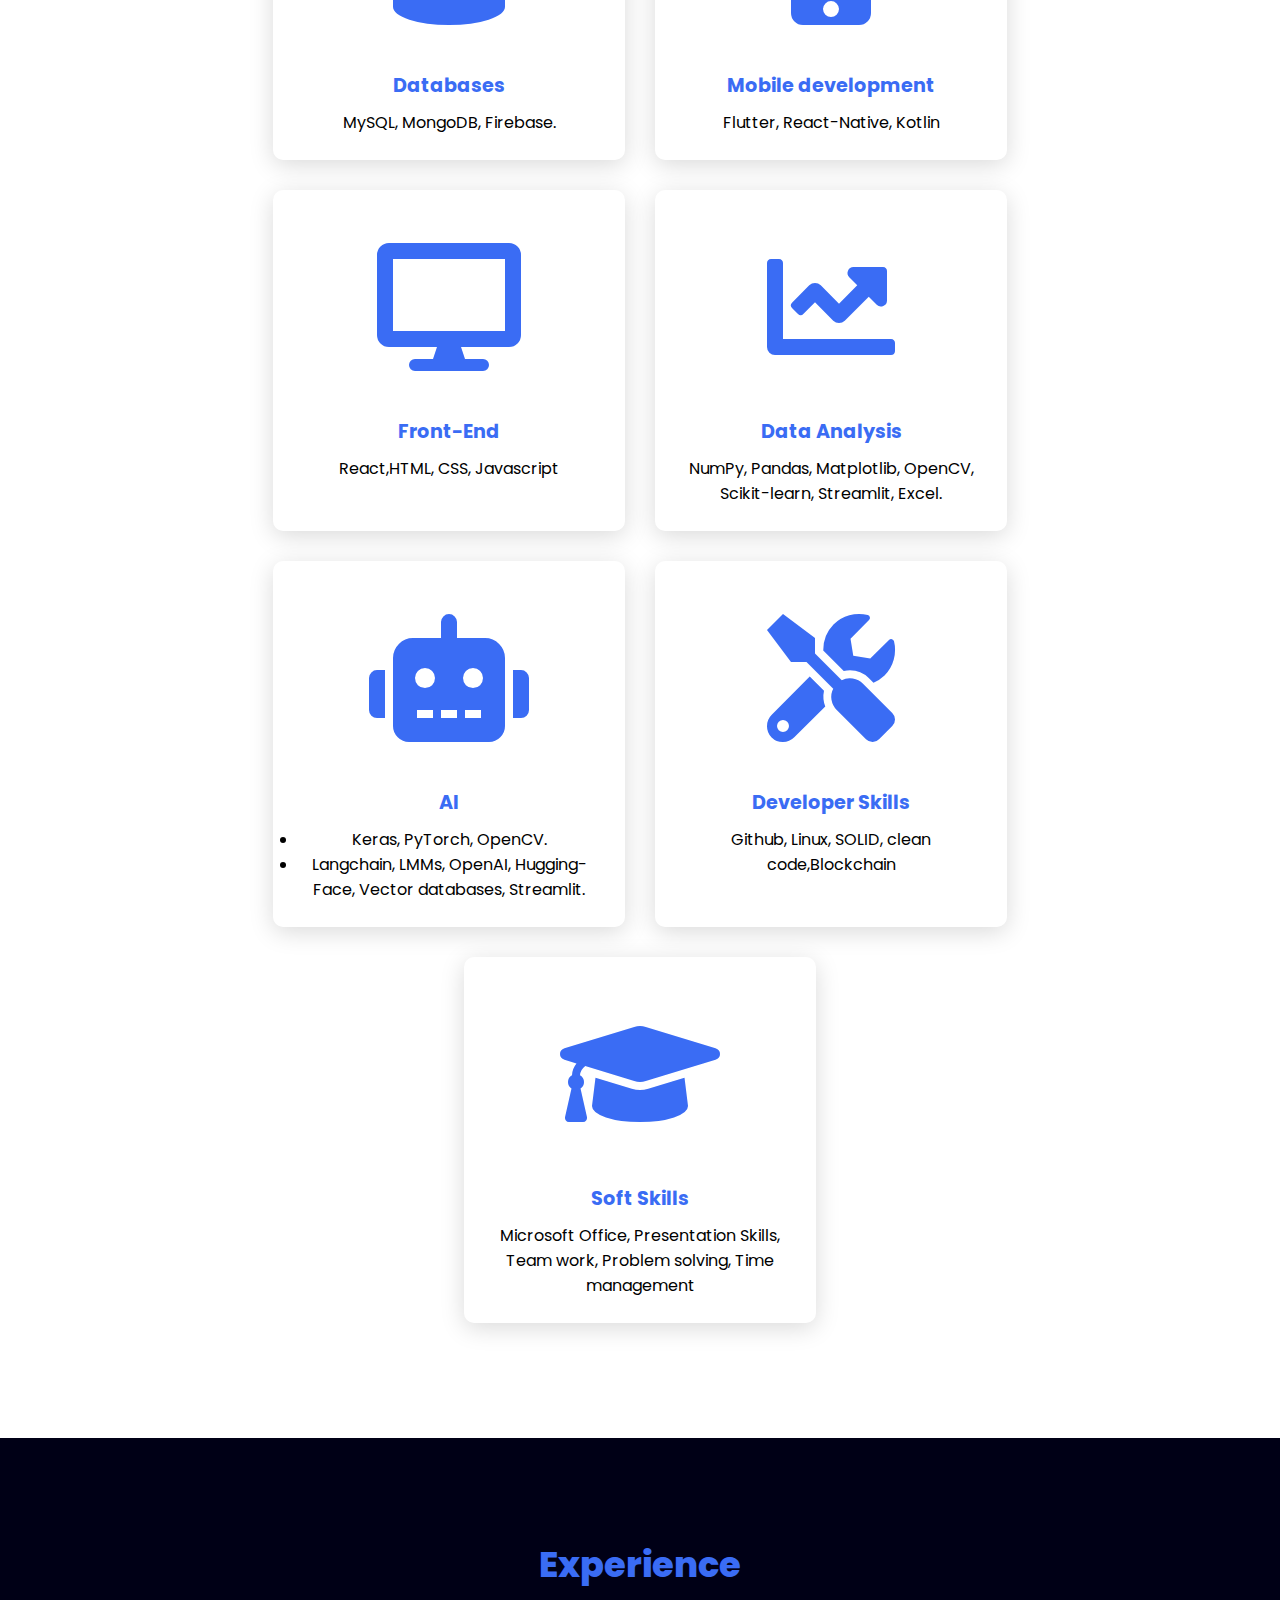
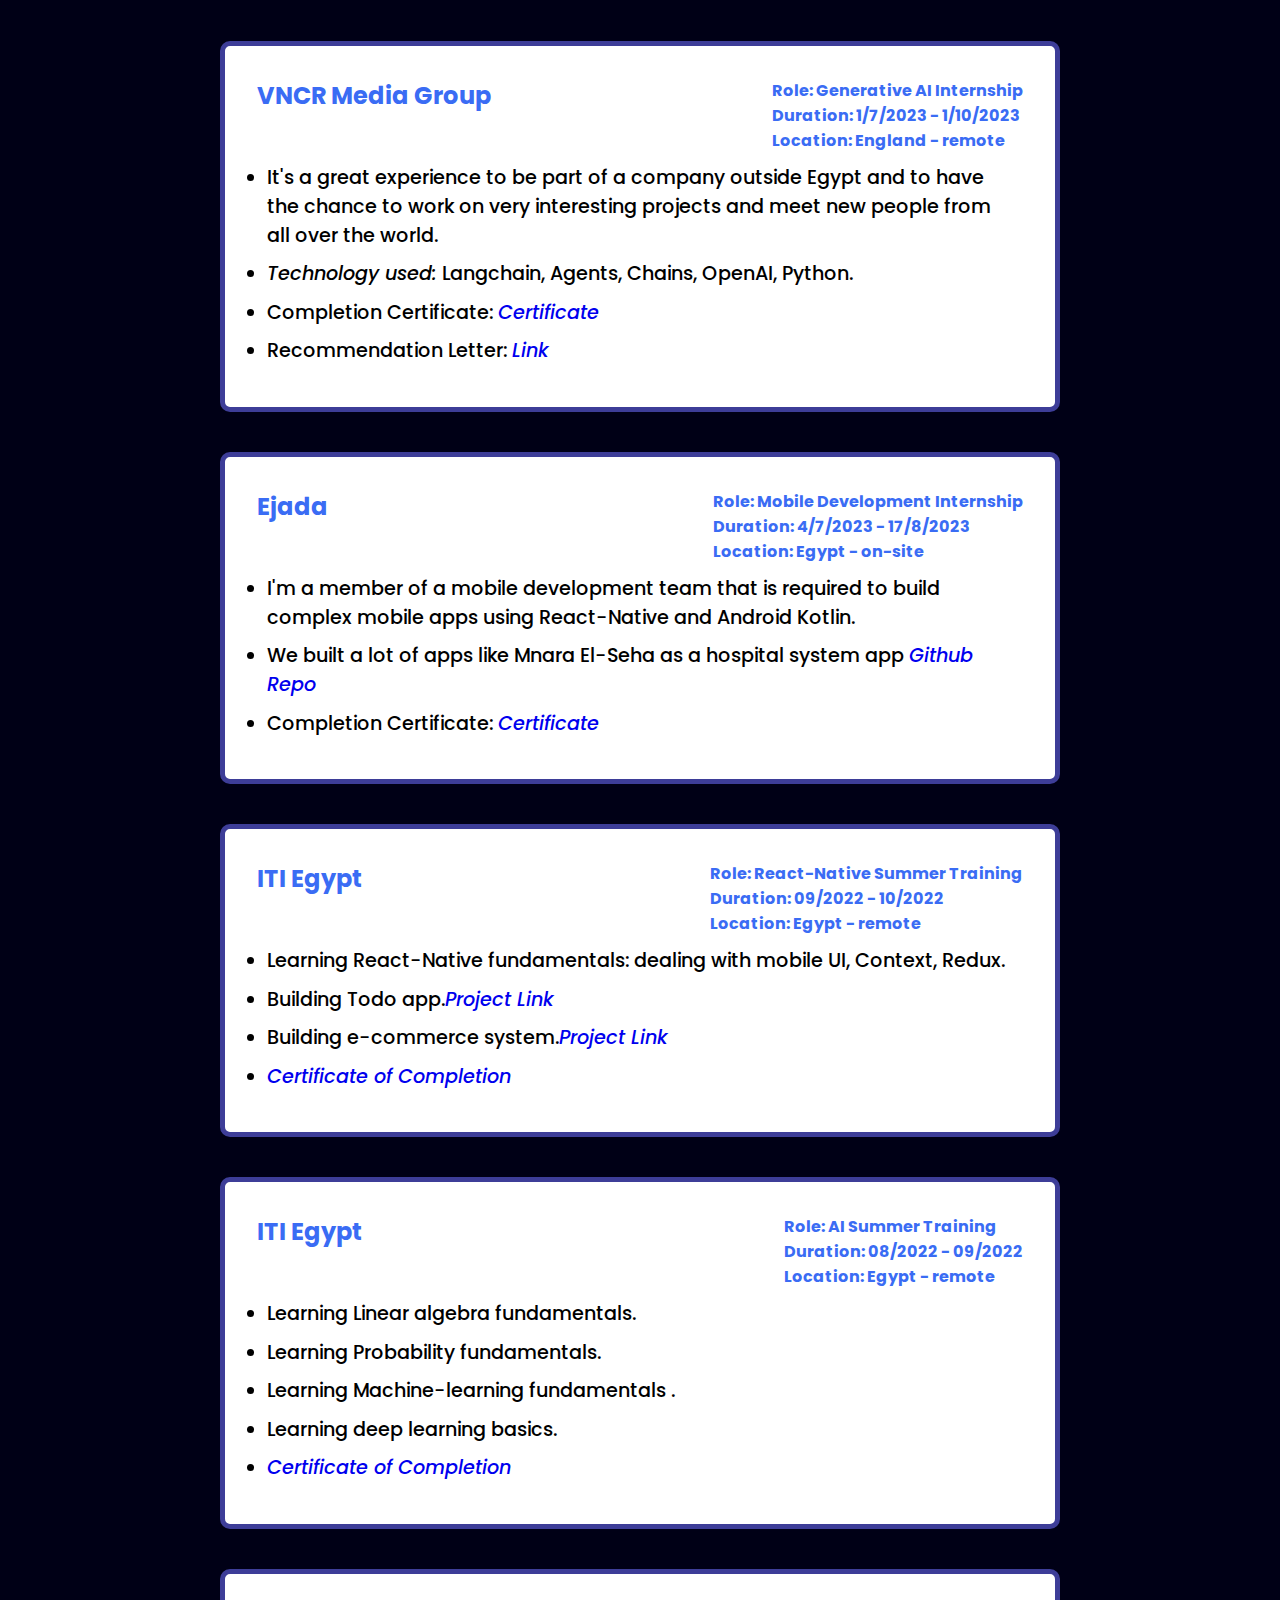
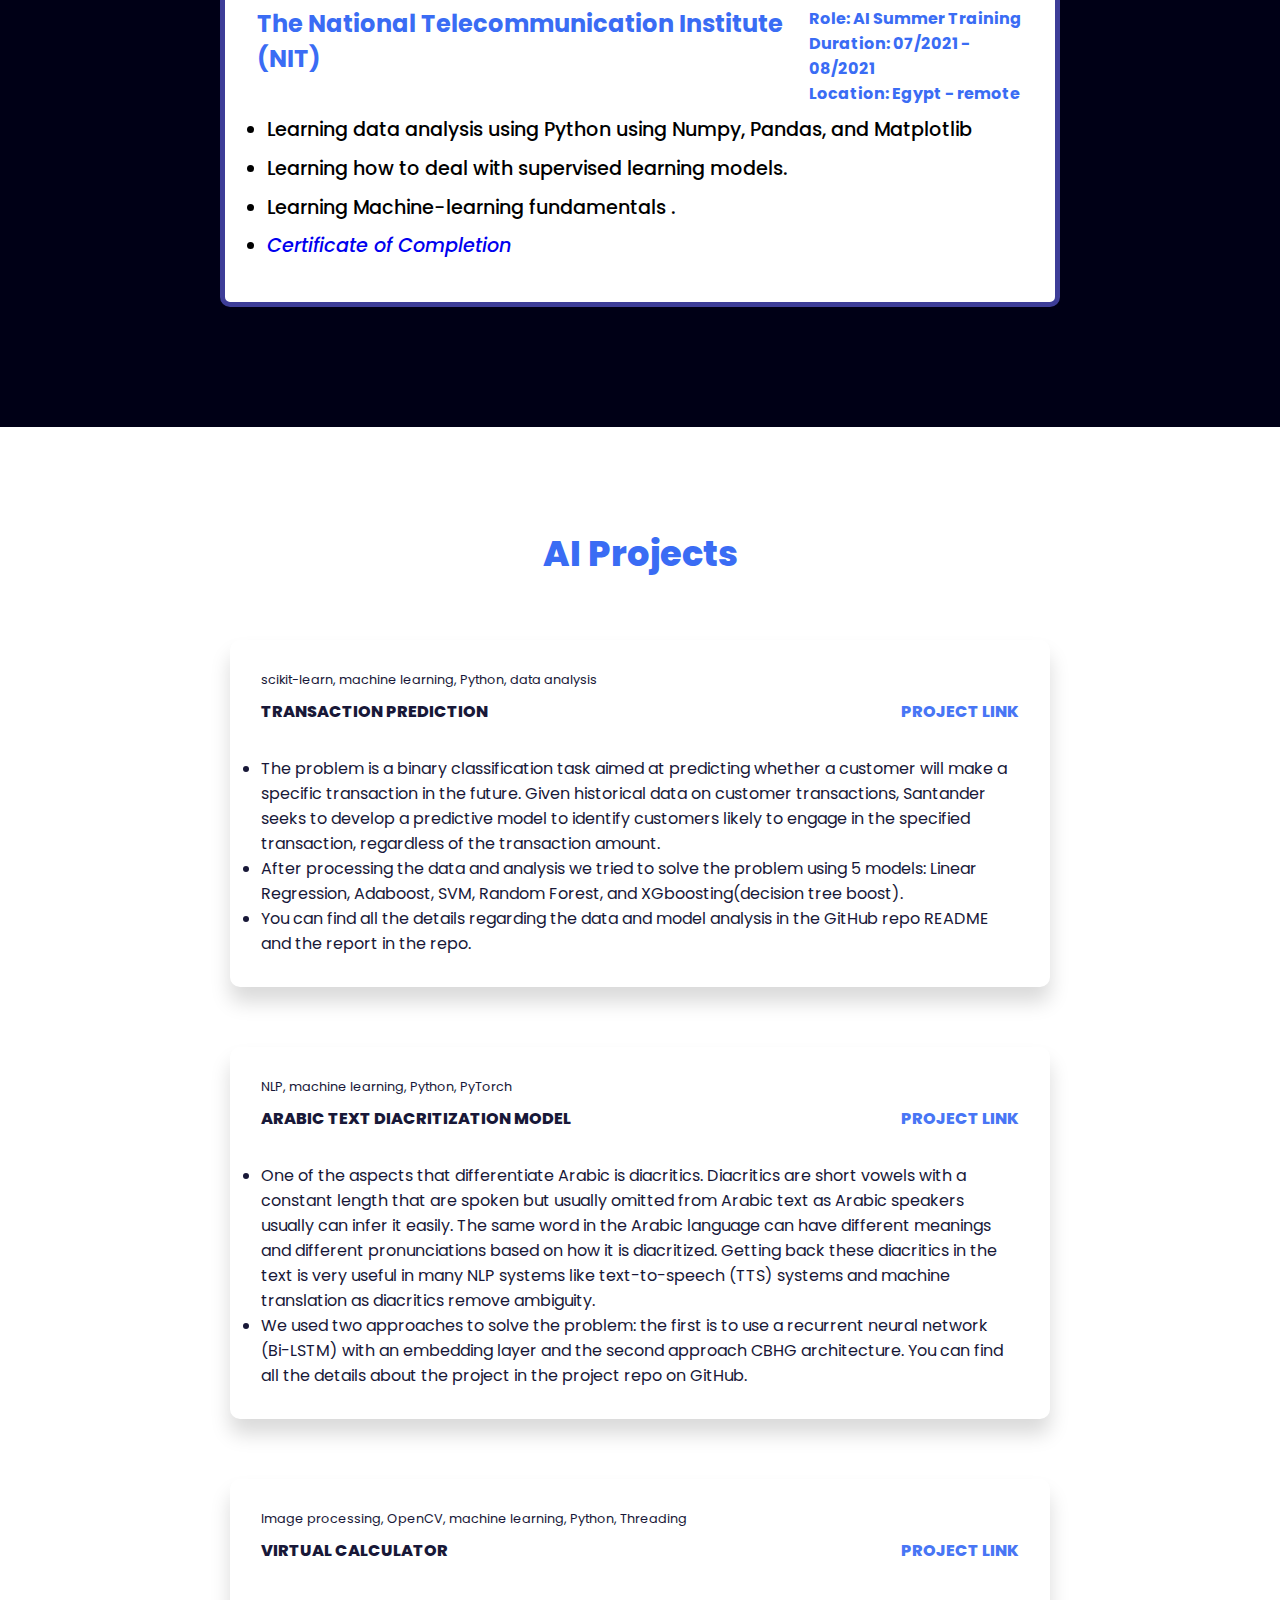
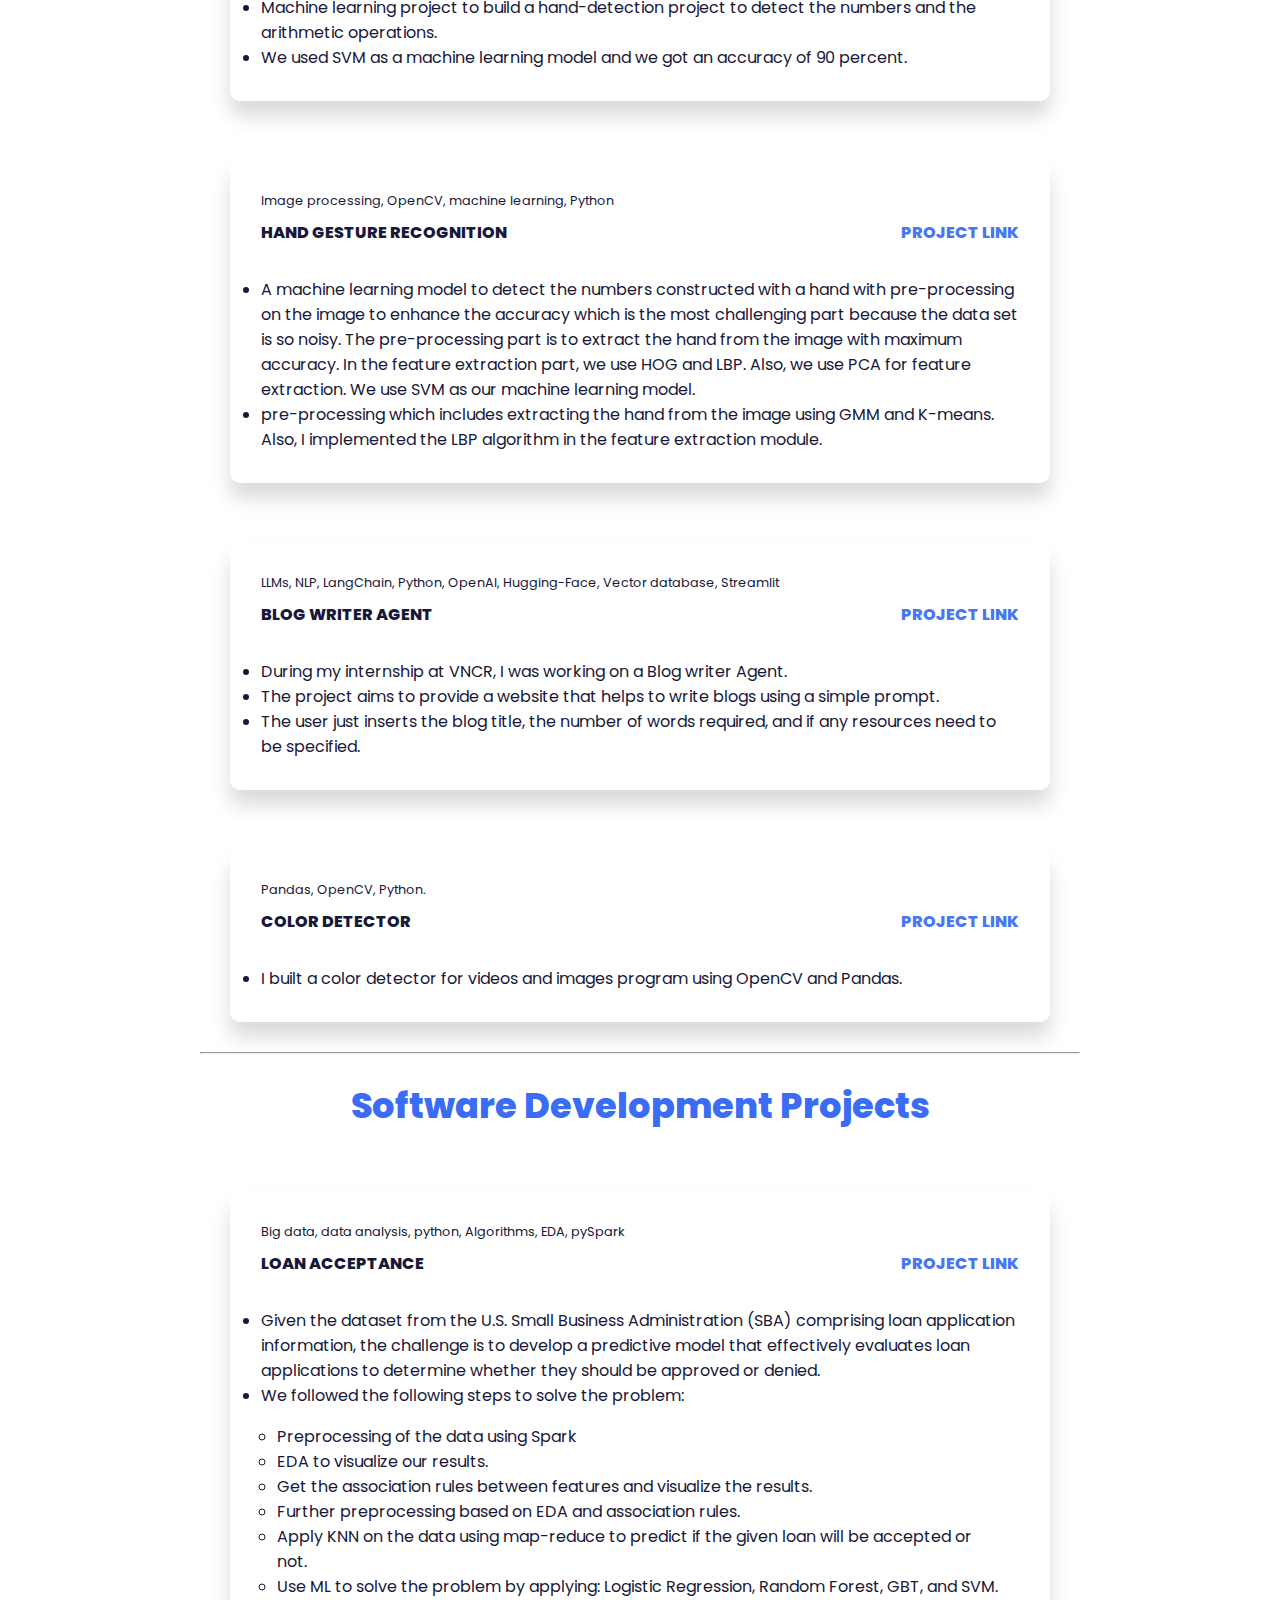
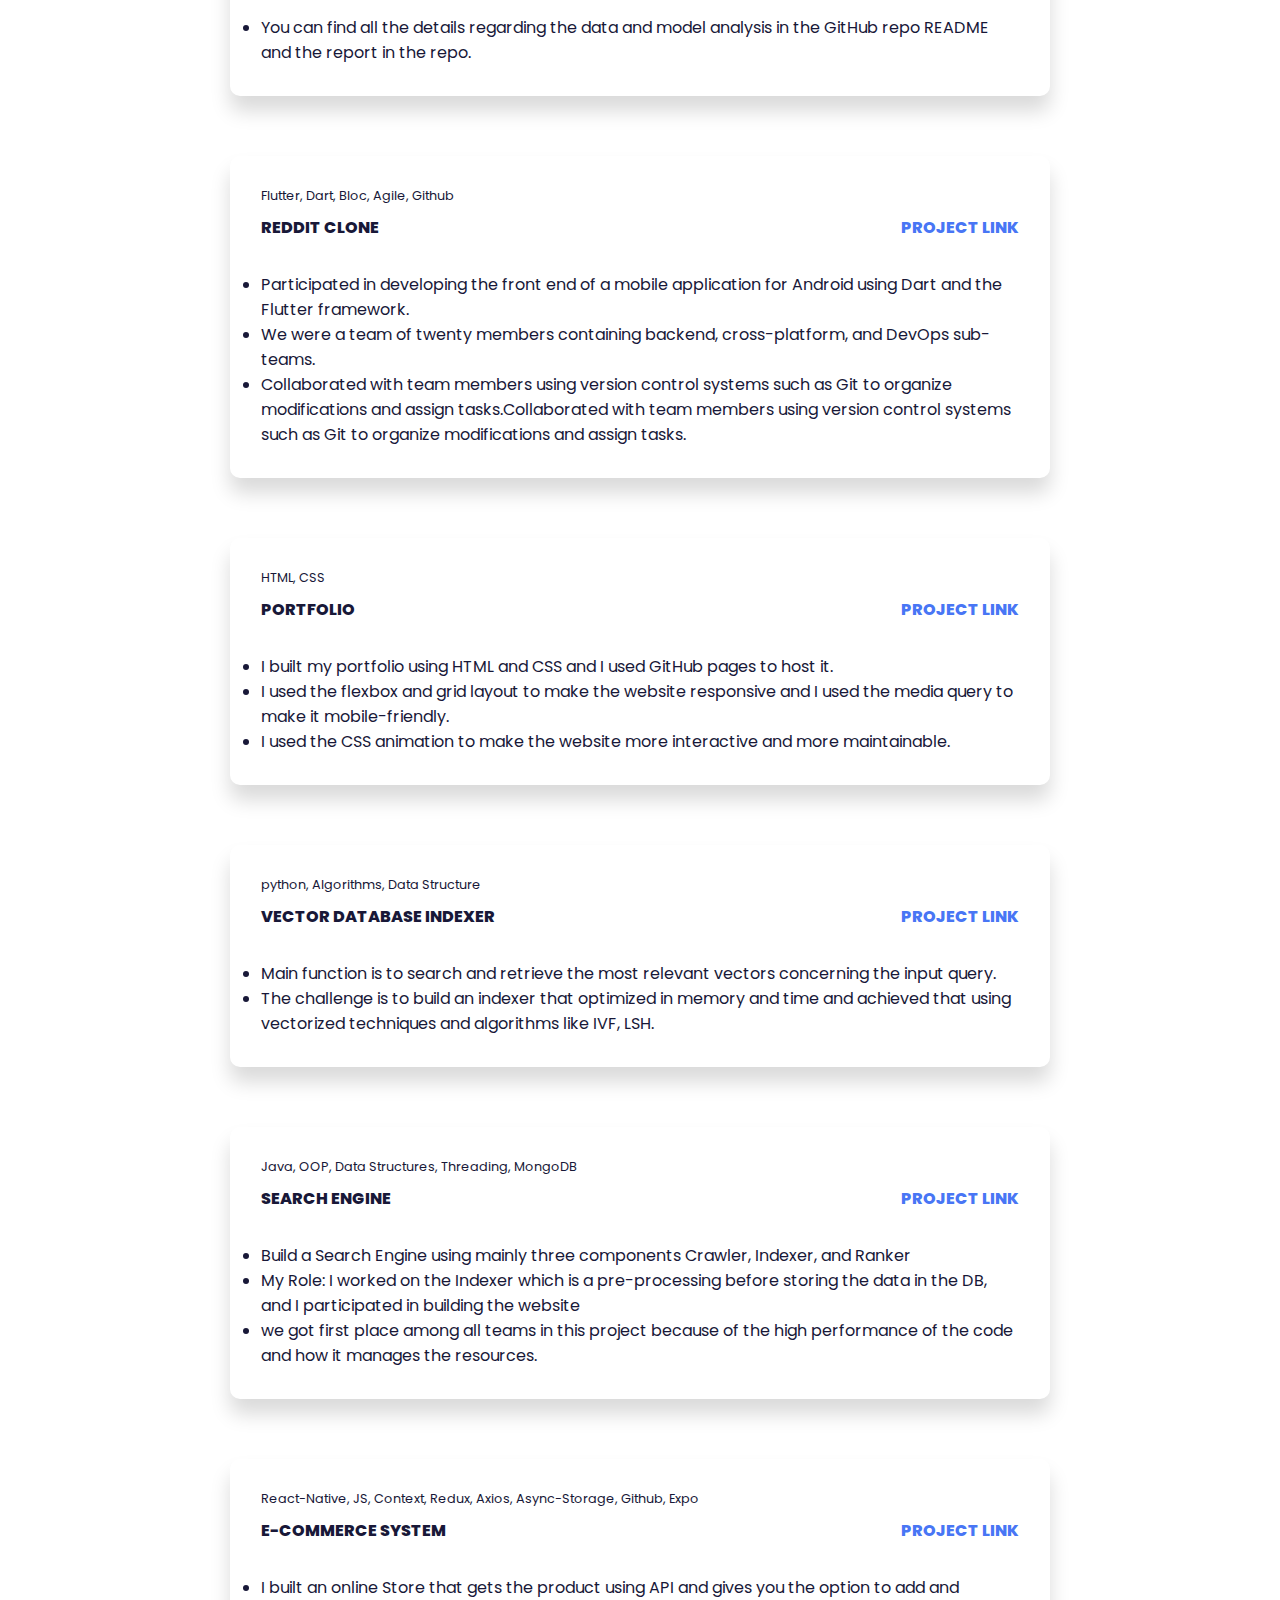
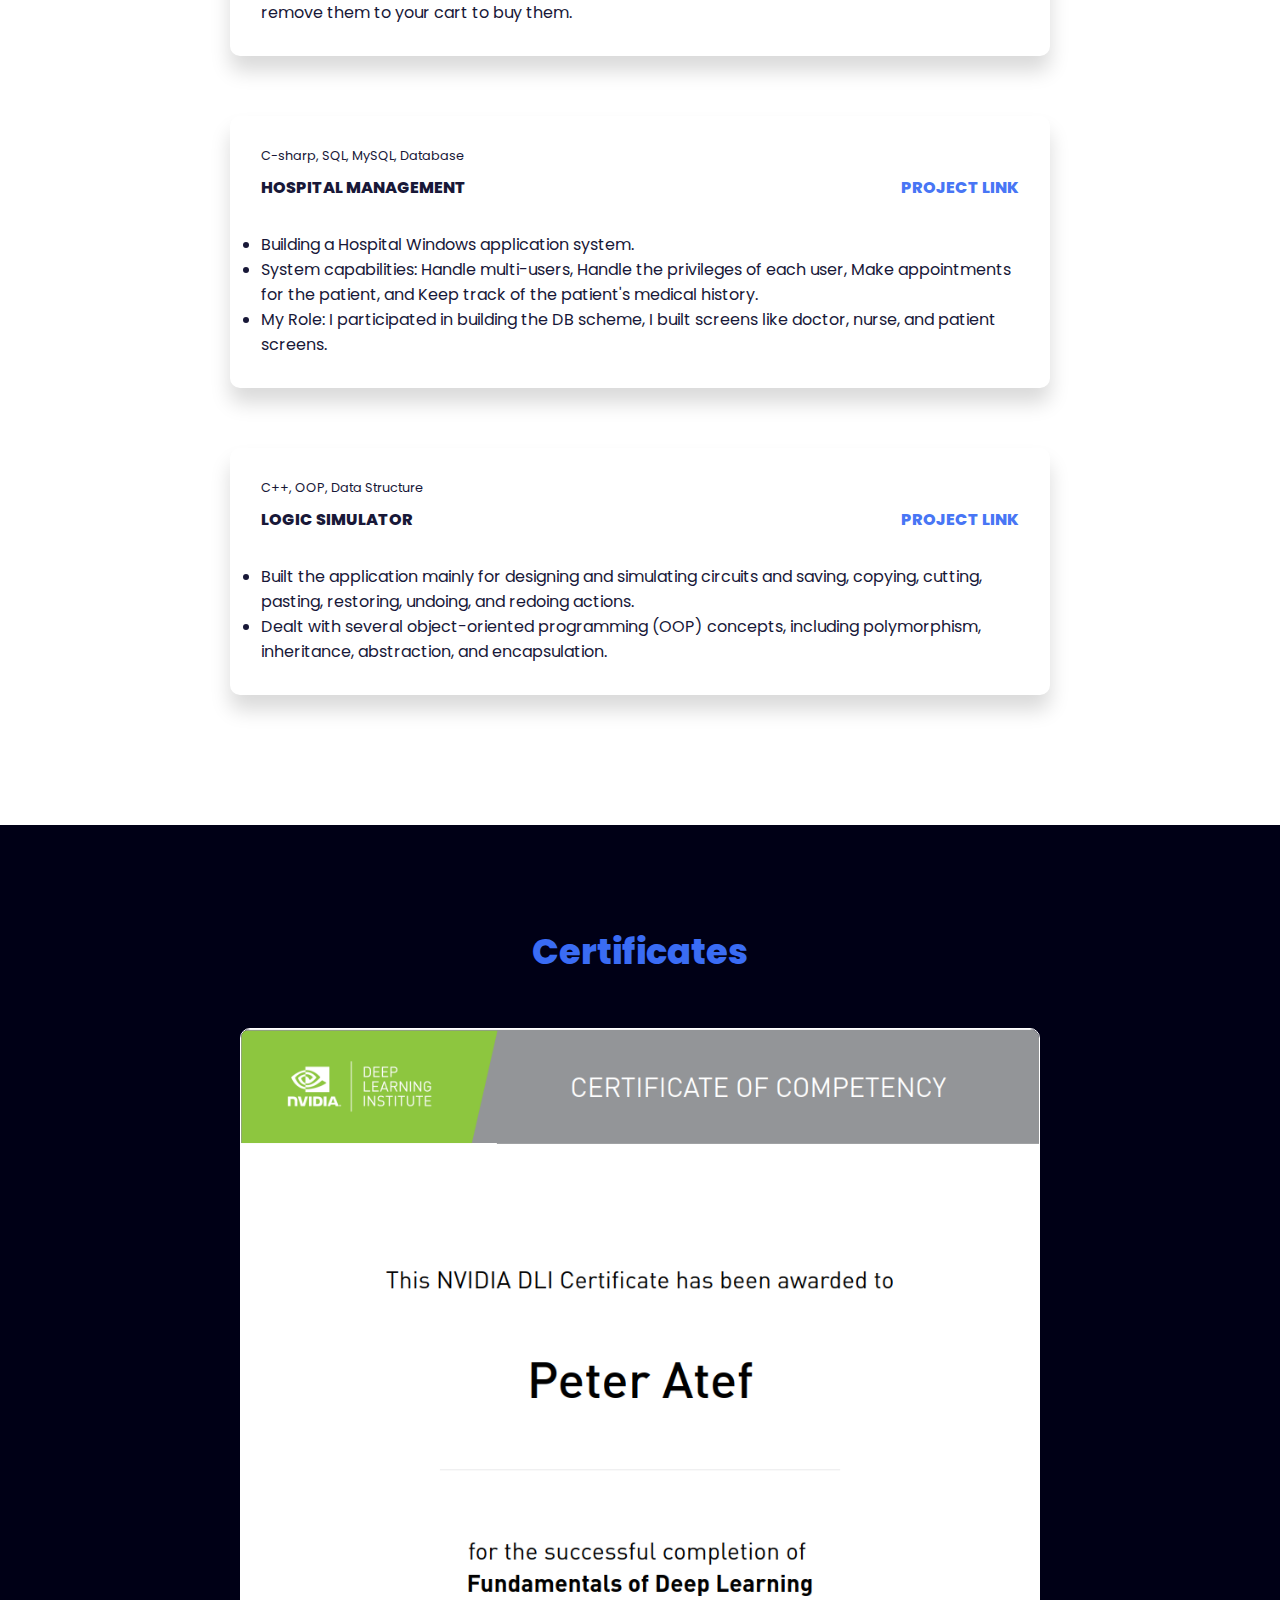
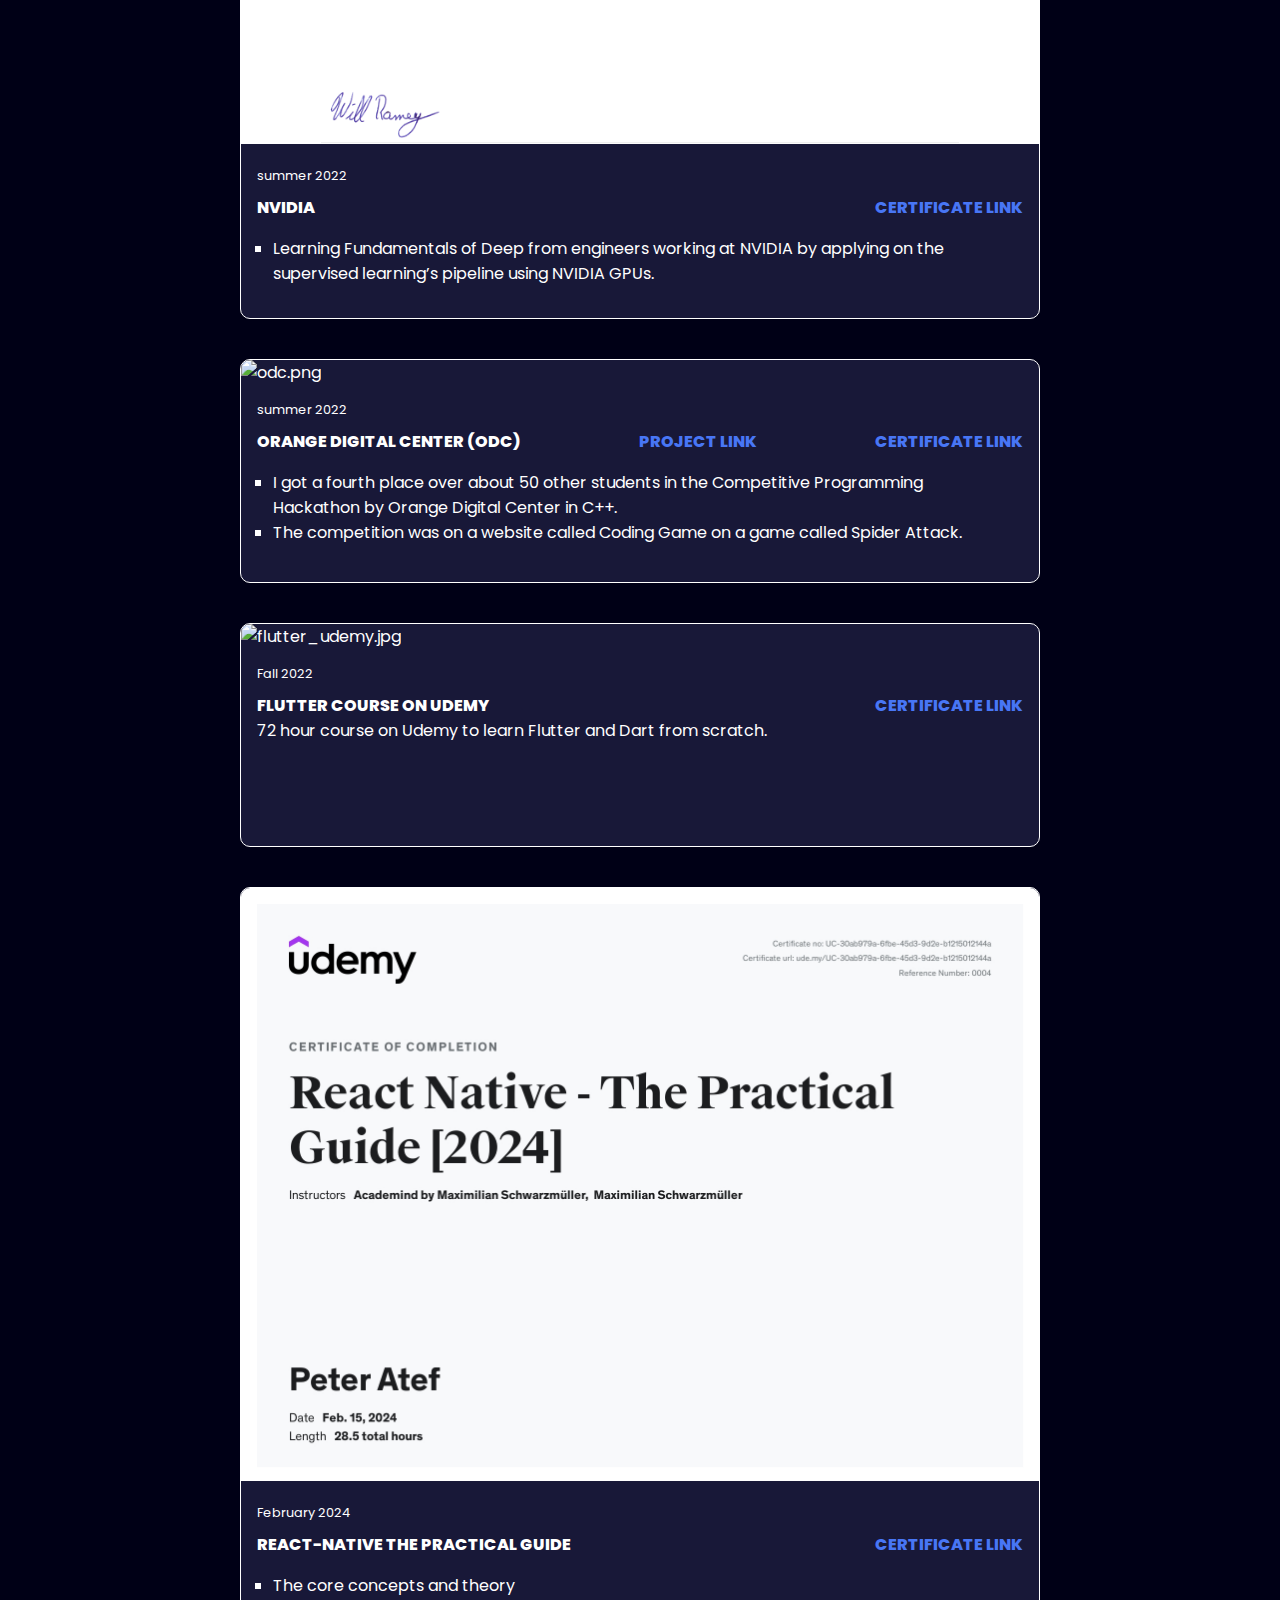
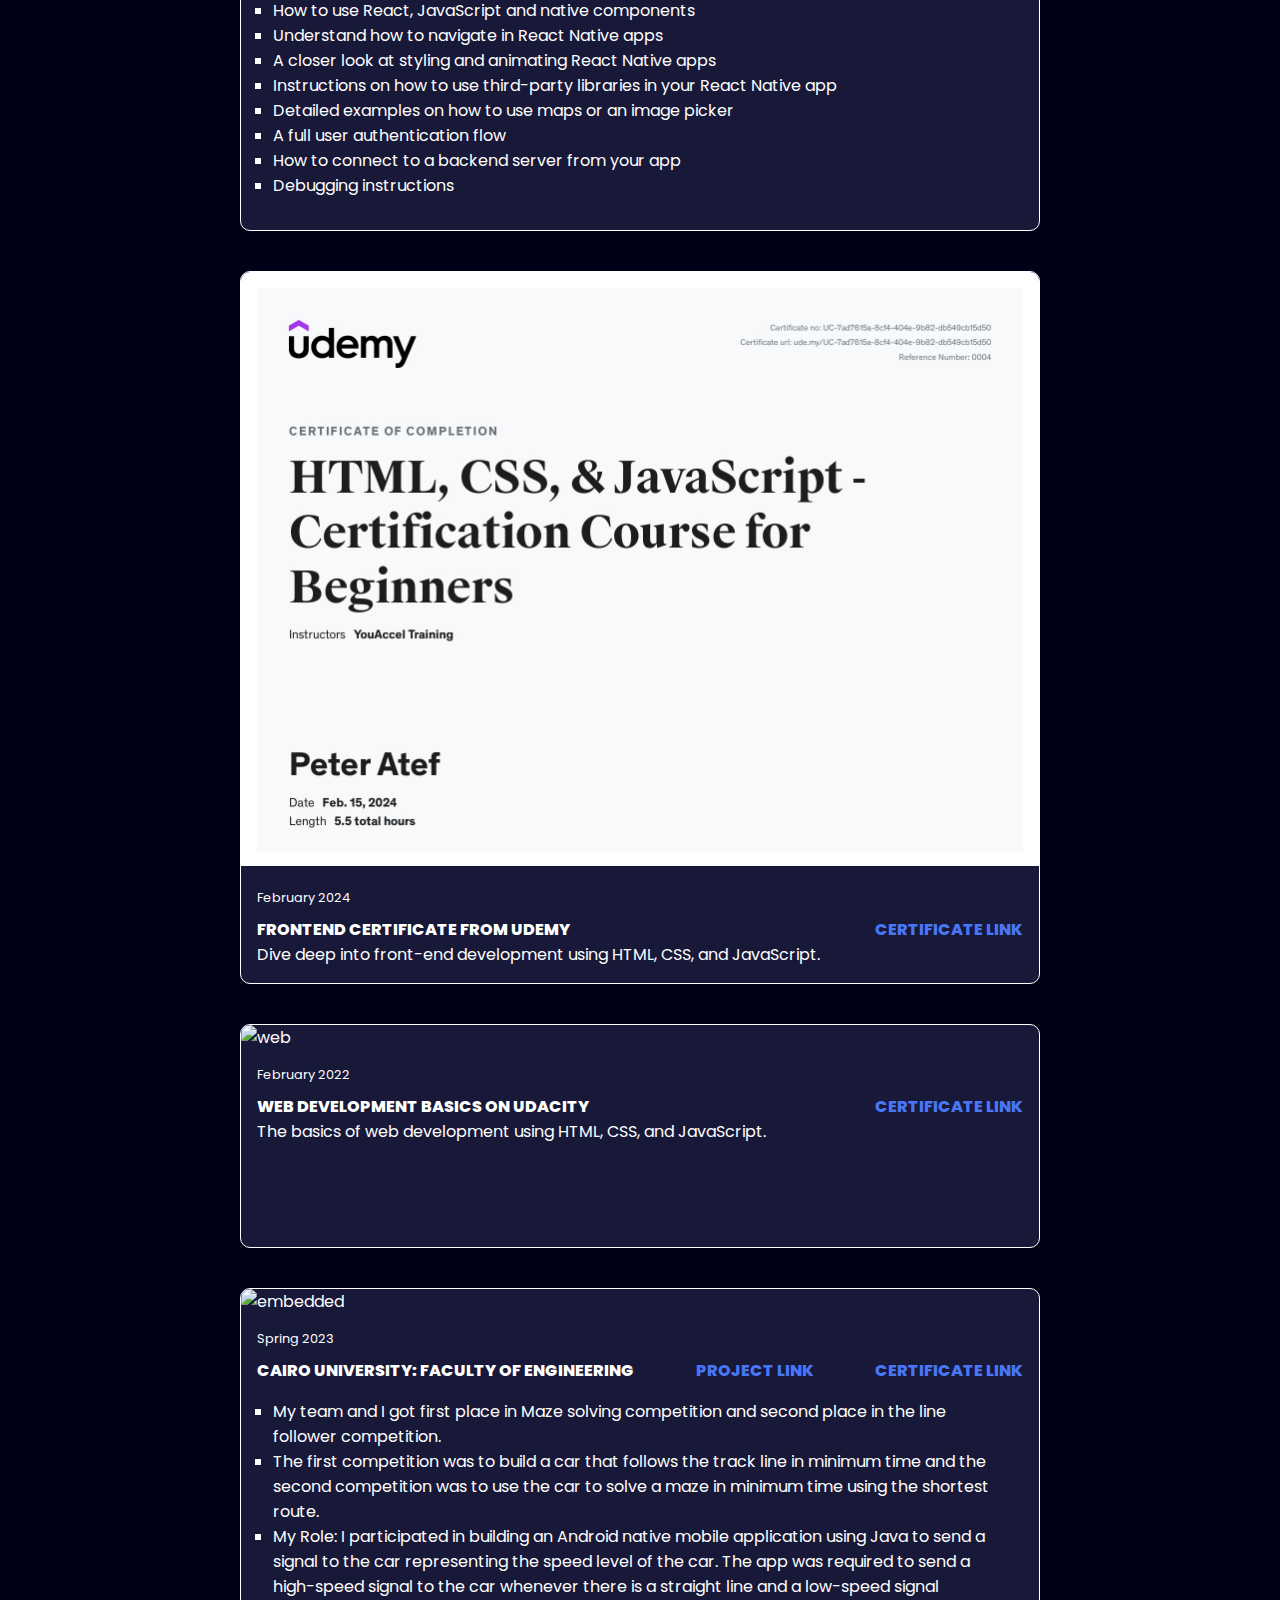
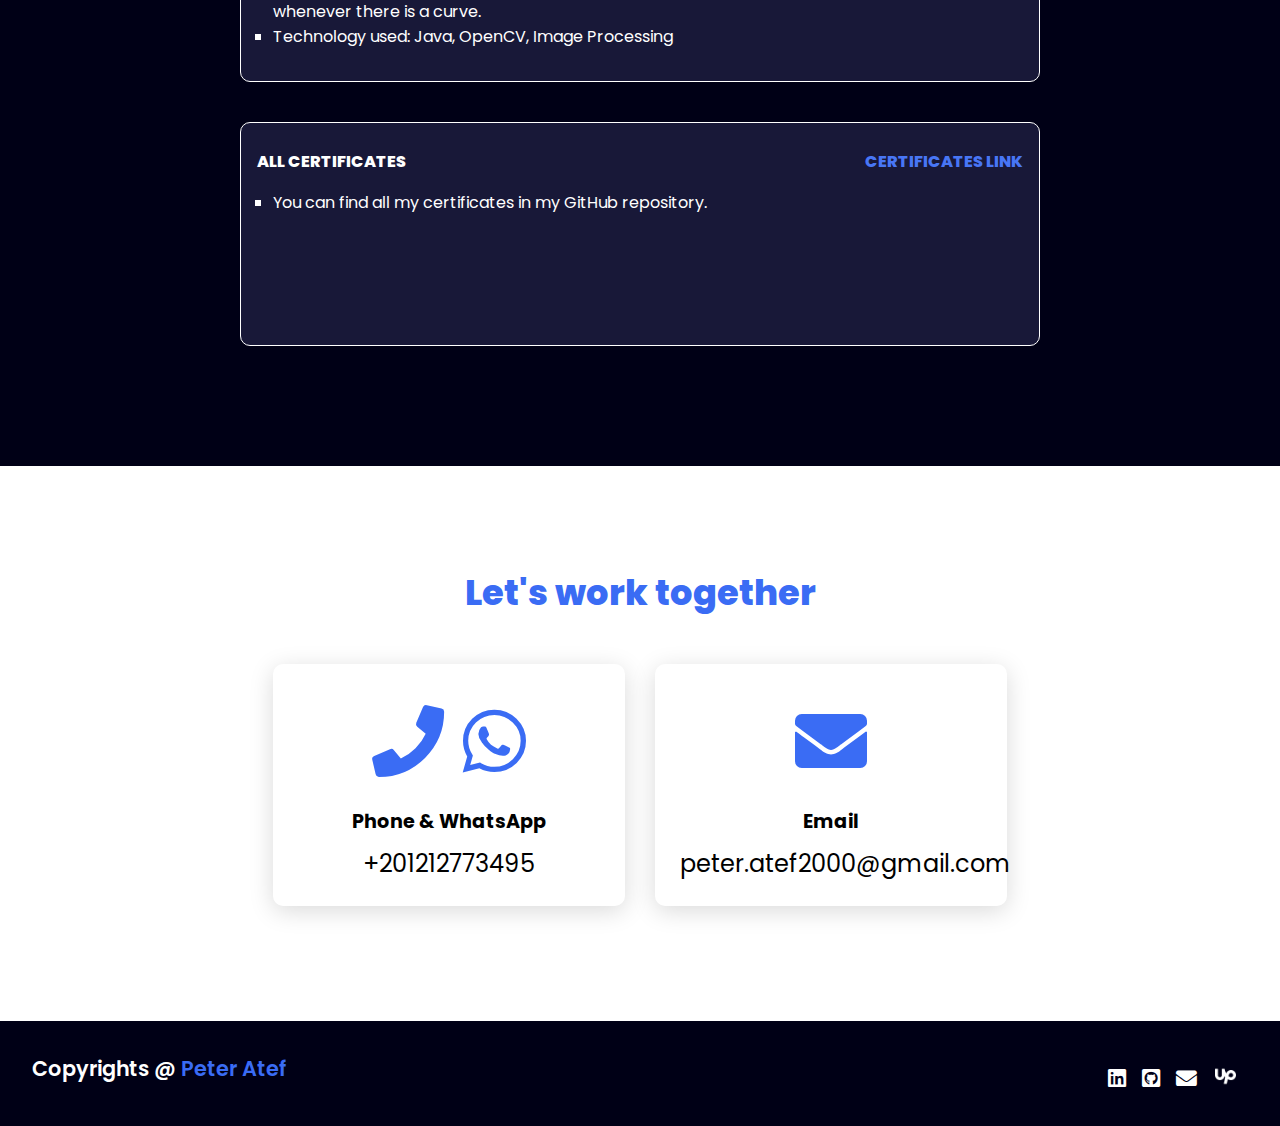
==== commit ef671eaf: "Update index.html to reflect role changes and improve text formatting" ====
--- a/index.html
+++ b/index.html
@@ -20,6 +20,7 @@
         <a
           href="https://github.com/EngPeterAtef/Peter_Atef/blob/main/Peter_Atef.pdf"
           target="_blank"
+          rel="noopener noreferrer"
           >CV</a
         >
         <a href="#skills">Skills</a>
@@ -35,9 +36,9 @@
         <h2>Hello, I'm Peter<br /><span>Software Engineer</span></h2>
         <br />
         <p class="positions">
-          <!-- 🤖Machine Learning Engineer<br /> -->
+          🤖AI Engineer<br />
           📊Data Analyst<br />
-          🌐Web Developer<br />
+          <!-- 🌐Web Developer<br /> -->
           📱Mobile Developer<br />
         </p>
         <br />
@@ -178,7 +179,7 @@
           </div>
           <div class="info">
             <h3>Developer Skills</h3>
-            <p>Github, Linux, SOLID, clean code</p>
+            <p>Github, Linux, SOLID, clean code,Blockchain</p>
           </div>
         </div>
         <div class="card">
@@ -409,6 +410,41 @@
         <div class="project-card">
           <div class="project-info">
             <p class="project-category">
+              scikit-learn, machine learning, Python, data analysis
+            </p>
+            <strong class="project-title">
+              <span>Transaction prediction</span>
+              <a
+                href="https://github.com/Senior-year-second-semester-CMP2024/transaction-prediction-ml-project"
+                class="more-details"
+                target="_blank"
+                >Project Link</a
+              >
+            </strong>
+          </div>
+          <ul>
+            <li>
+              The problem is a binary classification task aimed at predicting
+              whether a customer will make a specific transaction in the future.
+              Given historical data on customer transactions, Santander seeks to
+              develop a predictive model to identify customers likely to engage
+              in the specified transaction, regardless of the transaction
+              amount.
+            </li>
+            <li>
+              After processing the data and analysis we tried to solve the
+              problem using 5 models: Linear Regression, Adaboost, SVM, Random
+              Forest, and XGboosting(decision tree boost).
+            </li>
+            <li>
+              You can find all the details regarding the data and model analysis
+              in the GitHub repo README and the report in the repo.
+            </li>
+          </ul>
+        </div>
+        <div class="project-card">
+          <div class="project-info">
+            <p class="project-category">
               NLP, machine learning, Python, PyTorch
             </p>
             <strong class="project-title">
@@ -582,6 +618,57 @@
             </li>
           </ul>
         </div> -->
+        <div class="project-card">
+          <div class="project-info">
+            <p class="project-category">
+              Big data, data analysis, python, Algorithms, EDA, pySpark
+            </p>
+            <strong class="project-title">
+              <span>Loan acceptance</span>
+              <a
+                href="https://github.com/Senior-year-second-semester-CMP2024/Big-Data-Cloud-Computing"
+                class="more-details"
+                target="_blank"
+                >Project Link</a
+              >
+            </strong>
+          </div>
+          <ul>
+            <li>
+              Given the dataset from the U.S. Small Business Administration
+              (SBA) comprising loan application information, the challenge is to
+              develop a predictive model that effectively evaluates loan
+              applications to determine whether they should be approved or
+              denied.
+            </li>
+            <li>
+              We followed the following steps to solve the problem:
+              <ul>
+                <li>Preprocessing of the data using Spark</li>
+                <li>EDA to visualize our results.</li>
+                <li>
+                  Get the association rules between features and visualize the
+                  results.
+                </li>
+                <li>
+                  Further preprocessing based on EDA and association rules.
+                </li>
+                <li>
+                  Apply KNN on the data using map-reduce to predict if the given
+                  loan will be accepted or not.
+                </li>
+                <li>
+                  Use ML to solve the problem by applying: Logistic Regression,
+                  Random Forest, GBT, and SVM.
+                </li>
+              </ul>
+            </li>
+            <li>
+              You can find all the details regarding the data and model analysis
+              in the GitHub repo README and the report in the repo.
+            </li>
+          </ul>
+        </div>
         <div class="project-card">
           <div class="project-info">
             <p class="project-category">Flutter, Dart, Bloc, Agile, Github</p>
@@ -964,6 +1051,22 @@
                 and a low-speed signal whenever there is a curve.
               </li>
               <li>Technology used: Java, OpenCV, Image Processing</li>
+            </ul>
+          </div>
+        </div>
+        <div class="certificate-card">
+          <div class="certificate-info">
+            <!-- <p class="certificate-category">Summer 2022</p> -->
+            <strong class="certificate-title">
+              <span>All Certificates</span>
+              <a
+                href="https://github.com/EngPeterAtef/Peter_Atef/tree/main/certificates"
+                class="more-details"
+                >Certificates Link</a
+              >
+            </strong>
+            <ul>
+              <li>You can find all my certificates in my GitHub repository.</li>
             </ul>
           </div>
         </div>
